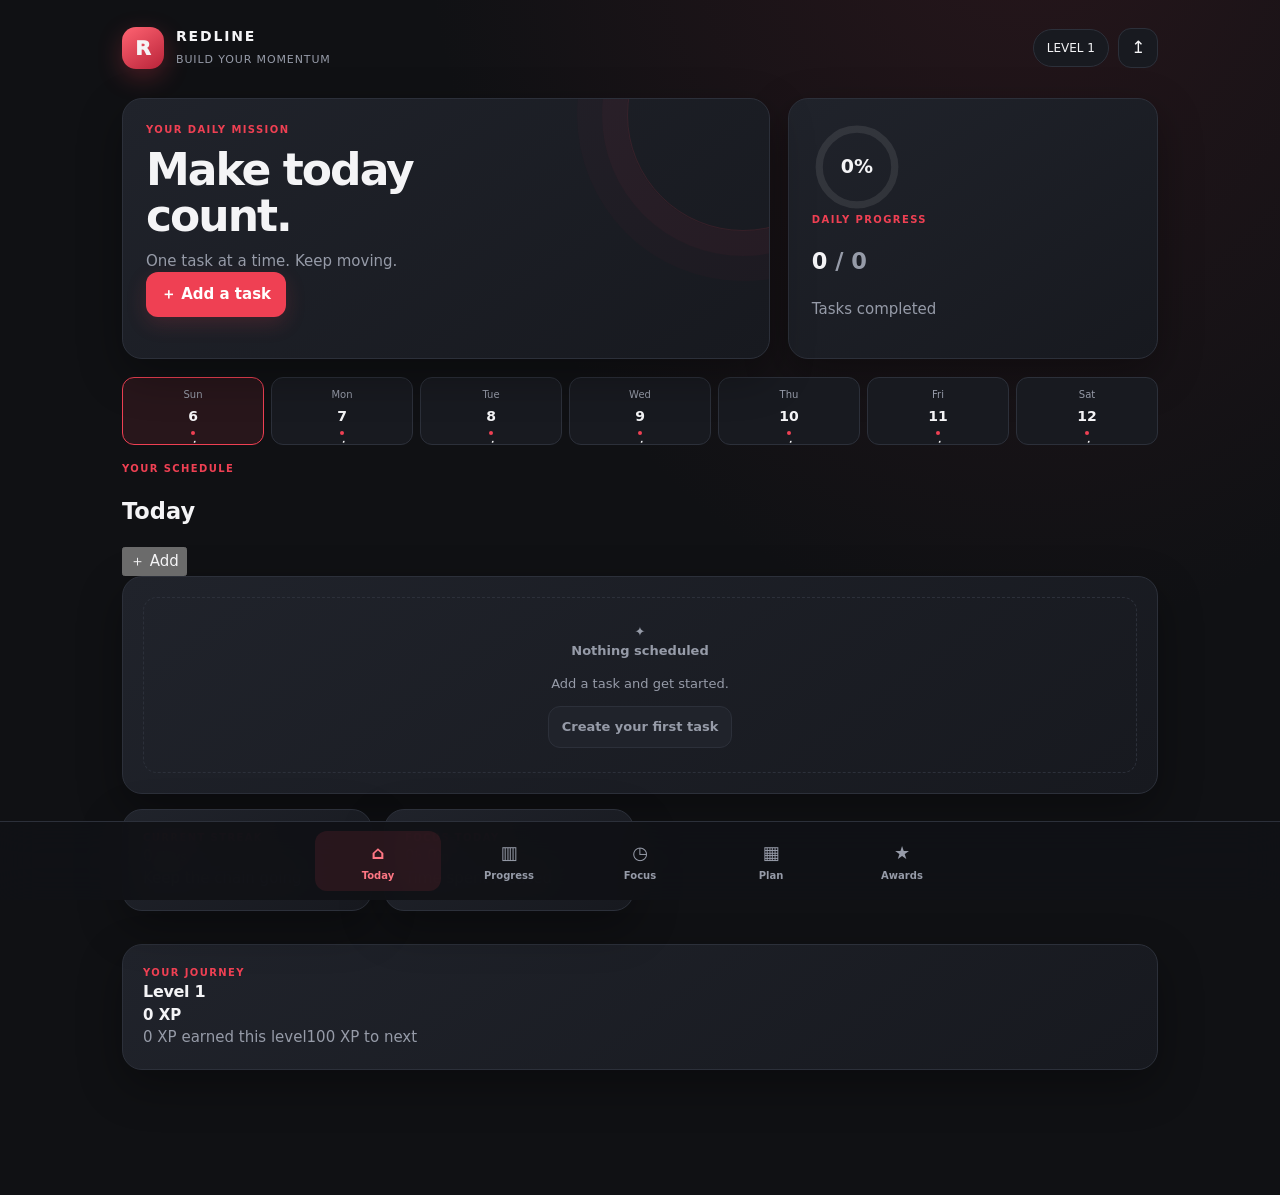
==== index.html @ 861fff95 "Update index.html" ====
<!doctype html>
<html lang="en">
<head>
<meta charset="utf-8">
<meta name="viewport" content="width=device-width,initial-scale=1,viewport-fit=cover">
<meta name="theme-color" content="#101114">
<meta name="description" content="Redline — build consistency, one task at a time.">
<link rel="manifest" href="manifest.webmanifest">
<link rel="icon" href="icon-192.png">
<link rel="apple-touch-icon" href="icon-180.png">
<title>Redline — Build your momentum</title>
<style>
:root{color-scheme:dark;--bg:#101114;--panel:#181a20;--panel2:#20232b;--line:#2c303a;--ink:#f4f4f6;--muted:#969ba8;--red:#ef4053;--red2:#b92339;--green:#54d6a0;--amber:#f2bd62;--blue:#83aaff;--radius:20px;--shadow:0 16px 45px #0005}
*{box-sizing:border-box}html{scroll-behavior:smooth}body{margin:0;background:radial-gradient(ellipse at 80% -15%,#57202a55,transparent 42%),var(--bg);color:var(--ink);font:15px/1.5 Inter,ui-sans-serif,system-ui,-apple-system,"Segoe UI",sans-serif;min-height:100vh}button,input,select{font:inherit}button{cursor:pointer;color:inherit}button:focus-visible,input:focus-visible,select:focus-visible{outline:2px solid var(--red);outline-offset:3px}.app{max-width:1080px;margin:auto;padding:26px 22px 110px}.top{display:flex;align-items:center;justify-content:space-between;gap:16px;margin-bottom:28px}.brand{display:flex;align-items:center;gap:12px}.mark{width:42px;height:42px;border-radius:14px;background:linear-gradient(145deg,#ff6472,var(--red2));display:grid;place-items:center;font-weight:950;font-size:20px;box-shadow:0 8px 25px #ef405344}.brand strong{display:block;letter-spacing:.13em;font-size:14px}.brand small{color:var(--muted);font-size:11px;letter-spacing:.08em;text-transform:uppercase}.topright{display:flex;align-items:center;gap:9px}.level-pill,.icon-btn{border:1px solid var(--line);background:var(--panel);border-radius:999px;padding:9px 13px;font-size:12px}.icon-btn{width:40px;height:40px;padding:0;border-radius:13px;font-size:17px}.screen{animation:appear .24s ease}@keyframes appear{from{opacity:0;transform:translateY(7px)}to{opacity:1;transform:none}}.eyebrow{color:var(--red);font-weight:800;letter-spacing:.14em;text-transform:uppercase;font-size:10px}.hero{display:grid;grid-template-columns:1.4fr .8fr;gap:18px;margin-bottom:18px}.hero-main,.hero-xp,.card{background:linear-gradient(145deg,#20232b,#17191f);border:1px solid var(--line);border-radius:var(--radius);padding:23px;box-shadow:var(--shadow)}.hero-main{position:relative;overflow:hidden;min-height:210px}.hero-main:after{content:"";position:absolute;width:230px;height:230px;border:1px solid #ef405322;border-radius:50%;right:-90px;top:-100px;box-shadow:0 0 0 25px #ef405309,0 0 0 50px #ef405306}.hero-main h1{font-size:clamp(28px,5vw,44px);line-height:1.06;letter-spacing:-.045em;margin:10px 0}.hero-main p{color:var(--muted);margin:0}.hero-bottom{display:flex;gap:9px;flex-wrap:wrap;margin-top:22px}.chip{border:1px solid var(--line);background:#ffffff08;padding:7px 11px;border-radius:99px;font-size:12px;color:#d9dbe1}.hero-xp{display:flex;flex-direction:column;justify-content:space-between}.xp-head{display:flex;justify-content:space-between;align-items:center}.level-number{font-size:37px;font-weight:900;letter-spacing:-.06em}.xpbar,.bar{height:9px;border-radius:20px;background:#ffffff12;overflow:hidden}.xpbar i,.bar i{display:block;height:100%;background:linear-gradient(90deg,var(--red2),#ff6573);border-radius:20px;transition:width .35s}.muted{color:var(--muted)}.small{font-size:12px}.grid{display:grid;grid-template-columns:repeat(4,1fr);gap:12px;margin:14px 0 18px}.stat{background:var(--panel);border:1px solid var(--line);border-radius:16px;padding:16px}.stat b{display:block;font-size:25px;letter-spacing:-.04em}.stat span{color:var(--muted);font-size:11px}.layout{display:grid;grid-template-columns:1.35fr .85fr;gap:16px}.card{padding:20px;margin-bottom:15px}.card-head{display:flex;align-items:center;justify-content:space-between;gap:10px;margin-bottom:14px}.card h2,.card h3{margin:0;font-size:16px;letter-spacing:-.02em}.link-btn{border:0;background:none;color:var(--red);font-weight:750;font-size:12px;padding:5px}.task-list{display:grid;gap:8px}.task{display:flex;align-items:center;gap:11px;padding:12px;border:1px solid var(--line);border-radius:14px;background:#ffffff04;transition:background .2s,border .2s}.task:hover{background:#ffffff08;border-color:#454a57}.check{flex:0 0 23px;width:23px;height:23px;border:1.5px solid #626875;border-radius:8px;background:transparent;display:grid;place-items:center;color:white;font-weight:900}.task.done .check{background:var(--green);border-color:var(--green);color:#0e1915}.task-copy{min-width:0;flex:1}.task-name{display:block;font-weight:700;overflow-wrap:anywhere}.task.done .task-name{text-decoration:line-through;color:var(--muted)}.task-meta{display:flex;gap:7px;flex-wrap:wrap;margin-top:3px}.tag{font-size:10px;color:var(--muted);background:#ffffff0a;padding:3px 7px;border-radius:99px}.tag.high{color:#ff929c;background:#ef40531b}.tag.medium{color:var(--amber)}.delete{border:0;background:transparent;color:#777e8c;font-size:20px;padding:2px 5px}.delete:hover{color:var(--red)}.empty{padding:24px;text-align:center;color:var(--muted);border:1px dashed var(--line);border-radius:14px;font-size:13px}.quick-add,.primary{border:0;border-radius:12px;background:var(--red);color:white;padding:11px 15px;font-weight:800;box-shadow:0 7px 20px #ef40532b}.quick-add{width:100%;margin-top:12px}.primary:hover,.quick-add:hover{background:#ff596b}.secondary{border:1px solid var(--line);background:var(--panel2);border-radius:12px;padding:10px 13px;font-weight:700}.row{display:flex;align-items:center;gap:9px;flex-wrap:wrap}.row>*{min-width:0}.day-head{display:flex;justify-content:space-between;align-items:center;margin-bottom:13px}.day-head h2{font-size:16px;margin:0}.date-strip{display:grid;grid-template-columns:repeat(7,1fr);gap:7px;margin-bottom:16px}.date-btn{border:1px solid var(--line);background:var(--panel);border-radius:12px;padding:9px 2px;text-align:center}.date-btn span{display:block;color:var(--muted);font-size:10px}.date-btn b{display:block;font-size:14px;margin:4px 0}.date-btn.active{background:#ef40531b;border-color:var(--red)}.date-btn i{display:block;width:4px;height:4px;border-radius:50%;background:var(--red);margin:auto}.progress-ring{width:90px;height:90px;position:relative;display:grid;place-items:center}.progress-ring svg{position:absolute;inset:0;transform:rotate(-90deg)}.progress-ring circle{fill:none;stroke-width:8}.progress-ring .track{stroke:#ffffff17}.progress-ring .value{stroke:var(--red);stroke-linecap:round;transition:stroke-dashoffset .3s}.progress-ring b{font-size:19px}.nav{position:fixed;z-index:5;bottom:0;left:0;right:0;display:flex;justify-content:center;padding:9px 12px calc(9px + env(safe-area-inset-bottom));background:#111216ef;backdrop-filter:blur(18px);border-top:1px solid var(--line)}.nav-inner{width:min(650px,100%);display:grid;grid-template-columns:repeat(5,1fr);gap:5px}.nav button{border:0;background:none;color:var(--muted);padding:8px 3px;border-radius:12px;font-size:10px;font-weight:700}.nav button span{display:block;font-size:18px;margin-bottom:2px}.nav button.active{background:#ef40531b;color:#ff7784}.modal{position:fixed;inset:0;background:#000a;z-index:10;display:none;align-items:flex-end;justify-content:center;padding:16px}.modal.open{display:flex}.modal-box{width:min(520px,100%);background:#1b1e25;border:1px solid #3b404c;border-radius:23px;padding:22px;box-shadow:var(--shadow);max-height:90vh;overflow:auto}.modal-head{display:flex;justify-content:space-between;align-items:center;margin-bottom:16px}.modal-head h2{margin:0}.field{display:grid;gap:6px;margin:12px 0}.field label{font-size:11px;color:var(--muted);font-weight:750}.field input,.field select,.inline-input{width:100%;border:1px solid var(--line);background:#111319;color:var(--ink);padding:12px;border-radius:11px}.form-grid{display:grid;grid-template-columns:1fr 1fr;gap:10px}.modal-actions{display:flex;gap:9px;margin-top:17px}.modal-actions button{flex:1}.seg{display:flex;gap:5px;padding:4px;background:var(--panel);border:1px solid var(--line);border-radius:13px;width:max-content;max-width:100%;overflow:auto}.seg button{border:0;background:transparent;color:var(--muted);padding:8px 12px;border-radius:9px;font-size:12px}.seg button.active{background:var(--red);color:white}.chart{display:flex;align-items:end;gap:7px;height:160px;padding:15px 2px 0}.bar-col{flex:1;min-width:0;display:flex;flex-direction:column;align-items:center;justify-content:end;height:100%;gap:7px}.bar-col i{display:block;width:min(25px,75%);min-height:2px;border-radius:6px 6px 2px 2px;background:linear-gradient(180deg,#ff7180,var(--red2))}.bar-col span{font-size:9px;color:var(--muted)}.achievement-list{display:grid;grid-template-columns:repeat(2,1fr);gap:9px}.achievement{border:1px solid var(--line);border-radius:13px;padding:12px;background:#ffffff04}.achievement.locked{opacity:.42;filter:grayscale(1)}.achievement b{display:block;font-size:12px}.achievement span{font-size:10px;color:var(--muted)}.achievement i{font-style:normal;font-size:22px;display:block;margin-bottom:5px}.focus-wrap{text-align:center;padding:22px 5px}.timer{font-size:58px;font-weight:850;letter-spacing:-.06em;margin:12px 0}.timer-ring{width:210px;height:210px;margin:12px auto;position:relative;display:grid;place-items:center}.timer-ring svg{position:absolute;inset:0;transform:rotate(-90deg)}.timer-ring circle{fill:none;stroke-width:6}.timer-ring .track{stroke:#ffffff12}.timer-ring .value{stroke:var(--red);stroke-linecap:round}.timer-ring .timer{position:relative}.notice{border:1px solid #ef405344;background:#ef405310;padding:12px;border-radius:12px;color:#ffb1b8;font-size:12px}.exam{display:flex;gap:10px;align-items:center;padding:12px 0;border-bottom:1px solid var(--line)}.exam b{font-size:12px;min-width:65px}.exam span{flex:1;font-size:13px}.hidden{display:none!important}.toast{position:fixed;z-index:30;left:50%;bottom:90px;transform:translateX(-50%);background:#f4f4f6;color:#17191f;border-radius:99px;padding:10px 16px;font-size:12px;font-weight:750;box-shadow:var(--shadow);opacity:0;pointer-events:none;transition:opacity .2s}.toast.show{opacity:1}
@media(max-width:760px){.app{padding:18px 14px 105px}.hero{grid-template-columns:1fr}.hero-main{min-height:180px}.hero-xp{gap:12px}.grid{grid-template-columns:repeat(2,1fr)}.layout{grid-template-columns:1fr}.top{margin-bottom:18px}.level-pill{padding:8px 10px}}
@media(max-width:380px){.form-grid{grid-template-columns:1fr}.date-strip{gap:4px}.date-btn{padding:7px 1px}.hero-main,.hero-xp{padding:18px}}
@media(prefers-reduced-motion:reduce){*,*::before,*::after{scroll-behavior:auto!important;animation-duration:.01ms!important;transition-duration:.01ms!important}}
</style>
</head>
<body>
<div class="app">
<header class="top">
<div class="brand"><div class="mark">R</div><div><strong>REDLINE</strong><small>Build your momentum</small></div></div>
<div class="topright"><div class="level-pill" id="topLevel">LEVEL 1</div><button class="icon-btn" onclick="exportData()" title="Export backup">↥</button></div>
</header>
<main id="screen" class="screen"></main>
</div>
<div class="nav"><div class="nav-inner" id="nav"></div></div>
<div class="toast" id="toast"></div>

<div class="modal" id="taskModal" onclick="if(event.target===this)closeTaskModal()">
<div class="modal-box">
<div class="modal-head"><h2>New task</h2><button class="icon-btn" onclick="closeTaskModal()">×</button></div>
<div class="field"><label for="taskTitle">TASK</label><input id="taskTitle" maxlength="120" placeholder="What needs to get done?"></div>
<div class="form-grid">
<div class="field"><label for="taskDate">DATE</label><input id="taskDate" type="date"></div>
<div class="field"><label for="taskTime">TIME (OPTIONAL)</label><input id="taskTime" type="time"></div>
</div>
<div class="form-grid">
<div class="field"><label for="taskCat">SUBJECT</label><select id="taskCat"></select></div>
<div class="field"><label for="taskPriority">PRIORITY</label><select id="taskPriority"><option value="0">Low</option><option value="1" selected>Medium</option><option value="2">High</option></select></div>
</div>
<div class="field"><label for="taskRepeat">REPEAT</label><select id="taskRepeat"><option value="none">No repeat</option><option value="daily">Daily</option><option value="weekly">Weekly</option></select></div>
<div class="modal-actions"><button class="secondary" onclick="closeTaskModal()">Cancel</button><button class="primary" onclick="addTask()">Add task</button></div>
</div>
</div>

<script>
const $=id=>document.getElementById(id);
const pad=n=>String(n).padStart(2,'0');
const dateKey=d=>`${d.getFullYear()}-${pad(d.getMonth()+1)}-${pad(d.getDate())}`;
const fromKey=k=>new Date(k+'T12:00:00');
const todayKey=()=>dateKey(new Date());
const escapeHTML=s=>String(s??'').replace(/[&<>"']/g,c=>({'&':'&amp;','<':'&lt;','>':'&gt;','"':'&quot;',"'":'&#39;'}[c]));
const read=(k,fallback)=>{try{const x=localStorage.getItem('rl-'+k);return x===null?fallback:JSON.parse(x)}catch{return fallback}};
const write=(k,v)=>{try{localStorage.setItem('rl-'+k,JSON.stringify(v));return true}catch{return false}};
let tasks=read('tasks',[]),cats=read('cats',['Math','English','Science','Personal']),focus=read('focus',{}),exams=read('exams',[]),weeklyGoal=read('goal',20),xp=read('xp',0),xpAwards=read('xpAwards',{});
let tab='today',selectedDate=todayKey(),statsRange='Week',timerLength=25*60,timerLeft=25*60,timerId=null;
const NAV=[['today','⌂','Today'],['stats','▥','Progress'],['focus','◷','Focus'],['plan','▦','Plan'],['awards','★','Awards']];
const save=()=>{write('tasks',tasks);write('cats',cats);write('focus',focus);write('exams',exams);write('goal',weeklyGoal);write('xp',xp);write('xpAwards',xpAwards)};
function toast(message){const e=$('toast');e.textContent=message;e.classList.add('show');setTimeout(()=>e.classList.remove('show'),2100)}
function level(){return Math.floor(Math.sqrt(Math.max(0,xp)/100))+1}
function levelStart(){return (level()-1)**2*100}
function levelEnd(){return level()**2*100}
function xpPercent(){return Math.min(100,(xp-levelStart())/(levelEnd()-levelStart())*100)}
function awardXP(id,amount){if(xpAwards[id])return;xpAwards[id]=amount;xp+=amount;save();toast('+'+amount+' XP earned')}
function completedCount(){return tasks.filter(t=>t.done).length}
function streak(){let count=0,d=fromKey(todayKey());for(let i=0;i<365;i++){const k=dateKey(d),day=tasks.filter(t=>t.date===k);if(day.length&&day.every(t=>t.done)){count++;d.setDate(d.getDate()-1)}else if(i===0){d.setDate(d.getDate()-1);const prev=tasks.filter(t=>t.date===dateKey(d));if(prev.length&&prev.every(t=>t.done)){count++;d.setDate(d.getDate()-1);continue}break}else break}return count}
function openTaskModal(){ $('taskDate').value=selectedDate;$('taskTitle').value='';$('taskTime').value='';$('taskCat').innerHTML=cats.map((c,i)=>`<option value="${i}">${escapeHTML(c)}</option>`).join('');$('taskModal').classList.add('open');$('taskTitle').focus()}
function closeTaskModal(){$('taskModal').classList.remove('open')}
function addTask(){const title=$('taskTitle').value.trim();if(!title){toast('Enter a task name');return}tasks.push({id:Date.now(),text:title,date:$('taskDate').value||todayKey(),cat:+$('taskCat').value,time:$('taskTime').value,pri:+$('taskPriority').value,rep:$('taskRepeat').value,done:false});save();closeTaskModal();render();toast('Task added')}
function toggleTask(id){const t=tasks.find(x=>x.id===id);if(!t)return;t.done=!t.done;if(t.done){awardXP('task-'+t.id,t.pri===2?30:t.pri===1?20:10);if(t.rep&&t.rep!=='none'&&!t.next){const d=fromKey(t.date);d.setDate(d.getDate()+(t.rep==='weekly'?7:1));tasks.push({...t,id:Date.now()+Math.random(),date:dateKey(d),done:false,next:1})}}save();render()}
function deleteTask(id){tasks=tasks.filter(t=>t.id!==id);save();render();toast('Task deleted')}
function go(name){tab=name;render()}
function chooseDate(k){selectedDate=k;render()}
function dayTasks(k){return tasks.filter(t=>t.date===k).sort((a,b)=>Number(a.done)-Number(b.done)||(a.time||'99:99').localeCompare(b.time||'99:99')||b.pri-a.pri)}
function taskHTML(t){return `<div class="task ${t.done?'done':''}"><button class="check" onclick="toggleTask(${JSON.stringify(t.id)})">${t.done?'✓':''}</button><div class="task-copy"><span class="task-name">${escapeHTML(t.text)}</span><div class="task-meta">${t.time?`<span class="tag">${t.time}</span>`:''}<span class="tag">${escapeHTML(cats[t.cat]||'Other')}</span><span class="tag ${t.pri===2?'high':t.pri===1?'medium':''}">${['Low','Medium','High'][t.pri]||'Medium'}</span></div></div><button class="delete" onclick="deleteTask(${JSON.stringify(t.id)})" aria-label="Delete task">×</button></div>`}
function ring(percent,label){const c=2*Math.PI*42;return `<div class="progress-ring"><svg viewBox="0 0 100 100"><circle class="track" cx="50" cy="50" r="42"/><circle class="value" cx="50" cy="50" r="42" stroke-dasharray="${c}" stroke-dashoffset="${c*(1-percent/100)}"/></svg><b>${label}</b></div>`}
function renderNav(){$('nav').innerHTML=NAV.map(([id,icon,label])=>`<button class="${tab===id?'active':''}" onclick="go('${id}')"><span>${icon}</span>${label}</button>`).join('');$('topLevel').textContent='LEVEL '+level()}
function render(){renderNav();({today:renderToday,stats:renderStats,focus:renderFocus,plan:renderPlan,awards:renderAwards})[tab]();$('screen').classList.remove('screen');void $('screen').offsetWidth;$('screen').classList.add('screen')}
</script><script>
function renderToday(){
  const today=todayKey();
  const list=dayTasks(selectedDate);
  const done=list.filter(t=>t.done).length;
  const total=list.length;
  const percent=total?Math.round(done/total*100):0;
  const d=fromKey(selectedDate);
  const isToday=selectedDate===today;
  const dateLabel=isToday?'Today':d.toLocaleDateString('en-IN',{weekday:'long',day:'numeric',month:'long'});
  const week=[];
  const start=new Date();start.setDate(start.getDate()-start.getDay());
  for(let i=0;i<7;i++){const x=new Date(start);x.setDate(start.getDate()+i);week.push(x)}
  const todayFocus=focus[today]||0;
  const focusHours=Math.floor(todayFocus/60);
  const focusMins=todayFocus%60;

  $('screen').innerHTML=`
  <section class="hero">
    <div class="hero-main">
      <div class="eyebrow">YOUR DAILY MISSION</div>
      <h1>Make today<br><span>count.</span></h1>
      <p>${isToday?'One task at a time. Keep moving.':'Your schedule for '+escapeHTML(dateLabel)+'.'}</p>
      <button class="primary" onclick="openTaskModal()">＋ Add a task</button>
    </div>
    <div class="hero-xp">
      ${ring(percent,percent+'%')}
      <div><div class="eyebrow">DAILY PROGRESS</div><h2>${done}<span style="color:var(--muted)"> / ${total}</span></h2><p class="muted">Tasks completed</p></div>
    </div>
  </section>

  <div class="date-strip">
    ${week.map(x=>{const k=dateKey(x),n=tasks.filter(t=>t.date===k&&t.done).length;return `<button class="date-btn ${k===selectedDate?'active':''}" onclick="chooseDate('${k}')"><span>${x.toLocaleDateString('en-IN',{weekday:'short'})}</span><b>${x.getDate()}</b><i>${n?'✓':'·'}</i></button>`}).join('')}
  </div>

  <div class="section-head"><div><div class="eyebrow">YOUR SCHEDULE</div><h2>${escapeHTML(dateLabel)}</h2></div><button class="text-btn" onclick="openTaskModal()">＋ Add</button></div>

  <div class="card task-card">
    ${total?list.map(taskHTML).join(''):`<div class="empty"><div class="empty-icon">✦</div><b>Nothing scheduled</b><p>Add a task and get started.</p><button class="secondary" onclick="openTaskModal()">Create your first task</button></div>`}
  </div>

  <div class="grid">
    <div class="card stat-card"><div class="eyebrow">CURRENT STREAK</div><div class="stat-number">${streak()} <small>days</small></div><div class="muted">Keep the chain going</div></div>
    <div class="card stat-card"><div class="eyebrow">FOCUS TODAY</div><div class="stat-number">${focusHours}<small>h</small> ${focusMins}<small>m</small></div><div class="muted">Time spent focused</div></div>
  </div>

  <div class="card level-card">
    <div class="level-row"><div><div class="eyebrow">YOUR JOURNEY</div><h3>Level ${level()}</h3></div><b>${xp} XP</b></div>
    <div class="xp-track"><i style="width:${xpPercent()}%"></i></div>
    <div class="level-row muted"><span>${xp-levelStart()} XP earned this level</span><span>${levelEnd()-xp} XP to next</span></div>
  </div>`;
}

function renderStats(){
  const now=new Date();
  let days=7;
  if(statsRange==='Month')days=30;
  if(statsRange==='All')days=Math.max(7,Math.min(90,Math.ceil((now-fromKey(tasks.reduce((a,t)=>t.date<a?t.date:a,todayKey())))/86400000)+1));
  const data=[];
  for(let i=days-1;i>=0;i--){
    const d=new Date();d.setDate(d.getDate()-i);
    const k=dateKey(d),items=tasks.filter(t=>t.date===k);
    data.push({key:k,label:days<=7?d.toLocaleDateString('en-IN',{weekday:'short'}):d.getDate()+'',done:items.filter(t=>t.done).length,total:items.length});
  }
  const totalDone=tasks.filter(t=>t.done).length;
  const totalTasks=tasks.length;
  const rate=totalTasks?Math.round(totalDone/totalTasks*100):0;
  const focusMinutes=Object.values(focus).reduce((a,b)=>a+(Number(b)||0),0);
  const max=Math.max(1,...data.map(x=>x.total));
  const categoryData=cats.map((c,i)=>({name:c,count:tasks.filter(t=>t.cat===i&&t.done).length})).filter(x=>x.count).sort((a,b)=>b.count-a.count);

  $('screen').innerHTML=`
  <div class="page-heading"><div class="eyebrow">THE BIG PICTURE</div><h1>Your progress.</h1><p>Small wins add up. Here's the evidence.</p></div>
  <div class="grid">
    <div class="card stat-card"><div class="eyebrow">TASKS COMPLETED</div><div class="stat-number">${totalDone}</div><div class="muted">All time</div></div>
    <div class="card stat-card"><div class="eyebrow">COMPLETION RATE</div><div class="stat-number">${rate}<small>%</small></div><div class="muted">${totalDone} of ${totalTasks} tasks</div></div>
    <div class="card stat-card"><div class="eyebrow">FOCUS TIME</div><div class="stat-number">${Math.floor(focusMinutes/60)}<small>h</small> ${focusMinutes%60}<small>m</small></div><div class="muted">Recorded sessions</div></div>
    <div class="card stat-card"><div class="eyebrow">BEST STREAK</div><div class="stat-number">${streak()}<small> days</small></div><div class="muted">Current streak</div></div>
  </div>
  <div class="card">
    <div class="section-head"><div><div class="eyebrow">ACTIVITY</div><h2>Task history</h2></div></div>
    <div class="seg">
      ${['Week','Month','All'].map(r=>`<button class="${statsRange===r?'active':''}" onclick="statsRange='${r}';render()">${r}</button>`).join('')}
    </div>
    <div class="chart">
      ${data.map(x=>`<div class="bar-col" title="${x.key}: ${x.done}/${x.total} completed"><i style="height:${Math.max(2,x.done/max*100)}%"></i><span>${x.label}</span></div>`).join('')}
    </div>
    <p class="muted" style="font-size:11px;margin-top:12px">Bars show completed tasks per day. Empty days have no activity.</p>
  </div>
  <div class="card">
    <div class="eyebrow">SUBJECT BREAKDOWN</div><h2>Where your effort goes</h2>
    ${categoryData.length?categoryData.map(x=>`<div class="breakdown-row"><span>${escapeHTML(x.name)}</span><div class="mini-track"><i style="width:${x.count/Math.max(1,totalDone)*100}%"></i></div><b>${x.count}</b></div>`).join(''):'<p class="muted">Complete tasks to see your breakdown.</p>'}
  </div>
  <div class="card">
    <div class="eyebrow">TOTAL EXPERIENCE</div><div class="stat-number">${xp} <small>XP</small></div><p class="muted">You're currently Level ${level()}.</p>
    <div class="xp-track"><i style="width:${xpPercent()}%"></i></div>
  </div>`;
}
</script><script>
function renderFocus(){
  const minutes=Math.floor(timerLeft/60),seconds=timerLeft%60;
  const progress=1-timerLeft/timerLength;
  const circumference=2*Math.PI*48;
  const totalMinutes=Object.values(focus).reduce((a,b)=>a+(Number(b)||0),0);
  $('screen').innerHTML=`
  <div class="page-heading"><div class="eyebrow">DEEP WORK MODE</div><h1>Lock in.</h1><p>One session. One goal. No distractions.</p></div>
  <div class="card focus-wrap">
    <div class="eyebrow">FOCUS SESSION</div>
    <div class="timer-ring">
      <svg viewBox="0 0 110 110"><circle class="track" cx="55" cy="55" r="48"/><circle class="value" cx="55" cy="55" r="48" stroke-dasharray="${circumference}" stroke-dashoffset="${circumference*progress}"/></svg>
      <div class="timer">${pad(minutes)}:${pad(seconds)}</div>
    </div>
    <div class="seg" style="margin:15px auto">
      ${[15,25,45,60].map(m=>`<button class="${timerLength===m*60?'active':''}" onclick="setTimer(${m})">${m} min</button>`).join('')}
    </div>
    <div class="modal-actions" style="max-width:320px;margin:18px auto">
      <button class="secondary" onclick="resetTimer()">Reset</button>
      <button class="primary" id="timerButton" onclick="toggleTimer()">${timerId?'Pause':'Start focus'}</button>
    </div>
    <p class="muted" style="font-size:11px">XP is earned when a full session is completed.</p>
  </div>
  <div class="grid">
    <div class="card stat-card"><div class="eyebrow">TOTAL FOCUS</div><div class="stat-number">${Math.floor(totalMinutes/60)}<small>h</small> ${totalMinutes%60}<small>m</small></div></div>
    <div class="card stat-card"><div class="eyebrow">TODAY</div><div class="stat-number">${focus[todayKey()]||0}<small> min</small></div></div>
  </div>
  <div class="notice">Keep Redline open while your timer runs. Leaving the page or closing the browser may interrupt the session.</div>`;
}
function setTimer(m){if(timerId){toast('Pause the timer first');return}timerLength=m*60;timerLeft=timerLength;render()}
function resetTimer(){if(timerId){clearInterval(timerId);timerId=null}timerLeft=timerLength;render()}
function toggleTimer(){
  if(timerId){clearInterval(timerId);timerId=null;render();return}
  if(timerLeft<=0)timerLeft=timerLength;
  timerId=setInterval(()=>{
    timerLeft--;
    if(timerLeft<=0){
      clearInterval(timerId);timerId=null;
      const mins=Math.round(timerLength/60);
      focus[todayKey()]=(focus[todayKey()]||0)+mins;
      awardXP('focus-'+Date.now(),mins>=45?30:mins>=25?20:10);
      save();timerLeft=timerLength;render();toast('Focus session complete!');
    }else{
      const el=$('screen').querySelector('.timer');
      if(el)el.textContent=pad(Math.floor(timerLeft/60))+':'+pad(timerLeft%60);
      const circle=$('screen').querySelector('.timer-ring .value');
      if(circle)circle.style.strokeDashoffset=2*Math.PI*48*timerLeft/timerLength;
      const button=$('timerButton');if(button)button.textContent='Pause';
    }
  },1000);
  render();
}
function renderPlan(){
  const upcoming=exams.slice().sort((a,b)=>a.date.localeCompare(b.date));
  const next=upcoming.filter(e=>e.date>=todayKey());
  const weekStart=new Date();weekStart.setDate(weekStart.getDate()-weekStart.getDay());
  const weekEnd=new Date(weekStart);weekEnd.setDate(weekEnd.getDate()+6);
  const weekTasks=tasks.filter(t=>{const d=fromKey(t.date);return d>=weekStart&&d<=weekEnd});
  const weekDone=weekTasks.filter(t=>t.done).length;
  $('screen').innerHTML=`
  <div class="page-heading"><div class="eyebrow">PLAN WITH PURPOSE</div><h1>Stay ahead.</h1><p>Organise your week and keep important dates visible.</p></div>
  <div class="card">
    <div class="section-head"><div><div class="eyebrow">WEEKLY TARGET</div><h2>${weekDone} / ${weeklyGoal} tasks</h2></div></div>
    <div class="xp-track"><i style="width:${Math.min(100,weekDone/Math.max(1,weeklyGoal)*100)}%"></i></div>
    <div class="field"><label>SET YOUR WEEKLY TASK GOAL</label><div style="display:flex;gap:8px"><input class="inline-input" id="goalInput" type="number" min="1" max="500" value="${weeklyGoal}"><button class="primary" onclick="setGoal()">Save</button></div></div>
  </div>
  <div class="card">
    <div class="section-head"><div><div class="eyebrow">UPCOMING EXAMS</div><h2>Exam countdown</h2></div></div>
    <div class="field"><label>EXAM / SUBJECT</label><input id="examName" maxlength="70" placeholder="e.g. Mathematics"></div>
    <div class="field"><label>EXAM DATE</label><input id="examDate" type="date" min="${todayKey()}"></div>
    <button class="primary" onclick="addExam()">＋ Add exam</button>
    <div style="margin-top:14px">
      ${next.length?next.map(e=>{const days=Math.ceil((fromKey(e.date)-fromKey(todayKey()))/86400000);return `<div class="exam"><b>${days===0?'TODAY':days+' days'}</b><span><strong>${escapeHTML(e.name)}</strong><br><small class="muted">${e.date}</small></span><button class="delete" onclick="deleteExam(${e.id})">×</button></div>`}).join(''):'<p class="muted">No upcoming exams added.</p>'}
    </div>
  </div>
  <div class="card">
    <div class="eyebrow">QUICK PLANNING</div><h2>Make a move.</h2>
    <button class="secondary block" onclick="selectedDate=todayKey();go('today');openTaskModal()">＋ Plan today's tasks</button>
    <button class="secondary block" style="margin-top:9px" onclick="go('stats')">View your progress →</button>
  </div>`;
}
function setGoal(){const n=Number($('goalInput').value);if(!Number.isInteger(n)||n<1||n>500){toast('Choose a goal from 1 to 500');return}weeklyGoal=n;save();render();toast('Weekly goal updated')}
function addExam(){const name=$('examName').value.trim(),date=$('examDate').value;if(!name||!date){toast('Enter an exam name and date');return}exams.push({id:Date.now(),name,date});save();render();toast('Exam added')}
function deleteExam(id){exams=exams.filter(e=>e.id!==id);save();render();toast('Exam removed')}
function renderAwards(){
  const completed=completedCount();
  const totalFocus=Object.values(focus).reduce((a,b)=>a+(Number(b)||0),0);
  const achievements=[
    ['🌱','First step','Complete your first task',completed>=1],
    ['⚡','Getting started','Complete 10 tasks',completed>=10],
    ['🔥','Consistent','Complete 25 tasks',completed>=25],
    ['🏆','Task master','Complete 100 tasks',completed>=100],
    ['⏱️','Deep focus','Finish a 25-minute focus session',totalFocus>=25],
    ['🧠','Study mode','Record 5 hours of focus',totalFocus>=300],
    ['📚','Level up','Reach Level 5',level()>=5],
    ['💎','High achiever','Earn 1,000 XP',xp>=1000],
    ['📅','Planner','Add your first exam',exams.length>=1],
    ['🎯','Goal setter','Set a weekly goal of 20 or more',weeklyGoal>=20]
  ];
  const unlocked=achievements.filter(a=>a[3]).length;
  $('screen').innerHTML=`
  <div class="page-heading"><div class="eyebrow">RECOGNISE YOUR WINS</div><h1>Earn your badges.</h1><p>Every achievement starts with action.</p></div>
  <div class="card">
    <div class="level-row"><div><div class="eyebrow">ACHIEVEMENTS</div><h2>${unlocked} / ${achievements.length} unlocked</h2></div>${ring(unlocked/achievements.length*100,Math.round(unlocked/achievements.length*100)+'%')}</div>
    <div class="xp-track"><i style="width:${unlocked/achievements.length*100}%"></i></div>
  </div>
  <div class="achievement-list">
    ${achievements.map(a=>`<div class="achievement ${a[3]?'':'locked'}"><i>${a[0]}</i><b>${a[1]}</b><span>${a[2]}</span><span style="display:block;margin-top:7px">${a[3]?'✓ Unlocked':'Locked'}</span></div>`).join('')}
  </div>
  <div class="card level-card"><div class="eyebrow">YOUR EXPERIENCE</div><div class="stat-number">${xp} <small>XP</small></div><h3>Level ${level()}</h3><div class="xp-track"><i style="width:${xpPercent()}%"></i></div><p class="muted">${levelEnd()-xp} XP until your next level.</p></div>`;
}
</script><script>
function exportData(){
  const backup={
    version:2,
    exported:new Date().toISOString(),
    tasks,cats,focus,exams,weeklyGoal,xp,xpAwards
  };
  const blob=new Blob([JSON.stringify(backup,null,2)],{type:'application/json'});
  const url=URL.createObjectURL(blob);
  const a=document.createElement('a');
  a.href=url;
  a.download='redline-backup.json';
  a.click();
  setTimeout(()=>URL.revokeObjectURL(url),1000);
  toast('Backup exported');
}

function importData(file){
  if(!file)return;
  const reader=new FileReader();
  reader.onload=()=>{
    try{
      const data=JSON.parse(reader.result);
      if(!Array.isArray(data.tasks)||!Array.isArray(data.cats))throw Error();
      tasks=data.tasks;
      cats=data.cats;
      focus=data.focus||{};
      exams=data.exams||[];
      weeklyGoal=data.weeklyGoal||20;
      xp=data.xp||0;
      xpAwards=data.xpAwards||{};
      save();render();toast('Backup restored');
    }catch{toast('Invalid backup file')}
  };
  reader.readAsText(file);
}

function render(){
  renderNav();
  const screens={
    today:renderToday,
    stats:renderStats,
    focus:renderFocus,
    plan:renderPlan,
    awards:renderAwards
  };
  (screens[tab]||renderToday)();
  $('screen').classList.remove('screen');
  void $('screen').offsetWidth;
  $('screen').classList.add('screen');
}

function initialise(){
  tasks=Array.isArray(tasks)?tasks:[];
  cats=Array.isArray(cats)&&cats.length?cats:['Math','English','Science','Personal'];
  focus=focus&&typeof focus==='object'?focus:{};
  exams=Array.isArray(exams)?exams:[];
  xp=Number(xp)||0;
  weeklyGoal=Number(weeklyGoal)||20;
  xpAwards=xpAwards&&typeof xpAwards==='object'?xpAwards:{};

  tasks=tasks.map((t,i)=>({
    ...t,
    id:t.id??Date.now()+i,
    text:String(t.text??t.title??'Untitled task'),
    date:t.date||todayKey(),
    cat:Number(t.cat)||0,
    pri:Number(t.pri)||0,
    done:Boolean(t.done)
  }));

  save();
  render();
}

initialise();
</script>
</body>
</html>
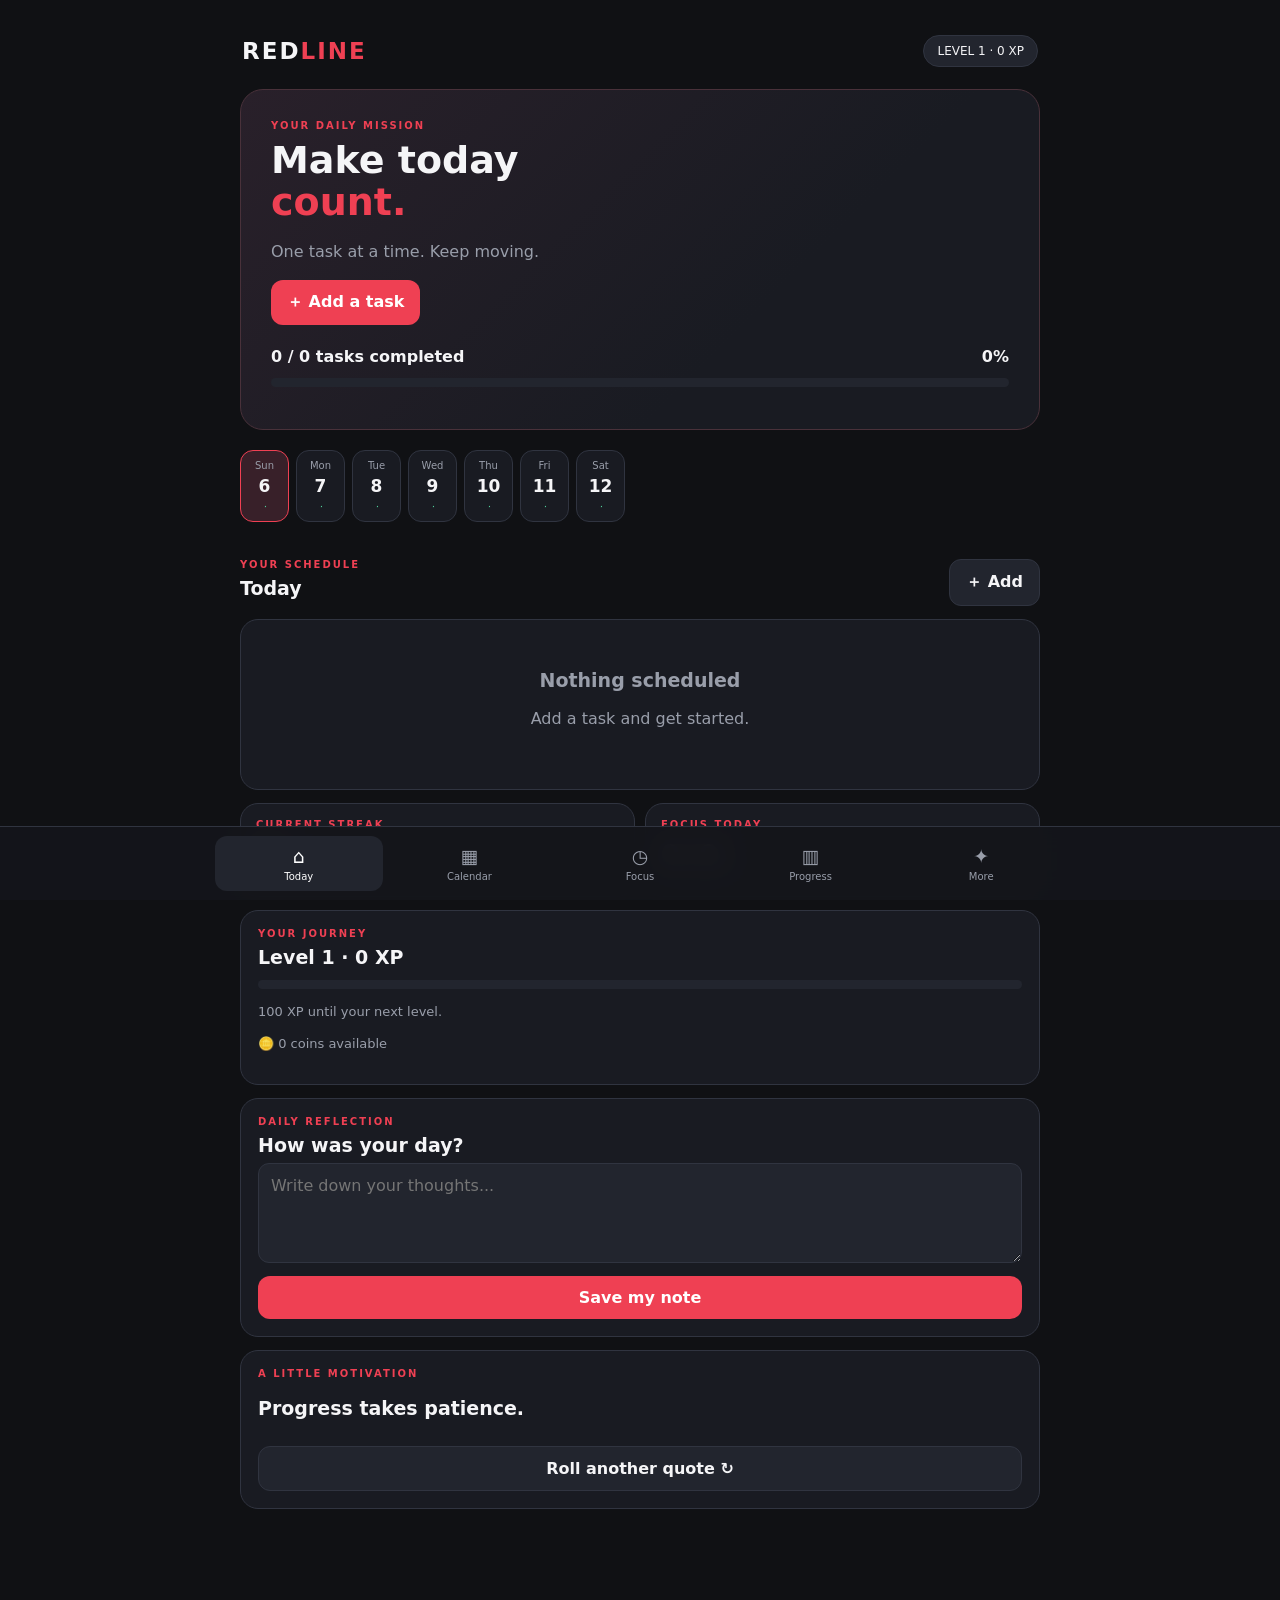
==== commit 1a34e771: "Update index.html" ====
--- a/index.html
+++ b/index.html
@@ -1,368 +1,1503 @@
-<!doctype html>
+<!DOCTYPE html>
 <html lang="en">
 <head>
-<meta charset="utf-8">
-<meta name="viewport" content="width=device-width,initial-scale=1,viewport-fit=cover">
+<meta charset="UTF-8">
+<meta name="viewport" content="width=device-width, initial-scale=1, viewport-fit=cover">
 <meta name="theme-color" content="#101114">
-<meta name="description" content="Redline — build consistency, one task at a time.">
+<meta name="description" content="Redline — build your momentum.">
 <link rel="manifest" href="manifest.webmanifest">
 <link rel="icon" href="icon-192.png">
 <link rel="apple-touch-icon" href="icon-180.png">
-<title>Redline — Build your momentum</title>
+<title>Redline 2.0</title>
+
 <style>
-:root{color-scheme:dark;--bg:#101114;--panel:#181a20;--panel2:#20232b;--line:#2c303a;--ink:#f4f4f6;--muted:#969ba8;--red:#ef4053;--red2:#b92339;--green:#54d6a0;--amber:#f2bd62;--blue:#83aaff;--radius:20px;--shadow:0 16px 45px #0005}
-*{box-sizing:border-box}html{scroll-behavior:smooth}body{margin:0;background:radial-gradient(ellipse at 80% -15%,#57202a55,transparent 42%),var(--bg);color:var(--ink);font:15px/1.5 Inter,ui-sans-serif,system-ui,-apple-system,"Segoe UI",sans-serif;min-height:100vh}button,input,select{font:inherit}button{cursor:pointer;color:inherit}button:focus-visible,input:focus-visible,select:focus-visible{outline:2px solid var(--red);outline-offset:3px}.app{max-width:1080px;margin:auto;padding:26px 22px 110px}.top{display:flex;align-items:center;justify-content:space-between;gap:16px;margin-bottom:28px}.brand{display:flex;align-items:center;gap:12px}.mark{width:42px;height:42px;border-radius:14px;background:linear-gradient(145deg,#ff6472,var(--red2));display:grid;place-items:center;font-weight:950;font-size:20px;box-shadow:0 8px 25px #ef405344}.brand strong{display:block;letter-spacing:.13em;font-size:14px}.brand small{color:var(--muted);font-size:11px;letter-spacing:.08em;text-transform:uppercase}.topright{display:flex;align-items:center;gap:9px}.level-pill,.icon-btn{border:1px solid var(--line);background:var(--panel);border-radius:999px;padding:9px 13px;font-size:12px}.icon-btn{width:40px;height:40px;padding:0;border-radius:13px;font-size:17px}.screen{animation:appear .24s ease}@keyframes appear{from{opacity:0;transform:translateY(7px)}to{opacity:1;transform:none}}.eyebrow{color:var(--red);font-weight:800;letter-spacing:.14em;text-transform:uppercase;font-size:10px}.hero{display:grid;grid-template-columns:1.4fr .8fr;gap:18px;margin-bottom:18px}.hero-main,.hero-xp,.card{background:linear-gradient(145deg,#20232b,#17191f);border:1px solid var(--line);border-radius:var(--radius);padding:23px;box-shadow:var(--shadow)}.hero-main{position:relative;overflow:hidden;min-height:210px}.hero-main:after{content:"";position:absolute;width:230px;height:230px;border:1px solid #ef405322;border-radius:50%;right:-90px;top:-100px;box-shadow:0 0 0 25px #ef405309,0 0 0 50px #ef405306}.hero-main h1{font-size:clamp(28px,5vw,44px);line-height:1.06;letter-spacing:-.045em;margin:10px 0}.hero-main p{color:var(--muted);margin:0}.hero-bottom{display:flex;gap:9px;flex-wrap:wrap;margin-top:22px}.chip{border:1px solid var(--line);background:#ffffff08;padding:7px 11px;border-radius:99px;font-size:12px;color:#d9dbe1}.hero-xp{display:flex;flex-direction:column;justify-content:space-between}.xp-head{display:flex;justify-content:space-between;align-items:center}.level-number{font-size:37px;font-weight:900;letter-spacing:-.06em}.xpbar,.bar{height:9px;border-radius:20px;background:#ffffff12;overflow:hidden}.xpbar i,.bar i{display:block;height:100%;background:linear-gradient(90deg,var(--red2),#ff6573);border-radius:20px;transition:width .35s}.muted{color:var(--muted)}.small{font-size:12px}.grid{display:grid;grid-template-columns:repeat(4,1fr);gap:12px;margin:14px 0 18px}.stat{background:var(--panel);border:1px solid var(--line);border-radius:16px;padding:16px}.stat b{display:block;font-size:25px;letter-spacing:-.04em}.stat span{color:var(--muted);font-size:11px}.layout{display:grid;grid-template-columns:1.35fr .85fr;gap:16px}.card{padding:20px;margin-bottom:15px}.card-head{display:flex;align-items:center;justify-content:space-between;gap:10px;margin-bottom:14px}.card h2,.card h3{margin:0;font-size:16px;letter-spacing:-.02em}.link-btn{border:0;background:none;color:var(--red);font-weight:750;font-size:12px;padding:5px}.task-list{display:grid;gap:8px}.task{display:flex;align-items:center;gap:11px;padding:12px;border:1px solid var(--line);border-radius:14px;background:#ffffff04;transition:background .2s,border .2s}.task:hover{background:#ffffff08;border-color:#454a57}.check{flex:0 0 23px;width:23px;height:23px;border:1.5px solid #626875;border-radius:8px;background:transparent;display:grid;place-items:center;color:white;font-weight:900}.task.done .check{background:var(--green);border-color:var(--green);color:#0e1915}.task-copy{min-width:0;flex:1}.task-name{display:block;font-weight:700;overflow-wrap:anywhere}.task.done .task-name{text-decoration:line-through;color:var(--muted)}.task-meta{display:flex;gap:7px;flex-wrap:wrap;margin-top:3px}.tag{font-size:10px;color:var(--muted);background:#ffffff0a;padding:3px 7px;border-radius:99px}.tag.high{color:#ff929c;background:#ef40531b}.tag.medium{color:var(--amber)}.delete{border:0;background:transparent;color:#777e8c;font-size:20px;padding:2px 5px}.delete:hover{color:var(--red)}.empty{padding:24px;text-align:center;color:var(--muted);border:1px dashed var(--line);border-radius:14px;font-size:13px}.quick-add,.primary{border:0;border-radius:12px;background:var(--red);color:white;padding:11px 15px;font-weight:800;box-shadow:0 7px 20px #ef40532b}.quick-add{width:100%;margin-top:12px}.primary:hover,.quick-add:hover{background:#ff596b}.secondary{border:1px solid var(--line);background:var(--panel2);border-radius:12px;padding:10px 13px;font-weight:700}.row{display:flex;align-items:center;gap:9px;flex-wrap:wrap}.row>*{min-width:0}.day-head{display:flex;justify-content:space-between;align-items:center;margin-bottom:13px}.day-head h2{font-size:16px;margin:0}.date-strip{display:grid;grid-template-columns:repeat(7,1fr);gap:7px;margin-bottom:16px}.date-btn{border:1px solid var(--line);background:var(--panel);border-radius:12px;padding:9px 2px;text-align:center}.date-btn span{display:block;color:var(--muted);font-size:10px}.date-btn b{display:block;font-size:14px;margin:4px 0}.date-btn.active{background:#ef40531b;border-color:var(--red)}.date-btn i{display:block;width:4px;height:4px;border-radius:50%;background:var(--red);margin:auto}.progress-ring{width:90px;height:90px;position:relative;display:grid;place-items:center}.progress-ring svg{position:absolute;inset:0;transform:rotate(-90deg)}.progress-ring circle{fill:none;stroke-width:8}.progress-ring .track{stroke:#ffffff17}.progress-ring .value{stroke:var(--red);stroke-linecap:round;transition:stroke-dashoffset .3s}.progress-ring b{font-size:19px}.nav{position:fixed;z-index:5;bottom:0;left:0;right:0;display:flex;justify-content:center;padding:9px 12px calc(9px + env(safe-area-inset-bottom));background:#111216ef;backdrop-filter:blur(18px);border-top:1px solid var(--line)}.nav-inner{width:min(650px,100%);display:grid;grid-template-columns:repeat(5,1fr);gap:5px}.nav button{border:0;background:none;color:var(--muted);padding:8px 3px;border-radius:12px;font-size:10px;font-weight:700}.nav button span{display:block;font-size:18px;margin-bottom:2px}.nav button.active{background:#ef40531b;color:#ff7784}.modal{position:fixed;inset:0;background:#000a;z-index:10;display:none;align-items:flex-end;justify-content:center;padding:16px}.modal.open{display:flex}.modal-box{width:min(520px,100%);background:#1b1e25;border:1px solid #3b404c;border-radius:23px;padding:22px;box-shadow:var(--shadow);max-height:90vh;overflow:auto}.modal-head{display:flex;justify-content:space-between;align-items:center;margin-bottom:16px}.modal-head h2{margin:0}.field{display:grid;gap:6px;margin:12px 0}.field label{font-size:11px;color:var(--muted);font-weight:750}.field input,.field select,.inline-input{width:100%;border:1px solid var(--line);background:#111319;color:var(--ink);padding:12px;border-radius:11px}.form-grid{display:grid;grid-template-columns:1fr 1fr;gap:10px}.modal-actions{display:flex;gap:9px;margin-top:17px}.modal-actions button{flex:1}.seg{display:flex;gap:5px;padding:4px;background:var(--panel);border:1px solid var(--line);border-radius:13px;width:max-content;max-width:100%;overflow:auto}.seg button{border:0;background:transparent;color:var(--muted);padding:8px 12px;border-radius:9px;font-size:12px}.seg button.active{background:var(--red);color:white}.chart{display:flex;align-items:end;gap:7px;height:160px;padding:15px 2px 0}.bar-col{flex:1;min-width:0;display:flex;flex-direction:column;align-items:center;justify-content:end;height:100%;gap:7px}.bar-col i{display:block;width:min(25px,75%);min-height:2px;border-radius:6px 6px 2px 2px;background:linear-gradient(180deg,#ff7180,var(--red2))}.bar-col span{font-size:9px;color:var(--muted)}.achievement-list{display:grid;grid-template-columns:repeat(2,1fr);gap:9px}.achievement{border:1px solid var(--line);border-radius:13px;padding:12px;background:#ffffff04}.achievement.locked{opacity:.42;filter:grayscale(1)}.achievement b{display:block;font-size:12px}.achievement span{font-size:10px;color:var(--muted)}.achievement i{font-style:normal;font-size:22px;display:block;margin-bottom:5px}.focus-wrap{text-align:center;padding:22px 5px}.timer{font-size:58px;font-weight:850;letter-spacing:-.06em;margin:12px 0}.timer-ring{width:210px;height:210px;margin:12px auto;position:relative;display:grid;place-items:center}.timer-ring svg{position:absolute;inset:0;transform:rotate(-90deg)}.timer-ring circle{fill:none;stroke-width:6}.timer-ring .track{stroke:#ffffff12}.timer-ring .value{stroke:var(--red);stroke-linecap:round}.timer-ring .timer{position:relative}.notice{border:1px solid #ef405344;background:#ef405310;padding:12px;border-radius:12px;color:#ffb1b8;font-size:12px}.exam{display:flex;gap:10px;align-items:center;padding:12px 0;border-bottom:1px solid var(--line)}.exam b{font-size:12px;min-width:65px}.exam span{flex:1;font-size:13px}.hidden{display:none!important}.toast{position:fixed;z-index:30;left:50%;bottom:90px;transform:translateX(-50%);background:#f4f4f6;color:#17191f;border-radius:99px;padding:10px 16px;font-size:12px;font-weight:750;box-shadow:var(--shadow);opacity:0;pointer-events:none;transition:opacity .2s}.toast.show{opacity:1}
-@media(max-width:760px){.app{padding:18px 14px 105px}.hero{grid-template-columns:1fr}.hero-main{min-height:180px}.hero-xp{gap:12px}.grid{grid-template-columns:repeat(2,1fr)}.layout{grid-template-columns:1fr}.top{margin-bottom:18px}.level-pill{padding:8px 10px}}
-@media(max-width:380px){.form-grid{grid-template-columns:1fr}.date-strip{gap:4px}.date-btn{padding:7px 1px}.hero-main,.hero-xp{padding:18px}}
-@media(prefers-reduced-motion:reduce){*,*::before,*::after{scroll-behavior:auto!important;animation-duration:.01ms!important;transition-duration:.01ms!important}}
+:root{
+  color-scheme:dark;
+  --bg:#101114;
+  --panel:#191b22;
+  --panel2:#22252e;
+  --line:#303440;
+  --ink:#f5f5f7;
+  --muted:#999eaa;
+  --red:#ef4053;
+  --green:#54d6a0;
+  --amber:#f2bd62;
+  --blue:#83aaff;
+  --radius:18px;
+}
+*{box-sizing:border-box}
+body{
+  margin:0;
+  background:var(--bg);
+  color:var(--ink);
+  font-family:Inter,system-ui,-apple-system,sans-serif;
+  padding-bottom:100px;
+}
+button,input,textarea,select{font:inherit}
+button{cursor:pointer;color:inherit}
+.app{max-width:850px;margin:auto;padding:18px}
+.top{
+  display:flex;align-items:center;justify-content:space-between;
+  padding:10px 2px 22px;
+}
+.brand{font-size:23px;font-weight:900;letter-spacing:2px}
+.brand span{color:var(--red)}
+.level-pill{
+  background:var(--panel2);border:1px solid var(--line);
+  border-radius:30px;padding:8px 13px;font-size:12px;
+}
+.page-heading{margin:12px 0 22px}
+.eyebrow{
+  color:var(--red);font-size:10px;font-weight:800;
+  letter-spacing:2px;text-transform:uppercase;
+}
+h1{font-size:34px;line-height:1.1;margin:9px 0}
+h2{font-size:19px;margin:7px 0}
+h3{margin:6px 0}
+p{line-height:1.5}
+.muted{color:var(--muted);font-size:13px}
+.card{
+  background:var(--panel);border:1px solid var(--line);
+  border-radius:var(--radius);padding:17px;margin:13px 0;
+}
+.hero{
+  background:linear-gradient(135deg,#29202a,#191b22 65%);
+  border:1px solid #49313a;border-radius:23px;
+  padding:23px;margin-bottom:15px;
+}
+.hero h1{font-size:38px}
+.hero h1 span{color:var(--red)}
+.hero p{color:var(--muted)}
+.grid{
+  display:grid;grid-template-columns:repeat(2,minmax(0,1fr));
+  gap:10px;
+}
+.stat-card{margin:0;padding:15px}
+.stat-number{font-size:28px;font-weight:850;margin:9px 0}
+.stat-number small{font-size:12px;color:var(--muted)}
+.primary,.secondary,.danger{
+  border:0;border-radius:12px;padding:12px 16px;font-weight:750;
+  transition:transform .15s,filter .15s;
+}
+.primary{background:var(--red);color:white}
+.secondary{background:var(--panel2);border:1px solid var(--line)}
+.danger{background:#48232a;color:#ffb3bc}
+button:active{transform:scale(.96)}
+.block{width:100%;margin-top:9px}
+input,textarea,select{
+  width:100%;padding:12px;border-radius:11px;
+  border:1px solid var(--line);background:var(--panel2);
+  color:var(--ink);outline:none;
+}
+textarea{resize:vertical;min-height:100px}
+input:focus,textarea:focus,select:focus{
+  border-color:var(--red);
+}
+.field{margin:13px 0}
+.field label{
+  display:block;font-size:10px;letter-spacing:1.5px;
+  color:var(--muted);font-weight:800;margin-bottom:7px;
+}
+.section-head{
+  display:flex;align-items:center;justify-content:space-between;
+  gap:10px;margin:22px 0 10px;
+}
+.task{
+  display:flex;align-items:center;gap:11px;
+  padding:13px 0;border-bottom:1px solid var(--line);
+}
+.task:last-child{border:0}
+.task input[type=checkbox]{width:20px;height:20px;accent-color:var(--red)}
+.task.done .task-name{text-decoration:line-through;color:var(--muted)}
+.task-name{font-weight:650;flex:1;overflow-wrap:anywhere}
+.task small{display:block;color:var(--muted);margin-top:4px}
+.delete{
+  border:0;background:transparent;color:var(--muted);
+  font-size:20px;padding:5px 9px;
+}
+.progress-track{
+  height:9px;background:var(--panel2);border-radius:20px;
+  overflow:hidden;margin:12px 0;
+}
+.progress-track i{
+  display:block;height:100%;background:var(--red);
+  border-radius:20px;transition:width .3s;
+}
+.date-strip{
+  display:flex;gap:7px;overflow-x:auto;padding:5px 0 15px;
+}
+.date-btn{
+  min-width:49px;padding:9px 5px;background:var(--panel);
+  border:1px solid var(--line);border-radius:13px;
+  display:flex;flex-direction:column;align-items:center;gap:5px;
+}
+.date-btn span{font-size:10px;color:var(--muted)}
+.date-btn.active{border-color:var(--red);background:#382029}
+.date-btn b{font-size:17px}
+.date-btn i{font-size:10px;color:var(--green)}
+.nav{
+  position:fixed;bottom:0;left:0;right:0;z-index:10;
+  background:#15161bf2;border-top:1px solid var(--line);
+  padding:9px 5px calc(9px + env(safe-area-inset-bottom));
+  backdrop-filter:blur(15px);
+}
+.nav-inner{
+  max-width:850px;margin:auto;display:flex;
+  justify-content:space-around;gap:3px;
+}
+.nav button{
+  flex:1;border:0;background:transparent;color:var(--muted);
+  padding:9px 2px;border-radius:12px;font-size:10px;
+}
+.nav button.active{color:white;background:var(--panel2)}
+.nav button span{display:block;font-size:19px;margin-bottom:4px}
+.timer{
+  font-size:55px;font-weight:850;letter-spacing:2px;
+  text-align:center;margin:20px 0;
+}
+.timer-ring{
+  width:220px;height:220px;border:8px solid var(--panel2);
+  border-radius:50%;display:flex;align-items:center;
+  justify-content:center;margin:20px auto;
+}
+.center{text-align:center}
+.quote{
+  font-size:19px;font-weight:700;line-height:1.5;
+  padding:15px 0;
+}
+.chart{
+  display:flex;align-items:flex-end;gap:7px;
+  height:150px;padding:15px 0 0;
+}
+.bar-col{
+  flex:1;height:100%;display:flex;flex-direction:column;
+  justify-content:flex-end;align-items:center;gap:6px;
+  min-width:0;
+}
+.bar-col i{
+  width:70%;max-width:30px;background:var(--red);
+  border-radius:6px 6px 2px 2px;min-height:2px;
+}
+.bar-col span{font-size:9px;color:var(--muted)}
+.calendar-grid{
+  display:grid;grid-template-columns:repeat(7,1fr);gap:5px;
+}
+.calendar-day{
+  min-height:48px;border:1px solid var(--line);
+  border-radius:9px;background:var(--panel2);
+  display:flex;flex-direction:column;align-items:center;
+  justify-content:center;font-size:12px;
+}
+.calendar-day.today{border-color:var(--red)}
+.calendar-day.marked{background:#263b35;border-color:var(--green)}
+.badge{
+  border:1px solid var(--line);background:var(--panel2);
+  padding:12px;border-radius:13px;margin:5px 0;
+}
+.badge.unlocked{border-color:#8a7040}
+.badge.locked{opacity:.5}
+.shop-item{
+  display:flex;align-items:center;gap:12px;
+  padding:13px 0;border-bottom:1px solid var(--line);
+}
+.shop-item .emoji{font-size:27px}
+.shop-item .details{flex:1}
+.toast{
+  position:fixed;bottom:90px;left:50%;transform:translateX(-50%);
+  background:#30333d;color:white;padding:12px 18px;
+  border-radius:12px;z-index:30;font-size:13px;
+  opacity:0;pointer-events:none;transition:opacity .2s;
+}
+.toast.show{opacity:1}
+.modal{
+  display:none;position:fixed;inset:0;background:#000b;
+  z-index:20;align-items:center;justify-content:center;padding:18px;
+}
+.modal.show{display:flex}
+.modal-box{
+  width:100%;max-width:430px;background:var(--panel);
+  border:1px solid var(--line);border-radius:20px;padding:20px;
+  max-height:90vh;overflow:auto;
+}
+.empty{text-align:center;padding:25px 10px;color:var(--muted)}
+.small{font-size:11px}
+@media(min-width:650px){
+  .app{padding:25px}
+  .hero{padding:30px}
+  h1{font-size:40px}
+}
 </style>
 </head>
+
 <body>
 <div class="app">
-<header class="top">
-<div class="brand"><div class="mark">R</div><div><strong>REDLINE</strong><small>Build your momentum</small></div></div>
-<div class="topright"><div class="level-pill" id="topLevel">LEVEL 1</div><button class="icon-btn" onclick="exportData()" title="Export backup">↥</button></div>
-</header>
-<main id="screen" class="screen"></main>
+  <header class="top">
+    <div class="brand">RED<span>LINE</span></div>
+    <div class="level-pill" id="levelPill">LEVEL 1 · 0 XP</div>
+  </header>
+
+  <main id="screen"></main>
 </div>
-<div class="nav"><div class="nav-inner" id="nav"></div></div>
+
+<nav class="nav">
+  <div class="nav-inner" id="nav"></div>
+</nav>
+
 <div class="toast" id="toast"></div>
 
-<div class="modal" id="taskModal" onclick="if(event.target===this)closeTaskModal()">
-<div class="modal-box">
-<div class="modal-head"><h2>New task</h2><button class="icon-btn" onclick="closeTaskModal()">×</button></div>
-<div class="field"><label for="taskTitle">TASK</label><input id="taskTitle" maxlength="120" placeholder="What needs to get done?"></div>
-<div class="form-grid">
-<div class="field"><label for="taskDate">DATE</label><input id="taskDate" type="date"></div>
-<div class="field"><label for="taskTime">TIME (OPTIONAL)</label><input id="taskTime" type="time"></div>
+<div class="modal" id="taskModal">
+  <div class="modal-box">
+    <div class="section-head">
+      <h2>New task</h2>
+      <button class="delete" onclick="closeTaskModal()">✕</button>
+    </div>
+    <div class="field">
+      <label>TASK NAME</label>
+      <input id="taskName" maxlength="100" placeholder="What needs to get done?">
+    </div>
+    <div class="field">
+      <label>DATE</label>
+      <input id="taskDate" type="date">
+    </div>
+    <div class="field">
+      <label>CATEGORY</label>
+      <select id="taskCat"></select>
+    </div>
+    <div class="field">
+      <label>PRIORITY</label>
+      <select id="taskPri">
+        <option value="0">Normal</option>
+        <option value="1">Important</option>
+        <option value="2">High</option>
+      </select>
+    </div>
+    <div class="field">
+      <label>REPEAT</label>
+      <select id="taskRep">
+        <option value="none">Does not repeat</option>
+        <option value="daily">Daily</option>
+        <option value="weekly">Weekly</option>
+      </select>
+    </div>
+    <button class="primary block" onclick="addTask()">Add task</button>
+  </div>
 </div>
-<div class="form-grid">
-<div class="field"><label for="taskCat">SUBJECT</label><select id="taskCat"></select></div>
-<div class="field"><label for="taskPriority">PRIORITY</label><select id="taskPriority"><option value="0">Low</option><option value="1" selected>Medium</option><option value="2">High</option></select></div>
-</div>
-<div class="field"><label for="taskRepeat">REPEAT</label><select id="taskRepeat"><option value="none">No repeat</option><option value="daily">Daily</option><option value="weekly">Weekly</option></select></div>
-<div class="modal-actions"><button class="secondary" onclick="closeTaskModal()">Cancel</button><button class="primary" onclick="addTask()">Add task</button></div>
-</div>
-</div>
 
 <script>
-const $=id=>document.getElementById(id);
-const pad=n=>String(n).padStart(2,'0');
-const dateKey=d=>`${d.getFullYear()}-${pad(d.getMonth()+1)}-${pad(d.getDate())}`;
-const fromKey=k=>new Date(k+'T12:00:00');
-const todayKey=()=>dateKey(new Date());
-const escapeHTML=s=>String(s??'').replace(/[&<>"']/g,c=>({'&':'&amp;','<':'&lt;','>':'&gt;','"':'&quot;',"'":'&#39;'}[c]));
-const read=(k,fallback)=>{try{const x=localStorage.getItem('rl-'+k);return x===null?fallback:JSON.parse(x)}catch{return fallback}};
-const write=(k,v)=>{try{localStorage.setItem('rl-'+k,JSON.stringify(v));return true}catch{return false}};
-let tasks=read('tasks',[]),cats=read('cats',['Math','English','Science','Personal']),focus=read('focus',{}),exams=read('exams',[]),weeklyGoal=read('goal',20),xp=read('xp',0),xpAwards=read('xpAwards',{});
-let tab='today',selectedDate=todayKey(),statsRange='Week',timerLength=25*60,timerLeft=25*60,timerId=null;
-const NAV=[['today','⌂','Today'],['stats','▥','Progress'],['focus','◷','Focus'],['plan','▦','Plan'],['awards','★','Awards']];
-const save=()=>{write('tasks',tasks);write('cats',cats);write('focus',focus);write('exams',exams);write('goal',weeklyGoal);write('xp',xp);write('xpAwards',xpAwards)};
-function toast(message){const e=$('toast');e.textContent=message;e.classList.add('show');setTimeout(()=>e.classList.remove('show'),2100)}
-function level(){return Math.floor(Math.sqrt(Math.max(0,xp)/100))+1}
-function levelStart(){return (level()-1)**2*100}
-function levelEnd(){return level()**2*100}
-function xpPercent(){return Math.min(100,(xp-levelStart())/(levelEnd()-levelStart())*100)}
-function awardXP(id,amount){if(xpAwards[id])return;xpAwards[id]=amount;xp+=amount;save();toast('+'+amount+' XP earned')}
-function completedCount(){return tasks.filter(t=>t.done).length}
-function streak(){let count=0,d=fromKey(todayKey());for(let i=0;i<365;i++){const k=dateKey(d),day=tasks.filter(t=>t.date===k);if(day.length&&day.every(t=>t.done)){count++;d.setDate(d.getDate()-1)}else if(i===0){d.setDate(d.getDate()-1);const prev=tasks.filter(t=>t.date===dateKey(d));if(prev.length&&prev.every(t=>t.done)){count++;d.setDate(d.getDate()-1);continue}break}else break}return count}
-function openTaskModal(){ $('taskDate').value=selectedDate;$('taskTitle').value='';$('taskTime').value='';$('taskCat').innerHTML=cats.map((c,i)=>`<option value="${i}">${escapeHTML(c)}</option>`).join('');$('taskModal').classList.add('open');$('taskTitle').focus()}
-function closeTaskModal(){$('taskModal').classList.remove('open')}
-function addTask(){const title=$('taskTitle').value.trim();if(!title){toast('Enter a task name');return}tasks.push({id:Date.now(),text:title,date:$('taskDate').value||todayKey(),cat:+$('taskCat').value,time:$('taskTime').value,pri:+$('taskPriority').value,rep:$('taskRepeat').value,done:false});save();closeTaskModal();render();toast('Task added')}
-function toggleTask(id){const t=tasks.find(x=>x.id===id);if(!t)return;t.done=!t.done;if(t.done){awardXP('task-'+t.id,t.pri===2?30:t.pri===1?20:10);if(t.rep&&t.rep!=='none'&&!t.next){const d=fromKey(t.date);d.setDate(d.getDate()+(t.rep==='weekly'?7:1));tasks.push({...t,id:Date.now()+Math.random(),date:dateKey(d),done:false,next:1})}}save();render()}
-function deleteTask(id){tasks=tasks.filter(t=>t.id!==id);save();render();toast('Task deleted')}
-function go(name){tab=name;render()}
-function chooseDate(k){selectedDate=k;render()}
-function dayTasks(k){return tasks.filter(t=>t.date===k).sort((a,b)=>Number(a.done)-Number(b.done)||(a.time||'99:99').localeCompare(b.time||'99:99')||b.pri-a.pri)}
-function taskHTML(t){return `<div class="task ${t.done?'done':''}"><button class="check" onclick="toggleTask(${JSON.stringify(t.id)})">${t.done?'✓':''}</button><div class="task-copy"><span class="task-name">${escapeHTML(t.text)}</span><div class="task-meta">${t.time?`<span class="tag">${t.time}</span>`:''}<span class="tag">${escapeHTML(cats[t.cat]||'Other')}</span><span class="tag ${t.pri===2?'high':t.pri===1?'medium':''}">${['Low','Medium','High'][t.pri]||'Medium'}</span></div></div><button class="delete" onclick="deleteTask(${JSON.stringify(t.id)})" aria-label="Delete task">×</button></div>`}
-function ring(percent,label){const c=2*Math.PI*42;return `<div class="progress-ring"><svg viewBox="0 0 100 100"><circle class="track" cx="50" cy="50" r="42"/><circle class="value" cx="50" cy="50" r="42" stroke-dasharray="${c}" stroke-dashoffset="${c*(1-percent/100)}"/></svg><b>${label}</b></div>`}
-function renderNav(){$('nav').innerHTML=NAV.map(([id,icon,label])=>`<button class="${tab===id?'active':''}" onclick="go('${id}')"><span>${icon}</span>${label}</button>`).join('');$('topLevel').textContent='LEVEL '+level()}
-function render(){renderNav();({today:renderToday,stats:renderStats,focus:renderFocus,plan:renderPlan,awards:renderAwards})[tab]();$('screen').classList.remove('screen');void $('screen').offsetWidth;$('screen').classList.add('screen')}
-</script><script>
+// ==========================================
+// REDLINE 2.0 — CORE SYSTEM
+// ==========================================
+
+const $ = id => document.getElementById(id);
+const pad = n => String(n).padStart(2,'0');
+
+const dateKey = d =>
+  `${d.getFullYear()}-${pad(d.getMonth()+1)}-${pad(d.getDate())}`;
+
+const fromKey = k => new Date(k+'T12:00:00');
+const todayKey = () => dateKey(new Date());
+
+function read(key,fallback){
+  try{
+    const value=localStorage.getItem('rl2-'+key);
+    return value===null?fallback:JSON.parse(value);
+  }catch{return fallback}
+}
+
+function write(key,value){
+  localStorage.setItem('rl2-'+key,JSON.stringify(value));
+}
+
+let tasks=read('tasks',[]);
+let cats=read('cats',['Study','Personal','Fitness','Other']);
+let focus=read('focus',{});
+let exams=read('exams',[]);
+let notes=read('notes',{});
+let events=read('events',[]);
+let xp=Number(read('xp',0))||0;
+let coins=Number(read('coins',0))||0;
+let xpAwards=read('xpAwards',{});
+let owned=read('owned',['default']);
+let avatar=read('avatar','default');
+let challenges=read('challenges',[]);
+let completedDays=read('completedDays',[]);
+let weeklyGoal=Number(read('goal',20))||20;
+
+let tab='today';
+let selectedDate=todayKey();
+let statsRange='Week';
+let calendarMonth=new Date();
+let timerLength=25*60;
+let timerLeft=25*60;
+let timerEndAt=Number(read('timerEndAt',0))||0;
+let timerId=null;
+let timerRunning=timerEndAt>Date.now();
+
+const NAV=[
+  ['today','⌂','Today'],
+  ['calendar','▦','Calendar'],
+  ['focus','◷','Focus'],
+  ['stats','▥','Progress'],
+  ['more','✦','More']
+];
+
+const quotes=[
+  'Small progress is still progress.',
+  'Discipline creates freedom.',
+  'Your future is built by what you do today.',
+  'Start before you feel ready.',
+  'Consistency beats intensity.',
+  'Focus on what you can control.',
+  'Make your actions match your goals.',
+  'One good decision can change your day.',
+  'You do not need to be perfect. Just consistent.',
+  'The secret is to keep showing up.',
+  'Stop waiting. Start building.',
+  'Your effort today is an investment in tomorrow.',
+  'A little better every day adds up.',
+  'Make the next hour count.',
+  'Do the work. Trust the process.',
+  'Progress takes patience.',
+  'Your habits shape your future.',
+  'Turn your plans into actions.',
+  'Be proud of the effort you put in.',
+  'One task at a time.'
+];
+
+const shop=[
+  {id:'default',name:'Classic',emoji:'⚡',price:0},
+  {id:'fire',name:'Fire mode',emoji:'🔥',price:100},
+  {id:'crown',name:'Royal crown',emoji:'👑',price:200},
+  {id:'robot',name:'Robot',emoji:'🤖',price:150},
+  {id:'diamond',name:'Diamond',emoji:'💎',price:300},
+  {id:'ninja',name:'Ninja',emoji:'🥷',price:250},
+  {id:'star',name:'Star',emoji:'🌟',price:175},
+  {id:'ghost',name:'Ghost',emoji:'👻',price:125}
+];
+
+const save=()=>{
+  write('tasks',tasks);
+  write('cats',cats);
+  write('focus',focus);
+  write('exams',exams);
+  write('notes',notes);
+  write('events',events);
+  write('xp',xp);
+  write('coins',coins);
+  write('xpAwards',xpAwards);
+  write('owned',owned);
+  write('avatar',avatar);
+  write('challenges',challenges);
+  write('completedDays',completedDays);
+  write('goal',weeklyGoal);
+  write('timerEndAt',timerEndAt);
+};
+
+function escapeHTML(value){
+  return String(value).replace(/[&<>"']/g,c=>({
+    '&':'&amp;',
+    '<':'&lt;',
+    '>':'&gt;',
+    '"':'&quot;',
+    "'":'&#39;'
+  })[c]);
+}
+
+function toast(message){
+  const el=$('toast');
+  el.textContent=message;
+  el.classList.add('show');
+  clearTimeout(window.redlineToast);
+  window.redlineToast=setTimeout(()=>{
+    el.classList.remove('show');
+  },2200);
+}
+
+function level(){
+  return Math.floor(Math.sqrt(Math.max(0,xp)/100))+1;
+}
+
+function levelStart(){
+  return (level()-1)**2*100;
+}
+
+function levelEnd(){
+  return level()**2*100;
+}
+
+function xpPercent(){
+  return Math.max(0,Math.min(100,
+    (xp-levelStart())/(levelEnd()-levelStart())*100
+  ));
+}
+
+function awardXP(id,amount){
+  if(xpAwards[id])return;
+  xpAwards[id]=true;
+  xp+=amount;
+  coins+=Math.max(1,Math.floor(amount/2));
+  save();
+}
+
+function completedCount(){
+  return tasks.filter(t=>t.done).length;
+}
+
+function dayTasks(key){
+  return tasks.filter(t=>t.date===key)
+    .sort((a,b)=>(b.pri||0)-(a.pri||0));
+}
+
+function streak(){
+  let count=0;
+  let d=fromKey(todayKey());
+
+  while(true){
+    const k=dateKey(d);
+    if(!tasks.some(t=>t.date===k&&t.done))break;
+    count++;
+    d.setDate(d.getDate()-1);
+  }
+  return count;
+}
+
+function go(name){
+  tab=name;
+  render();
+}
+
+function chooseDate(key){
+  selectedDate=key;
+  tab='today';
+  render();
+}
+
+// ==========================================
+// TASK SYSTEM
+// ==========================================
+
+function openTaskModal(){
+  $('taskModal').classList.add('show');
+  $('taskDate').value=selectedDate||todayKey();
+
+  $('taskCat').innerHTML=cats.map((c,i)=>
+    `<option value="${i}">${escapeHTML(c)}</option>`
+  ).join('');
+
+  $('taskName').focus();
+}
+
+function closeTaskModal(){
+  $('taskModal').classList.remove('show');
+}
+
+function addTask(){
+  const name=$('taskName').value.trim();
+  const date=$('taskDate').value;
+  if(!name||!date){
+    toast('Enter a task and date');
+    return;
+  }
+
+  tasks.push({
+    id:Date.now()+Math.random(),
+    text:name,
+    date,
+    cat:Number($('taskCat').value)||0,
+    pri:Number($('taskPri').value)||0,
+    rep:$('taskRep').value,
+    done:false,
+    seriesId:null
+  });
+
+  save();
+  $('taskName').value='';
+  closeTaskModal();
+  render();
+  toast('Task added');
+}
+
+function toggleTask(id){
+  const task=tasks.find(t=>t.id===id);
+  if(!task)return;
+
+  task.done=!task.done;
+
+  if(task.done){
+    awardXP('task-'+task.id,
+      task.pri===2?30:task.pri===1?20:10
+    );
+
+    if(task.rep&&task.rep!=='none'&&!task.generated){
+      const nextDate=fromKey(task.date);
+      nextDate.setDate(
+        nextDate.getDate()+(task.rep==='weekly'?7:1)
+      );
+
+      const seriesId=task.seriesId||task.id;
+      task.seriesId=seriesId;
+
+      const alreadyExists=tasks.some(t=>
+        t.seriesId===seriesId&&t.date===dateKey(nextDate)
+      );
+
+      if(!alreadyExists){
+        tasks.push({
+          ...task,
+          id:Date.now()+Math.random(),
+          date:dateKey(nextDate),
+          done:false,
+          generated:true,
+          seriesId
+        });
+      }
+    }
+
+    const todayList=dayTasks(todayKey());
+    if(todayList.length&&todayList.every(t=>t.done)){
+      if(!completedDays.includes(todayKey())){
+        completedDays.push(todayKey());
+        awardXP('perfect-day-'+todayKey(),25);
+      }
+    }
+  }
+
+  save();
+  render();
+}
+
+function deleteTask(id){
+  if(!confirm('Delete this task?'))return;
+  tasks=tasks.filter(t=>t.id!==id);
+  save();
+  render();
+  toast('Task deleted');
+}
+
+// ==========================================
+// FOCUS TIMER
+// ==========================================
+
+function syncTimer(){
+  if(!timerEndAt)return;
+
+  timerLeft=Math.max(0,Math.ceil((timerEndAt-Date.now())/1000));
+
+  if(timerLeft<=0){
+    finishTimer();
+  }
+}
+
+function finishTimer(){
+  clearInterval(timerId);
+  timerId=null;
+  timerRunning=false;
+  timerEndAt=0;
+
+  const mins=Math.round(timerLength/60);
+  focus[todayKey()]=(focus[todayKey()]||0)+mins;
+
+  awardXP('focus-'+Date.now(),mins>=45?30:mins>=25?20:10);
+
+  timerLeft=timerLength;
+  save();
+  render();
+  toast('Focus session complete!');
+}
+
+function toggleTimer(){
+  if(timerRunning){
+    syncTimer();
+    timerLeft=Math.max(0,timerLeft);
+    timerEndAt=0;
+    timerRunning=false;
+    clearInterval(timerId);
+    timerId=null;
+    save();
+    render();
+    return;
+  }
+
+  if(timerLeft<=0)timerLeft=timerLength;
+
+  timerEndAt=Date.now()+timerLeft*1000;
+  timerRunning=true;
+  save();
+
+  clearInterval(timerId);
+  timerId=setInterval(()=>{
+    syncTimer();
+    updateTimerDisplay();
+  },500);
+
+  render();
+}
+
+function updateTimerDisplay(){
+  syncTimer();
+
+  const el=$('screen').querySelector('.timer');
+  if(el){
+    el.textContent=pad(Math.floor(timerLeft/60))+':'+pad(timerLeft%60);
+  }
+}
+
+function setTimer(m){
+  if(timerRunning){
+    toast('Pause the timer first');
+    return;
+  }
+  timerLength=m*60;
+  timerLeft=timerLength;
+  save();
+  render();
+}
+
+function resetTimer(){
+  clearInterval(timerId);
+  timerId=null;
+  timerEndAt=0;
+  timerRunning=false;
+  timerLeft=timerLength;
+  save();
+  render();
+}
+
+document.addEventListener('visibilitychange',()=>{
+  if(!document.hidden&&timerRunning){
+    syncTimer();
+    updateTimerDisplay();
+  }
+});
+
+window.addEventListener('pageshow',()=>{
+  if(timerRunning){
+    syncTimer();
+    if(timerLeft>0){
+      clearInterval(timerId);
+      timerId=setInterval(()=>{
+        syncTimer();
+        updateTimerDisplay();
+      },500);
+    }
+  }
+});
+
+// ==========================================
+// DAILY NOTES
+// ==========================================
+
+function saveNote(){
+  const value=$('dailyNote').value;
+  notes[todayKey()]=value;
+  save();
+  toast('Daily note saved');
+}
+
+// ==========================================
+// QUOTES
+// ==========================================
+
+function newQuote(){
+  let index=Math.floor(Math.random()*quotes.length);
+  $('quoteText').textContent=quotes[index];
+}
+
+// ==========================================
+// CALENDAR AND EXAMS
+// ==========================================
+
+function changeMonth(amount){
+  calendarMonth.setMonth(calendarMonth.getMonth()+amount);
+  render();
+}
+
+function addExam(){
+  const name=$('examName').value.trim();
+  const date=$('examDate').value;
+
+  if(!name||!date){
+    toast('Enter an exam name and date');
+    return;
+  }
+
+  exams.push({id:Date.now(),name,date});
+  save();
+  render();
+  toast('Exam added');
+}
+
+function deleteExam(id){
+  exams=exams.filter(e=>e.id!==id);
+  save();
+  render();
+}
+
+// ==========================================
+// CALENDAR EVENTS
+// ==========================================
+
+function addEvent(){
+  const name=$('eventName').value.trim();
+  const date=$('eventDate').value;
+  const time=$('eventTime').value;
+
+  if(!name||!date){
+    toast('Enter an event name and date');
+    return;
+  }
+
+  events.push({
+    id:Date.now(),
+    name,
+    date,
+    time
+  });
+
+  save();
+  render();
+  toast('Event added');
+}
+
+function deleteEvent(id){
+  events=events.filter(e=>e.id!==id);
+  save();
+  render();
+}
+
+// ==========================================
+// CHALLENGES
+// ==========================================
+
+function toggleChallenge(id){
+  const item=challenges.find(x=>x.id===id);
+  if(!item)return;
+
+  item.done=!item.done;
+
+  if(item.done){
+    awardXP('challenge-'+item.id,20);
+  }
+
+  save();
+  render();
+}
+
+// ==========================================
+// STORE AND AVATAR
+// ==========================================
+
+function buyItem(id){
+  const item=shop.find(x=>x.id===id);
+  if(!item)return;
+
+  if(owned.includes(id)){
+    avatar=id;
+    save();
+    render();
+    toast('Avatar equipped');
+    return;
+  }
+
+  if(coins<item.price){
+    toast('Not enough coins yet');
+    return;
+  }
+
+  coins-=item.price;
+  owned.push(id);
+  avatar=id;
+  save();
+  render();
+  toast('Item purchased!');
+}
+
+// ==========================================
+// BACKUP AND RESTORE
+// ==========================================
+
+function exportData(){
+  const data={
+    tasks,cats,focus,exams,notes,events,
+    xp,coins,xpAwards,owned,avatar,
+    challenges,completedDays,weeklyGoal
+  };
+
+  const blob=new Blob(
+    [JSON.stringify(data,null,2)],
+    {type:'application/json'}
+  );
+
+  const url=URL.createObjectURL(blob);
+  const a=document.createElement('a');
+  a.href=url;
+  a.download='redline-backup.json';
+  a.click();
+
+  setTimeout(()=>URL.revokeObjectURL(url),1000);
+  toast('Backup exported');
+}
+
+function importData(file){
+  if(!file)return;
+
+  const reader=new FileReader();
+
+  reader.onload=()=>{
+    try{
+      const data=JSON.parse(reader.result);
+      if(!Array.isArray(data.tasks))throw Error();
+
+      tasks=data.tasks;
+      cats=data.cats||cats;
+      focus=data.focus||{};
+      exams=data.exams||[];
+      notes=data.notes||{};
+      events=data.events||[];
+      xp=Number(data.xp)||0;
+      coins=Number(data.coins)||0;
+      xpAwards=data.xpAwards||{};
+      owned=data.owned||['default'];
+      avatar=data.avatar||'default';
+      challenges=data.challenges||[];
+      completedDays=data.completedDays||[];
+      weeklyGoal=Number(data.weeklyGoal)||20;
+
+      save();
+      render();
+      toast('Backup restored');
+    }catch{
+      toast('Invalid backup file');
+    }
+  };
+
+  reader.readAsText(file);
+}
+
+// ==========================================
+// INITIAL SETUP
+// ==========================================
+
+function initialise(){
+  tasks=Array.isArray(tasks)?tasks:[];
+  cats=Array.isArray(cats)&&cats.length?cats:['Study','Personal','Fitness','Other'];
+  focus=focus&&typeof focus==='object'?focus:{};
+  exams=Array.isArray(exams)?exams:[];
+  notes=notes&&typeof notes==='object'?notes:{};
+  events=Array.isArray(events)?events:[];
+  xpAwards=xpAwards&&typeof xpAwards==='object'?xpAwards:{};
+  owned=Array.isArray(owned)?owned:['default'];
+  challenges=Array.isArray(challenges)?challenges:[];
+  completedDays=Array.isArray(completedDays)?completedDays:[];
+
+  if(timerRunning){
+    syncTimer();
+    if(timerLeft>0){
+      timerId=setInterval(()=>{
+        syncTimer();
+        updateTimerDisplay();
+      },500);
+    }
+  }
+
+  save();
+}
+// ==========================================
+// NAVIGATION
+// ==========================================
+
+function renderNav(){
+  $('nav').innerHTML=NAV.map(n=>`
+    <button class="${tab===n[0]?'active':''}" onclick="go('${n[0]}')">
+      <span>${n[1]}</span>${n[2]}
+    </button>
+  `).join('');
+}
+
+function render(){
+  renderNav();
+
+  $('levelPill').textContent=`LEVEL ${level()} · ${xp} XP`;
+
+  const screens={
+    today:renderToday,
+    calendar:renderCalendar,
+    focus:renderFocus,
+    stats:renderStats,
+    more:renderMore
+  };
+
+  (screens[tab]||renderToday)();
+}
+
+// ==========================================
+// TODAY DASHBOARD
+// ==========================================
+
 function renderToday(){
   const today=todayKey();
   const list=dayTasks(selectedDate);
   const done=list.filter(t=>t.done).length;
   const total=list.length;
   const percent=total?Math.round(done/total*100):0;
+
   const d=fromKey(selectedDate);
-  const isToday=selectedDate===today;
-  const dateLabel=isToday?'Today':d.toLocaleDateString('en-IN',{weekday:'long',day:'numeric',month:'long'});
+  const label=selectedDate===today?'Today':
+    d.toLocaleDateString('en-IN',{
+      weekday:'long',day:'numeric',month:'long'
+    });
+
   const week=[];
-  const start=new Date();start.setDate(start.getDate()-start.getDay());
-  for(let i=0;i<7;i++){const x=new Date(start);x.setDate(start.getDate()+i);week.push(x)}
+  const start=new Date();
+  start.setDate(start.getDate()-start.getDay());
+
+  for(let i=0;i<7;i++){
+    const x=new Date(start);
+    x.setDate(start.getDate()+i);
+    week.push(x);
+  }
+
   const todayFocus=focus[today]||0;
-  const focusHours=Math.floor(todayFocus/60);
-  const focusMins=todayFocus%60;
 
   $('screen').innerHTML=`
-  <section class="hero">
-    <div class="hero-main">
+    <section class="hero">
       <div class="eyebrow">YOUR DAILY MISSION</div>
       <h1>Make today<br><span>count.</span></h1>
-      <p>${isToday?'One task at a time. Keep moving.':'Your schedule for '+escapeHTML(dateLabel)+'.'}</p>
+      <p>One task at a time. Keep moving.</p>
       <button class="primary" onclick="openTaskModal()">＋ Add a task</button>
-    </div>
-    <div class="hero-xp">
-      ${ring(percent,percent+'%')}
-      <div><div class="eyebrow">DAILY PROGRESS</div><h2>${done}<span style="color:var(--muted)"> / ${total}</span></h2><p class="muted">Tasks completed</p></div>
-    </div>
-  </section>
-
-  <div class="date-strip">
-    ${week.map(x=>{const k=dateKey(x),n=tasks.filter(t=>t.date===k&&t.done).length;return `<button class="date-btn ${k===selectedDate?'active':''}" onclick="chooseDate('${k}')"><span>${x.toLocaleDateString('en-IN',{weekday:'short'})}</span><b>${x.getDate()}</b><i>${n?'✓':'·'}</i></button>`}).join('')}
-  </div>
-
-  <div class="section-head"><div><div class="eyebrow">YOUR SCHEDULE</div><h2>${escapeHTML(dateLabel)}</h2></div><button class="text-btn" onclick="openTaskModal()">＋ Add</button></div>
-
-  <div class="card task-card">
-    ${total?list.map(taskHTML).join(''):`<div class="empty"><div class="empty-icon">✦</div><b>Nothing scheduled</b><p>Add a task and get started.</p><button class="secondary" onclick="openTaskModal()">Create your first task</button></div>`}
-  </div>
-
-  <div class="grid">
-    <div class="card stat-card"><div class="eyebrow">CURRENT STREAK</div><div class="stat-number">${streak()} <small>days</small></div><div class="muted">Keep the chain going</div></div>
-    <div class="card stat-card"><div class="eyebrow">FOCUS TODAY</div><div class="stat-number">${focusHours}<small>h</small> ${focusMins}<small>m</small></div><div class="muted">Time spent focused</div></div>
-  </div>
-
-  <div class="card level-card">
-    <div class="level-row"><div><div class="eyebrow">YOUR JOURNEY</div><h3>Level ${level()}</h3></div><b>${xp} XP</b></div>
-    <div class="xp-track"><i style="width:${xpPercent()}%"></i></div>
-    <div class="level-row muted"><span>${xp-levelStart()} XP earned this level</span><span>${levelEnd()-xp} XP to next</span></div>
-  </div>`;
-}
+      <div class="section-head">
+        <b>${done} / ${total} tasks completed</b>
+        <b>${percent}%</b>
+      </div>
+      <div class="progress-track">
+        <i style="width:${percent}%"></i>
+      </div>
+    </section>
+
+    <div class="date-strip">
+      ${week.map(x=>{
+        const k=dateKey(x);
+        const n=tasks.filter(t=>t.date===k&&t.done).length;
+        return `
+          <button class="date-btn ${k===selectedDate?'active':''}"
+            onclick="chooseDate('${k}')">
+            <span>${x.toLocaleDateString('en-IN',{weekday:'short'})}</span>
+            <b>${x.getDate()}</b>
+            <i>${n?'✓':'·'}</i>
+          </button>`;
+      }).join('')}
+    </div>
+
+    <div class="section-head">
+      <div>
+        <div class="eyebrow">YOUR SCHEDULE</div>
+        <h2>${escapeHTML(label)}</h2>
+      </div>
+      <button class="secondary" onclick="openTaskModal()">＋ Add</button>
+    </div>
+
+    <div class="card">
+      ${total?list.map(t=>`
+        <div class="task ${t.done?'done':''}">
+          <input type="checkbox" ${t.done?'checked':''}
+            onchange="toggleTask(${Number(t.id)})">
+          <div class="task-name">
+            ${escapeHTML(t.text)}
+            <small>
+              ${escapeHTML(cats[t.cat]||'Other')}
+              · ${t.pri===2?'High priority':t.pri===1?'Important':'Normal'}
+              ${t.rep&&t.rep!=='none'?' · Repeats':''}
+            </small>
+          </div>
+          <button class="delete" onclick="deleteTask(${Number(t.id)})">×</button>
+        </div>
+      `).join(''):`<div class="empty">
+        <h2>Nothing scheduled</h2>
+        <p>Add a task and get started.</p>
+      </div>`}
+    </div>
+
+    <div class="grid">
+      <div class="card stat-card">
+        <div class="eyebrow">CURRENT STREAK</div>
+        <div class="stat-number">${streak()}<small> days</small></div>
+      </div>
+      <div class="card stat-card">
+        <div class="eyebrow">FOCUS TODAY</div>
+        <div class="stat-number">${Math.floor(todayFocus/60)}<small>h</small> ${todayFocus%60}<small>m</small></div>
+      </div>
+    </div>
+
+    <div class="card">
+      <div class="eyebrow">YOUR JOURNEY</div>
+      <h2>Level ${level()} · ${xp} XP</h2>
+      <div class="progress-track">
+        <i style="width:${xpPercent()}%"></i>
+      </div>
+      <p class="muted">${levelEnd()-xp} XP until your next level.</p>
+      <p class="muted">🪙 ${coins} coins available</p>
+    </div>
+
+    <div class="card">
+      <div class="eyebrow">DAILY REFLECTION</div>
+      <h2>How was your day?</h2>
+      <textarea id="dailyNote" placeholder="Write down your thoughts...">${escapeHTML(notes[today]||'')}</textarea>
+      <button class="primary block" onclick="saveNote()">Save my note</button>
+    </div>
+
+    <div class="card">
+      <div class="eyebrow">A LITTLE MOTIVATION</div>
+      <div class="quote" id="quoteText"></div>
+      <button class="secondary block" onclick="newQuote()">Roll another quote ↻</button>
+    </div>
+  `;
+
+  newQuote();
+}
+
+// ==========================================
+// FOCUS SCREEN
+// ==========================================
+
+function renderFocus(){
+  syncTimer();
+
+  const minutes=Math.floor(timerLeft/60);
+  const seconds=timerLeft%60;
+  const total=Object.values(focus).reduce(
+    (a,b)=>a+(Number(b)||0),0
+  );
+
+  $('screen').innerHTML=`
+    <div class="page-heading">
+      <div class="eyebrow">DEEP WORK MODE</div>
+      <h1>Lock in.</h1>
+      <p class="muted">One session. One goal. No distractions.</p>
+    </div>
+
+    <div class="card center">
+      <div class="eyebrow">FOCUS SESSION</div>
+      <div class="timer-ring">
+        <div class="timer">${pad(minutes)}:${pad(seconds)}</div>
+      </div>
+
+      <div class="grid">
+        ${[15,25,45,60].map(m=>`
+          <button class="secondary" onclick="setTimer(${m})">${m} min</button>
+        `).join('')}
+      </div>
+
+      <div class="grid" style="margin-top:15px">
+        <button class="secondary" onclick="resetTimer()">Reset</button>
+        <button class="primary" onclick="toggleTimer()">
+          ${timerRunning?'Pause':'Start focus'}
+        </button>
+      </div>
+
+      <p class="muted">Your session is saved using its end time.</p>
+    </div>
+
+    <div class="grid">
+      <div class="card stat-card">
+        <div class="eyebrow">TOTAL FOCUS</div>
+        <div class="stat-number">${Math.floor(total/60)}<small>h</small> ${total%60}<small>m</small></div>
+      </div>
+      <div class="card stat-card">
+        <div class="eyebrow">TODAY</div>
+        <div class="stat-number">${focus[todayKey()]||0}<small> min</small></div>
+      </div>
+    </div>
+  `;
+}
+
+// ==========================================
+// CALENDAR
+// ==========================================
+
+function renderCalendar(){
+  const year=calendarMonth.getFullYear();
+  const month=calendarMonth.getMonth();
+
+  const first=new Date(year,month,1);
+  const offset=first.getDay();
+  const count=new Date(year,month+1,0).getDate();
+
+  const cells=[];
+
+  for(let i=0;i<offset;i++)cells.push(null);
+  for(let i=1;i<=count;i++)cells.push(i);
+
+  $('screen').innerHTML=`
+    <div class="page-heading">
+      <div class="eyebrow">PLAN YOUR LIFE</div>
+      <h1>Your calendar.</h1>
+      <p class="muted">Keep track of tasks, events and exams.</p>
+    </div>
+
+    <div class="card">
+      <div class="section-head">
+        <button class="secondary" onclick="changeMonth(-1)">‹</button>
+        <h2>${calendarMonth.toLocaleDateString('en-IN',{month:'long',year:'numeric'})}</h2>
+        <button class="secondary" onclick="changeMonth(1)">›</button>
+      </div>
+
+      <div class="calendar-grid">
+        ${['Sun','Mon','Tue','Wed','Thu','Fri','Sat'].map(x=>`
+          <div class="center muted small">${x}</div>
+        `).join('')}
+
+        ${cells.map(day=>{
+          if(!day)return '<div></div>';
+
+          const k=dateKey(new Date(year,month,day));
+          const hasTasks=tasks.some(t=>t.date===k&&t.done);
+          const today=k===todayKey();
+
+          return `
+            <button class="calendar-day ${today?'today':''} ${hasTasks?'marked':''}"
+              onclick="chooseDate('${k}')">
+              ${day}
+              <small>${hasTasks?'✓':''}</small>
+            </button>`;
+        }).join('')}
+      </div>
+    </div>
+
+    <div class="card">
+      <div class="eyebrow">ADD AN EVENT</div>
+      <h2>Something important?</h2>
+
+      <div class="field">
+        <label>EVENT NAME</label>
+        <input id="eventName" placeholder="Class, meeting, activity...">
+      </div>
+      <div class="field">
+        <label>DATE</label>
+        <input id="eventDate" type="date" value="${todayKey()}">
+      </div>
+      <div class="field">
+        <label>TIME</label>
+        <input id="eventTime" type="time">
+      </div>
+      <button class="primary block" onclick="addEvent()">Add event</button>
+    </div>
+
+    <div class="card">
+      <div class="eyebrow">UPCOMING EVENTS</div>
+      ${events.length?events.slice().sort((a,b)=>
+        a.date.localeCompare(b.date)
+      ).map(e=>`
+        <div class="task">
+          <div class="task-name">
+            ${escapeHTML(e.name)}
+            <small>${e.date} ${escapeHTML(e.time||'')}</small>
+          </div>
+          <button class="delete" onclick="deleteEvent(${Number(e.id)})">×</button>
+        </div>
+      `).join(''):'<p class="muted">No events yet.</p>'}
+    </div>
+
+    <div class="card">
+      <div class="eyebrow">EXAM COUNTDOWN</div>
+      <h2>Add an exam</h2>
+      <div class="field">
+        <label>SUBJECT</label>
+        <input id="examName" placeholder="Mathematics">
+      </div>
+      <div class="field">
+        <label>EXAM DATE</label>
+        <input id="examDate" type="date" min="${todayKey()}">
+      </div>
+      <button class="primary block" onclick="addExam()">Add exam</button>
+
+      ${exams.slice().sort((a,b)=>a.date.localeCompare(b.date)).map(e=>{
+        const days=Math.ceil((fromKey(e.date)-fromKey(todayKey()))/86400000);
+        return `
+          <div class="task">
+            <div class="task-name">
+              ${escapeHTML(e.name)}
+              <small>${days<0?'Past':days===0?'Today':days+' days left'}</small>
+            </div>
+            <button class="delete" onclick="deleteExam(${Number(e.id)})">×</button>
+          </div>`;
+      }).join('')}
+    </div>
+  `;
+}
+
+// ==========================================
+// PROGRESS AND 100-DAY TRACKER
+// ==========================================
 
 function renderStats(){
-  const now=new Date();
-  let days=7;
-  if(statsRange==='Month')days=30;
-  if(statsRange==='All')days=Math.max(7,Math.min(90,Math.ceil((now-fromKey(tasks.reduce((a,t)=>t.date<a?t.date:a,todayKey())))/86400000)+1));
-  const data=[];
-  for(let i=days-1;i>=0;i--){
-    const d=new Date();d.setDate(d.getDate()-i);
-    const k=dateKey(d),items=tasks.filter(t=>t.date===k);
-    data.push({key:k,label:days<=7?d.toLocaleDateString('en-IN',{weekday:'short'}):d.getDate()+'',done:items.filter(t=>t.done).length,total:items.length});
-  }
-  const totalDone=tasks.filter(t=>t.done).length;
+  const totalDone=completedCount();
   const totalTasks=tasks.length;
   const rate=totalTasks?Math.round(totalDone/totalTasks*100):0;
-  const focusMinutes=Object.values(focus).reduce((a,b)=>a+(Number(b)||0),0);
+
+  const totalFocus=Object.values(focus).reduce(
+    (a,b)=>a+(Number(b)||0),0
+  );
+
+  const data=[];
+
+  for(let i=6;i>=0;i--){
+    const d=new Date();
+    d.setDate(d.getDate()-i);
+    const k=dateKey(d);
+    const items=tasks.filter(t=>t.date===k);
+
+    data.push({
+      label:d.toLocaleDateString('en-IN',{weekday:'short'}),
+      done:items.filter(t=>t.done).length,
+      total:items.length
+    });
+  }
+
   const max=Math.max(1,...data.map(x=>x.total));
-  const categoryData=cats.map((c,i)=>({name:c,count:tasks.filter(t=>t.cat===i&&t.done).length})).filter(x=>x.count).sort((a,b)=>b.count-a.count);
 
   $('screen').innerHTML=`
-  <div class="page-heading"><div class="eyebrow">THE BIG PICTURE</div><h1>Your progress.</h1><p>Small wins add up. Here's the evidence.</p></div>
-  <div class="grid">
-    <div class="card stat-card"><div class="eyebrow">TASKS COMPLETED</div><div class="stat-number">${totalDone}</div><div class="muted">All time</div></div>
-    <div class="card stat-card"><div class="eyebrow">COMPLETION RATE</div><div class="stat-number">${rate}<small>%</small></div><div class="muted">${totalDone} of ${totalTasks} tasks</div></div>
-    <div class="card stat-card"><div class="eyebrow">FOCUS TIME</div><div class="stat-number">${Math.floor(focusMinutes/60)}<small>h</small> ${focusMinutes%60}<small>m</small></div><div class="muted">Recorded sessions</div></div>
-    <div class="card stat-card"><div class="eyebrow">BEST STREAK</div><div class="stat-number">${streak()}<small> days</small></div><div class="muted">Current streak</div></div>
-  </div>
-  <div class="card">
-    <div class="section-head"><div><div class="eyebrow">ACTIVITY</div><h2>Task history</h2></div></div>
-    <div class="seg">
-      ${['Week','Month','All'].map(r=>`<button class="${statsRange===r?'active':''}" onclick="statsRange='${r}';render()">${r}</button>`).join('')}
-    </div>
-    <div class="chart">
-      ${data.map(x=>`<div class="bar-col" title="${x.key}: ${x.done}/${x.total} completed"><i style="height:${Math.max(2,x.done/max*100)}%"></i><span>${x.label}</span></div>`).join('')}
-    </div>
-    <p class="muted" style="font-size:11px;margin-top:12px">Bars show completed tasks per day. Empty days have no activity.</p>
-  </div>
-  <div class="card">
-    <div class="eyebrow">SUBJECT BREAKDOWN</div><h2>Where your effort goes</h2>
-    ${categoryData.length?categoryData.map(x=>`<div class="breakdown-row"><span>${escapeHTML(x.name)}</span><div class="mini-track"><i style="width:${x.count/Math.max(1,totalDone)*100}%"></i></div><b>${x.count}</b></div>`).join(''):'<p class="muted">Complete tasks to see your breakdown.</p>'}
-  </div>
-  <div class="card">
-    <div class="eyebrow">TOTAL EXPERIENCE</div><div class="stat-number">${xp} <small>XP</small></div><p class="muted">You're currently Level ${level()}.</p>
-    <div class="xp-track"><i style="width:${xpPercent()}%"></i></div>
-  </div>`;
-}
-</script><script>
-function renderFocus(){
-  const minutes=Math.floor(timerLeft/60),seconds=timerLeft%60;
-  const progress=1-timerLeft/timerLength;
-  const circumference=2*Math.PI*48;
-  const totalMinutes=Object.values(focus).reduce((a,b)=>a+(Number(b)||0),0);
+    <div class="page-heading">
+      <div class="eyebrow">THE BIG PICTURE</div>
+      <h1>Your progress.</h1>
+      <p class="muted">Look at how far you've come.</p>
+    </div>
+
+    <div class="grid">
+      <div class="card stat-card">
+        <div class="eyebrow">TASKS DONE</div>
+        <div class="stat-number">${totalDone}</div>
+      </div>
+      <div class="card stat-card">
+        <div class="eyebrow">COMPLETION</div>
+        <div class="stat-number">${rate}%</div>
+      </div>
+      <div class="card stat-card">
+        <div class="eyebrow">FOCUS HOURS</div>
+        <div class="stat-number">${(totalFocus/60).toFixed(1)}</div>
+      </div>
+      <div class="card stat-card">
+        <div class="eyebrow">STREAK</div>
+        <div class="stat-number">${streak()} days</div>
+      </div>
+    </div>
+
+    <div class="card">
+      <div class="eyebrow">LAST 7 DAYS</div>
+      <h2>Your activity</h2>
+      <div class="chart">
+        ${data.map(x=>`
+          <div class="bar-col" title="${x.done}/${x.total}">
+            <i style="height:${Math.max(2,x.done/max*100)}%"></i>
+            <span>${x.label}</span>
+          </div>
+        `).join('')}
+      </div>
+    </div>
+
+    <div class="card">
+      <div class="eyebrow">100-DAY CHALLENGE</div>
+      <h2>Your consistency calendar</h2>
+      <p class="muted">A marked day means all tasks scheduled that day were completed.</p>
+      <div class="calendar-grid">
+        ${Array.from({length:100},(_,i)=>{
+          const d=new Date();
+          d.setDate(d.getDate()-(99-i));
+          const k=dateKey(d);
+          const marked=completedDays.includes(k);
+
+          return `
+            <div class="calendar-day ${marked?'marked':''}">
+              ${d.getDate()}
+              <small>${marked?'✓':''}</small>
+            </div>`;
+        }).join('')}
+      </div>
+      <p class="muted">${completedDays.length} perfect days recorded.</p>
+    </div>
+
+    <div class="card">
+      <div class="eyebrow">YOUR EXPERIENCE</div>
+      <h2>Level ${level()}</h2>
+      <div class="stat-number">${xp} XP</div>
+      <div class="progress-track"><i style="width:${xpPercent()}%"></i></div>
+      <p class="muted">${levelEnd()-xp} XP until next level.</p>
+    </div>
+  `;
+}
+
+// ==========================================
+// ACHIEVEMENTS
+// ==========================================
+
+function renderAchievements(){
+  const totalFocus=Object.values(focus).reduce(
+    (a,b)=>a+(Number(b)||0),0
+  );
+
+  const achievements=[
+    ['🌱','First step','Complete your first task',completedCount()>=1],
+    ['⚡','Getting started','Complete 10 tasks',completedCount()>=10],
+    ['🔥','Consistent','Complete 25 tasks',completedCount()>=25],
+    ['🏆','Task master','Complete 100 tasks',completedCount()>=100],
+    ['⏱️','Deep focus','Record 1 hour of focus',totalFocus>=60],
+    ['🧠','Study mode','Record 5 hours of focus',totalFocus>=300],
+    ['💎','High achiever','Earn 1,000 XP',xp>=1000],
+    ['📚','Level five','Reach Level 5',level()>=5],
+    ['📅','Planner','Add an exam',exams.length>=1],
+    ['📝','Reflect','Write a daily note',Object.values(notes).some(x=>String(x).trim())],
+    ['🎯','Perfect day','Complete all tasks on a day',completedDays.length>=1],
+    ['🪙','Collector','Earn 500 coins',coins>=500]
+  ];
+
+  const unlocked=achievements.filter(a=>a[3]).length;
+
+  return `
+    <div class="card">
+      <div class="eyebrow">ACHIEVEMENTS</div>
+      <h2>${unlocked} / ${achievements.length} unlocked</h2>
+      <div class="progress-track">
+        <i style="width:${unlocked/achievements.length*100}%"></i>
+      </div>
+    </div>
+    ${achievements.map(a=>`
+      <div class="badge ${a[3]?'unlocked':'locked'}">
+        <b>${a[0]} ${a[1]}</b>
+        <p class="muted">${a[2]}</p>
+        <small>${a[3]?'✓ Unlocked':'Locked'}</small>
+      </div>
+    `).join('')}
+  `;
+}
+
+// ==========================================
+// CHALLENGES
+// ==========================================
+
+function renderChallenges(){
+  const options=[
+    ['morning','🌅','Morning momentum','Complete one task before noon'],
+    ['focus','⏱️','Focus session','Complete one focus session'],
+    ['planner','📅','Plan ahead','Add three tasks'],
+    ['reflection','📝','Daily reflection','Write a daily note'],
+    ['reading','📖','Learning time','Spend some time learning something new'],
+    ['consistency','🎯','Consistency','Complete your planned tasks today']
+  ];
+
+  return `
+    <div class="card">
+      <div class="eyebrow">YOUR CHALLENGES</div>
+      <h2>Build good habits.</h2>
+      <p class="muted">Choose realistic challenges that fit your day.</p>
+    </div>
+    ${options.map(c=>{
+      const done=challenges.some(x=>x.id===c[0]&&x.done);
+
+      return `
+        <div class="badge ${done?'unlocked':''}">
+          <b>${c[1]} ${c[2]}</b>
+          <p class="muted">${c[3]}</p>
+          <button class="${done?'secondary':'primary'}"
+            onclick="toggleChallenge('${c[0]}')">
+            ${done?'Completed ✓':'Mark complete'}
+          </button>
+        </div>`;
+    }).join('')}
+  `;
+}
+
+// ==========================================
+// STORE
+// ==========================================
+
+function renderStore(){
+  return `
+    <div class="card center">
+      <div class="eyebrow">REDLINE STORE</div>
+      <h1>🪙 ${coins} coins</h1>
+      <p class="muted">Earn coins by completing tasks and focus sessions.</p>
+      <h2>Your avatar: ${shop.find(x=>x.id===avatar)?.emoji||'⚡'}</h2>
+    </div>
+
+    ${shop.map(item=>`
+      <div class="shop-item">
+        <div class="emoji">${item.emoji}</div>
+        <div class="details">
+          <b>${item.name}</b>
+          <div class="muted">${item.price===0?'Free':item.price+' coins'}</div>
+        </div>
+        <button class="secondary" onclick="buyItem('${item.id}')">
+          ${avatar===item.id?'Equipped':owned.includes(item.id)?'Equip':item.price===0?'Get':'Buy'}
+        </button>
+      </div>
+    `).join('')}
+  `;
+}
+
+// ==========================================
+// MORE SCREEN
+// ==========================================
+
+function renderMore(){
   $('screen').innerHTML=`
-  <div class="page-heading"><div class="eyebrow">DEEP WORK MODE</div><h1>Lock in.</h1><p>One session. One goal. No distractions.</p></div>
-  <div class="card focus-wrap">
-    <div class="eyebrow">FOCUS SESSION</div>
-    <div class="timer-ring">
-      <svg viewBox="0 0 110 110"><circle class="track" cx="55" cy="55" r="48"/><circle class="value" cx="55" cy="55" r="48" stroke-dasharray="${circumference}" stroke-dashoffset="${circumference*progress}"/></svg>
-      <div class="timer">${pad(minutes)}:${pad(seconds)}</div>
-    </div>
-    <div class="seg" style="margin:15px auto">
-      ${[15,25,45,60].map(m=>`<button class="${timerLength===m*60?'active':''}" onclick="setTimer(${m})">${m} min</button>`).join('')}
-    </div>
-    <div class="modal-actions" style="max-width:320px;margin:18px auto">
-      <button class="secondary" onclick="resetTimer()">Reset</button>
-      <button class="primary" id="timerButton" onclick="toggleTimer()">${timerId?'Pause':'Start focus'}</button>
-    </div>
-    <p class="muted" style="font-size:11px">XP is earned when a full session is completed.</p>
-  </div>
-  <div class="grid">
-    <div class="card stat-card"><div class="eyebrow">TOTAL FOCUS</div><div class="stat-number">${Math.floor(totalMinutes/60)}<small>h</small> ${totalMinutes%60}<small>m</small></div></div>
-    <div class="card stat-card"><div class="eyebrow">TODAY</div><div class="stat-number">${focus[todayKey()]||0}<small> min</small></div></div>
-  </div>
-  <div class="notice">Keep Redline open while your timer runs. Leaving the page or closing the browser may interrupt the session.</div>`;
-}
-function setTimer(m){if(timerId){toast('Pause the timer first');return}timerLength=m*60;timerLeft=timerLength;render()}
-function resetTimer(){if(timerId){clearInterval(timerId);timerId=null}timerLeft=timerLength;render()}
-function toggleTimer(){
-  if(timerId){clearInterval(timerId);timerId=null;render();return}
-  if(timerLeft<=0)timerLeft=timerLength;
-  timerId=setInterval(()=>{
-    timerLeft--;
-    if(timerLeft<=0){
-      clearInterval(timerId);timerId=null;
-      const mins=Math.round(timerLength/60);
-      focus[todayKey()]=(focus[todayKey()]||0)+mins;
-      awardXP('focus-'+Date.now(),mins>=45?30:mins>=25?20:10);
-      save();timerLeft=timerLength;render();toast('Focus session complete!');
-    }else{
-      const el=$('screen').querySelector('.timer');
-      if(el)el.textContent=pad(Math.floor(timerLeft/60))+':'+pad(timerLeft%60);
-      const circle=$('screen').querySelector('.timer-ring .value');
-      if(circle)circle.style.strokeDashoffset=2*Math.PI*48*timerLeft/timerLength;
-      const button=$('timerButton');if(button)button.textContent='Pause';
-    }
-  },1000);
-  render();
-}
-function renderPlan(){
-  const upcoming=exams.slice().sort((a,b)=>a.date.localeCompare(b.date));
-  const next=upcoming.filter(e=>e.date>=todayKey());
-  const weekStart=new Date();weekStart.setDate(weekStart.getDate()-weekStart.getDay());
-  const weekEnd=new Date(weekStart);weekEnd.setDate(weekEnd.getDate()+6);
-  const weekTasks=tasks.filter(t=>{const d=fromKey(t.date);return d>=weekStart&&d<=weekEnd});
-  const weekDone=weekTasks.filter(t=>t.done).length;
-  $('screen').innerHTML=`
-  <div class="page-heading"><div class="eyebrow">PLAN WITH PURPOSE</div><h1>Stay ahead.</h1><p>Organise your week and keep important dates visible.</p></div>
-  <div class="card">
-    <div class="section-head"><div><div class="eyebrow">WEEKLY TARGET</div><h2>${weekDone} / ${weeklyGoal} tasks</h2></div></div>
-    <div class="xp-track"><i style="width:${Math.min(100,weekDone/Math.max(1,weeklyGoal)*100)}%"></i></div>
-    <div class="field"><label>SET YOUR WEEKLY TASK GOAL</label><div style="display:flex;gap:8px"><input class="inline-input" id="goalInput" type="number" min="1" max="500" value="${weeklyGoal}"><button class="primary" onclick="setGoal()">Save</button></div></div>
-  </div>
-  <div class="card">
-    <div class="section-head"><div><div class="eyebrow">UPCOMING EXAMS</div><h2>Exam countdown</h2></div></div>
-    <div class="field"><label>EXAM / SUBJECT</label><input id="examName" maxlength="70" placeholder="e.g. Mathematics"></div>
-    <div class="field"><label>EXAM DATE</label><input id="examDate" type="date" min="${todayKey()}"></div>
-    <button class="primary" onclick="addExam()">＋ Add exam</button>
-    <div style="margin-top:14px">
-      ${next.length?next.map(e=>{const days=Math.ceil((fromKey(e.date)-fromKey(todayKey()))/86400000);return `<div class="exam"><b>${days===0?'TODAY':days+' days'}</b><span><strong>${escapeHTML(e.name)}</strong><br><small class="muted">${e.date}</small></span><button class="delete" onclick="deleteExam(${e.id})">×</button></div>`}).join(''):'<p class="muted">No upcoming exams added.</p>'}
-    </div>
-  </div>
-  <div class="card">
-    <div class="eyebrow">QUICK PLANNING</div><h2>Make a move.</h2>
-    <button class="secondary block" onclick="selectedDate=todayKey();go('today');openTaskModal()">＋ Plan today's tasks</button>
-    <button class="secondary block" style="margin-top:9px" onclick="go('stats')">View your progress →</button>
-  </div>`;
-}
-function setGoal(){const n=Number($('goalInput').value);if(!Number.isInteger(n)||n<1||n>500){toast('Choose a goal from 1 to 500');return}weeklyGoal=n;save();render();toast('Weekly goal updated')}
-function addExam(){const name=$('examName').value.trim(),date=$('examDate').value;if(!name||!date){toast('Enter an exam name and date');return}exams.push({id:Date.now(),name,date});save();render();toast('Exam added')}
-function deleteExam(id){exams=exams.filter(e=>e.id!==id);save();render();toast('Exam removed')}
-function renderAwards(){
-  const completed=completedCount();
-  const totalFocus=Object.values(focus).reduce((a,b)=>a+(Number(b)||0),0);
-  const achievements=[
-    ['🌱','First step','Complete your first task',completed>=1],
-    ['⚡','Getting started','Complete 10 tasks',completed>=10],
-    ['🔥','Consistent','Complete 25 tasks',completed>=25],
-    ['🏆','Task master','Complete 100 tasks',completed>=100],
-    ['⏱️','Deep focus','Finish a 25-minute focus session',totalFocus>=25],
-    ['🧠','Study mode','Record 5 hours of focus',totalFocus>=300],
-    ['📚','Level up','Reach Level 5',level()>=5],
-    ['💎','High achiever','Earn 1,000 XP',xp>=1000],
-    ['📅','Planner','Add your first exam',exams.length>=1],
-    ['🎯','Goal setter','Set a weekly goal of 20 or more',weeklyGoal>=20]
-  ];
-  const unlocked=achievements.filter(a=>a[3]).length;
-  $('screen').innerHTML=`
-  <div class="page-heading"><div class="eyebrow">RECOGNISE YOUR WINS</div><h1>Earn your badges.</h1><p>Every achievement starts with action.</p></div>
-  <div class="card">
-    <div class="level-row"><div><div class="eyebrow">ACHIEVEMENTS</div><h2>${unlocked} / ${achievements.length} unlocked</h2></div>${ring(unlocked/achievements.length*100,Math.round(unlocked/achievements.length*100)+'%')}</div>
-    <div class="xp-track"><i style="width:${unlocked/achievements.length*100}%"></i></div>
-  </div>
-  <div class="achievement-list">
-    ${achievements.map(a=>`<div class="achievement ${a[3]?'':'locked'}"><i>${a[0]}</i><b>${a[1]}</b><span>${a[2]}</span><span style="display:block;margin-top:7px">${a[3]?'✓ Unlocked':'Locked'}</span></div>`).join('')}
-  </div>
-  <div class="card level-card"><div class="eyebrow">YOUR EXPERIENCE</div><div class="stat-number">${xp} <small>XP</small></div><h3>Level ${level()}</h3><div class="xp-track"><i style="width:${xpPercent()}%"></i></div><p class="muted">${levelEnd()-xp} XP until your next level.</p></div>`;
-}
-</script><script>
-function exportData(){
-  const backup={
-    version:2,
-    exported:new Date().toISOString(),
-    tasks,cats,focus,exams,weeklyGoal,xp,xpAwards
-  };
-  const blob=new Blob([JSON.stringify(backup,null,2)],{type:'application/json'});
-  const url=URL.createObjectURL(blob);
-  const a=document.createElement('a');
-  a.href=url;
-  a.download='redline-backup.json';
-  a.click();
-  setTimeout(()=>URL.revokeObjectURL(url),1000);
-  toast('Backup exported');
-}
-
-function importData(file){
-  if(!file)return;
-  const reader=new FileReader();
-  reader.onload=()=>{
-    try{
-      const data=JSON.parse(reader.result);
-      if(!Array.isArray(data.tasks)||!Array.isArray(data.cats))throw Error();
-      tasks=data.tasks;
-      cats=data.cats;
-      focus=data.focus||{};
-      exams=data.exams||[];
-      weeklyGoal=data.weeklyGoal||20;
-      xp=data.xp||0;
-      xpAwards=data.xpAwards||{};
-      save();render();toast('Backup restored');
-    }catch{toast('Invalid backup file')}
-  };
-  reader.readAsText(file);
-}
-
-function render(){
-  renderNav();
-  const screens={
-    today:renderToday,
-    stats:renderStats,
-    focus:renderFocus,
-    plan:renderPlan,
-    awards:renderAwards
-  };
-  (screens[tab]||renderToday)();
-  $('screen').classList.remove('screen');
-  void $('screen').offsetWidth;
-  $('screen').classList.add('screen');
-}
-
-function initialise(){
-  tasks=Array.isArray(tasks)?tasks:[];
-  cats=Array.isArray(cats)&&cats.length?cats:['Math','English','Science','Personal'];
-  focus=focus&&typeof focus==='object'?focus:{};
-  exams=Array.isArray(exams)?exams:[];
-  xp=Number(xp)||0;
-  weeklyGoal=Number(weeklyGoal)||20;
-  xpAwards=xpAwards&&typeof xpAwards==='object'?xpAwards:{};
-
-  tasks=tasks.map((t,i)=>({
-    ...t,
-    id:t.id??Date.now()+i,
-    text:String(t.text??t.title??'Untitled task'),
-    date:t.date||todayKey(),
-    cat:Number(t.cat)||0,
-    pri:Number(t.pri)||0,
-    done:Boolean(t.done)
-  }));
-
-  save();
-  render();
-}
+    <div class="page-heading">
+      <div class="eyebrow">YOUR CONTROL CENTRE</div>
+      <h1>More.</h1>
+      <p class="muted">Build your system. Track your progress.</p>
+    </div>
+
+    <div class="card">
+      <div class="eyebrow">YOUR PROFILE</div>
+      <h2>${shop.find(x=>x.id===avatar)?.emoji||'⚡'} Level ${level()}</h2>
+      <p class="muted">${xp} XP · ${coins} coins</p>
+      <div class="progress-track"><i style="width:${xpPercent()}%"></i></div>
+    </div>
+
+    <div class="card">
+      <div class="section-head"><h2>🏆 Achievements</h2></div>
+      ${renderAchievements()}
+    </div>
+
+    <div class="card">
+      <div class="section-head"><h2>🎮 Challenges</h2></div>
+      ${renderChallenges()}
+    </div>
+
+    <div class="card">
+      <div class="section-head"><h2>🛍️ Avatar store</h2></div>
+      ${renderStore()}
+    </div>
+
+    <div class="card">
+      <div class="eyebrow">WEEKLY GOAL</div>
+      <h2>Set your target</h2>
+      <input id="goalInput" type="number" min="1" max="500" value="${weeklyGoal}">
+      <button class="primary block" onclick="
+        const n=Number($('goalInput').value);
+        if(!Number.isInteger(n)||n<1||n>500){toast('Choose 1 to 500');}
+        else{weeklyGoal=n;save();render();toast('Goal updated');}
+      ">Save goal</button>
+    </div>
+
+    <div class="card">
+      <div class="eyebrow">YOUR DATA</div>
+      <h2>Backup and restore</h2>
+      <button class="secondary block" onclick="exportData()">Export backup</button>
+      <div class="field">
+        <label>RESTORE A BACKUP</label>
+        <input type="file" accept=".json,application/json"
+          onchange="importData(this.files[0])">
+      </div>
+    </div>
+  `;
+}
+
+// ==========================================
+// START APP
+// ==========================================
 
 initialise();
+render();
+
 </script>
 </body>
-</html>+</html>
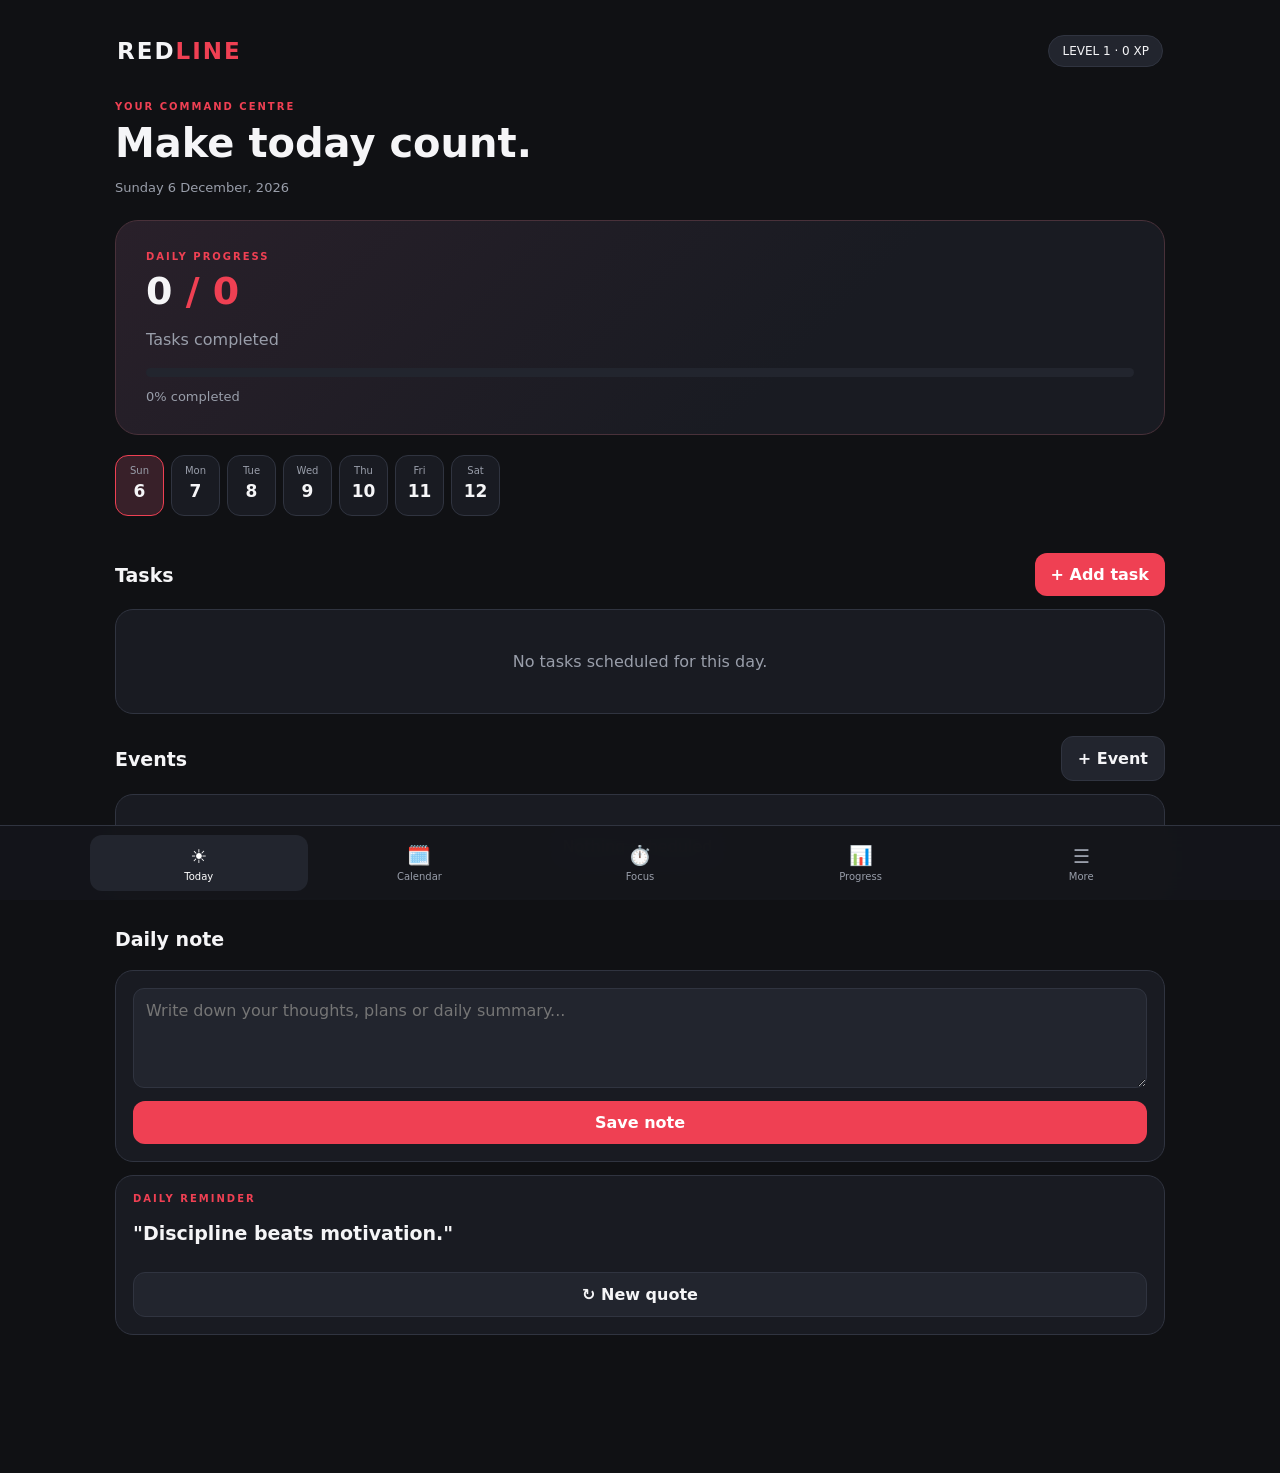
==== commit b9d1159c: "Update index.html" ====
--- a/index.html
+++ b/index.html
@@ -8,7 +8,7 @@
 <link rel="manifest" href="manifest.webmanifest">
 <link rel="icon" href="icon-192.png">
 <link rel="apple-touch-icon" href="icon-180.png">
-<title>Redline 2.0</title>
+<title>Redline 2.1</title>
 
 <style>
 :root{
@@ -23,19 +23,18 @@
   --green:#54d6a0;
   --amber:#f2bd62;
   --blue:#83aaff;
+  --purple:#b69aff;
   --radius:18px;
 }
 *{box-sizing:border-box}
 body{
-  margin:0;
-  background:var(--bg);
-  color:var(--ink);
+  margin:0;background:var(--bg);color:var(--ink);
   font-family:Inter,system-ui,-apple-system,sans-serif;
   padding-bottom:100px;
 }
 button,input,textarea,select{font:inherit}
 button{cursor:pointer;color:inherit}
-.app{max-width:850px;margin:auto;padding:18px}
+.app{max-width:1100px;margin:auto;padding:18px}
 .top{
   display:flex;align-items:center;justify-content:space-between;
   padding:10px 2px 22px;
@@ -76,8 +75,8 @@
 .stat-number{font-size:28px;font-weight:850;margin:9px 0}
 .stat-number small{font-size:12px;color:var(--muted)}
 .primary,.secondary,.danger{
-  border:0;border-radius:12px;padding:12px 16px;font-weight:750;
-  transition:transform .15s,filter .15s;
+  border:0;border-radius:12px;padding:12px 16px;
+  font-weight:750;transition:transform .15s,filter .15s;
 }
 .primary{background:var(--red);color:white}
 .secondary{background:var(--panel2);border:1px solid var(--line)}
@@ -90,9 +89,7 @@
   color:var(--ink);outline:none;
 }
 textarea{resize:vertical;min-height:100px}
-input:focus,textarea:focus,select:focus{
-  border-color:var(--red);
-}
+input:focus,textarea:focus,select:focus{border-color:var(--red)}
 .field{margin:13px 0}
 .field label{
   display:block;font-size:10px;letter-spacing:1.5px;
@@ -123,9 +120,7 @@
   display:block;height:100%;background:var(--red);
   border-radius:20px;transition:width .3s;
 }
-.date-strip{
-  display:flex;gap:7px;overflow-x:auto;padding:5px 0 15px;
-}
+.date-strip{display:flex;gap:7px;overflow-x:auto;padding:5px 0 15px}
 .date-btn{
   min-width:49px;padding:9px 5px;background:var(--panel);
   border:1px solid var(--line);border-radius:13px;
@@ -142,7 +137,7 @@
   backdrop-filter:blur(15px);
 }
 .nav-inner{
-  max-width:850px;margin:auto;display:flex;
+  max-width:1100px;margin:auto;display:flex;
   justify-content:space-around;gap:3px;
 }
 .nav button{
@@ -151,42 +146,30 @@
 }
 .nav button.active{color:white;background:var(--panel2)}
 .nav button span{display:block;font-size:19px;margin-bottom:4px}
-.timer{
-  font-size:55px;font-weight:850;letter-spacing:2px;
-  text-align:center;margin:20px 0;
-}
+.timer{font-size:55px;font-weight:850;letter-spacing:2px;text-align:center;margin:20px 0}
 .timer-ring{
   width:220px;height:220px;border:8px solid var(--panel2);
   border-radius:50%;display:flex;align-items:center;
   justify-content:center;margin:20px auto;
 }
 .center{text-align:center}
-.quote{
-  font-size:19px;font-weight:700;line-height:1.5;
-  padding:15px 0;
-}
-.chart{
-  display:flex;align-items:flex-end;gap:7px;
-  height:150px;padding:15px 0 0;
-}
+.quote{font-size:19px;font-weight:700;line-height:1.5;padding:15px 0}
+.chart{display:flex;align-items:flex-end;gap:7px;height:150px;padding:15px 0 0}
 .bar-col{
   flex:1;height:100%;display:flex;flex-direction:column;
-  justify-content:flex-end;align-items:center;gap:6px;
-  min-width:0;
+  justify-content:flex-end;align-items:center;gap:6px;min-width:0;
 }
 .bar-col i{
   width:70%;max-width:30px;background:var(--red);
   border-radius:6px 6px 2px 2px;min-height:2px;
 }
 .bar-col span{font-size:9px;color:var(--muted)}
-.calendar-grid{
-  display:grid;grid-template-columns:repeat(7,1fr);gap:5px;
-}
+.calendar-grid{display:grid;grid-template-columns:repeat(7,minmax(0,1fr));gap:5px}
 .calendar-day{
   min-height:48px;border:1px solid var(--line);
   border-radius:9px;background:var(--panel2);
   display:flex;flex-direction:column;align-items:center;
-  justify-content:center;font-size:12px;
+  justify-content:center;font-size:12px;min-width:0;
 }
 .calendar-day.today{border-color:var(--red)}
 .calendar-day.marked{background:#263b35;border-color:var(--green)}
@@ -215,12 +198,106 @@
 }
 .modal.show{display:flex}
 .modal-box{
-  width:100%;max-width:430px;background:var(--panel);
+  width:100%;max-width:500px;background:var(--panel);
   border:1px solid var(--line);border-radius:20px;padding:20px;
   max-height:90vh;overflow:auto;
 }
 .empty{text-align:center;padding:25px 10px;color:var(--muted)}
 .small{font-size:11px}
+
+/* CALENDAR 2.1 */
+.calendar-toolbar{
+  display:flex;align-items:center;justify-content:space-between;
+  gap:8px;flex-wrap:wrap;
+}
+.calendar-toolbar h2{flex:1;text-align:center}
+.calendar-controls{display:flex;gap:6px;align-items:center}
+.calendar-controls button{padding:9px 12px}
+.view-switch{
+  display:flex;gap:4px;background:var(--panel2);
+  padding:4px;border-radius:12px;
+}
+.view-switch button{
+  border:0;background:transparent;color:var(--muted);
+  border-radius:9px;padding:8px 10px;font-size:12px;
+}
+.view-switch button.active{background:var(--red);color:white}
+.cal-weekdays{
+  display:grid;grid-template-columns:repeat(7,minmax(0,1fr));
+  gap:5px;margin-bottom:6px;
+}
+.cal-weekdays div{text-align:center;color:var(--muted);font-size:11px;padding:7px 0}
+.month-grid{
+  display:grid;grid-template-columns:repeat(7,minmax(0,1fr));gap:5px;
+}
+.month-cell{
+  min-height:105px;padding:7px 5px;border:1px solid var(--line);
+  border-radius:10px;background:var(--panel2);text-align:left;
+  display:flex;flex-direction:column;gap:4px;overflow:hidden;
+}
+.month-cell.outside{opacity:.35}
+.month-cell.selected{border:1px solid var(--red);background:#30212a}
+.month-cell.today .day-number{color:var(--red);font-weight:900}
+.day-number{font-size:12px}
+.event-dot{
+  font-size:10px;padding:3px 5px;border-radius:5px;
+  white-space:nowrap;overflow:hidden;text-overflow:ellipsis;
+  background:#34415a;color:#dce7ff;
+}
+.event-dot.task-dot{background:#263b35;color:#b6f3d8}
+.event-dot.exam-dot{background:#4b3821;color:#ffdfa5}
+.calendar-day-list{display:flex;flex-direction:column;gap:8px}
+.event-card{
+  display:flex;gap:10px;padding:12px;border:1px solid var(--line);
+  background:var(--panel2);border-radius:12px;align-items:flex-start;
+}
+.event-color{width:4px;min-width:4px;align-self:stretch;border-radius:5px}
+.event-content{flex:1;min-width:0}
+.event-content b{overflow-wrap:anywhere}
+.event-actions{display:flex;gap:5px}
+.event-actions button{padding:6px 9px;font-size:12px}
+.agenda-date{font-size:12px;color:var(--red);font-weight:800;margin:18px 0 8px}
+.time-grid{
+  overflow:auto;max-height:650px;border:1px solid var(--line);
+  border-radius:13px;background:var(--panel);
+}
+.time-grid-inner{position:relative;min-width:520px}
+.time-row{
+  display:grid;grid-template-columns:58px 1fr;
+  min-height:58px;border-bottom:1px solid var(--line);
+}
+.time-label{font-size:10px;color:var(--muted);padding:5px;text-align:center}
+.time-slot{position:relative;border-left:1px solid var(--line)}
+.time-event{
+  position:absolute;left:5px;right:5px;top:3px;
+  border-radius:7px;padding:6px 8px;font-size:11px;
+  overflow:hidden;z-index:2;border-left:3px solid var(--blue);
+}
+.note-card{
+  position:relative;background:#29252a;border:1px solid #51404a;
+  border-radius:14px;padding:17px 48px 17px 16px;
+  min-height:100px;white-space:pre-wrap;overflow-wrap:anywhere;
+  line-height:1.65;
+}
+.note-edit{
+  position:absolute;top:9px;right:9px;width:34px;height:34px;
+  border:1px solid var(--line);border-radius:10px;
+  background:var(--panel2);font-size:17px;
+}
+.color-options{display:flex;gap:9px;flex-wrap:wrap}
+.color-choice{
+  width:28px;height:28px;border-radius:50%;
+  border:3px solid transparent;padding:0;
+}
+.color-choice.active{outline:2px solid white;outline-offset:2px}
+@media(max-width:600px){
+  .app{padding:13px}
+  .month-cell{min-height:72px;padding:5px 3px}
+  .event-dot{font-size:9px;padding:2px 3px}
+  .view-switch button{padding:8px 7px;font-size:11px}
+  .calendar-toolbar{gap:6px}
+  .calendar-toolbar h2{font-size:16px}
+}
 @media(min-width:650px){
   .app{padding:25px}
   .hero{padding:30px}
@@ -235,7 +312,6 @@
     <div class="brand">RED<span>LINE</span></div>
     <div class="level-pill" id="levelPill">LEVEL 1 · 0 XP</div>
   </header>
-
   <main id="screen"></main>
 </div>
 
@@ -245,6 +321,7 @@
 
 <div class="toast" id="toast"></div>
 
+<!-- TASK MODAL -->
 <div class="modal" id="taskModal">
   <div class="modal-box">
     <div class="section-head">
@@ -283,30 +360,92 @@
   </div>
 </div>
 
+<!-- EVENT MODAL -->
+<div class="modal" id="eventModal">
+  <div class="modal-box">
+    <div class="section-head">
+      <h2 id="eventModalTitle">Create event</h2>
+      <button class="delete" onclick="closeEventModal()">✕</button>
+    </div>
+    <input type="hidden" id="eventEditId">
+    <div class="field">
+      <label>EVENT TITLE</label>
+      <input id="eventName" maxlength="120" placeholder="Class, meeting, activity...">
+    </div>
+    <div class="grid">
+      <div class="field">
+        <label>START DATE</label>
+        <input id="eventDate" type="date">
+      </div>
+      <div class="field">
+        <label>END DATE</label>
+        <input id="eventEndDate" type="date">
+      </div>
+    </div>
+    <div class="grid">
+      <div class="field">
+        <label>START TIME</label>
+        <input id="eventTime" type="time">
+      </div>
+      <div class="field">
+        <label>END TIME</label>
+        <input id="eventEndTime" type="time">
+      </div>
+    </div>
+    <div class="field">
+      <label>LOCATION</label>
+      <input id="eventLocation" maxlength="120" placeholder="Optional">
+    </div>
+    <div class="field">
+      <label>DESCRIPTION</label>
+      <textarea id="eventDescription" placeholder="Add details..."></textarea>
+    </div>
+    <div class="field">
+      <label>CALENDAR</label>
+      <select id="eventCategory">
+        <option value="Personal">Personal</option>
+        <option value="School">School</option>
+        <option value="Work">Work</option>
+        <option value="Fitness">Fitness</option>
+        <option value="Other">Other</option>
+      </select>
+    </div>
+    <div class="field">
+      <label>EVENT COLOUR</label>
+      <div class="color-options" id="eventColors"></div>
+    </div>
+    <div class="field">
+      <label>REPEAT</label>
+      <select id="eventRepeat">
+        <option value="none">Does not repeat</option>
+        <option value="daily">Daily</option>
+        <option value="weekly">Weekly</option>
+        <option value="monthly">Monthly</option>
+        <option value="yearly">Yearly</option>
+      </select>
+    </div>
+    <button class="primary block" onclick="saveEvent()">Save event</button>
+  </div>
+</div>
+
 <script>
 // ==========================================
-// REDLINE 2.0 — CORE SYSTEM
-// ==========================================
-
-const $ = id => document.getElementById(id);
-const pad = n => String(n).padStart(2,'0');
-
-const dateKey = d =>
-  `${d.getFullYear()}-${pad(d.getMonth()+1)}-${pad(d.getDate())}`;
-
-const fromKey = k => new Date(k+'T12:00:00');
-const todayKey = () => dateKey(new Date());
-
-function read(key,fallback){
+// REDLINE 2.1 — CORE ENGINE
+// ==========================================
+
+const $=id=>document.getElementById(id);
+const pad=n=>String(n).padStart(2,'0');
+const dateKey=d=>`${d.getFullYear()}-${pad(d.getMonth()+1)}-${pad(d.getDate())}`;
+const fromKey=k=>{const [y,m,d]=k.split('-').map(Number);return new Date(y,m-1,d)};
+const todayKey=()=>dateKey(new Date());
+const addDays=(key,n)=>{const d=fromKey(key);d.setDate(d.getDate()+n);return dateKey(d)};
+const read=(key,fallback)=>{
   try{
     const value=localStorage.getItem('rl2-'+key);
     return value===null?fallback:JSON.parse(value);
-  }catch{return fallback}
-}
-
-function write(key,value){
-  localStorage.setItem('rl2-'+key,JSON.stringify(value));
-}
+  }catch(e){return fallback}
+};
+const write=(key,value)=>localStorage.setItem('rl2-'+key,JSON.stringify(value));
 
 let tasks=read('tasks',[]);
 let cats=read('cats',['Study','Personal','Fitness','Other']);
@@ -327,6 +466,12 @@
 let selectedDate=todayKey();
 let statsRange='Week';
 let calendarMonth=new Date();
+let calendarView='month';
+let calendarSearch='';
+let calendarFilter='All';
+let selectedEventColor='#83aaff';
+let editingNote=false;
+
 let timerLength=25*60;
 let timerLeft=25*60;
 let timerEndAt=Number(read('timerEndAt',0))||0;
@@ -334,48 +479,53 @@
 let timerRunning=timerEndAt>Date.now();
 
 const NAV=[
-  ['today','⌂','Today'],
-  ['calendar','▦','Calendar'],
-  ['focus','◷','Focus'],
-  ['stats','▥','Progress'],
-  ['more','✦','More']
+  ['today','☀️','Today'],
+  ['calendar','🗓️','Calendar'],
+  ['focus','⏱️','Focus'],
+  ['progress','📊','Progress'],
+  ['more','☰','More']
 ];
 
-const quotes=[
-  'Small progress is still progress.',
-  'Discipline creates freedom.',
+const COLORS=[
+  '#83aaff','#54d6a0','#ef4053','#f2bd62',
+  '#b69aff','#ff91c8','#69d8dc','#b2b6c2'
+];
+
+const QUOTES=[
+  'Discipline beats motivation.',
+  'Small steps. Serious results.',
+  'You do not need to be perfect. You need to be consistent.',
   'Your future is built by what you do today.',
   'Start before you feel ready.',
-  'Consistency beats intensity.',
-  'Focus on what you can control.',
-  'Make your actions match your goals.',
-  'One good decision can change your day.',
-  'You do not need to be perfect. Just consistent.',
-  'The secret is to keep showing up.',
-  'Stop waiting. Start building.',
-  'Your effort today is an investment in tomorrow.',
-  'A little better every day adds up.',
-  'Make the next hour count.',
-  'Do the work. Trust the process.',
-  'Progress takes patience.',
-  'Your habits shape your future.',
-  'Turn your plans into actions.',
-  'Be proud of the effort you put in.',
-  'One task at a time.'
+  'One focused hour can change your day.',
+  'Stop waiting. Start doing.',
+  'Make your actions match your ambitions.',
+  'Consistency creates confidence.',
+  'Do the work. Let the results speak.',
+  'Progress is still progress, no matter how small.',
+  'Your only competition is who you were yesterday.',
+  'A little every day adds up.',
+  'Stay patient. Stay disciplined.',
+  'You can restart as many times as you need.',
+  'Make today count.',
+  'Focus on the next step, not the whole staircase.',
+  'Hard work is a habit, not a mood.',
+  'Build a life you are proud of.',
+  'Less excuses. More execution.'
 ];
 
-const shop=[
+const SHOP=[
   {id:'default',name:'Classic',emoji:'⚡',price:0},
-  {id:'fire',name:'Fire mode',emoji:'🔥',price:100},
-  {id:'crown',name:'Royal crown',emoji:'👑',price:200},
-  {id:'robot',name:'Robot',emoji:'🤖',price:150},
-  {id:'diamond',name:'Diamond',emoji:'💎',price:300},
-  {id:'ninja',name:'Ninja',emoji:'🥷',price:250},
-  {id:'star',name:'Star',emoji:'🌟',price:175},
-  {id:'ghost',name:'Ghost',emoji:'👻',price:125}
+  {id:'fire',name:'Flame',emoji:'🔥',price:100},
+  {id:'crown',name:'Royal',emoji:'👑',price:150},
+  {id:'robot',name:'Robot',emoji:'🤖',price:200},
+  {id:'diamond',name:'Diamond',emoji:'💎',price:250},
+  {id:'ninja',name:'Ninja',emoji:'🥷',price:300},
+  {id:'star',name:'Star',emoji:'⭐',price:350},
+  {id:'ghost',name:'Ghost',emoji:'👻',price:400}
 ];
 
-const save=()=>{
+function save(){
   write('tasks',tasks);
   write('cats',cats);
   write('focus',focus);
@@ -391,184 +541,171 @@
   write('completedDays',completedDays);
   write('goal',weeklyGoal);
   write('timerEndAt',timerEndAt);
-};
+}
 
 function escapeHTML(value){
-  return String(value).replace(/[&<>"']/g,c=>({
-    '&':'&amp;',
-    '<':'&lt;',
-    '>':'&gt;',
-    '"':'&quot;',
-    "'":'&#39;'
-  })[c]);
+  return String(value??'').replace(/[&<>"']/g,c=>({
+    '&':'&amp;','<':'&lt;','>':'&gt;','"':'&quot;',"'":'&#39;'
+  }[c]));
 }
 
 function toast(message){
   const el=$('toast');
   el.textContent=message;
   el.classList.add('show');
-  clearTimeout(window.redlineToast);
-  window.redlineToast=setTimeout(()=>{
-    el.classList.remove('show');
-  },2200);
+  clearTimeout(window.toastTimeout);
+  window.toastTimeout=setTimeout(()=>el.classList.remove('show'),2300);
 }
 
 function level(){
-  return Math.floor(Math.sqrt(Math.max(0,xp)/100))+1;
-}
-
-function levelStart(){
-  return (level()-1)**2*100;
-}
-
-function levelEnd(){
-  return level()**2*100;
-}
-
-function xpPercent(){
-  return Math.max(0,Math.min(100,
-    (xp-levelStart())/(levelEnd()-levelStart())*100
-  ));
-}
-
-function awardXP(id,amount){
-  if(xpAwards[id])return;
-  xpAwards[id]=true;
+  return Math.floor(xp/100)+1;
+}
+function levelXP(){
+  return xp%100;
+}
+function awardXP(amount){
   xp+=amount;
-  coins+=Math.max(1,Math.floor(amount/2));
+  coins+=Math.max(1,Math.floor(amount/5));
   save();
-}
-
+  toast(`+${amount} XP · Coins earned!`);
+}
 function completedCount(){
   return tasks.filter(t=>t.done).length;
 }
-
 function dayTasks(key){
-  return tasks.filter(t=>t.date===key)
-    .sort((a,b)=>(b.pri||0)-(a.pri||0));
-}
-
+  return tasks.filter(t=>t.date===key);
+}
 function streak(){
   let count=0;
-  let d=fromKey(todayKey());
-
-  while(true){
-    const k=dateKey(d);
-    if(!tasks.some(t=>t.date===k&&t.done))break;
+  let d=new Date();
+  if(!completedDays.includes(dateKey(d)))d.setDate(d.getDate()-1);
+  while(completedDays.includes(dateKey(d))){
     count++;
     d.setDate(d.getDate()-1);
   }
   return count;
 }
-
-function go(name){
-  tab=name;
-  render();
-}
-
+function formatDate(key,options={weekday:'short',month:'short',day:'numeric'}){
+  return fromKey(key).toLocaleDateString('en-IN',options);
+}
+function formatTime(time){
+  if(!time)return '';
+  const [h,m]=time.split(':').map(Number);
+  return new Date(2000,0,1,h,m).toLocaleTimeString('en-IN',{
+    hour:'numeric',minute:'2-digit'
+  });
+}
+function go(next){
+  tab=next;
+  render();
+}
 function chooseDate(key){
   selectedDate=key;
-  tab='today';
-  render();
-}
-
-// ==========================================
-// TASK SYSTEM
+  editingNote=false;
+  render();
+}
+
+// ==========================================
+// TASKS
 // ==========================================
 
 function openTaskModal(){
   $('taskModal').classList.add('show');
-  $('taskDate').value=selectedDate||todayKey();
-
-  $('taskCat').innerHTML=cats.map((c,i)=>
-    `<option value="${i}">${escapeHTML(c)}</option>`
+  $('taskDate').value=selectedDate;
+  $('taskCat').innerHTML=cats.map(c=>
+    `<option value="${escapeHTML(c)}">${escapeHTML(c)}</option>`
   ).join('');
-
-  $('taskName').focus();
-}
-
+  $('taskName').value='';
+  $('taskPri').value='0';
+  $('taskRep').value='none';
+}
 function closeTaskModal(){
   $('taskModal').classList.remove('show');
 }
 
-function addTask(){
-  const name=$('taskName').value.trim();
-  const date=$('taskDate').value;
-  if(!name||!date){
-    toast('Enter a task and date');
-    return;
-  }
-
-  tasks.push({
-    id:Date.now()+Math.random(),
-    text:name,
-    date,
-    cat:Number($('taskCat').value)||0,
-    pri:Number($('taskPri').value)||0,
-    rep:$('taskRep').value,
-    done:false,
-    seriesId:null
-  });
-
-  save();
-  $('taskName').value='';
-  closeTaskModal();
-  render();
-  toast('Task added');
-}
-
-function toggleTask(id){
-  const task=tasks.find(t=>t.id===id);
-  if(!task)return;
-
-  task.done=!task.done;
-
-  if(task.done){
-    awardXP('task-'+task.id,
-      task.pri===2?30:task.pri===1?20:10
-    );
-
-    if(task.rep&&task.rep!=='none'&&!task.generated){
-      const nextDate=fromKey(task.date);
-      nextDate.setDate(
-        nextDate.getDate()+(task.rep==='weekly'?7:1)
+function ensureRecurringSchedule(){
+  const roots=tasks.filter(t=>t.rep&&t.rep!=='none'&&!t.generated);
+  roots.forEach(root=>{
+    if(!root.seriesId)root.seriesId=root.id;
+    const start=fromKey(root.date);
+    const end=new Date(start.getFullYear(),11,31);
+    for(let d=new Date(start);d<=end;d.setDate(d.getDate()+1)){
+      const diff=Math.round((d-start)/86400000);
+      const matches=root.rep==='daily'||
+        (root.rep==='weekly'&&diff%7===0);
+      if(!matches||diff===0)continue;
+      const key=dateKey(d);
+      const exists=tasks.some(t=>
+        t.seriesId===root.seriesId&&t.date===key
       );
-
-      const seriesId=task.seriesId||task.id;
-      task.seriesId=seriesId;
-
-      const alreadyExists=tasks.some(t=>
-        t.seriesId===seriesId&&t.date===dateKey(nextDate)
-      );
-
-      if(!alreadyExists){
+      if(!exists){
         tasks.push({
-          ...task,
+          ...root,
           id:Date.now()+Math.random(),
-          date:dateKey(nextDate),
+          date:key,
           done:false,
-          generated:true,
-          seriesId
+          generated:true
         });
       }
     }
-
-    const todayList=dayTasks(todayKey());
-    if(todayList.length&&todayList.every(t=>t.done)){
-      if(!completedDays.includes(todayKey())){
-        completedDays.push(todayKey());
-        awardXP('perfect-day-'+todayKey(),25);
-      }
+  });
+}
+
+function addTask(){
+  const text=$('taskName').value.trim();
+  const date=$('taskDate').value;
+  if(!text||!date){toast('Enter a task and date');return}
+  const task={
+    id:Date.now()+Math.random(),
+    text,
+    date,
+    cat:$('taskCat').value,
+    pri:Number($('taskPri').value),
+    rep:$('taskRep').value,
+    done:false,
+    generated:false,
+    seriesId:null
+  };
+  if(task.rep!=='none')task.seriesId=task.id;
+  tasks.push(task);
+  ensureRecurringSchedule();
+  save();
+  closeTaskModal();
+  render();
+  toast('Task added');
+}
+
+function toggleTask(id){
+  const task=tasks.find(t=>t.id==id);
+  if(!task)return;
+  task.done=!task.done;
+  if(task.done){
+    const awardKey=String(task.id);
+    if(!xpAwards[awardKey]){
+      xpAwards[awardKey]=true;
+      awardXP(10);
     }
   }
-
+  const todays=dayTasks(todayKey());
+  if(todays.length&&todays.every(t=>t.done)){
+    if(!completedDays.includes(todayKey())){
+      completedDays.push(todayKey());
+      awardXP(20);
+      toast('Perfect day! +20 XP');
+    }
+  }
   save();
   render();
 }
 
 function deleteTask(id){
-  if(!confirm('Delete this task?'))return;
-  tasks=tasks.filter(t=>t.id!==id);
+  const task=tasks.find(t=>t.id==id);
+  if(!task)return;
+  if(task.seriesId){
+    tasks=tasks.filter(t=>t.seriesId!==task.seriesId);
+  }else{
+    tasks=tasks.filter(t=>t.id!=id);
+  }
   save();
   render();
   toast('Task deleted');
@@ -578,238 +715,273 @@
 // FOCUS TIMER
 // ==========================================
 
-function syncTimer(){
-  if(!timerEndAt)return;
-
-  timerLeft=Math.max(0,Math.ceil((timerEndAt-Date.now())/1000));
-
-  if(timerLeft<=0){
-    finishTimer();
+function updateTimer(){
+  if(timerRunning){
+    timerLeft=Math.max(0,Math.ceil((timerEndAt-Date.now())/1000));
+    if(timerLeft<=0){
+      timerRunning=false;
+      timerEndAt=0;
+      const key=todayKey();
+      focus[key]=(focus[key]||0)+timerLength;
+      awardXP(25);
+      save();
+      clearInterval(timerId);
+      timerId=null;
+      toast('Focus session complete!');
+    }
   }
-}
-
-function finishTimer(){
-  clearInterval(timerId);
-  timerId=null;
-  timerRunning=false;
-  timerEndAt=0;
-
-  const mins=Math.round(timerLength/60);
-  focus[todayKey()]=(focus[todayKey()]||0)+mins;
-
-  awardXP('focus-'+Date.now(),mins>=45?30:mins>=25?20:10);
-
-  timerLeft=timerLength;
-  save();
-  render();
-  toast('Focus session complete!');
-}
-
-function toggleTimer(){
-  if(timerRunning){
-    syncTimer();
-    timerLeft=Math.max(0,timerLeft);
-    timerEndAt=0;
-    timerRunning=false;
-    clearInterval(timerId);
-    timerId=null;
-    save();
-    render();
-    return;
-  }
-
-  if(timerLeft<=0)timerLeft=timerLength;
-
+  if(tab==='focus')renderFocus();
+}
+
+function startTimer(){
+  if(timerRunning)return;
   timerEndAt=Date.now()+timerLeft*1000;
   timerRunning=true;
   save();
-
   clearInterval(timerId);
-  timerId=setInterval(()=>{
-    syncTimer();
-    updateTimerDisplay();
-  },500);
-
-  render();
-}
-
-function updateTimerDisplay(){
-  syncTimer();
-
-  const el=$('screen').querySelector('.timer');
-  if(el){
-    el.textContent=pad(Math.floor(timerLeft/60))+':'+pad(timerLeft%60);
-  }
-}
-
-function setTimer(m){
-  if(timerRunning){
-    toast('Pause the timer first');
-    return;
-  }
-  timerLength=m*60;
-  timerLeft=timerLength;
-  save();
-  render();
-}
-
-function resetTimer(){
+  timerId=setInterval(updateTimer,1000);
+  render();
+}
+function pauseTimer(){
+  if(!timerRunning)return;
+  timerLeft=Math.max(0,Math.ceil((timerEndAt-Date.now())/1000));
+  timerRunning=false;
+  timerEndAt=0;
   clearInterval(timerId);
   timerId=null;
+  save();
+  render();
+}
+function resetTimer(){
+  timerRunning=false;
   timerEndAt=0;
-  timerRunning=false;
   timerLeft=timerLength;
+  clearInterval(timerId);
+  timerId=null;
   save();
   render();
 }
-
-document.addEventListener('visibilitychange',()=>{
-  if(!document.hidden&&timerRunning){
-    syncTimer();
-    updateTimerDisplay();
-  }
-});
-
-window.addEventListener('pageshow',()=>{
-  if(timerRunning){
-    syncTimer();
-    if(timerLeft>0){
-      clearInterval(timerId);
-      timerId=setInterval(()=>{
-        syncTimer();
-        updateTimerDisplay();
-      },500);
-    }
-  }
-});
+function setTimer(minutes){
+  if(timerRunning)return;
+  timerLength=minutes*60;
+  timerLeft=timerLength;
+  render();
+}
+function timerText(){
+  return `${pad(Math.floor(timerLeft/60))}:${pad(timerLeft%60)}`;
+}
+function totalFocus(key){
+  return Math.floor((focus[key]||0)/60);
+}
 
 // ==========================================
 // DAILY NOTES
 // ==========================================
 
 function saveNote(){
-  const value=$('dailyNote').value;
-  notes[todayKey()]=value;
+  const value=$('noteInput').value.trim();
+  if(value)notes[selectedDate]=value;
+  else delete notes[selectedDate];
+  editingNote=false;
   save();
-  toast('Daily note saved');
+  render();
+  toast('Note saved');
+}
+function editNote(){
+  editingNote=true;
+  render();
+  setTimeout(()=>$('noteInput')?.focus(),50);
+}
+function cancelNoteEdit(){
+  editingNote=false;
+  render();
 }
 
 // ==========================================
 // QUOTES
 // ==========================================
 
+let currentQuote=read('quote',0);
 function newQuote(){
-  let index=Math.floor(Math.random()*quotes.length);
-  $('quoteText').textContent=quotes[index];
-}
-
-// ==========================================
-// CALENDAR AND EXAMS
-// ==========================================
-
-function changeMonth(amount){
-  calendarMonth.setMonth(calendarMonth.getMonth()+amount);
-  render();
-}
+  currentQuote=(currentQuote+1)%QUOTES.length;
+  write('quote',currentQuote);
+  render();
+}
+
+// ==========================================
+// EXAMS
+// ==========================================
 
 function addExam(){
-  const name=$('examName').value.trim();
-  const date=$('examDate').value;
-
-  if(!name||!date){
-    toast('Enter an exam name and date');
-    return;
-  }
-
+  const name=$('examName')?.value.trim();
+  const date=$('examDate')?.value;
+  if(!name||!date){toast('Enter exam name and date');return}
   exams.push({id:Date.now(),name,date});
   save();
   render();
   toast('Exam added');
 }
-
 function deleteExam(id){
-  exams=exams.filter(e=>e.id!==id);
+  exams=exams.filter(e=>e.id!=id);
   save();
   render();
 }
 
 // ==========================================
-// CALENDAR EVENTS
-// ==========================================
-
-function addEvent(){
+// CALENDAR HELPERS
+// ==========================================
+
+function setCalendarView(view){
+  calendarView=view;
+  render();
+}
+function changeCalendar(amount){
+  if(calendarView==='month'){
+    calendarMonth.setMonth(calendarMonth.getMonth()+amount);
+  }else{
+    selectedDate=addDays(selectedDate,amount*(calendarView==='week'?7:1));
+    calendarMonth=fromKey(selectedDate);
+  }
+  render();
+}
+function calendarToday(){
+  selectedDate=todayKey();
+  calendarMonth=new Date();
+  render();
+}
+function setCalendarFilter(value){
+  calendarFilter=value;
+  render();
+}
+function setCalendarSearch(value){
+  calendarSearch=value;
+  render();
+}
+
+function eventMatchesDate(event,key){
+  if(key<event.date)return false;
+  const repeat=event.repeat||'none';
+  if(repeat==='none')return key===event.date;
+  if(event.repeatUntil&&key>event.repeatUntil)return false;
+  const start=fromKey(event.date);
+  const current=fromKey(key);
+  if(repeat==='daily')return true;
+  if(repeat==='weekly')return Math.round((current-start)/86400000)%7===0;
+  if(repeat==='monthly')return current.getDate()===start.getDate();
+  if(repeat==='yearly')return current.getMonth()===start.getMonth()&&current.getDate()===start.getDate();
+  return false;
+}
+
+function eventsOn(key){
+  return events.filter(e=>eventMatchesDate(e,key))
+    .filter(e=>calendarFilter==='All'||e.category===calendarFilter)
+    .filter(e=>!calendarSearch||
+      (e.name+' '+(e.location||'')+' '+(e.description||''))
+      .toLowerCase().includes(calendarSearch.toLowerCase()));
+}
+
+function openEventModal(id=null){
+  const event=id?events.find(e=>e.id==id):null;
+  $('eventModalTitle').textContent=event?'Edit event':'Create event';
+  $('eventEditId').value=event?event.id:'';
+  $('eventName').value=event?.name||'';
+  $('eventDate').value=event?.date||selectedDate;
+  $('eventEndDate').value=event?.endDate||event?.date||selectedDate;
+  $('eventTime').value=event?.time||'09:00';
+  $('eventEndTime').value=event?.endTime||'10:00';
+  $('eventLocation').value=event?.location||'';
+  $('eventDescription').value=event?.description||'';
+  $('eventCategory').value=event?.category||'Personal';
+  $('eventRepeat').value=event?.repeat||'none';
+  selectedEventColor=event?.color||COLORS[0];
+  $('eventColors').innerHTML=COLORS.map(c=>
+    `<button type="button" class="color-choice ${c===selectedEventColor?'active':''}" style="background:${c}" onclick="chooseEventColor('${c}',this)"></button>`
+  ).join('');
+  $('eventModal').classList.add('show');
+}
+function chooseEventColor(color,button){
+  selectedEventColor=color;
+  document.querySelectorAll('.color-choice').forEach(b=>b.classList.remove('active'));
+  button.classList.add('active');
+}
+function closeEventModal(){
+  $('eventModal').classList.remove('show');
+}
+
+function saveEvent(){
   const name=$('eventName').value.trim();
   const date=$('eventDate').value;
+  const endDate=$('eventEndDate').value||date;
   const time=$('eventTime').value;
-
-  if(!name||!date){
-    toast('Enter an event name and date');
-    return;
+  const endTime=$('eventEndTime').value;
+  if(!name||!date||!time||!endTime){
+    toast('Fill in the title, date and times');return;
   }
-
-  events.push({
-    id:Date.now(),
-    name,
-    date,
-    time
+  if(endDate<date||(endDate===date&&endTime<=time)){
+    toast('End must be after start');return;
+  }
+  const id=$('eventEditId').value;
+  const event={
+    id:id?id:Number(Date.now()),
+    name,date,endDate,time,endTime,
+    location:$('eventLocation').value.trim(),
+    description:$('eventDescription').value.trim(),
+    category:$('eventCategory').value,
+    color:selectedEventColor,
+    repeat:$('eventRepeat').value
+  };
+  if(id){
+    const index=events.findIndex(e=>e.id==id);
+    if(index>=0)events[index]=event;
+  }else events.push(event);
+  save();
+  closeEventModal();
+  render();
+  toast(id?'Event updated':'Event created');
+}
+
+function deleteEvent(id){
+  events=events.filter(e=>e.id!=id);
+  save();
+  render();
+  toast('Event deleted');
+}
+
+function moveEventDate(id,newDate){
+  const event=events.find(e=>e.id==id);
+  if(!event)return;
+  const oldStart=fromKey(event.date);
+  const oldEnd=fromKey(event.endDate||event.date);
+  const duration=Math.round((oldEnd-oldStart)/86400000);
+  event.date=newDate;
+  event.endDate=addDays(newDate,duration);
+  save();
+  render();
+  toast('Event rescheduled');
+}
+
+function eventConflicts(event){
+  return events.some(other=>{
+    if(other.id==event.id)return false;
+    if(other.date!==event.date)return false;
+    return event.time<other.endTime&&event.endTime>other.time;
   });
-
-  save();
-  render();
-  toast('Event added');
-}
-
-function deleteEvent(id){
-  events=events.filter(e=>e.id!==id);
-  save();
-  render();
-}
-
-// ==========================================
-// CHALLENGES
-// ==========================================
-
-function toggleChallenge(id){
-  const item=challenges.find(x=>x.id===id);
-  if(!item)return;
-
-  item.done=!item.done;
-
-  if(item.done){
-    awardXP('challenge-'+item.id,20);
-  }
-
-  save();
-  render();
-}
-
-// ==========================================
-// STORE AND AVATAR
-// ==========================================
-
-function buyItem(id){
-  const item=shop.find(x=>x.id===id);
-  if(!item)return;
-
-  if(owned.includes(id)){
-    avatar=id;
-    save();
-    render();
-    toast('Avatar equipped');
-    return;
-  }
-
-  if(coins<item.price){
-    toast('Not enough coins yet');
-    return;
-  }
-
-  coins-=item.price;
-  owned.push(id);
-  avatar=id;
-  save();
-  render();
-  toast('Item purchased!');
+}
+
+// ==========================================
+// DRAG AND DROP
+// ==========================================
+
+function allowDrop(event){
+  event.preventDefault();
+}
+function dragEvent(event,id){
+  event.dataTransfer.setData('text/plain',String(id));
+}
+function dropEvent(event,date){
+  event.preventDefault();
+  const id=event.dataTransfer.getData('text/plain');
+  if(id)moveEventDate(id,date);
 }
 
 // ==========================================
@@ -818,89 +990,47 @@
 
 function exportData(){
   const data={
-    tasks,cats,focus,exams,notes,events,
-    xp,coins,xpAwards,owned,avatar,
-    challenges,completedDays,weeklyGoal
+    tasks,cats,focus,exams,notes,events,xp,coins,
+    xpAwards,owned,avatar,challenges,completedDays,weeklyGoal
   };
-
-  const blob=new Blob(
-    [JSON.stringify(data,null,2)],
-    {type:'application/json'}
-  );
-
+  const blob=new Blob([JSON.stringify(data,null,2)],{type:'application/json'});
   const url=URL.createObjectURL(blob);
   const a=document.createElement('a');
   a.href=url;
   a.download='redline-backup.json';
   a.click();
-
-  setTimeout(()=>URL.revokeObjectURL(url),1000);
+  URL.revokeObjectURL(url);
   toast('Backup exported');
 }
 
-function importData(file){
+function importData(input){
+  const file=input.files?.[0];
   if(!file)return;
-
   const reader=new FileReader();
-
   reader.onload=()=>{
     try{
       const data=JSON.parse(reader.result);
-      if(!Array.isArray(data.tasks))throw Error();
-
-      tasks=data.tasks;
+      tasks=data.tasks||[];
       cats=data.cats||cats;
       focus=data.focus||{};
       exams=data.exams||[];
       notes=data.notes||{};
       events=data.events||[];
-      xp=Number(data.xp)||0;
-      coins=Number(data.coins)||0;
+      xp=data.xp||0;
+      coins=data.coins||0;
       xpAwards=data.xpAwards||{};
       owned=data.owned||['default'];
       avatar=data.avatar||'default';
       challenges=data.challenges||[];
       completedDays=data.completedDays||[];
-      weeklyGoal=Number(data.weeklyGoal)||20;
-
+      weeklyGoal=data.weeklyGoal||20;
+      ensureRecurringSchedule();
       save();
       render();
       toast('Backup restored');
-    }catch{
-      toast('Invalid backup file');
-    }
+    }catch(e){toast('Invalid backup file')}
   };
-
   reader.readAsText(file);
-}
-
-// ==========================================
-// INITIAL SETUP
-// ==========================================
-
-function initialise(){
-  tasks=Array.isArray(tasks)?tasks:[];
-  cats=Array.isArray(cats)&&cats.length?cats:['Study','Personal','Fitness','Other'];
-  focus=focus&&typeof focus==='object'?focus:{};
-  exams=Array.isArray(exams)?exams:[];
-  notes=notes&&typeof notes==='object'?notes:{};
-  events=Array.isArray(events)?events:[];
-  xpAwards=xpAwards&&typeof xpAwards==='object'?xpAwards:{};
-  owned=Array.isArray(owned)?owned:['default'];
-  challenges=Array.isArray(challenges)?challenges:[];
-  completedDays=Array.isArray(completedDays)?completedDays:[];
-
-  if(timerRunning){
-    syncTimer();
-    if(timerLeft>0){
-      timerId=setInterval(()=>{
-        syncTimer();
-        updateTimerDisplay();
-      },500);
-    }
-  }
-
-  save();
 }
 // ==========================================
 // NAVIGATION
@@ -916,456 +1046,571 @@
 
 function render(){
   renderNav();
-
   $('levelPill').textContent=`LEVEL ${level()} · ${xp} XP`;
 
   const screens={
     today:renderToday,
     calendar:renderCalendar,
     focus:renderFocus,
-    stats:renderStats,
+    progress:renderStats,
     more:renderMore
   };
-
   (screens[tab]||renderToday)();
 }
 
 // ==========================================
-// TODAY DASHBOARD
+// TODAY SCREEN
 // ==========================================
 
 function renderToday(){
-  const today=todayKey();
-  const list=dayTasks(selectedDate);
+  const key=selectedDate;
+  const list=dayTasks(key);
   const done=list.filter(t=>t.done).length;
-  const total=list.length;
-  const percent=total?Math.round(done/total*100):0;
-
-  const d=fromKey(selectedDate);
-  const label=selectedDate===today?'Today':
-    d.toLocaleDateString('en-IN',{
-      weekday:'long',day:'numeric',month:'long'
-    });
-
-  const week=[];
+  const percent=list.length?Math.round(done/list.length*100):0;
+
   const start=new Date();
   start.setDate(start.getDate()-start.getDay());
-
+  const week=[];
   for(let i=0;i<7;i++){
-    const x=new Date(start);
-    x.setDate(start.getDate()+i);
-    week.push(x);
+    const d=new Date(start);
+    d.setDate(start.getDate()+i);
+    week.push(d);
   }
 
-  const todayFocus=focus[today]||0;
-
-  $('screen').innerHTML=`
-    <section class="hero">
-      <div class="eyebrow">YOUR DAILY MISSION</div>
-      <h1>Make today<br><span>count.</span></h1>
-      <p>One task at a time. Keep moving.</p>
-      <button class="primary" onclick="openTaskModal()">＋ Add a task</button>
-      <div class="section-head">
-        <b>${done} / ${total} tasks completed</b>
-        <b>${percent}%</b>
-      </div>
-      <div class="progress-track">
-        <i style="width:${percent}%"></i>
-      </div>
-    </section>
-
-    <div class="date-strip">
-      ${week.map(x=>{
-        const k=dateKey(x);
-        const n=tasks.filter(t=>t.date===k&&t.done).length;
-        return `
-          <button class="date-btn ${k===selectedDate?'active':''}"
-            onclick="chooseDate('${k}')">
-            <span>${x.toLocaleDateString('en-IN',{weekday:'short'})}</span>
-            <b>${x.getDate()}</b>
-            <i>${n?'✓':'·'}</i>
-          </button>`;
-      }).join('')}
-    </div>
-
-    <div class="section-head">
-      <div>
-        <div class="eyebrow">YOUR SCHEDULE</div>
-        <h2>${escapeHTML(label)}</h2>
-      </div>
-      <button class="secondary" onclick="openTaskModal()">＋ Add</button>
-    </div>
-
-    <div class="card">
-      ${total?list.map(t=>`
-        <div class="task ${t.done?'done':''}">
-          <input type="checkbox" ${t.done?'checked':''}
-            onchange="toggleTask(${Number(t.id)})">
-          <div class="task-name">
-            ${escapeHTML(t.text)}
-            <small>
-              ${escapeHTML(cats[t.cat]||'Other')}
-              · ${t.pri===2?'High priority':t.pri===1?'Important':'Normal'}
-              ${t.rep&&t.rep!=='none'?' · Repeats':''}
-            </small>
-          </div>
-          <button class="delete" onclick="deleteTask(${Number(t.id)})">×</button>
-        </div>
-      `).join(''):`<div class="empty">
-        <h2>Nothing scheduled</h2>
-        <p>Add a task and get started.</p>
-      </div>`}
-    </div>
-
-    <div class="grid">
-      <div class="card stat-card">
-        <div class="eyebrow">CURRENT STREAK</div>
-        <div class="stat-number">${streak()}<small> days</small></div>
-      </div>
-      <div class="card stat-card">
-        <div class="eyebrow">FOCUS TODAY</div>
-        <div class="stat-number">${Math.floor(todayFocus/60)}<small>h</small> ${todayFocus%60}<small>m</small></div>
-      </div>
-    </div>
-
-    <div class="card">
-      <div class="eyebrow">YOUR JOURNEY</div>
-      <h2>Level ${level()} · ${xp} XP</h2>
-      <div class="progress-track">
-        <i style="width:${xpPercent()}%"></i>
-      </div>
-      <p class="muted">${levelEnd()-xp} XP until your next level.</p>
-      <p class="muted">🪙 ${coins} coins available</p>
-    </div>
-
-    <div class="card">
-      <div class="eyebrow">DAILY REFLECTION</div>
-      <h2>How was your day?</h2>
-      <textarea id="dailyNote" placeholder="Write down your thoughts...">${escapeHTML(notes[today]||'')}</textarea>
-      <button class="primary block" onclick="saveNote()">Save my note</button>
-    </div>
-
-    <div class="card">
-      <div class="eyebrow">A LITTLE MOTIVATION</div>
-      <div class="quote" id="quoteText"></div>
-      <button class="secondary block" onclick="newQuote()">Roll another quote ↻</button>
-    </div>
-  `;
-
-  newQuote();
-}
-
-// ==========================================
-// FOCUS SCREEN
-// ==========================================
-
-function renderFocus(){
-  syncTimer();
-
-  const minutes=Math.floor(timerLeft/60);
-  const seconds=timerLeft%60;
-  const total=Object.values(focus).reduce(
-    (a,b)=>a+(Number(b)||0),0
-  );
+  const dateButtons=week.map(d=>{
+    const k=dateKey(d);
+    const count=dayTasks(k).filter(t=>t.done).length;
+    return `<button class="date-btn ${k===key?'active':''}" onclick="chooseDate('${k}')">
+      <span>${d.toLocaleDateString('en-IN',{weekday:'short'})}</span>
+      <b>${d.getDate()}</b>
+      <i>${count?count+' ✓':''}</i>
+    </button>`;
+  }).join('');
+
+  const taskHTML=list.length?list.map(t=>`
+    <div class="task ${t.done?'done':''}">
+      <input type="checkbox" ${t.done?'checked':''} onchange="toggleTask('${t.id}')">
+      <div class="task-name">
+        ${escapeHTML(t.text)}
+        <small>${escapeHTML(t.cat)} · ${['Normal','Important','High'][t.pri||0]}</small>
+      </div>
+      <button class="delete" onclick="deleteTask('${t.id}')">×</button>
+    </div>
+  `).join(''):`<div class="empty">No tasks scheduled for this day.</div>`;
+
+  const note=notes[key]||'';
 
   $('screen').innerHTML=`
     <div class="page-heading">
-      <div class="eyebrow">DEEP WORK MODE</div>
-      <h1>Lock in.</h1>
-      <p class="muted">One session. One goal. No distractions.</p>
-    </div>
-
-    <div class="card center">
-      <div class="eyebrow">FOCUS SESSION</div>
-      <div class="timer-ring">
-        <div class="timer">${pad(minutes)}:${pad(seconds)}</div>
-      </div>
-
-      <div class="grid">
-        ${[15,25,45,60].map(m=>`
-          <button class="secondary" onclick="setTimer(${m})">${m} min</button>
+      <div class="eyebrow">YOUR COMMAND CENTRE</div>
+      <h1>${key===todayKey()?'Make today count.':'Your schedule.'}</h1>
+      <p class="muted">${formatDate(key,{weekday:'long',month:'long',day:'numeric',year:'numeric'})}</p>
+    </div>
+
+    <section class="hero">
+      <div class="eyebrow">DAILY PROGRESS</div>
+      <h1>${done}<span> / ${list.length}</span></h1>
+      <p>Tasks completed</p>
+      <div class="progress-track"><i style="width:${percent}%"></i></div>
+      <div class="muted">${percent}% completed</div>
+    </section>
+
+    <div class="date-strip">${dateButtons}</div>
+
+    <div class="section-head">
+      <h2>Tasks</h2>
+      <button class="primary" onclick="openTaskModal()">+ Add task</button>
+    </div>
+    <section class="card">${taskHTML}</section>
+
+    <div class="section-head">
+      <h2>Events</h2>
+      <button class="secondary" onclick="openEventModal()">+ Event</button>
+    </div>
+    <section class="card">
+      ${eventsOn(key).length?eventsOn(key).map(e=>`
+        <div class="event-card">
+          <div class="event-color" style="background:${e.color}"></div>
+          <div class="event-content">
+            <b>${escapeHTML(e.name)}</b>
+            <div class="muted">${formatTime(e.time)} – ${formatTime(e.endTime)} · ${escapeHTML(e.category)}</div>
+            ${e.location?`<div class="muted">📍 ${escapeHTML(e.location)}</div>`:''}
+          </div>
+          <button class="delete" onclick="openEventModal('${e.id}')">✎</button>
+        </div>
+      `).join(''):'<div class="empty">Nothing scheduled.</div>'}
+    </section>
+
+    <div class="section-head"><h2>Daily note</h2></div>
+    <section class="card">
+      ${note&&!editingNote?`
+        <div class="note-card">
+          ${escapeHTML(note)}
+          <button class="note-edit" onclick="editNote()">✎</button>
+        </div>
+      `:`
+        <textarea id="noteInput" placeholder="Write down your thoughts, plans or daily summary...">${escapeHTML(note)}</textarea>
+        <button class="primary block" onclick="saveNote()">Save note</button>
+        ${note?'<button class="secondary block" onclick="cancelNoteEdit()">Cancel</button>':''}
+      `}
+    </section>
+
+    <section class="card">
+      <div class="eyebrow">DAILY REMINDER</div>
+      <div class="quote">"${QUOTES[currentQuote]}"</div>
+      <button class="secondary block" onclick="newQuote()">↻ New quote</button>
+    </section>
+  `;
+}
+
+// ==========================================
+// CALENDAR SCREEN
+// ==========================================
+
+function renderCalendar(){
+  const monthName=calendarMonth.toLocaleDateString('en-IN',{
+    month:'long',year:'numeric'
+  });
+
+  const viewButtons=['month','week','day','agenda'].map(v=>`
+    <button class="${calendarView===v?'active':''}" onclick="setCalendarView('${v}')">
+      ${v[0].toUpperCase()+v.slice(1)}
+    </button>
+  `).join('');
+
+  let content='';
+
+  if(calendarView==='month'){
+    const first=new Date(calendarMonth.getFullYear(),calendarMonth.getMonth(),1);
+    const offset=first.getDay();
+    const gridStart=new Date(first);
+    gridStart.setDate(1-offset);
+
+    let cells='';
+    for(let i=0;i<42;i++){
+      const d=new Date(gridStart);
+      d.setDate(gridStart.getDate()+i);
+      const key=dateKey(d);
+      const dayEvents=eventsOn(key);
+      const dayTasksList=dayTasks(key);
+      const examList=exams.filter(e=>e.date===key);
+
+      cells+=`
+        <button class="month-cell
+          ${d.getMonth()!==calendarMonth.getMonth()?'outside':''}
+          ${key===selectedDate?'selected':''}
+          ${key===todayKey()?'today':''}"
+          onclick="chooseDate('${key}')"
+          ondragover="allowDrop(event)"
+          ondrop="dropEvent(event,'${key}')">
+          <span class="day-number">${d.getDate()}</span>
+          ${dayEvents.slice(0,2).map(e=>`
+            <span class="event-dot" style="background:${e.color};color:#101114">
+              ${escapeHTML(e.name)}
+            </span>
+          `).join('')}
+          ${dayTasksList.length?`<span class="event-dot task-dot">${dayTasksList.length} tasks</span>`:''}
+          ${examList.map(e=>`<span class="event-dot exam-dot">🎓 ${escapeHTML(e.name)}</span>`).join('')}
+          ${dayEvents.length>2?`<span class="small muted">+${dayEvents.length-2} more</span>`:''}
+        </button>
+      `;
+    }
+
+    content=`
+      <div class="cal-weekdays">
+        ${['Sun','Mon','Tue','Wed','Thu','Fri','Sat'].map(d=>`<div>${d}</div>`).join('')}
+      </div>
+      <div class="month-grid">${cells}</div>
+      <div class="muted small" style="margin-top:12px">Select a date to see its tasks and events below. Drag an event to another date on desktop.</div>
+    `;
+  }
+
+  if(calendarView==='week'||calendarView==='day'){
+    const start=fromKey(selectedDate);
+    if(calendarView==='week')start.setDate(start.getDate()-start.getDay());
+    const days=calendarView==='week'?7:1;
+
+    content=`
+      <div class="calendar-day-list" style="margin-bottom:12px">
+        ${Array.from({length:days},(_,i)=>{
+          const d=new Date(start);
+          d.setDate(start.getDate()+i);
+          const key=dateKey(d);
+          return `<button class="secondary" onclick="chooseDate('${key}')">
+            ${formatDate(key,{weekday:'short',month:'short',day:'numeric'})}
+            ${key===selectedDate?' · Selected':''}
+          </button>`;
+        }).join('')}
+      </div>
+      <div class="time-grid">
+        <div class="time-grid-inner">
+          ${Array.from({length:18},(_,i)=>{
+            const hour=i+6;
+            const time=`${pad(hour)}:00`;
+            return `<div class="time-row">
+              <div class="time-label">${formatTime(time)}</div>
+              <div class="time-slot"></div>
+            </div>`;
+          }).join('')}
+          ${Array.from({length:days},(_,i)=>{
+            const d=new Date(start);
+            d.setDate(start.getDate()+i);
+            const key=dateKey(d);
+            return eventsOn(key).map(e=>{
+              const [h,m]=(e.time||'09:00').split(':').map(Number);
+              const [eh,em]=(e.endTime||'10:00').split(':').map(Number);
+              const top=(h-6)*58+(m/60)*58;
+              const height=Math.max(30,((eh-h)+(em-m)/60)*58);
+              if(top<0||top>1044)return '';
+              return `<div class="time-event" style="top:${top}px;height:${height}px;background:${e.color}33;border-color:${e.color};left:${i*100/days}%"
+                onclick="openEventModal('${e.id}')">
+                <b>${escapeHTML(e.name)}</b><br>${formatTime(e.time)}
+              </div>`;
+            }).join('');
+          }).join('')}
+        </div>
+      </div>
+      <button class="primary block" onclick="openEventModal()">+ Add event</button>
+    `;
+  }
+
+  if(calendarView==='agenda'){
+    let rows='';
+    for(let i=0;i<30;i++){
+      const key=addDays(todayKey(),i);
+      const dayEvents=eventsOn(key);
+      const dayTasksList=dayTasks(key);
+      const dayExams=exams.filter(e=>e.date===key);
+      if(!dayEvents.length&&!dayTasksList.length&&!dayExams.length)continue;
+
+      rows+=`
+        <div class="agenda-date">${formatDate(key,{weekday:'long',month:'long',day:'numeric'})}</div>
+        ${dayEvents.map(e=>`
+          <div class="event-card">
+            <div class="event-color" style="background:${e.color}"></div>
+            <div class="event-content">
+              <b>${escapeHTML(e.name)}</b>
+              <div class="muted">${formatTime(e.time)} – ${formatTime(e.endTime)}</div>
+            </div>
+            <button class="delete" onclick="openEventModal('${e.id}')">✎</button>
+          </div>
         `).join('')}
-      </div>
-
-      <div class="grid" style="margin-top:15px">
-        <button class="secondary" onclick="resetTimer()">Reset</button>
-        <button class="primary" onclick="toggleTimer()">
-          ${timerRunning?'Pause':'Start focus'}
-        </button>
-      </div>
-
-      <p class="muted">Your session is saved using its end time.</p>
-    </div>
-
-    <div class="grid">
-      <div class="card stat-card">
-        <div class="eyebrow">TOTAL FOCUS</div>
-        <div class="stat-number">${Math.floor(total/60)}<small>h</small> ${total%60}<small>m</small></div>
-      </div>
-      <div class="card stat-card">
-        <div class="eyebrow">TODAY</div>
-        <div class="stat-number">${focus[todayKey()]||0}<small> min</small></div>
-      </div>
-    </div>
-  `;
-}
-
-// ==========================================
-// CALENDAR
-// ==========================================
-
-function renderCalendar(){
-  const year=calendarMonth.getFullYear();
-  const month=calendarMonth.getMonth();
-
-  const first=new Date(year,month,1);
-  const offset=first.getDay();
-  const count=new Date(year,month+1,0).getDate();
-
-  const cells=[];
-
-  for(let i=0;i<offset;i++)cells.push(null);
-  for(let i=1;i<=count;i++)cells.push(i);
+        ${dayTasksList.map(t=>`
+          <div class="event-card">
+            <div class="event-color" style="background:var(--green)"></div>
+            <div class="event-content">
+              <b>${escapeHTML(t.text)}</b>
+              <div class="muted">Task · ${t.done?'Completed':'Pending'}</div>
+            </div>
+          </div>
+        `).join('')}
+        ${dayExams.map(e=>`
+          <div class="event-card">
+            <div class="event-color" style="background:var(--amber)"></div>
+            <div class="event-content"><b>🎓 ${escapeHTML(e.name)}</b></div>
+          </div>
+        `).join('')}
+      `;
+    }
+    content=rows||'<div class="empty">No upcoming items in the next 30 days.</div>';
+  }
+
+  const selectedEvents=eventsOn(selectedDate);
 
   $('screen').innerHTML=`
     <div class="page-heading">
-      <div class="eyebrow">PLAN YOUR LIFE</div>
-      <h1>Your calendar.</h1>
-      <p class="muted">Keep track of tasks, events and exams.</p>
-    </div>
-
-    <div class="card">
+      <div class="eyebrow">PLAN YOUR TIME</div>
+      <h1>Calendar.</h1>
+      <p class="muted">Your tasks, events and schedule in one place.</p>
+    </div>
+
+    <section class="card">
+      <div class="calendar-toolbar">
+        <div class="calendar-controls">
+          <button class="secondary" onclick="changeCalendar(-1)">‹</button>
+          <button class="secondary" onclick="calendarToday()">Today</button>
+          <button class="secondary" onclick="changeCalendar(1)">›</button>
+        </div>
+        <h2>${monthName}</h2>
+        <button class="primary" onclick="openEventModal()">+ Event</button>
+      </div>
+
       <div class="section-head">
-        <button class="secondary" onclick="changeMonth(-1)">‹</button>
-        <h2>${calendarMonth.toLocaleDateString('en-IN',{month:'long',year:'numeric'})}</h2>
-        <button class="secondary" onclick="changeMonth(1)">›</button>
-      </div>
-
-      <div class="calendar-grid">
-        ${['Sun','Mon','Tue','Wed','Thu','Fri','Sat'].map(x=>`
-          <div class="center muted small">${x}</div>
-        `).join('')}
-
-        ${cells.map(day=>{
-          if(!day)return '<div></div>';
-
-          const k=dateKey(new Date(year,month,day));
-          const hasTasks=tasks.some(t=>t.date===k&&t.done);
-          const today=k===todayKey();
-
-          return `
-            <button class="calendar-day ${today?'today':''} ${hasTasks?'marked':''}"
-              onclick="chooseDate('${k}')">
-              ${day}
-              <small>${hasTasks?'✓':''}</small>
-            </button>`;
-        }).join('')}
-      </div>
-    </div>
-
-    <div class="card">
-      <div class="eyebrow">ADD AN EVENT</div>
-      <h2>Something important?</h2>
+        <div class="view-switch">${viewButtons}</div>
+      </div>
 
       <div class="field">
-        <label>EVENT NAME</label>
-        <input id="eventName" placeholder="Class, meeting, activity...">
+        <input placeholder="Search events..." value="${escapeHTML(calendarSearch)}"
+          oninput="setCalendarSearch(this.value)">
+      </div>
+
+      <div class="field">
+        <select onchange="setCalendarFilter(this.value)">
+          ${['All','Personal','School','Work','Fitness','Other'].map(c=>
+            `<option ${calendarFilter===c?'selected':''}>${c}</option>`
+          ).join('')}
+        </select>
+      </div>
+      ${content}
+    </section>
+
+    <div class="section-head">
+      <h2>${formatDate(selectedDate,{weekday:'short',month:'short',day:'numeric'})}</h2>
+      <button class="secondary" onclick="openEventModal()">+ Add</button>
+    </div>
+    <section class="card">
+      ${selectedEvents.length?selectedEvents.map(e=>`
+        <div class="event-card">
+          <div class="event-color" style="background:${e.color}"></div>
+          <div class="event-content">
+            <b>${escapeHTML(e.name)}</b>
+            <div class="muted">${formatTime(e.time)} – ${formatTime(e.endTime)}</div>
+            <div class="muted">${escapeHTML(e.category)} ${e.location?'· '+escapeHTML(e.location):''}</div>
+            ${e.description?`<p class="muted">${escapeHTML(e.description)}</p>`:''}
+            ${eventConflicts(e)?'<span class="small" style="color:var(--amber)">⚠ Time conflict</span>':''}
+          </div>
+          <div class="event-actions">
+            <button class="secondary" onclick="openEventModal('${e.id}')">Edit</button>
+            <button class="danger" onclick="deleteEvent('${e.id}')">×</button>
+          </div>
+        </div>
+      `).join(''):'<div class="empty">No events on this date.</div>'}
+    </section>
+
+    <div class="section-head"><h2>Exams & deadlines</h2></div>
+    <section class="card">
+      <div class="field">
+        <label>EXAM OR DEADLINE</label>
+        <input id="examName" placeholder="e.g. Mathematics exam">
       </div>
       <div class="field">
         <label>DATE</label>
-        <input id="eventDate" type="date" value="${todayKey()}">
-      </div>
-      <div class="field">
-        <label>TIME</label>
-        <input id="eventTime" type="time">
-      </div>
-      <button class="primary block" onclick="addEvent()">Add event</button>
-    </div>
-
-    <div class="card">
-      <div class="eyebrow">UPCOMING EVENTS</div>
-      ${events.length?events.slice().sort((a,b)=>
-        a.date.localeCompare(b.date)
-      ).map(e=>`
-        <div class="task">
-          <div class="task-name">
-            ${escapeHTML(e.name)}
-            <small>${e.date} ${escapeHTML(e.time||'')}</small>
+        <input id="examDate" type="date">
+      </div>
+      <button class="secondary block" onclick="addExam()">Add deadline</button>
+      ${exams.sort((a,b)=>a.date.localeCompare(b.date)).map(e=>{
+        const days=Math.ceil((fromKey(e.date)-fromKey(todayKey()))/86400000);
+        return `<div class="event-card">
+          <div class="event-content">
+            <b>🎓 ${escapeHTML(e.name)}</b>
+            <div class="muted">${formatDate(e.date)} · ${days<0?'Passed':days===0?'Today':days+' days left'}</div>
           </div>
-          <button class="delete" onclick="deleteEvent(${Number(e.id)})">×</button>
+          <button class="delete" onclick="deleteExam('${e.id}')">×</button>
+        </div>`;
+      }).join('')}
+    </section>
+  `;
+}
+
+// ==========================================
+// FOCUS SCREEN
+// ==========================================
+
+function renderFocus(){
+  const total=totalFocus(todayKey());
+  const choices=[15,25,45,60];
+
+  $('screen').innerHTML=`
+    <div class="page-heading">
+      <div class="eyebrow">DEEP WORK</div>
+      <h1>Focus mode.</h1>
+      <p class="muted">One thing at a time. Give it your full attention.</p>
+    </div>
+
+    <section class="card center">
+      <div class="eyebrow">${timerRunning?'SESSION IN PROGRESS':'READY WHEN YOU ARE'}</div>
+      <div class="timer-ring">
+        <div>
+          <div class="timer">${timerText()}</div>
+          <div class="muted">TIME REMAINING</div>
         </div>
-      `).join(''):'<p class="muted">No events yet.</p>'}
-    </div>
-
-    <div class="card">
-      <div class="eyebrow">EXAM COUNTDOWN</div>
-      <h2>Add an exam</h2>
-      <div class="field">
-        <label>SUBJECT</label>
-        <input id="examName" placeholder="Mathematics">
-      </div>
-      <div class="field">
-        <label>EXAM DATE</label>
-        <input id="examDate" type="date" min="${todayKey()}">
-      </div>
-      <button class="primary block" onclick="addExam()">Add exam</button>
-
-      ${exams.slice().sort((a,b)=>a.date.localeCompare(b.date)).map(e=>{
-        const days=Math.ceil((fromKey(e.date)-fromKey(todayKey()))/86400000);
-        return `
-          <div class="task">
-            <div class="task-name">
-              ${escapeHTML(e.name)}
-              <small>${days<0?'Past':days===0?'Today':days+' days left'}</small>
-            </div>
-            <button class="delete" onclick="deleteExam(${Number(e.id)})">×</button>
-          </div>`;
-      }).join('')}
-    </div>
+      </div>
+      <div class="grid">
+        ${choices.map(n=>`
+          <button class="secondary" onclick="setTimer(${n})"
+            ${timerRunning?'disabled':''}>${n} min</button>
+        `).join('')}
+      </div>
+      <button class="primary block" onclick="${timerRunning?'pauseTimer()':'startTimer()'}">
+        ${timerRunning?'Pause':'Start focus'}
+      </button>
+      <button class="secondary block" onclick="resetTimer()">Reset</button>
+    </section>
+
+    <div class="grid">
+      <section class="card stat-card">
+        <div class="eyebrow">TODAY</div>
+        <div class="stat-number">${Math.floor(total/60)}h ${total%60}<small>m</small></div>
+        <div class="muted">Focus completed</div>
+      </section>
+      <section class="card stat-card">
+        <div class="eyebrow">GOAL</div>
+        <div class="stat-number">${weeklyGoal}<small>h</small></div>
+        <div class="muted">Weekly target</div>
+      </section>
+    </div>
+    <section class="card">
+      <h2>Focus tip</h2>
+      <p class="muted">Put your phone on silent, choose one task, and work until the timer ends. Take a proper break afterwards.</p>
+    </section>
   `;
 }
 
 // ==========================================
-// PROGRESS AND 100-DAY TRACKER
+// PROGRESS SCREEN
 // ==========================================
 
 function renderStats(){
-  const totalDone=completedCount();
-  const totalTasks=tasks.length;
-  const rate=totalTasks?Math.round(totalDone/totalTasks*100):0;
-
-  const totalFocus=Object.values(focus).reduce(
-    (a,b)=>a+(Number(b)||0),0
-  );
-
-  const data=[];
+  const today=fromKey(todayKey());
+  let weekDone=0;
+  let weekTotal=0;
+  let weekFocus=0;
+  const bars=[];
 
   for(let i=6;i>=0;i--){
-    const d=new Date();
-    d.setDate(d.getDate()-i);
-    const k=dateKey(d);
-    const items=tasks.filter(t=>t.date===k);
-
-    data.push({
+    const d=new Date(today);
+    d.setDate(today.getDate()-i);
+    const key=dateKey(d);
+    const day=dayTasks(key);
+    const done=day.filter(t=>t.done).length;
+    weekDone+=done;
+    weekTotal+=day.length;
+    weekFocus+=focus[key]||0;
+    bars.push({
       label:d.toLocaleDateString('en-IN',{weekday:'short'}),
-      done:items.filter(t=>t.done).length,
-      total:items.length
+      value:focus[key]||0
     });
   }
 
-  const max=Math.max(1,...data.map(x=>x.total));
+  const max=Math.max(1,...bars.map(b=>b.value));
+  const percent=Math.min(100,Math.round(weekFocus/(weeklyGoal*3600)*100));
+  const completed=tasks.filter(t=>t.done).length;
+
+  const last100=Array.from({length:100},(_,i)=>{
+    const key=addDays(todayKey(),i-99);
+    return `<div title="${key}" style="
+      aspect-ratio:1;border-radius:4px;
+      background:${completedDays.includes(key)?'var(--green)':'var(--panel2)'};
+      border:1px solid var(--line)"></div>`;
+  }).join('');
 
   $('screen').innerHTML=`
     <div class="page-heading">
-      <div class="eyebrow">THE BIG PICTURE</div>
-      <h1>Your progress.</h1>
-      <p class="muted">Look at how far you've come.</p>
+      <div class="eyebrow">YOUR MOMENTUM</div>
+      <h1>Progress.</h1>
+      <p class="muted">Measure the work. Improve the system.</p>
     </div>
 
     <div class="grid">
-      <div class="card stat-card">
+      <section class="card stat-card">
         <div class="eyebrow">TASKS DONE</div>
-        <div class="stat-number">${totalDone}</div>
-      </div>
-      <div class="card stat-card">
-        <div class="eyebrow">COMPLETION</div>
-        <div class="stat-number">${rate}%</div>
-      </div>
-      <div class="card stat-card">
-        <div class="eyebrow">FOCUS HOURS</div>
-        <div class="stat-number">${(totalFocus/60).toFixed(1)}</div>
-      </div>
-      <div class="card stat-card">
+        <div class="stat-number">${completed}</div>
+        <div class="muted">All time</div>
+      </section>
+      <section class="card stat-card">
         <div class="eyebrow">STREAK</div>
-        <div class="stat-number">${streak()} days</div>
-      </div>
-    </div>
-
-    <div class="card">
-      <div class="eyebrow">LAST 7 DAYS</div>
-      <h2>Your activity</h2>
+        <div class="stat-number">${streak()} 🔥</div>
+        <div class="muted">Consecutive days</div>
+      </section>
+      <section class="card stat-card">
+        <div class="eyebrow">TOTAL XP</div>
+        <div class="stat-number">${xp}</div>
+        <div class="muted">Level ${level()}</div>
+      </section>
+      <section class="card stat-card">
+        <div class="eyebrow">COINS</div>
+        <div class="stat-number">${coins} 🪙</div>
+        <div class="muted">Available balance</div>
+      </section>
+    </div>
+
+    <section class="card">
+      <div class="section-head">
+        <h2>Weekly focus</h2>
+        <b>${percent}%</b>
+      </div>
+      <div class="progress-track"><i style="width:${percent}%"></i></div>
+      <p class="muted">${(weekFocus/3600).toFixed(1)} hours out of ${weeklyGoal} hours</p>
       <div class="chart">
-        ${data.map(x=>`
-          <div class="bar-col" title="${x.done}/${x.total}">
-            <i style="height:${Math.max(2,x.done/max*100)}%"></i>
-            <span>${x.label}</span>
+        ${bars.map(b=>`
+          <div class="bar-col">
+            <i style="height:${Math.max(2,b.value/max*100)}%"></i>
+            <span>${b.label}</span>
           </div>
         `).join('')}
       </div>
-    </div>
-
-    <div class="card">
-      <div class="eyebrow">100-DAY CHALLENGE</div>
-      <h2>Your consistency calendar</h2>
-      <p class="muted">A marked day means all tasks scheduled that day were completed.</p>
-      <div class="calendar-grid">
-        ${Array.from({length:100},(_,i)=>{
-          const d=new Date();
-          d.setDate(d.getDate()-(99-i));
-          const k=dateKey(d);
-          const marked=completedDays.includes(k);
-
-          return `
-            <div class="calendar-day ${marked?'marked':''}">
-              ${d.getDate()}
-              <small>${marked?'✓':''}</small>
-            </div>`;
-        }).join('')}
-      </div>
-      <p class="muted">${completedDays.length} perfect days recorded.</p>
-    </div>
-
-    <div class="card">
-      <div class="eyebrow">YOUR EXPERIENCE</div>
-      <h2>Level ${level()}</h2>
-      <div class="stat-number">${xp} XP</div>
-      <div class="progress-track"><i style="width:${xpPercent()}%"></i></div>
-      <p class="muted">${levelEnd()-xp} XP until next level.</p>
-    </div>
+    </section>
+
+    <section class="card">
+      <h2>Last 100 days</h2>
+      <p class="muted">Green = all tasks scheduled that day completed.</p>
+      <div style="display:grid;grid-template-columns:repeat(10,1fr);gap:5px;margin-top:15px">
+        ${last100}
+      </div>
+    </section>
+
+    <section class="card">
+      <div class="eyebrow">LEVEL ${level()}</div>
+      <h2>${levelXP()} / 100 XP</h2>
+      <div class="progress-track"><i style="width:${levelXP()}%"></i></div>
+      <p class="muted">Complete tasks and focus sessions to earn XP and coins.</p>
+    </section>
+
+    <section class="card">
+      <h2>Weekly task completion</h2>
+      <div class="stat-number">${weekDone} / ${weekTotal}</div>
+      <p class="muted">Tasks completed this week.</p>
+    </section>
   `;
 }
-
 // ==========================================
 // ACHIEVEMENTS
 // ==========================================
 
+const ACHIEVEMENTS=[
+  {name:'First Step',desc:'Complete your first task',goal:1,check:()=>tasks.filter(t=>t.done).length},
+  {name:'Getting Started',desc:'Complete 10 tasks',goal:10,check:()=>tasks.filter(t=>t.done).length},
+  {name:'Consistent',desc:'Complete 50 tasks',goal:50,check:()=>tasks.filter(t=>t.done).length},
+  {name:'Task Machine',desc:'Complete 100 tasks',goal:100,check:()=>tasks.filter(t=>t.done).length},
+  {name:'Early Momentum',desc:'Build a 3-day streak',goal:3,check:()=>streak()},
+  {name:'Unstoppable',desc:'Build a 7-day streak',goal:7,check:()=>streak()},
+  {name:'Legendary',desc:'Build a 30-day streak',goal:30,check:()=>streak()},
+  {name:'Focused',desc:'Complete 1 hour of focus',goal:3600,check:()=>Object.values(focus).reduce((a,b)=>a+b,0)},
+  {name:'Deep Worker',desc:'Complete 10 hours of focus',goal:36000,check:()=>Object.values(focus).reduce((a,b)=>a+b,0)},
+  {name:'Level Up',desc:'Reach level 5',goal:5,check:()=>level()},
+  {name:'Big League',desc:'Reach level 10',goal:10,check:()=>level()},
+  {name:'Perfect Day',desc:'Complete all tasks on a day',goal:1,check:()=>completedDays.length}
+];
+
 function renderAchievements(){
-  const totalFocus=Object.values(focus).reduce(
-    (a,b)=>a+(Number(b)||0),0
-  );
-
-  const achievements=[
-    ['🌱','First step','Complete your first task',completedCount()>=1],
-    ['⚡','Getting started','Complete 10 tasks',completedCount()>=10],
-    ['🔥','Consistent','Complete 25 tasks',completedCount()>=25],
-    ['🏆','Task master','Complete 100 tasks',completedCount()>=100],
-    ['⏱️','Deep focus','Record 1 hour of focus',totalFocus>=60],
-    ['🧠','Study mode','Record 5 hours of focus',totalFocus>=300],
-    ['💎','High achiever','Earn 1,000 XP',xp>=1000],
-    ['📚','Level five','Reach Level 5',level()>=5],
-    ['📅','Planner','Add an exam',exams.length>=1],
-    ['📝','Reflect','Write a daily note',Object.values(notes).some(x=>String(x).trim())],
-    ['🎯','Perfect day','Complete all tasks on a day',completedDays.length>=1],
-    ['🪙','Collector','Earn 500 coins',coins>=500]
-  ];
-
-  const unlocked=achievements.filter(a=>a[3]).length;
-
-  return `
-    <div class="card">
-      <div class="eyebrow">ACHIEVEMENTS</div>
-      <h2>${unlocked} / ${achievements.length} unlocked</h2>
-      <div class="progress-track">
-        <i style="width:${unlocked/achievements.length*100}%"></i>
-      </div>
-    </div>
-    ${achievements.map(a=>`
-      <div class="badge ${a[3]?'unlocked':'locked'}">
-        <b>${a[0]} ${a[1]}</b>
-        <p class="muted">${a[2]}</p>
-        <small>${a[3]?'✓ Unlocked':'Locked'}</small>
-      </div>
-    `).join('')}
+  const html=ACHIEVEMENTS.map(a=>{
+    const value=a.check();
+    const done=value>=a.goal;
+    const percent=Math.min(100,Math.round(value/a.goal*100));
+    return `
+      <div class="badge ${done?'unlocked':'locked'}">
+        <div class="section-head">
+          <b>${done?'🏆':'🔒'} ${a.name}</b>
+          <span class="small">${done?'Unlocked':percent+'%'}</span>
+        </div>
+        <div class="muted">${a.desc}</div>
+        <div class="progress-track"><i style="width:${percent}%"></i></div>
+        <div class="small muted">${Math.min(value,a.goal)} / ${a.goal}</div>
+      </div>
+    `;
+  }).join('');
+
+  $('screen').innerHTML=`
+    <div class="page-heading">
+      <div class="eyebrow">EARN YOUR REWARDS</div>
+      <h1>Achievements.</h1>
+      <p class="muted">Every milestone counts.</p>
+    </div>
+    <section class="card">
+      <div class="stat-number">${ACHIEVEMENTS.filter(a=>a.check()>=a.goal).length} / ${ACHIEVEMENTS.length}</div>
+      <div class="muted">Achievements unlocked</div>
+    </section>
+    ${html}
   `;
 }
 
@@ -1373,34 +1618,45 @@
 // CHALLENGES
 // ==========================================
 
+const CHALLENGE_LIST=[
+  {id:'seven',name:'7-Day Consistency',desc:'Complete at least one task every day for 7 days.',days:7},
+  {id:'focus5',name:'Focus Builder',desc:'Complete five focus sessions.',days:5},
+  {id:'tasks10',name:'Task Takedown',desc:'Complete 10 tasks.',days:10},
+  {id:'planner',name:'Plan Ahead',desc:'Add five events to your calendar.',days:5},
+  {id:'early',name:'Morning Momentum',desc:'Complete a task before noon for five days.',days:5},
+  {id:'notes',name:'Daily Reflection',desc:'Write a note on five different days.',days:5}
+];
+
+function challengeProgress(c){
+  if(c.id==='seven')return Math.min(7,streak());
+  if(c.id==='focus5')return Math.min(5,Object.values(focus).filter(v=>v>=900).length);
+  if(c.id==='tasks10')return Math.min(10,tasks.filter(t=>t.done).length);
+  if(c.id==='planner')return Math.min(5,events.length);
+  if(c.id==='notes')return Math.min(5,Object.keys(notes).length);
+  return 0;
+}
+
 function renderChallenges(){
-  const options=[
-    ['morning','🌅','Morning momentum','Complete one task before noon'],
-    ['focus','⏱️','Focus session','Complete one focus session'],
-    ['planner','📅','Plan ahead','Add three tasks'],
-    ['reflection','📝','Daily reflection','Write a daily note'],
-    ['reading','📖','Learning time','Spend some time learning something new'],
-    ['consistency','🎯','Consistency','Complete your planned tasks today']
-  ];
-
-  return `
-    <div class="card">
-      <div class="eyebrow">YOUR CHALLENGES</div>
-      <h2>Build good habits.</h2>
-      <p class="muted">Choose realistic challenges that fit your day.</p>
-    </div>
-    ${options.map(c=>{
-      const done=challenges.some(x=>x.id===c[0]&&x.done);
-
+  $('screen').innerHTML=`
+    <div class="page-heading">
+      <div class="eyebrow">PUSH YOURSELF</div>
+      <h1>Challenges.</h1>
+      <p class="muted">Build useful habits at a sustainable pace.</p>
+    </div>
+    ${CHALLENGE_LIST.map(c=>{
+      const value=challengeProgress(c);
+      const done=value>=c.days;
       return `
-        <div class="badge ${done?'unlocked':''}">
-          <b>${c[1]} ${c[2]}</b>
-          <p class="muted">${c[3]}</p>
-          <button class="${done?'secondary':'primary'}"
-            onclick="toggleChallenge('${c[0]}')">
-            ${done?'Completed ✓':'Mark complete'}
-          </button>
-        </div>`;
+        <section class="card">
+          <div class="section-head">
+            <h2>${escapeHTML(c.name)}</h2>
+            <span class="small">${done?'Completed':'In progress'}</span>
+          </div>
+          <p class="muted">${escapeHTML(c.desc)}</p>
+          <div class="progress-track"><i style="width:${Math.min(100,value/c.days*100)}%"></i></div>
+          <div class="muted small">${value} / ${c.days}</div>
+        </section>
+      `;
     }).join('')}
   `;
 }
@@ -1410,94 +1666,184 @@
 // ==========================================
 
 function renderStore(){
-  return `
-    <div class="card center">
-      <div class="eyebrow">REDLINE STORE</div>
-      <h1>🪙 ${coins} coins</h1>
-      <p class="muted">Earn coins by completing tasks and focus sessions.</p>
-      <h2>Your avatar: ${shop.find(x=>x.id===avatar)?.emoji||'⚡'}</h2>
-    </div>
-
-    ${shop.map(item=>`
-      <div class="shop-item">
-        <div class="emoji">${item.emoji}</div>
-        <div class="details">
-          <b>${item.name}</b>
-          <div class="muted">${item.price===0?'Free':item.price+' coins'}</div>
-        </div>
-        <button class="secondary" onclick="buyItem('${item.id}')">
-          ${avatar===item.id?'Equipped':owned.includes(item.id)?'Equip':item.price===0?'Get':'Buy'}
-        </button>
-      </div>
-    `).join('')}
-  `;
-}
-
-// ==========================================
-// MORE SCREEN
-// ==========================================
-
-function renderMore(){
   $('screen').innerHTML=`
     <div class="page-heading">
-      <div class="eyebrow">YOUR CONTROL CENTRE</div>
+      <div class="eyebrow">SPEND YOUR REWARDS</div>
+      <h1>Store.</h1>
+      <p class="muted">Unlock avatars using coins earned from progress.</p>
+    </div>
+
+    <section class="hero">
+      <div class="eyebrow">YOUR BALANCE</div>
+      <h1>${coins} 🪙</h1>
+      <p>Keep completing tasks to earn more.</p>
+    </section>
+
+    ${SHOP.map(item=>{
+      const isOwned=owned.includes(item.id);
+      const isActive=avatar===item.id;
+      return `
+        <div class="shop-item">
+          <div class="emoji">${item.emoji}</div>
+          <div class="details">
+            <b>${item.name}</b>
+            <div class="muted">${item.price===0?'Free':item.price+' coins'}</div>
+          </div>
+          <button class="${isActive?'secondary':'primary'}"
+            onclick="buyItem('${item.id}')">
+            ${isActive?'Equipped':isOwned?'Equip': 'Buy'}
+          </button>
+        </div>
+      `;
+    }).join('')}
+  `;
+}
+
+function buyItem(id){
+  const item=SHOP.find(i=>i.id===id);
+  if(!item)return;
+  if(owned.includes(id)){
+    avatar=id;
+    save();
+    renderStore();
+    toast('Avatar equipped');
+    return;
+  }
+  if(coins<item.price){
+    toast('Not enough coins');
+    return;
+  }
+  coins-=item.price;
+  owned.push(id);
+  avatar=id;
+  save();
+  renderStore();
+  toast('New avatar unlocked!');
+}
+
+// ==========================================
+// MORE SCREEN
+// ==========================================
+
+function renderMore(){
+  const activeAvatar=SHOP.find(i=>i.id===avatar)||SHOP[0];
+
+  $('screen').innerHTML=`
+    <div class="page-heading">
+      <div class="eyebrow">YOUR REDLINE</div>
       <h1>More.</h1>
-      <p class="muted">Build your system. Track your progress.</p>
-    </div>
-
-    <div class="card">
-      <div class="eyebrow">YOUR PROFILE</div>
-      <h2>${shop.find(x=>x.id===avatar)?.emoji||'⚡'} Level ${level()}</h2>
-      <p class="muted">${xp} XP · ${coins} coins</p>
-      <div class="progress-track"><i style="width:${xpPercent()}%"></i></div>
-    </div>
-
-    <div class="card">
-      <div class="section-head"><h2>🏆 Achievements</h2></div>
-      ${renderAchievements()}
-    </div>
-
-    <div class="card">
-      <div class="section-head"><h2>🎮 Challenges</h2></div>
-      ${renderChallenges()}
-    </div>
-
-    <div class="card">
-      <div class="section-head"><h2>🛍️ Avatar store</h2></div>
-      ${renderStore()}
-    </div>
-
-    <div class="card">
-      <div class="eyebrow">WEEKLY GOAL</div>
-      <h2>Set your target</h2>
-      <input id="goalInput" type="number" min="1" max="500" value="${weeklyGoal}">
-      <button class="primary block" onclick="
-        const n=Number($('goalInput').value);
-        if(!Number.isInteger(n)||n<1||n>500){toast('Choose 1 to 500');}
-        else{weeklyGoal=n;save();render();toast('Goal updated');}
-      ">Save goal</button>
-    </div>
-
-    <div class="card">
-      <div class="eyebrow">YOUR DATA</div>
-      <h2>Backup and restore</h2>
+      <p class="muted">Your tools, settings and rewards.</p>
+    </div>
+
+    <section class="hero">
+      <div style="font-size:45px">${activeAvatar.emoji}</div>
+      <div class="eyebrow">LEVEL ${level()}</div>
+      <h1>${activeAvatar.name}</h1>
+      <p>${xp} total XP · ${coins} coins</p>
+      <div class="progress-track"><i style="width:${levelXP()}%"></i></div>
+      <div class="muted">${levelXP()} / 100 XP to next level</div>
+    </section>
+
+    <div class="grid">
+      <button class="card center" onclick="renderAchievements()">
+        <div style="font-size:25px">🏆</div>
+        <b>Achievements</b>
+        <div class="muted">Your milestones</div>
+      </button>
+      <button class="card center" onclick="renderChallenges()">
+        <div style="font-size:25px">🎯</div>
+        <b>Challenges</b>
+        <div class="muted">Build consistency</div>
+      </button>
+      <button class="card center" onclick="renderStore()">
+        <div style="font-size:25px">🛍️</div>
+        <b>Store</b>
+        <div class="muted">Unlock avatars</div>
+      </button>
+      <button class="card center" onclick="go('calendar')">
+        <div style="font-size:25px">🗓️</div>
+        <b>Calendar</b>
+        <div class="muted">Manage your time</div>
+      </button>
+    </div>
+
+    <section class="card">
+      <h2>Weekly focus goal</h2>
+      <p class="muted">Set your target in hours per week.</p>
+      <div class="field">
+        <input id="weeklyGoalInput" type="number" min="1" max="168" value="${weeklyGoal}">
+      </div>
+      <button class="primary block" onclick="saveGoal()">Save goal</button>
+    </section>
+
+    <section class="card">
+      <h2>Data & backup</h2>
+      <p class="muted">Export your progress before changing devices or clearing browser data.</p>
       <button class="secondary block" onclick="exportData()">Export backup</button>
       <div class="field">
-        <label>RESTORE A BACKUP</label>
-        <input type="file" accept=".json,application/json"
-          onchange="importData(this.files[0])">
-      </div>
-    </div>
+        <label>RESTORE BACKUP</label>
+        <input type="file" accept=".json,application/json" onchange="importData(this)">
+      </div>
+    </section>
+
+    <section class="card">
+      <h2>About Redline</h2>
+      <p class="muted">Redline helps you organise your tasks, focus sessions, events and progress.</p>
+      <p class="muted small">Version 2.1 · Your data is stored locally on this device/browser.</p>
+    </section>
   `;
 }
 
-// ==========================================
-// START APP
-// ==========================================
+function saveGoal(){
+  const value=Number($('weeklyGoalInput').value);
+  if(!Number.isFinite(value)||value<1||value>168){
+    toast('Enter a goal between 1 and 168 hours');
+    return;
+  }
+  weeklyGoal=value;
+  save();
+  renderMore();
+  toast('Weekly goal updated');
+}
+
+// ==========================================
+// INITIALISE
+// ==========================================
+
+function initialise(){
+  if(!Array.isArray(tasks))tasks=[];
+  if(!Array.isArray(events))events=[];
+  if(!Array.isArray(exams))exams=[];
+  if(!Array.isArray(completedDays))completedDays=[];
+  if(!Array.isArray(cats)||!cats.length)cats=['Study','Personal','Fitness','Other'];
+
+  ensureRecurringSchedule();
+  save();
+
+  if(timerRunning){
+    timerLeft=Math.max(0,Math.ceil((timerEndAt-Date.now())/1000));
+    if(timerLeft<=0){
+      timerRunning=false;
+      timerEndAt=0;
+      timerLeft=timerLength;
+      save();
+    }else{
+      timerId=setInterval(updateTimer,1000);
+    }
+  }
+
+  document.addEventListener('visibilitychange',()=>{
+    if(!document.hidden&&timerRunning)updateTimer();
+  });
+
+  window.addEventListener('pageshow',()=>{
+    if(timerRunning)updateTimer();
+  });
+}
 
 initialise();
 render();
 
 </script>
 </body>
-</html>
+</html>
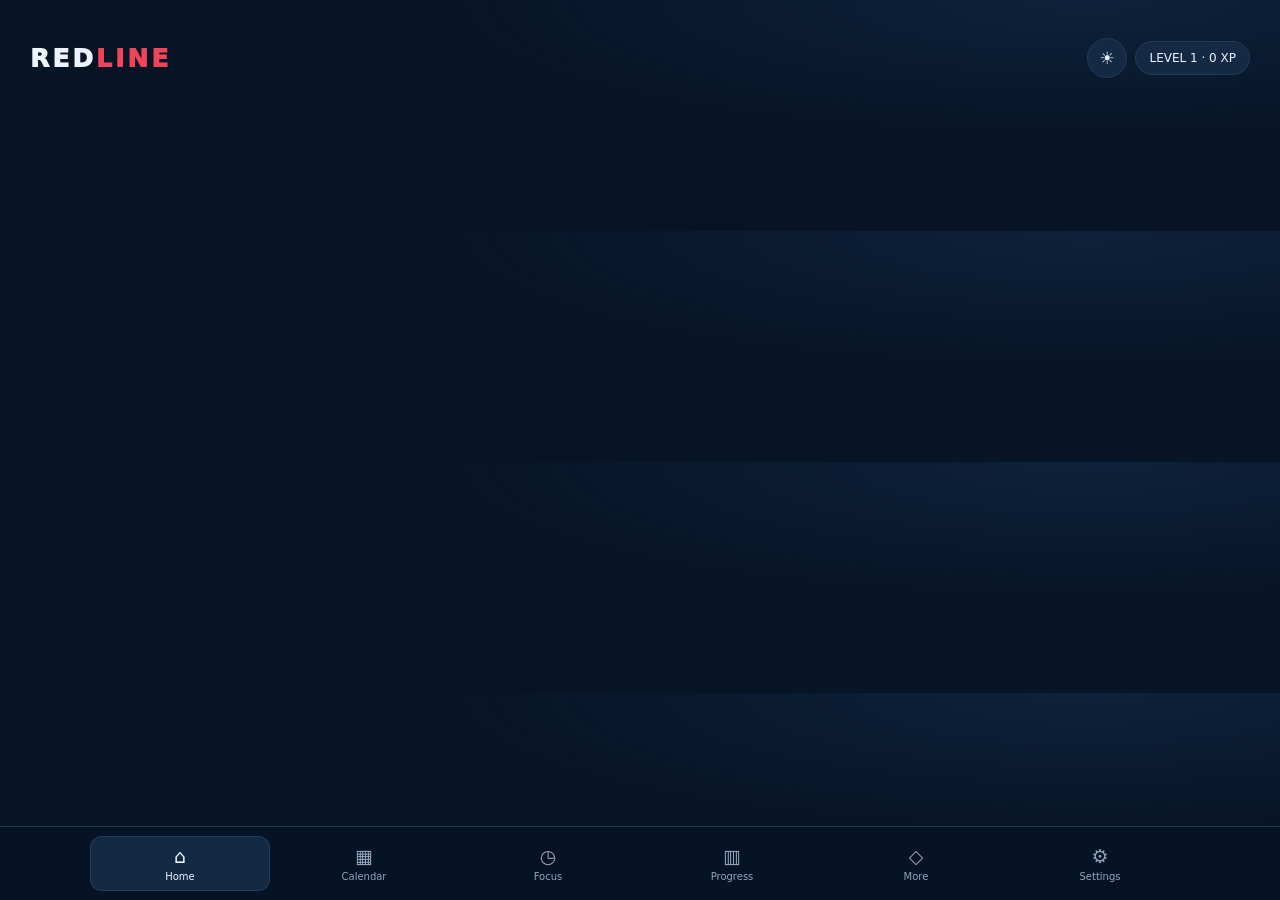
==== commit 59daa94b: "Update index.html" ====
--- a/index.html
+++ b/index.html
@@ -3,434 +3,227 @@
 <head>
 <meta charset="UTF-8">
 <meta name="viewport" content="width=device-width, initial-scale=1, viewport-fit=cover">
-<meta name="theme-color" content="#101114">
+<meta name="theme-color" content="#081426">
 <meta name="description" content="Redline — build your momentum.">
-<link rel="manifest" href="manifest.webmanifest">
-<link rel="icon" href="icon-192.png">
-<link rel="apple-touch-icon" href="icon-180.png">
-<title>Redline 2.1</title>
-
+<title>Redline 2.3</title>
 <style>
 :root{
   color-scheme:dark;
-  --bg:#101114;
-  --panel:#191b22;
-  --panel2:#22252e;
-  --line:#303440;
-  --ink:#f5f5f7;
-  --muted:#999eaa;
-  --red:#ef4053;
-  --green:#54d6a0;
-  --amber:#f2bd62;
-  --blue:#83aaff;
-  --purple:#b69aff;
-  --radius:18px;
+  --bg:#071426;--panel:#0d1d33;--panel2:#142943;--line:#233b58;
+  --ink:#edf4ff;--muted:#91a4bd;--red:#f04459;--red2:#ff6475;
+  --green:#55d6a2;--amber:#f4c16b;--blue:#78aaff;--purple:#b99cff;
+  --shadow:0 16px 40px #02091455;--radius:20px;
+}
+:root[data-theme="light"]{
+  color-scheme:light;
+  --bg:#edf3fb;--panel:#fff;--panel2:#e7eef8;--line:#d2deec;
+  --ink:#12243b;--muted:#657991;--red:#d92f49;--red2:#ed4960;
+  --green:#16885f;--amber:#a66a0a;--blue:#356fc6;--purple:#7956bd;
+  --shadow:0 14px 35px #29415a16;
 }
 *{box-sizing:border-box}
 body{
-  margin:0;background:var(--bg);color:var(--ink);
-  font-family:Inter,system-ui,-apple-system,sans-serif;
-  padding-bottom:100px;
+  margin:0;background:radial-gradient(ellipse at 85% 0%,#17365a66,transparent 42%),var(--bg);
+  color:var(--ink);font-family:Inter,system-ui,-apple-system,sans-serif;
+  padding-bottom:100px;transition:background .25s,color .25s;
 }
 button,input,textarea,select{font:inherit}
 button{cursor:pointer;color:inherit}
-.app{max-width:1100px;margin:auto;padding:18px}
-.top{
-  display:flex;align-items:center;justify-content:space-between;
-  padding:10px 2px 22px;
-}
-.brand{font-size:23px;font-weight:900;letter-spacing:2px}
+button:disabled{opacity:.45;cursor:not-allowed}
+.app{max-width:1400px;margin:auto;padding:22px}
+.top{display:flex;align-items:center;justify-content:space-between;padding:10px 2px 25px;gap:12px}
+.brand{font-size:25px;font-weight:950;letter-spacing:3px}
 .brand span{color:var(--red)}
-.level-pill{
-  background:var(--panel2);border:1px solid var(--line);
-  border-radius:30px;padding:8px 13px;font-size:12px;
-}
+.top-actions{display:flex;align-items:center;gap:8px}
+.level-pill,.icon-btn{background:var(--panel2);border:1px solid var(--line);border-radius:30px;padding:9px 13px;font-size:12px}
+.icon-btn{font-size:17px;width:40px;height:40px;padding:0}
 .page-heading{margin:12px 0 22px}
-.eyebrow{
-  color:var(--red);font-size:10px;font-weight:800;
-  letter-spacing:2px;text-transform:uppercase;
-}
-h1{font-size:34px;line-height:1.1;margin:9px 0}
+.eyebrow{color:var(--red);font-size:10px;font-weight:900;letter-spacing:2px;text-transform:uppercase}
+h1{font-size:clamp(30px,6vw,46px);line-height:1.08;margin:9px 0;letter-spacing:-1.2px}
 h2{font-size:19px;margin:7px 0}
 h3{margin:6px 0}
-p{line-height:1.5}
+p{line-height:1.55}
 .muted{color:var(--muted);font-size:13px}
 .card{
-  background:var(--panel);border:1px solid var(--line);
-  border-radius:var(--radius);padding:17px;margin:13px 0;
-}
+  background:linear-gradient(145deg,var(--panel),color-mix(in srgb,var(--panel) 88%,var(--blue)));
+  border:1px solid var(--line);border-radius:var(--radius);padding:19px;margin:13px 0;
+  box-shadow:var(--shadow);transition:transform .2s,border-color .2s;
+}
+.card:hover{border-color:#456789}
 .hero{
-  background:linear-gradient(135deg,#29202a,#191b22 65%);
-  border:1px solid #49313a;border-radius:23px;
-  padding:23px;margin-bottom:15px;
-}
-.hero h1{font-size:38px}
+  background:radial-gradient(circle at 90% 0%,#e83d5940,transparent 38%),linear-gradient(135deg,#102d4c,var(--panel) 72%);
+  border:1px solid #34506e;border-radius:25px;padding:27px;margin-bottom:17px;box-shadow:var(--shadow);
+}
+:root[data-theme="light"] .hero{background:radial-gradient(circle at 90% 0%,#ef405322,transparent 40%),linear-gradient(135deg,#e1edfc,#fff 75%);border-color:#c4d5e9}
+.hero h1{font-size:clamp(34px,7vw,48px)}
 .hero h1 span{color:var(--red)}
 .hero p{color:var(--muted)}
-.grid{
-  display:grid;grid-template-columns:repeat(2,minmax(0,1fr));
-  gap:10px;
-}
-.stat-card{margin:0;padding:15px}
-.stat-number{font-size:28px;font-weight:850;margin:9px 0}
+.grid{display:grid;grid-template-columns:repeat(2,minmax(0,1fr));gap:12px}
+.stat-card{margin:0;padding:17px}
+.stat-number{font-size:29px;font-weight:900;margin:9px 0;letter-spacing:-.7px}
 .stat-number small{font-size:12px;color:var(--muted)}
 .primary,.secondary,.danger{
-  border:0;border-radius:12px;padding:12px 16px;
-  font-weight:750;transition:transform .15s,filter .15s;
-}
-.primary{background:var(--red);color:white}
+  border:0;border-radius:12px;padding:12px 16px;font-weight:800;
+  transition:transform .18s,filter .18s,box-shadow .18s;
+}
+.primary{background:linear-gradient(135deg,var(--red),var(--red2));color:white;box-shadow:0 7px 18px #ef405333}
 .secondary{background:var(--panel2);border:1px solid var(--line)}
-.danger{background:#48232a;color:#ffb3bc}
+.danger{background:#572632;color:#ffc0c8}
+:root[data-theme="light"] .danger{background:#ffe4e8;color:#a51f36}
+button:hover{filter:brightness(1.1)}
 button:active{transform:scale(.96)}
 .block{width:100%;margin-top:9px}
-input,textarea,select{
-  width:100%;padding:12px;border-radius:11px;
-  border:1px solid var(--line);background:var(--panel2);
-  color:var(--ink);outline:none;
-}
+input,textarea,select{width:100%;padding:12px;border-radius:11px;border:1px solid var(--line);background:var(--panel2);color:var(--ink);outline:none}
 textarea{resize:vertical;min-height:100px}
-input:focus,textarea:focus,select:focus{border-color:var(--red)}
+input:focus,textarea:focus,select:focus{border-color:var(--red);box-shadow:0 0 0 3px #ef40551c}
 .field{margin:13px 0}
-.field label{
-  display:block;font-size:10px;letter-spacing:1.5px;
-  color:var(--muted);font-weight:800;margin-bottom:7px;
-}
-.section-head{
-  display:flex;align-items:center;justify-content:space-between;
-  gap:10px;margin:22px 0 10px;
-}
-.task{
-  display:flex;align-items:center;gap:11px;
-  padding:13px 0;border-bottom:1px solid var(--line);
-}
+.field label{display:block;font-size:10px;letter-spacing:1.5px;color:var(--muted);font-weight:900;margin-bottom:7px}
+.section-head{display:flex;align-items:center;justify-content:space-between;gap:10px;margin:22px 0 10px}
+.task{display:flex;align-items:center;gap:11px;padding:13px 0;border-bottom:1px solid var(--line)}
 .task:last-child{border:0}
 .task input[type=checkbox]{width:20px;height:20px;accent-color:var(--red)}
 .task.done .task-name{text-decoration:line-through;color:var(--muted)}
-.task-name{font-weight:650;flex:1;overflow-wrap:anywhere}
-.task small{display:block;color:var(--muted);margin-top:4px}
-.delete{
-  border:0;background:transparent;color:var(--muted);
-  font-size:20px;padding:5px 9px;
-}
-.progress-track{
-  height:9px;background:var(--panel2);border-radius:20px;
-  overflow:hidden;margin:12px 0;
-}
-.progress-track i{
-  display:block;height:100%;background:var(--red);
-  border-radius:20px;transition:width .3s;
-}
+.task-name{font-weight:700;flex:1;overflow-wrap:anywhere}
+.task small{display:block;color:var(--muted);margin-top:4px;font-weight:500}
+.delete{border:0;background:transparent;color:var(--muted);font-size:20px;padding:5px 9px}
+.progress-track{height:9px;background:var(--panel2);border-radius:20px;overflow:hidden;margin:12px 0}
+.progress-track i{display:block;height:100%;background:linear-gradient(90deg,var(--red),#ff8791);border-radius:20px;transition:width .4s}
 .date-strip{display:flex;gap:7px;overflow-x:auto;padding:5px 0 15px}
-.date-btn{
-  min-width:49px;padding:9px 5px;background:var(--panel);
-  border:1px solid var(--line);border-radius:13px;
-  display:flex;flex-direction:column;align-items:center;gap:5px;
-}
+.date-btn{min-width:49px;padding:9px 5px;background:var(--panel);border:1px solid var(--line);border-radius:13px;display:flex;flex-direction:column;align-items:center;gap:5px}
 .date-btn span{font-size:10px;color:var(--muted)}
-.date-btn.active{border-color:var(--red);background:#382029}
-.date-btn b{font-size:17px}
-.date-btn i{font-size:10px;color:var(--green)}
-.nav{
-  position:fixed;bottom:0;left:0;right:0;z-index:10;
-  background:#15161bf2;border-top:1px solid var(--line);
-  padding:9px 5px calc(9px + env(safe-area-inset-bottom));
-  backdrop-filter:blur(15px);
-}
-.nav-inner{
-  max-width:1100px;margin:auto;display:flex;
-  justify-content:space-around;gap:3px;
-}
-.nav button{
-  flex:1;border:0;background:transparent;color:var(--muted);
-  padding:9px 2px;border-radius:12px;font-size:10px;
-}
-.nav button.active{color:white;background:var(--panel2)}
+.date-btn.active{border-color:var(--red);background:color-mix(in srgb,var(--red) 14%,var(--panel))}
+.date-btn b{font-size:17px}.date-btn i{font-size:10px;color:var(--green)}
+.nav{position:fixed;bottom:0;left:0;right:0;z-index:10;background:color-mix(in srgb,var(--bg) 88%,transparent);border-top:1px solid var(--line);padding:9px 5px calc(9px + env(safe-area-inset-bottom));backdrop-filter:blur(18px)}
+.nav-inner{max-width:1100px;margin:auto;display:flex;justify-content:space-around;gap:4px}
+.nav button{flex:1;border:0;background:transparent;color:var(--muted);padding:9px 2px;border-radius:12px;font-size:10px}
+.nav button.active{color:var(--ink);background:var(--panel2);box-shadow:inset 0 0 0 1px var(--line)}
 .nav button span{display:block;font-size:19px;margin-bottom:4px}
-.timer{font-size:55px;font-weight:850;letter-spacing:2px;text-align:center;margin:20px 0}
-.timer-ring{
-  width:220px;height:220px;border:8px solid var(--panel2);
-  border-radius:50%;display:flex;align-items:center;
-  justify-content:center;margin:20px auto;
-}
+.timer{font-size:clamp(43px,10vw,58px);font-weight:950;letter-spacing:2px;text-align:center;margin:20px 0;font-variant-numeric:tabular-nums}
+.timer-ring{width:220px;height:220px;border:8px solid var(--panel2);border-top-color:var(--red);border-radius:50%;display:flex;align-items:center;justify-content:center;margin:20px auto;box-shadow:0 0 35px #ef40551b}
 .center{text-align:center}
-.quote{font-size:19px;font-weight:700;line-height:1.5;padding:15px 0}
+.quote{font-size:19px;font-weight:750;line-height:1.5;padding:15px 0}
 .chart{display:flex;align-items:flex-end;gap:7px;height:150px;padding:15px 0 0}
-.bar-col{
-  flex:1;height:100%;display:flex;flex-direction:column;
-  justify-content:flex-end;align-items:center;gap:6px;min-width:0;
-}
-.bar-col i{
-  width:70%;max-width:30px;background:var(--red);
-  border-radius:6px 6px 2px 2px;min-height:2px;
-}
+.bar-col{flex:1;height:100%;display:flex;flex-direction:column;justify-content:flex-end;align-items:center;gap:6px;min-width:0}
+.bar-col i{width:70%;max-width:30px;background:linear-gradient(0deg,var(--red),#ff8a96);border-radius:6px 6px 2px 2px;min-height:2px}
 .bar-col span{font-size:9px;color:var(--muted)}
-.calendar-grid{display:grid;grid-template-columns:repeat(7,minmax(0,1fr));gap:5px}
-.calendar-day{
-  min-height:48px;border:1px solid var(--line);
-  border-radius:9px;background:var(--panel2);
-  display:flex;flex-direction:column;align-items:center;
-  justify-content:center;font-size:12px;min-width:0;
-}
-.calendar-day.today{border-color:var(--red)}
-.calendar-day.marked{background:#263b35;border-color:var(--green)}
-.badge{
-  border:1px solid var(--line);background:var(--panel2);
-  padding:12px;border-radius:13px;margin:5px 0;
-}
-.badge.unlocked{border-color:#8a7040}
-.badge.locked{opacity:.5}
-.shop-item{
-  display:flex;align-items:center;gap:12px;
-  padding:13px 0;border-bottom:1px solid var(--line);
-}
-.shop-item .emoji{font-size:27px}
-.shop-item .details{flex:1}
-.toast{
-  position:fixed;bottom:90px;left:50%;transform:translateX(-50%);
-  background:#30333d;color:white;padding:12px 18px;
-  border-radius:12px;z-index:30;font-size:13px;
-  opacity:0;pointer-events:none;transition:opacity .2s;
-}
+.badge{border:1px solid var(--line);background:var(--panel);padding:12px;border-radius:13px;margin:8px 0}
+.badge.unlocked{border-color:var(--amber)}.badge.locked{opacity:.58}
+.toast{position:fixed;bottom:90px;left:50%;transform:translateX(-50%);background:var(--panel2);border:1px solid var(--line);color:var(--ink);padding:12px 18px;border-radius:12px;z-index:30;font-size:13px;opacity:0;pointer-events:none;transition:opacity .2s;box-shadow:var(--shadow);max-width:90vw;text-align:center}
 .toast.show{opacity:1}
-.modal{
-  display:none;position:fixed;inset:0;background:#000b;
-  z-index:20;align-items:center;justify-content:center;padding:18px;
-}
+.modal{display:none;position:fixed;inset:0;background:#000b;z-index:20;align-items:center;justify-content:center;padding:18px}
 .modal.show{display:flex}
-.modal-box{
-  width:100%;max-width:500px;background:var(--panel);
-  border:1px solid var(--line);border-radius:20px;padding:20px;
-  max-height:90vh;overflow:auto;
-}
+.modal-box{width:100%;max-width:500px;background:var(--panel);border:1px solid var(--line);border-radius:20px;padding:20px;max-height:90vh;overflow:auto;box-shadow:var(--shadow)}
 .empty{text-align:center;padding:25px 10px;color:var(--muted)}
 .small{font-size:11px}
-
-/* CALENDAR 2.1 */
-.calendar-toolbar{
-  display:flex;align-items:center;justify-content:space-between;
-  gap:8px;flex-wrap:wrap;
-}
+.calendar-toolbar{display:flex;align-items:center;justify-content:space-between;gap:8px;flex-wrap:wrap}
 .calendar-toolbar h2{flex:1;text-align:center}
 .calendar-controls{display:flex;gap:6px;align-items:center}
 .calendar-controls button{padding:9px 12px}
-.view-switch{
-  display:flex;gap:4px;background:var(--panel2);
-  padding:4px;border-radius:12px;
-}
-.view-switch button{
-  border:0;background:transparent;color:var(--muted);
-  border-radius:9px;padding:8px 10px;font-size:12px;
-}
+.view-switch{display:flex;gap:4px;background:var(--panel2);padding:4px;border-radius:12px;flex-wrap:wrap}
+.view-switch button{border:0;background:transparent;color:var(--muted);border-radius:9px;padding:8px 10px;font-size:12px}
 .view-switch button.active{background:var(--red);color:white}
-.cal-weekdays{
-  display:grid;grid-template-columns:repeat(7,minmax(0,1fr));
-  gap:5px;margin-bottom:6px;
-}
+.cal-weekdays,.month-grid{display:grid;grid-template-columns:repeat(7,minmax(0,1fr));gap:5px}
+.cal-weekdays{margin-bottom:6px}
 .cal-weekdays div{text-align:center;color:var(--muted);font-size:11px;padding:7px 0}
-.month-grid{
-  display:grid;grid-template-columns:repeat(7,minmax(0,1fr));gap:5px;
-}
-.month-cell{
-  min-height:105px;padding:7px 5px;border:1px solid var(--line);
-  border-radius:10px;background:var(--panel2);text-align:left;
-  display:flex;flex-direction:column;gap:4px;overflow:hidden;
-}
-.month-cell.outside{opacity:.35}
-.month-cell.selected{border:1px solid var(--red);background:#30212a}
-.month-cell.today .day-number{color:var(--red);font-weight:900}
+.month-cell{min-height:100px;padding:7px 5px;border:1px solid var(--line);border-radius:10px;background:var(--panel2);text-align:left;display:flex;flex-direction:column;gap:4px;overflow:hidden}
+.month-cell.outside{opacity:.35}.month-cell.selected{border:1px solid var(--red);background:color-mix(in srgb,var(--red) 13%,var(--panel2))}
+.month-cell.today .day-number{color:var(--red);font-weight:950}
 .day-number{font-size:12px}
-.event-dot{
-  font-size:10px;padding:3px 5px;border-radius:5px;
-  white-space:nowrap;overflow:hidden;text-overflow:ellipsis;
-  background:#34415a;color:#dce7ff;
-}
-.event-dot.task-dot{background:#263b35;color:#b6f3d8}
-.event-dot.exam-dot{background:#4b3821;color:#ffdfa5}
+.event-dot{font-size:10px;padding:3px 5px;border-radius:5px;white-space:nowrap;overflow:hidden;text-overflow:ellipsis;background:#344c6b;color:#e2edff}
+.event-dot.task-dot{background:#214b40;color:#b6f3d8}.event-dot.exam-dot{background:#59421f;color:#ffdfa5}
 .calendar-day-list{display:flex;flex-direction:column;gap:8px}
-.event-card{
-  display:flex;gap:10px;padding:12px;border:1px solid var(--line);
-  background:var(--panel2);border-radius:12px;align-items:flex-start;
-}
+.event-card{display:flex;gap:10px;padding:12px;border:1px solid var(--line);background:var(--panel2);border-radius:12px;align-items:flex-start;margin:7px 0}
 .event-color{width:4px;min-width:4px;align-self:stretch;border-radius:5px}
-.event-content{flex:1;min-width:0}
-.event-content b{overflow-wrap:anywhere}
-.event-actions{display:flex;gap:5px}
-.event-actions button{padding:6px 9px;font-size:12px}
-.agenda-date{font-size:12px;color:var(--red);font-weight:800;margin:18px 0 8px}
-.time-grid{
-  overflow:auto;max-height:650px;border:1px solid var(--line);
-  border-radius:13px;background:var(--panel);
-}
+.event-content{flex:1;min-width:0}.event-content b{overflow-wrap:anywhere}
+.event-actions{display:flex;gap:5px}.event-actions button{padding:6px 9px;font-size:12px}
+.agenda-date{font-size:12px;color:var(--red);font-weight:900;margin:18px 0 8px}
+.time-grid{overflow:auto;max-height:650px;border:1px solid var(--line);border-radius:13px;background:var(--panel)}
 .time-grid-inner{position:relative;min-width:520px}
-.time-row{
-  display:grid;grid-template-columns:58px 1fr;
-  min-height:58px;border-bottom:1px solid var(--line);
-}
+.time-row{display:grid;grid-template-columns:58px 1fr;min-height:58px;border-bottom:1px solid var(--line)}
 .time-label{font-size:10px;color:var(--muted);padding:5px;text-align:center}
 .time-slot{position:relative;border-left:1px solid var(--line)}
-.time-event{
-  position:absolute;left:5px;right:5px;top:3px;
-  border-radius:7px;padding:6px 8px;font-size:11px;
-  overflow:hidden;z-index:2;border-left:3px solid var(--blue);
-}
-.note-card{
-  position:relative;background:#29252a;border:1px solid #51404a;
-  border-radius:14px;padding:17px 48px 17px 16px;
-  min-height:100px;white-space:pre-wrap;overflow-wrap:anywhere;
-  line-height:1.65;
-}
-.note-edit{
-  position:absolute;top:9px;right:9px;width:34px;height:34px;
-  border:1px solid var(--line);border-radius:10px;
-  background:var(--panel2);font-size:17px;
-}
+.time-event{position:absolute;left:64px;right:5px;top:3px;border-radius:7px;padding:6px 8px;font-size:11px;overflow:hidden;z-index:2;border-left:3px solid var(--blue);cursor:pointer}
+.note-card{position:relative;background:var(--panel2);border:1px solid var(--line);border-radius:14px;padding:17px 48px 17px 16px;min-height:100px;white-space:pre-wrap;overflow-wrap:anywhere;line-height:1.65}
+.note-edit{position:absolute;top:9px;right:9px;width:34px;height:34px;border:1px solid var(--line);border-radius:10px;background:var(--panel);font-size:17px}
 .color-options{display:flex;gap:9px;flex-wrap:wrap}
-.color-choice{
-  width:28px;height:28px;border-radius:50%;
-  border:3px solid transparent;padding:0;
-}
-.color-choice.active{outline:2px solid white;outline-offset:2px}
+.color-choice{width:28px;height:28px;border-radius:50%;border:3px solid transparent;padding:0}
+.color-choice.active{outline:2px solid var(--ink);outline-offset:2px}
+
+/* REDLINE 2.3 */
+#screen{animation:screenIn .28s ease both}
+@keyframes screenIn{from{opacity:0;transform:translateY(9px)}to{opacity:1;transform:translateY(0)}}
+.primary,.secondary,.danger,.nav button,.icon-btn{ -webkit-tap-highlight-color:transparent}
+.primary:active,.secondary:active,.danger:active,.nav button:active{transform:scale(.95)}
+.setting-row{display:flex;align-items:center;justify-content:space-between;gap:15px;padding:14px 0;border-bottom:1px solid var(--line)}
+.setting-row:last-child{border:0}
+.setting-row b{display:block}
+.setting-row .muted{margin-top:4px}
+.setting-switch{width:48px;height:27px;accent-color:var(--red)}
+.quick-grid{display:grid;grid-template-columns:repeat(3,minmax(0,1fr));gap:10px}
+.quick-action{min-height:100px;display:flex;flex-direction:column;align-items:flex-start;justify-content:space-between;text-align:left}
+.quick-action span{font-size:22px}
+.profile-mark{width:54px;height:54px;border-radius:17px;background:linear-gradient(135deg,var(--red),#7e263f);display:grid;place-items:center;font-weight:950;font-size:22px;color:white}
 @media(max-width:600px){
-  .app{padding:13px}
-  .month-cell{min-height:72px;padding:5px 3px}
-  .event-dot{font-size:9px;padding:2px 3px}
-  .view-switch button{padding:8px 7px;font-size:11px}
-  .calendar-toolbar{gap:6px}
-  .calendar-toolbar h2{font-size:16px}
-}
-@media(min-width:650px){
-  .app{padding:25px}
-  .hero{padding:30px}
-  h1{font-size:40px}
-}
+ .app{padding:13px}.month-cell{min-height:70px;padding:5px 3px}
+ .event-dot{font-size:9px;padding:2px 3px}
+ .view-switch button{padding:8px 7px;font-size:11px}
+ .calendar-toolbar{gap:6px}.calendar-toolbar h2{font-size:16px}
+ .level-pill{font-size:10px;padding:8px 10px}
+ .quick-grid{grid-template-columns:repeat(2,minmax(0,1fr))}
+}
+@media(min-width:800px){
+ .app{padding:28px}
+ .today-layout{display:grid;grid-template-columns:minmax(0,1.5fr) minmax(300px,1fr);gap:18px;align-items:start}
+ .today-layout>.main-column,.today-layout>.side-column{min-width:0}
+ .hero{padding:32px}
+}
+@media(prefers-reduced-motion:reduce){
+ *,*::before,*::after{animation-duration:.01ms!important;transition-duration:.01ms!important;scroll-behavior:auto!important}
+}
+body.reduce-motion *,body.reduce-motion *::before,body.reduce-motion *::after{animation:none!important;transition:none!important}
 </style>
 </head>
-
 <body>
 <div class="app">
-  <header class="top">
-    <div class="brand">RED<span>LINE</span></div>
+<header class="top">
+  <div class="brand">RED<span>LINE</span></div>
+  <div class="top-actions">
+    <button class="icon-btn" id="themeToggle" onclick="toggleTheme()" aria-label="Toggle theme">☀</button>
     <div class="level-pill" id="levelPill">LEVEL 1 · 0 XP</div>
-  </header>
-  <main id="screen"></main>
+  </div>
+</header>
+<main id="screen"></main>
 </div>
-
-<nav class="nav">
-  <div class="nav-inner" id="nav"></div>
-</nav>
-
+<nav class="nav"><div class="nav-inner" id="nav"></div></nav>
 <div class="toast" id="toast"></div>
 
-<!-- TASK MODAL -->
-<div class="modal" id="taskModal">
-  <div class="modal-box">
-    <div class="section-head">
-      <h2>New task</h2>
-      <button class="delete" onclick="closeTaskModal()">✕</button>
-    </div>
-    <div class="field">
-      <label>TASK NAME</label>
-      <input id="taskName" maxlength="100" placeholder="What needs to get done?">
-    </div>
-    <div class="field">
-      <label>DATE</label>
-      <input id="taskDate" type="date">
-    </div>
-    <div class="field">
-      <label>CATEGORY</label>
-      <select id="taskCat"></select>
-    </div>
-    <div class="field">
-      <label>PRIORITY</label>
-      <select id="taskPri">
-        <option value="0">Normal</option>
-        <option value="1">Important</option>
-        <option value="2">High</option>
-      </select>
-    </div>
-    <div class="field">
-      <label>REPEAT</label>
-      <select id="taskRep">
-        <option value="none">Does not repeat</option>
-        <option value="daily">Daily</option>
-        <option value="weekly">Weekly</option>
-      </select>
-    </div>
-    <button class="primary block" onclick="addTask()">Add task</button>
-  </div>
-</div>
-
-<!-- EVENT MODAL -->
-<div class="modal" id="eventModal">
-  <div class="modal-box">
-    <div class="section-head">
-      <h2 id="eventModalTitle">Create event</h2>
-      <button class="delete" onclick="closeEventModal()">✕</button>
-    </div>
-    <input type="hidden" id="eventEditId">
-    <div class="field">
-      <label>EVENT TITLE</label>
-      <input id="eventName" maxlength="120" placeholder="Class, meeting, activity...">
-    </div>
-    <div class="grid">
-      <div class="field">
-        <label>START DATE</label>
-        <input id="eventDate" type="date">
-      </div>
-      <div class="field">
-        <label>END DATE</label>
-        <input id="eventEndDate" type="date">
-      </div>
-    </div>
-    <div class="grid">
-      <div class="field">
-        <label>START TIME</label>
-        <input id="eventTime" type="time">
-      </div>
-      <div class="field">
-        <label>END TIME</label>
-        <input id="eventEndTime" type="time">
-      </div>
-    </div>
-    <div class="field">
-      <label>LOCATION</label>
-      <input id="eventLocation" maxlength="120" placeholder="Optional">
-    </div>
-    <div class="field">
-      <label>DESCRIPTION</label>
-      <textarea id="eventDescription" placeholder="Add details..."></textarea>
-    </div>
-    <div class="field">
-      <label>CALENDAR</label>
-      <select id="eventCategory">
-        <option value="Personal">Personal</option>
-        <option value="School">School</option>
-        <option value="Work">Work</option>
-        <option value="Fitness">Fitness</option>
-        <option value="Other">Other</option>
-      </select>
-    </div>
-    <div class="field">
-      <label>EVENT COLOUR</label>
-      <div class="color-options" id="eventColors"></div>
-    </div>
-    <div class="field">
-      <label>REPEAT</label>
-      <select id="eventRepeat">
-        <option value="none">Does not repeat</option>
-        <option value="daily">Daily</option>
-        <option value="weekly">Weekly</option>
-        <option value="monthly">Monthly</option>
-        <option value="yearly">Yearly</option>
-      </select>
-    </div>
-    <button class="primary block" onclick="saveEvent()">Save event</button>
-  </div>
-</div>
+<div class="modal" id="taskModal"><div class="modal-box">
+  <div class="section-head"><h2>New task</h2><button class="delete" onclick="closeTaskModal()">✕</button></div>
+  <div class="field"><label>TASK NAME</label><input id="taskName" maxlength="100" placeholder="What needs to get done?"></div>
+  <div class="field"><label>DATE</label><input id="taskDate" type="date"></div>
+  <div class="field"><label>CATEGORY</label><select id="taskCat"></select></div>
+  <div class="field"><label>PRIORITY</label><select id="taskPri"><option value="0">Normal</option><option value="1">Important</option><option value="2">High</option></select></div>
+  <div class="field"><label>REPEAT</label><select id="taskRep"><option value="none">Does not repeat</option><option value="daily">Daily</option><option value="weekly">Weekly</option></select></div>
+  <button class="primary block" onclick="addTask()">Add task</button>
+</div></div>
+
+<div class="modal" id="eventModal"><div class="modal-box">
+  <div class="section-head"><h2 id="eventModalTitle">Create event</h2><button class="delete" onclick="closeEventModal()">✕</button></div>
+  <input type="hidden" id="eventEditId">
+  <div class="field"><label>EVENT TITLE</label><input id="eventName" maxlength="120" placeholder="Class, meeting, activity..."></div>
+  <div class="grid"><div class="field"><label>START DATE</label><input id="eventDate" type="date"></div><div class="field"><label>END DATE</label><input id="eventEndDate" type="date"></div></div>
+  <div class="grid"><div class="field"><label>START TIME</label><input id="eventTime" type="time"></div><div class="field"><label>END TIME</label><input id="eventEndTime" type="time"></div></div>
+  <div class="field"><label>LOCATION</label><input id="eventLocation" maxlength="120" placeholder="Optional"></div>
+  <div class="field"><label>DESCRIPTION</label><textarea id="eventDescription" placeholder="Add details..."></textarea></div>
+  <div class="field"><label>CALENDAR</label><select id="eventCategory"><option>Personal</option><option>School</option><option>Work</option><option>Fitness</option><option>Other</option></select></div>
+  <div class="field"><label>EVENT COLOUR</label><div class="color-options" id="eventColors"></div></div>
+  <div class="field"><label>REPEAT</label><select id="eventRepeat"><option value="none">Does not repeat</option><option value="daily">Daily</option><option value="weekly">Weekly</option><option value="monthly">Monthly</option><option value="yearly">Yearly</option></select></div>
+  <button class="primary block" onclick="saveEvent()">Save event</button>
+</div></div>
 
 <script>
 // ==========================================
-// REDLINE 2.1 — CORE ENGINE
+// REDLINE 2.3 — CORE ENGINE
 // ==========================================
 
 const $=id=>document.getElementById(id);
@@ -439,1411 +232,1167 @@
 const fromKey=k=>{const [y,m,d]=k.split('-').map(Number);return new Date(y,m-1,d)};
 const todayKey=()=>dateKey(new Date());
 const addDays=(key,n)=>{const d=fromKey(key);d.setDate(d.getDate()+n);return dateKey(d)};
-const read=(key,fallback)=>{
-  try{
-    const value=localStorage.getItem('rl2-'+key);
-    return value===null?fallback:JSON.parse(value);
-  }catch(e){return fallback}
-};
-const write=(key,value)=>localStorage.setItem('rl2-'+key,JSON.stringify(value));
-
-let tasks=read('tasks',[]);
-let cats=read('cats',['Study','Personal','Fitness','Other']);
-let focus=read('focus',{});
-let exams=read('exams',[]);
-let notes=read('notes',{});
-let events=read('events',[]);
+const read=(key,fallback)=>{try{const v=localStorage.getItem('rl2-'+key);return v===null?fallback:JSON.parse(v)}catch(e){return fallback}};
+const write=(key,value)=>{try{localStorage.setItem('rl2-'+key,JSON.stringify(value))}catch(e){console.warn('Storage write failed',e)}};
+
+let tasks=read('tasks',[]),cats=read('cats',['Study','Personal','Fitness','Other']);
+let focus=read('focus',{}),exams=read('exams',[]),notes=read('notes',{}),events=read('events',[]);
 let xp=Number(read('xp',0))||0;
-let coins=Number(read('coins',0))||0;
 let xpAwards=read('xpAwards',{});
-let owned=read('owned',['default']);
-let avatar=read('avatar','default');
-let challenges=read('challenges',[]);
-let completedDays=read('completedDays',[]);
+let challenges=read('challenges',[]),completedDays=read('completedDays',[]);
 let weeklyGoal=Number(read('goal',20))||20;
-
-let tab='today';
-let selectedDate=todayKey();
-let statsRange='Week';
-let calendarMonth=new Date();
-let calendarView='month';
-let calendarSearch='';
-let calendarFilter='All';
-let selectedEventColor='#83aaff';
-let editingNote=false;
-
-let timerLength=25*60;
-let timerLeft=25*60;
-let timerEndAt=Number(read('timerEndAt',0))||0;
-let timerId=null;
+let tab='today',selectedDate=todayKey(),calendarMonth=new Date(),calendarView='month';
+let calendarSearch='',calendarFilter='All',selectedEventColor='#78aaff',editingNote=false;
+let timerLength=1500,timerLeft=1500,timerEndAt=Number(read('timerEndAt',0))||0,timerId=null;
 let timerRunning=timerEndAt>Date.now();
+let currentQuote=read('quote',0);
+let theme=read('theme','dark');
+let profileName=read('profileName','Operator');
+let reduceMotion=read('reduceMotion',false);
 
 const NAV=[
-  ['today','☀️','Today'],
-  ['calendar','🗓️','Calendar'],
-  ['focus','⏱️','Focus'],
-  ['progress','📊','Progress'],
-  ['more','☰','More']
+ ['today','⌂','Home'],
+ ['calendar','▦','Calendar'],
+ ['focus','◷','Focus'],
+ ['progress','▥','Progress'],
+ ['more','◇','More'],
+ ['settings','⚙','Settings']
 ];
 
-const COLORS=[
-  '#83aaff','#54d6a0','#ef4053','#f2bd62',
-  '#b69aff','#ff91c8','#69d8dc','#b2b6c2'
+const QUOTES=[
+ 'Discipline creates freedom.',
+ 'Small progress is still progress.',
+ 'Your future is built by what you do today.',
+ 'Focus on the process. Results will follow.',
+ 'Consistency beats motivation.',
+ 'Make your actions match your ambitions.',
+ 'One focused hour can change your day.',
+ 'Stop waiting. Start building.'
 ];
 
-const QUOTES=[
-  'Discipline beats motivation.',
-  'Small steps. Serious results.',
-  'You do not need to be perfect. You need to be consistent.',
-  'Your future is built by what you do today.',
-  'Start before you feel ready.',
-  'One focused hour can change your day.',
-  'Stop waiting. Start doing.',
-  'Make your actions match your ambitions.',
-  'Consistency creates confidence.',
-  'Do the work. Let the results speak.',
-  'Progress is still progress, no matter how small.',
-  'Your only competition is who you were yesterday.',
-  'A little every day adds up.',
-  'Stay patient. Stay disciplined.',
-  'You can restart as many times as you need.',
-  'Make today count.',
-  'Focus on the next step, not the whole staircase.',
-  'Hard work is a habit, not a mood.',
-  'Build a life you are proud of.',
-  'Less excuses. More execution.'
-];
-
-const SHOP=[
-  {id:'default',name:'Classic',emoji:'⚡',price:0},
-  {id:'fire',name:'Flame',emoji:'🔥',price:100},
-  {id:'crown',name:'Royal',emoji:'👑',price:150},
-  {id:'robot',name:'Robot',emoji:'🤖',price:200},
-  {id:'diamond',name:'Diamond',emoji:'💎',price:250},
-  {id:'ninja',name:'Ninja',emoji:'🥷',price:300},
-  {id:'star',name:'Star',emoji:'⭐',price:350},
-  {id:'ghost',name:'Ghost',emoji:'👻',price:400}
-];
+const COLORS=['#78aaff','#f04459','#55d6a2','#f4c16b','#b99cff','#ff8d57'];
 
 function save(){
-  write('tasks',tasks);
-  write('cats',cats);
-  write('focus',focus);
-  write('exams',exams);
-  write('notes',notes);
-  write('events',events);
-  write('xp',xp);
-  write('coins',coins);
-  write('xpAwards',xpAwards);
-  write('owned',owned);
-  write('avatar',avatar);
-  write('challenges',challenges);
-  write('completedDays',completedDays);
-  write('goal',weeklyGoal);
-  write('timerEndAt',timerEndAt);
+ write('tasks',tasks);write('cats',cats);write('focus',focus);
+ write('exams',exams);write('notes',notes);write('events',events);
+ write('xp',xp);write('xpAwards',xpAwards);
+ write('challenges',challenges);write('completedDays',completedDays);
+ write('goal',weeklyGoal);write('timerEndAt',timerEndAt);
+ write('profileName',profileName);write('reduceMotion',reduceMotion);
+}
+
+function toast(message){
+ const el=$('toast');
+ if(!el)return;
+ el.textContent=message;
+ el.classList.add('show');
+ clearTimeout(window.toastTimeout);
+ window.toastTimeout=setTimeout(()=>el.classList.remove('show'),2300);
+}
+
+function level(){return Math.floor(xp/100)+1}
+function levelProgress(){return xp%100}
+
+function awardXP(amount){
+ xp+=amount;
+ save();
+ toast(`+${amount} XP earned`);
 }
 
 function escapeHTML(value){
-  return String(value??'').replace(/[&<>"']/g,c=>({
-    '&':'&amp;','<':'&lt;','>':'&gt;','"':'&quot;',"'":'&#39;'
-  }[c]));
-}
-
-function toast(message){
-  const el=$('toast');
-  el.textContent=message;
-  el.classList.add('show');
-  clearTimeout(window.toastTimeout);
-  window.toastTimeout=setTimeout(()=>el.classList.remove('show'),2300);
-}
-
-function level(){
-  return Math.floor(xp/100)+1;
-}
+ return String(value??'').replace(/[&<>"']/g,c=>({
+ '&':'&amp;','<':'&lt;','>':'&gt;','"':'&quot;',"'":'&#39;'
+ })[c]);
+}
+
+function formatDate(key){
+ return fromKey(key).toLocaleDateString('en-IN',{
+  weekday:'short',day:'numeric',month:'short'
+ });
+}
+
+function shortDate(key){
+ return fromKey(key).toLocaleDateString('en-IN',{day:'numeric',month:'short'});
+}
+
+function isSameDay(a,b){return a===b}
+
+function applyTheme(){
+ document.documentElement.dataset.theme=theme;
+ $('themeToggle').textContent=theme==='dark'?'☀':'☾';
+}
+
+function toggleTheme(){
+ theme=theme==='dark'?'light':'dark';
+ write('theme',theme);
+ applyTheme();
+}
+
+function go(next){
+ tab=next;
+ render();
+ window.scrollTo({top:0,behavior:reduceMotion?'auto':'smooth'});
+}
+
+function renderNav(){
+ $('nav').innerHTML=NAV.map(n=>`
+  <button class="${tab===n[0]?'active':''}" onclick="go('${n[0]}')">
+   <span>${n[1]}</span>${n[2]}
+  </button>
+ `).join('');
+}
+
+function render(){
+ renderNav();
+ $('levelPill').textContent=`LEVEL ${level()} · ${xp} XP`;
+ const screens={
+  today:renderToday,
+  calendar:renderCalendar,
+  focus:renderFocus,
+  progress:renderStats,
+  more:renderMore,
+  settings:renderSettings
+ };
+ (screens[tab]||renderToday)();
+}
+
+function completedTasks(){
+ return tasks.filter(t=>t.done).length;
+}
+
+function tasksForDate(key){
+ return tasks.filter(t=>t.date===key);
+}
+
+function getFocusMinutes(key){
+ return Number(focus[key]||0);
+}
+
+function ring(percent,label){
+ const safe=Math.max(0,Math.min(100,percent));
+ return `
+ <div style="width:90px;height:90px;border-radius:50%;background:conic-gradient(var(--red) ${safe*3.6}deg,var(--panel2) 0);display:grid;place-items:center;flex-shrink:0">
+  <div style="width:72px;height:72px;border-radius:50%;background:var(--panel);display:grid;place-items:center;font-size:16px;font-weight:900">${label}</div>
+ </div>`;
+}
+
+function renderToday(){
+ const today=todayKey();
+ const todays=tasksForDate(today);
+ const done=todays.filter(t=>t.done).length;
+ const total=todays.length;
+ const percent=total?Math.round(done/total*100):0;
+ const mins=getFocusMinutes(today);
+ const hours=Math.floor(mins/60),remaining=mins%60;
+
+ const week=[];
+ const start=new Date();
+ start.setDate(start.getDate()-start.getDay());
+ for(let i=0;i<7;i++){
+  const x=new Date(start);
+  x.setDate(start.getDate()+i);
+  week.push(x);
+ }
+
+ const upcoming=events
+  .filter(e=>e.date>=today)
+  .sort((a,b)=>(a.date+(a.time||'')).localeCompare(b.date+(b.time||'')))
+  .slice(0,4);
+
+ $('screen').innerHTML=`
+ <section class="hero">
+  <div class="eyebrow">REDLINE 2.3 / DAILY COMMAND</div>
+  <h1>Make today<br><span>count.</span></h1>
+  <p>Welcome back, ${escapeHTML(profileName)}. Your next move starts now.</p>
+  <div style="display:flex;gap:10px;flex-wrap:wrap;margin-top:20px">
+   <button class="primary" onclick="openTaskModal()">+ New task</button>
+   <button class="secondary" onclick="go('focus')">Start focus ↗</button>
+  </div>
+ </section>
+
+ <div class="today-layout">
+ <div class="main-column">
+  <div class="section-head">
+   <div><div class="eyebrow">YOUR SCHEDULE</div><h2>Today</h2></div>
+   <span class="muted">${formatDate(today)}</span>
+  </div>
+
+  <div class="card">
+   <div style="display:flex;align-items:center;gap:17px">
+    ${ring(percent,percent+'%')}
+    <div>
+     <div class="eyebrow">DAILY PROGRESS</div>
+     <h2>${done}<span style="color:var(--muted)"> / ${total}</span></h2>
+     <p class="muted">Tasks completed</p>
+    </div>
+   </div>
+   <div class="progress-track"><i style="width:${percent}%"></i></div>
+   <div class="muted">${total?percent+'% completed':'Add your first task to get started.'}</div>
+  </div>
+
+  <div class="section-head">
+   <h2>Tasks</h2>
+   <button class="secondary" onclick="openTaskModal()">+ Add</button>
+  </div>
+
+  <div class="card">
+   ${todays.length?todays.map(taskHTML).join(''):'<div class="empty">No tasks scheduled for today.<br>Make a plan and get moving.</div>'}
+  </div>
+
+  <div class="section-head"><h2>This week</h2></div>
+  <div class="date-strip">
+   ${week.map(x=>{
+    const k=dateKey(x);
+    const count=tasksForDate(k).filter(t=>t.done).length;
+    return `<button class="date-btn ${k===today?'active':''}" onclick="selectDay('${k}')">
+     <span>${x.toLocaleDateString('en',{weekday:'short'})}</span>
+     <b>${x.getDate()}</b><i>${count?count+' done':' '}</i>
+    </button>`;
+   }).join('')}
+  </div>
+ </div>
+
+ <div class="side-column">
+  <div class="section-head"><div><div class="eyebrow">FOCUS RECORD</div><h2>Today's focus</h2></div></div>
+  <div class="card">
+   <div class="stat-number">${hours}<small>h</small> ${remaining}<small>m</small></div>
+   <p class="muted">Time spent focusing today</p>
+   <button class="primary block" onclick="go('focus')">Open focus timer</button>
+  </div>
+
+  <div class="section-head"><h2>Upcoming events</h2><button class="secondary" onclick="go('calendar')">Calendar ↗</button></div>
+  <div class="card">
+   ${upcoming.length?upcoming.map(e=>`
+    <div class="event-card">
+     <div class="event-color" style="background:${escapeHTML(e.color||'var(--blue)')}"></div>
+     <div class="event-content"><b>${escapeHTML(e.title)}</b><div class="muted">${formatDate(e.date)} · ${escapeHTML(e.time||'All day')}</div></div>
+    </div>
+   `).join(''):'<div class="empty">No upcoming events.</div>'}
+  </div>
+
+  <div class="card">
+   <div class="eyebrow">DAILY REMINDER</div>
+   <div class="quote">“${QUOTES[currentQuote%QUOTES.length]}”</div>
+   <button class="secondary block" onclick="nextQuote()">New reminder ↻</button>
+  </div>
+ </div>
+ </div>`;
+}
+
+function selectDay(key){
+ selectedDate=key;
+ go('calendar');
+}
+
+function nextQuote(){
+ currentQuote=(currentQuote+1)%QUOTES.length;
+ write('quote',currentQuote);
+ renderToday();
+}
+
+function taskHTML(t){
+ return `
+ <div class="task ${t.done?'done':''}">
+  <input type="checkbox" ${t.done?'checked':''} onchange="toggleTask('${t.id}')">
+  <div class="task-name">${escapeHTML(t.name)}
+   <small>${escapeHTML(t.category||'Other')} · ${['Normal','Important','High'][Number(t.priority)||0]} priority</small>
+  </div>
+  <button class="delete" onclick="deleteTask('${t.id}')">×</button>
+ </div>`;
+}
+
+function openTaskModal(){
+ $('taskModal').classList.add('show');
+ $('taskDate').value=todayKey();
+ $('taskCat').innerHTML=cats.map(c=>`<option>${escapeHTML(c)}</option>`).join('');
+ $('taskName').focus();
+}
+
+function closeTaskModal(){$('taskModal').classList.remove('show')}
+
+function addTask(){
+ const name=$('taskName').value.trim();
+ if(!name){toast('Enter a task name');return}
+ const task={
+  id:String(Date.now())+Math.random().toString(16).slice(2,6),
+  name,date:$('taskDate').value||todayKey(),
+  category:$('taskCat').value||'Other',
+  priority:Number($('taskPri').value)||0,
+  repeat:$('taskRep').value,done:false
+ };
+ tasks.push(task);
+ save();closeTaskModal();
+ $('taskName').value='';
+ render();
+ toast('Task added');
+}
+
+function toggleTask(id){
+ const t=tasks.find(x=>x.id===id);
+ if(!t)return;
+ t.done=!t.done;
+ if(t.done)awardXP(10);else save();
+ if(t.done){
+  const key=t.date||todayKey();
+  if(!completedDays.includes(key))completedDays.push(key);
+ }
+ save();render();
+}
+
+function deleteTask(id){
+ if(!confirm('Delete this task?'))return;
+ tasks=tasks.filter(t=>t.id!==id);
+ save();render();toast('Task deleted');
+}
+
+// ==========================================
+// CALENDAR
+// ==========================================
+
+function openEventModal(id=null){
+ $('eventModal').classList.add('show');
+ $('eventModalTitle').textContent=id?'Edit event':'Create event';
+ const event=events.find(e=>e.id===id);
+ $('eventEditId').value=event?.id||'';
+ $('eventName').value=event?.title||'';
+ $('eventDate').value=event?.date||selectedDate||todayKey();
+ $('eventEndDate').value=event?.endDate||event?.date||selectedDate||todayKey();
+ $('eventTime').value=event?.time||'';
+ $('eventEndTime').value=event?.endTime||'';
+ $('eventLocation').value=event?.location||'';
+ $('eventDescription').value=event?.description||'';
+ $('eventCategory').value=event?.category||'Personal';
+ $('eventRepeat').value=event?.repeat||'none';
+ selectedEventColor=event?.color||'#78aaff';
+ $('eventColors').innerHTML=COLORS.map(c=>`
+  <button class="color-choice ${c===selectedEventColor?'active':''}" style="background:${c}" onclick="chooseEventColor('${c}')"></button>
+ `).join('');
+}
+
+function chooseEventColor(color){
+ selectedEventColor=color;
+ $('eventColors').querySelectorAll('button').forEach(b=>b.classList.toggle('active',b.style.background===color));
+}
+
+function closeEventModal(){$('eventModal').classList.remove('show')}
+
+function saveEvent(){
+ const title=$('eventName').value.trim();
+ if(!title){toast('Enter an event title');return}
+ const id=$('eventEditId').value;
+ const item={
+  id:id||String(Date.now()),
+  title,date:$('eventDate').value||todayKey(),
+  endDate:$('eventEndDate').value||$('eventDate').value||todayKey(),
+  time:$('eventTime').value,endTime:$('eventEndTime').value,
+  location:$('eventLocation').value.trim(),
+  description:$('eventDescription').value.trim(),
+  category:$('eventCategory').value,
+  repeat:$('eventRepeat').value,color:selectedEventColor
+ };
+ if(id){
+  const index=events.findIndex(e=>e.id===id);
+  if(index>=0)events[index]=item;
+ }else events.push(item);
+ save();closeEventModal();render();toast(id?'Event updated':'Event created');
+}
+
+function deleteEvent(id){
+ if(!confirm('Delete this event?'))return;
+ events=events.filter(e=>e.id!==id);
+ save();render();toast('Event deleted');
+}
+
+function eventHTML(e){
+ return `<div class="event-card">
+  <div class="event-color" style="background:${escapeHTML(e.color||'var(--blue)')}"></div>
+  <div class="event-content">
+   <b>${escapeHTML(e.title)}</b>
+   <div class="muted">${escapeHTML(e.time||'All day')} ${e.location?'· '+escapeHTML(e.location):''}</div>
+   ${e.description?`<p class="muted">${escapeHTML(e.description)}</p>`:''}
+   <div class="small muted">${escapeHTML(e.category||'Personal')}</div>
+  </div>
+  <div class="event-actions">
+   <button class="secondary" onclick="openEventModal('${e.id}')">Edit</button>
+   <button class="delete" onclick="deleteEvent('${e.id}')">×</button>
+  </div>
+ </div>`;
+}
+
+function renderCalendar(){
+ const y=calendarMonth.getFullYear(),m=calendarMonth.getMonth();
+ const first=new Date(y,m,1);
+ const last=new Date(y,m+1,0);
+ const offset=first.getDay();
+ const cells=[];
+ for(let i=0;i<42;i++){
+  const d=new Date(y,m,1-offset+i);
+  const key=dateKey(d);
+  const dayEvents=events.filter(e=>e.date===key);
+  const dayTasks=tasksForDate(key);
+  cells.push(`<button class="month-cell ${d.getMonth()!==m?'outside':''} ${key===selectedDate?'selected':''} ${key===todayKey()?'today':''}" onclick="selectCalendarDate('${key}')">
+   <span class="day-number">${d.getDate()}</span>
+   ${dayEvents.slice(0,2).map(e=>`<span class="event-dot" style="background:${escapeHTML(e.color||'#344c6b')}">${escapeHTML(e.title)}</span>`).join('')}
+   ${dayTasks.length?`<span class="event-dot task-dot">${dayTasks.length} tasks</span>`:''}
+  </button>`);
+ }
+ const selectedEvents=events.filter(e=>e.date===selectedDate);
+ const selectedTasks=tasksForDate(selectedDate);
+
+ $('screen').innerHTML=`
+ <div class="page-heading"><div class="eyebrow">PLAN / ORGANISE / EXECUTE</div><h1>Calendar<span style="color:var(--red)">.</span></h1><p class="muted">Your schedule, all in one place.</p></div>
+ <div class="card">
+  <div class="calendar-toolbar">
+   <button class="secondary" onclick="changeMonth(-1)">‹</button>
+   <h2>${calendarMonth.toLocaleDateString('en',{month:'long',year:'numeric'})}</h2>
+   <button class="secondary" onclick="changeMonth(1)">›</button>
+   <button class="primary" onclick="openEventModal()">+ Event</button>
+  </div>
+  <div class="month-grid" style="margin-top:15px">
+   <div class="cal-weekdays">${['Sun','Mon','Tue','Wed','Thu','Fri','Sat'].map(d=>`<div>${d}</div>`).join('')}</div>
+   ${cells.join('')}
+  </div>
+ </div>
+ <div class="section-head">
+  <div><div class="eyebrow">SELECTED DATE</div><h2>${formatDate(selectedDate)}</h2></div>
+  <button class="secondary" onclick="selectedDate=todayKey();calendarMonth=new Date();renderCalendar()">Today</button>
+ </div>
+ <div class="card">
+  <div class="section-head"><h2>Tasks</h2><button class="secondary" onclick="openTaskModal()">+ Task</button></div>
+  ${selectedTasks.length?selectedTasks.map(taskHTML).join(''):'<div class="empty">No tasks on this date.</div>'}
+  <div class="section-head"><h2>Events</h2><button class="secondary" onclick="openEventModal()">+ Event</button></div>
+  ${selectedEvents.length?selectedEvents.map(eventHTML).join(''):'<div class="empty">No events on this date.</div>'}
+ </div>
+ <div class="section-head"><h2>90-day agenda</h2></div>
+ <div class="card">
+  ${Array.from({length:90},(_,i)=>addDays(todayKey(),i)).map(k=>{
+   const ev=events.filter(e=>e.date===k);
+   const ts=tasksForDate(k);
+   if(!ev.length&&!ts.length)return '';
+   return `<div class="agenda-date">${formatDate(k)}</div>
+    ${ev.map(eventHTML).join('')}
+    ${ts.map(taskHTML).join('')}`;
+  }).join('')||'<div class="empty">Your upcoming schedule is clear.</div>'}
+ </div>`;
+}
+
+function selectCalendarDate(key){
+ selectedDate=key;
+ const d=fromKey(key);
+ calendarMonth=new Date(d.getFullYear(),d.getMonth(),1);
+ renderCalendar();
+}
+
+function changeMonth(amount){
+ calendarMonth.setMonth(calendarMonth.getMonth()+amount);
+ renderCalendar();
+}
+// ==========================================
+// REDLINE 2.3 — FINAL SYSTEMS
+// ==========================================
+
+// COMPATIBILITY & DATA
+
+function migrateData(){
+ tasks=tasks.map(t=>({
+  ...t,
+  name:t.name||t.text||'Untitled task',
+  category:t.category||t.cat||'Other',
+  priority:t.priority??t.pri??0,
+  date:t.date||todayKey(),
+  repeat:t.repeat||'none'
+ }));
+
+ events=events.map(e=>({
+  ...e,
+  title:e.title||e.name||'Untitled event',
+  date:e.date||todayKey(),
+  endDate:e.endDate||e.date||todayKey(),
+  color:e.color||'#78aaff'
+ }));
+}
+
+function ensureRecurringSchedule(){
+ const originals=tasks.filter(t=>t.repeat&&t.repeat!=='none'&&!t.generated);
+ originals.forEach(original=>{
+  for(let i=1;i<=30;i++){
+   const date=addDays(original.date,i);
+   const d=fromKey(date);
+   const matches=original.repeat==='daily'||
+    (original.repeat==='weekly'&&d.getDay()===fromKey(original.date).getDay());
+
+   if(!matches)continue;
+
+   const exists=tasks.some(t=>
+    t.generatedFrom===original.id&&t.date===date
+   );
+
+   if(!exists){
+    tasks.push({
+     ...original,
+     id:original.id+'-'+date,
+     date,
+     done:false,
+     generated:true,
+     generatedFrom:original.id
+    });
+   }
+  }
+ });
+}
+
+function completedCount(){
+ return tasks.filter(t=>t.done).length;
+}
+
+function completedDaysCount(){
+ return completedDays.length;
+}
+
+function streak(){
+ let count=0;
+ let date=todayKey();
+
+ if(!completedDays.includes(date))date=addDays(date,-1);
+
+ while(completedDays.includes(date)&&count<365){
+  count++;
+  date=addDays(date,-1);
+ }
+ return count;
+}
+
 function levelXP(){
-  return xp%100;
-}
-function awardXP(amount){
-  xp+=amount;
-  coins+=Math.max(1,Math.floor(amount/5));
+ return xp%100;
+}
+
+function getFocusMinutes(key){
+ return Math.floor(Number(focus[key]||0)/60);
+}
+
+function totalFocus(key){
+ return Number(focus[key]||0);
+}
+
+function dayTasks(key){
+ return tasks.filter(t=>t.date===key);
+}
+
+function eventsOn(key){
+ return events.filter(e=>e.date===key);
+}
+
+function formatTime(value){
+ if(!value)return 'All day';
+ const [h,m]=value.split(':').map(Number);
+ const d=new Date();
+ d.setHours(h,m,0,0);
+ return d.toLocaleTimeString('en-IN',{hour:'numeric',minute:'2-digit'});
+}
+
+function formatDate(key,options){
+ return fromKey(key).toLocaleDateString('en-IN',options||{
+  weekday:'short',day:'numeric',month:'short'
+ });
+}
+
+// TASK ACTIONS
+
+function deleteTask(id){
+ if(!confirm('Delete this task?'))return;
+ tasks=tasks.filter(t=>t.id!==id);
+ save();
+ render();
+ toast('Task deleted');
+}
+
+function toggleTask(id){
+ const task=tasks.find(t=>t.id===id);
+ if(!task)return;
+
+ task.done=!task.done;
+
+ if(task.done){
+  awardXP(10);
+  const key=task.date||todayKey();
+
+  const remaining=tasks.filter(t=>t.date===key);
+  if(remaining.length&&remaining.every(t=>t.done)&&!completedDays.includes(key)){
+   completedDays.push(key);
+   awardXP(20);
+   toast('Perfect day! +20 bonus XP');
+  }
+ }else{
   save();
-  toast(`+${amount} XP · Coins earned!`);
-}
-function completedCount(){
-  return tasks.filter(t=>t.done).length;
-}
-function dayTasks(key){
-  return tasks.filter(t=>t.date===key);
-}
-function streak(){
-  let count=0;
-  let d=new Date();
-  if(!completedDays.includes(dateKey(d)))d.setDate(d.getDate()-1);
-  while(completedDays.includes(dateKey(d))){
-    count++;
-    d.setDate(d.getDate()-1);
-  }
-  return count;
-}
-function formatDate(key,options={weekday:'short',month:'short',day:'numeric'}){
-  return fromKey(key).toLocaleDateString('en-IN',options);
-}
-function formatTime(time){
-  if(!time)return '';
-  const [h,m]=time.split(':').map(Number);
-  return new Date(2000,0,1,h,m).toLocaleTimeString('en-IN',{
-    hour:'numeric',minute:'2-digit'
-  });
-}
-function go(next){
-  tab=next;
-  render();
-}
+ }
+
+ save();
+ render();
+}
+
+// NOTES
+
+function saveNote(){
+ const input=$('noteInput');
+ if(!input)return;
+
+ const value=input.value.trim();
+ if(value)notes[selectedDate]=value;
+ else delete notes[selectedDate];
+
+ editingNote=false;
+ save();
+ render();
+ toast('Note saved');
+}
+
+function editNote(){
+ editingNote=true;
+ renderToday();
+}
+
+function cancelNoteEdit(){
+ editingNote=false;
+ renderToday();
+}
+
+function newQuote(){
+ currentQuote=(currentQuote+1)%QUOTES.length;
+ write('quote',currentQuote);
+ renderToday();
+}
+
+// CALENDAR CONTROLS
+
+function setCalendarView(view){
+ calendarView=view;
+ renderCalendar();
+}
+
+function changeCalendar(amount){
+ calendarMonth.setMonth(calendarMonth.getMonth()+amount);
+ renderCalendar();
+}
+
+function calendarToday(){
+ selectedDate=todayKey();
+ calendarMonth=new Date();
+ renderCalendar();
+}
+
 function chooseDate(key){
-  selectedDate=key;
-  editingNote=false;
-  render();
-}
-
-// ==========================================
-// TASKS
-// ==========================================
-
-function openTaskModal(){
-  $('taskModal').classList.add('show');
-  $('taskDate').value=selectedDate;
-  $('taskCat').innerHTML=cats.map(c=>
-    `<option value="${escapeHTML(c)}">${escapeHTML(c)}</option>`
-  ).join('');
-  $('taskName').value='';
-  $('taskPri').value='0';
-  $('taskRep').value='none';
-}
-function closeTaskModal(){
-  $('taskModal').classList.remove('show');
-}
-
-function ensureRecurringSchedule(){
-  const roots=tasks.filter(t=>t.rep&&t.rep!=='none'&&!t.generated);
-  roots.forEach(root=>{
-    if(!root.seriesId)root.seriesId=root.id;
-    const start=fromKey(root.date);
-    const end=new Date(start.getFullYear(),11,31);
-    for(let d=new Date(start);d<=end;d.setDate(d.getDate()+1)){
-      const diff=Math.round((d-start)/86400000);
-      const matches=root.rep==='daily'||
-        (root.rep==='weekly'&&diff%7===0);
-      if(!matches||diff===0)continue;
-      const key=dateKey(d);
-      const exists=tasks.some(t=>
-        t.seriesId===root.seriesId&&t.date===key
-      );
-      if(!exists){
-        tasks.push({
-          ...root,
-          id:Date.now()+Math.random(),
-          date:key,
-          done:false,
-          generated:true
-        });
-      }
-    }
-  });
-}
-
-function addTask(){
-  const text=$('taskName').value.trim();
-  const date=$('taskDate').value;
-  if(!text||!date){toast('Enter a task and date');return}
-  const task={
-    id:Date.now()+Math.random(),
-    text,
-    date,
-    cat:$('taskCat').value,
-    pri:Number($('taskPri').value),
-    rep:$('taskRep').value,
-    done:false,
-    generated:false,
-    seriesId:null
-  };
-  if(task.rep!=='none')task.seriesId=task.id;
-  tasks.push(task);
-  ensureRecurringSchedule();
-  save();
-  closeTaskModal();
-  render();
-  toast('Task added');
-}
-
-function toggleTask(id){
-  const task=tasks.find(t=>t.id==id);
-  if(!task)return;
-  task.done=!task.done;
-  if(task.done){
-    const awardKey=String(task.id);
-    if(!xpAwards[awardKey]){
-      xpAwards[awardKey]=true;
-      awardXP(10);
-    }
-  }
-  const todays=dayTasks(todayKey());
-  if(todays.length&&todays.every(t=>t.done)){
-    if(!completedDays.includes(todayKey())){
-      completedDays.push(todayKey());
-      awardXP(20);
-      toast('Perfect day! +20 XP');
-    }
-  }
-  save();
-  render();
-}
-
-function deleteTask(id){
-  const task=tasks.find(t=>t.id==id);
-  if(!task)return;
-  if(task.seriesId){
-    tasks=tasks.filter(t=>t.seriesId!==task.seriesId);
-  }else{
-    tasks=tasks.filter(t=>t.id!=id);
-  }
-  save();
-  render();
-  toast('Task deleted');
-}
-
-// ==========================================
+ selectedDate=key;
+ render();
+}
+
+function setCalendarSearch(value){
+ calendarSearch=value;
+ const query=value.toLowerCase();
+ document.querySelectorAll('.event-card').forEach(card=>{
+  card.style.display=card.textContent.toLowerCase().includes(query)?'':'none';
+ });
+}
+
+function setCalendarFilter(value){
+ calendarFilter=value;
+ renderCalendar();
+}
+
+// EXAMS & DEADLINES
+
+function addExam(){
+ const name=$('examName').value.trim();
+ const date=$('examDate').value;
+
+ if(!name||!date){
+  toast('Enter an exam name and date');
+  return;
+ }
+
+ exams.push({
+  id:String(Date.now()),
+  name,
+  date
+ });
+
+ save();
+ renderCalendar();
+ toast('Deadline added');
+}
+
+function deleteExam(id){
+ exams=exams.filter(e=>e.id!==id);
+ save();
+ renderCalendar();
+ toast('Deadline removed');
+}
+
 // FOCUS TIMER
-// ==========================================
+
+function timerText(){
+ const minutes=Math.floor(timerLeft/60);
+ const seconds=timerLeft%60;
+ return `${pad(minutes)}:${pad(seconds)}`;
+}
+
+function setTimer(minutes){
+ if(timerRunning)return;
+ timerLength=minutes*60;
+ timerLeft=timerLength;
+ renderFocus();
+}
+
+function startTimer(){
+ if(timerRunning)return;
+
+ if(timerLeft<=0)timerLeft=timerLength;
+
+ timerRunning=true;
+ timerEndAt=Date.now()+timerLeft*1000;
+ save();
+
+ timerId=setInterval(updateTimer,1000);
+ renderFocus();
+}
+
+function pauseTimer(){
+ if(!timerRunning)return;
+
+ timerRunning=false;
+ clearInterval(timerId);
+ timerId=null;
+ timerLeft=Math.max(0,Math.ceil((timerEndAt-Date.now())/1000));
+ timerEndAt=0;
+ save();
+ renderFocus();
+}
+
+function resetTimer(){
+ clearInterval(timerId);
+ timerId=null;
+ timerRunning=false;
+ timerEndAt=0;
+ timerLeft=timerLength;
+ save();
+ renderFocus();
+}
 
 function updateTimer(){
-  if(timerRunning){
-    timerLeft=Math.max(0,Math.ceil((timerEndAt-Date.now())/1000));
-    if(timerLeft<=0){
-      timerRunning=false;
-      timerEndAt=0;
-      const key=todayKey();
-      focus[key]=(focus[key]||0)+timerLength;
-      awardXP(25);
-      save();
-      clearInterval(timerId);
-      timerId=null;
-      toast('Focus session complete!');
-    }
-  }
-  if(tab==='focus')renderFocus();
-}
-
-function startTimer(){
-  if(timerRunning)return;
-  timerEndAt=Date.now()+timerLeft*1000;
-  timerRunning=true;
-  save();
+ if(!timerRunning)return;
+
+ timerLeft=Math.max(0,Math.ceil((timerEndAt-Date.now())/1000));
+
+ const display=$('screen')?.querySelector('.timer');
+ if(display)display.textContent=timerText();
+
+ if(timerLeft<=0){
   clearInterval(timerId);
-  timerId=setInterval(updateTimer,1000);
-  render();
-}
-function pauseTimer(){
-  if(!timerRunning)return;
-  timerLeft=Math.max(0,Math.ceil((timerEndAt-Date.now())/1000));
+  timerId=null;
   timerRunning=false;
   timerEndAt=0;
-  clearInterval(timerId);
-  timerId=null;
+
+  const key=todayKey();
+  focus[key]=(Number(focus[key])||0)+timerLength;
+  awardXP(25);
+  timerLeft=timerLength;
   save();
+
+  toast('Focus session completed! +25 XP');
   render();
-}
-function resetTimer(){
-  timerRunning=false;
-  timerEndAt=0;
-  timerLeft=timerLength;
-  clearInterval(timerId);
-  timerId=null;
-  save();
-  render();
-}
-function setTimer(minutes){
-  if(timerRunning)return;
-  timerLength=minutes*60;
-  timerLeft=timerLength;
-  render();
-}
-function timerText(){
-  return `${pad(Math.floor(timerLeft/60))}:${pad(timerLeft%60)}`;
-}
-function totalFocus(key){
-  return Math.floor((focus[key]||0)/60);
-}
-
-// ==========================================
-// DAILY NOTES
-// ==========================================
-
-function saveNote(){
-  const value=$('noteInput').value.trim();
-  if(value)notes[selectedDate]=value;
-  else delete notes[selectedDate];
-  editingNote=false;
-  save();
-  render();
-  toast('Note saved');
-}
-function editNote(){
-  editingNote=true;
-  render();
-  setTimeout(()=>$('noteInput')?.focus(),50);
-}
-function cancelNoteEdit(){
-  editingNote=false;
-  render();
-}
-
-// ==========================================
-// QUOTES
-// ==========================================
-
-let currentQuote=read('quote',0);
-function newQuote(){
-  currentQuote=(currentQuote+1)%QUOTES.length;
-  write('quote',currentQuote);
-  render();
-}
-
-// ==========================================
-// EXAMS
-// ==========================================
-
-function addExam(){
-  const name=$('examName')?.value.trim();
-  const date=$('examDate')?.value;
-  if(!name||!date){toast('Enter exam name and date');return}
-  exams.push({id:Date.now(),name,date});
-  save();
-  render();
-  toast('Exam added');
-}
-function deleteExam(id){
-  exams=exams.filter(e=>e.id!=id);
-  save();
-  render();
-}
-
-// ==========================================
-// CALENDAR HELPERS
-// ==========================================
-
-function setCalendarView(view){
-  calendarView=view;
-  render();
-}
-function changeCalendar(amount){
-  if(calendarView==='month'){
-    calendarMonth.setMonth(calendarMonth.getMonth()+amount);
+ }
+}
+
+// PROGRESS SCREEN — NO STORE OR COINS
+
+function renderStats(){
+ const total=completedCount();
+ const today=todayKey();
+ let weekFocus=0;
+ let weekDone=0;
+ let weekTotal=0;
+ const bars=[];
+
+ for(let i=6;i>=0;i--){
+  const key=addDays(today,-i);
+  const day=dayTasks(key);
+  const done=day.filter(t=>t.done).length;
+  const seconds=Number(focus[key]||0);
+
+  weekDone+=done;
+  weekTotal+=day.length;
+  weekFocus+=seconds;
+
+  bars.push({
+   label:fromKey(key).toLocaleDateString('en-IN',{weekday:'short'}),
+   value:seconds
+  });
+ }
+
+ const max=Math.max(1,...bars.map(b=>b.value));
+ const goalSeconds=weeklyGoal*3600;
+ const percent=Math.min(100,Math.round(weekFocus/goalSeconds*100));
+
+ const heatmap=Array.from({length:70},(_,i)=>{
+  const key=addDays(today,i-69);
+  const day=dayTasks(key);
+  const done=day.length>0&&day.every(t=>t.done);
+  return `<div title="${key}" style="aspect-ratio:1;border-radius:4px;background:${done?'var(--green)':'var(--panel2)'};border:1px solid var(--line)"></div>`;
+ }).join('');
+
+ $('screen').innerHTML=`
+ <div class="page-heading">
+  <div class="eyebrow">YOUR MOMENTUM</div>
+  <h1>Progress<span style="color:var(--red)">.</span></h1>
+  <p class="muted">Track your consistency and improvement.</p>
+ </div>
+
+ <div class="grid">
+  <section class="card stat-card">
+   <div class="eyebrow">TASKS COMPLETED</div>
+   <div class="stat-number">${total}</div>
+   <div class="muted">All time</div>
+  </section>
+  <section class="card stat-card">
+   <div class="eyebrow">CURRENT STREAK</div>
+   <div class="stat-number">${streak()} 🔥</div>
+   <div class="muted">Consecutive days</div>
+  </section>
+  <section class="card stat-card">
+   <div class="eyebrow">TOTAL XP</div>
+   <div class="stat-number">${xp}</div>
+   <div class="muted">Level ${level()}</div>
+  </section>
+  <section class="card stat-card">
+   <div class="eyebrow">FOCUS TIME</div>
+   <div class="stat-number">${Math.floor(Object.values(focus).reduce((a,b)=>a+Number(b||0),0)/3600)}<small>h</small></div>
+   <div class="muted">Total recorded</div>
+  </section>
+ </div>
+
+ <section class="card">
+  <div class="section-head">
+   <h2>Weekly focus</h2>
+   <b>${percent}%</b>
+  </div>
+  <div class="progress-track"><i style="width:${percent}%"></i></div>
+  <p class="muted">${(weekFocus/3600).toFixed(1)} hours of ${weeklyGoal} hours</p>
+  <div class="chart">
+   ${bars.map(b=>`
+    <div class="bar-col">
+     <i style="height:${Math.max(2,b.value/max*100)}%"></i>
+     <span>${b.label}</span>
+    </div>
+   `).join('')}
+  </div>
+ </section>
+
+ <section class="card">
+  <h2>Weekly task completion</h2>
+  <div class="stat-number">${weekDone} / ${weekTotal}</div>
+  <p class="muted">Tasks completed in the last seven days.</p>
+  <div class="progress-track">
+   <i style="width:${weekTotal?weekDone/weekTotal*100:0}%"></i>
+  </div>
+ </section>
+
+ <section class="card">
+  <h2>Consistency tracker</h2>
+  <p class="muted">Days where every scheduled task was completed.</p>
+  <div style="display:grid;grid-template-columns:repeat(10,1fr);gap:5px;margin-top:15px">
+   ${heatmap}
+  </div>
+ </section>
+
+ <section class="card">
+  <div class="eyebrow">LEVEL ${level()}</div>
+  <h2>${levelXP()} / 100 XP</h2>
+  <div class="progress-track"><i style="width:${levelXP()}%"></i></div>
+  <p class="muted">Keep completing tasks to reach your next level.</p>
+ </section>
+
+ <div class="grid">
+  <button class="card center" onclick="renderAchievements()">
+   <div style="font-size:26px">🏆</div>
+   <b>Achievements</b>
+   <span class="muted">View milestones</span>
+  </button>
+  <button class="card center" onclick="renderChallenges()">
+   <div style="font-size:26px">🎯</div>
+   <b>Challenges</b>
+   <span class="muted">View challenges</span>
+  </button>
+ </div>`;
+}
+
+// MORE SCREEN — STORE REMOVED
+
+function renderMore(){
+ $('screen').innerHTML=`
+ <div class="page-heading">
+  <div class="eyebrow">REDLINE TOOLS</div>
+  <h1>More<span style="color:var(--red)">.</span></h1>
+  <p class="muted">Everything else you need.</p>
+ </div>
+
+ <div class="grid">
+  <button class="card center" onclick="renderAchievements()">
+   <div style="font-size:28px">🏆</div>
+   <b>Achievements</b>
+   <span class="muted">Your milestones</span>
+  </button>
+  <button class="card center" onclick="renderChallenges()">
+   <div style="font-size:28px">🎯</div>
+   <b>Challenges</b>
+   <span class="muted">Build consistency</span>
+  </button>
+  <button class="card center" onclick="go('calendar')">
+   <div style="font-size:28px">🗓️</div>
+   <b>Calendar</b>
+   <span class="muted">Manage your schedule</span>
+  </button>
+  <button class="card center" onclick="go('progress')">
+   <div style="font-size:28px">📊</div>
+   <b>Statistics</b>
+   <span class="muted">Track your progress</span>
+  </button>
+ </div>
+
+ <section class="card">
+  <h2>Quick access</h2>
+  <button class="secondary block" onclick="go('focus')">⏱ Focus timer</button>
+  <button class="secondary block" onclick="go('settings')">⚙ App settings</button>
+ </section>`;
+}
+
+// SETTINGS
+
+function renderSettings(){
+ $('screen').innerHTML=`
+ <div class="page-heading">
+  <div class="eyebrow">PERSONALISE YOUR WORKSPACE</div>
+  <h1>Settings<span style="color:var(--red)">.</span></h1>
+  <p class="muted">Configure your Redline experience.</p>
+ </div>
+
+ <section class="card">
+  <div class="eyebrow">PROFILE</div>
+  <h2>Your identity</h2>
+  <div class="field">
+   <label>DISPLAY NAME</label>
+   <input id="profileNameInput" maxlength="30" value="${escapeHTML(profileName)}" placeholder="Enter your name">
+  </div>
+  <button class="primary block" onclick="saveProfile()">Save profile</button>
+ </section>
+
+ <section class="card">
+  <div class="eyebrow">APPEARANCE</div>
+  <h2>Theme</h2>
+  <p class="muted">Choose your preferred appearance.</p>
+  <div class="theme-options">
+   <button class="theme-option ${theme==='dark'?'active':''}" onclick="setTheme('dark')">
+    <span class="theme-preview dark-preview"></span>
+    <b>Midnight</b>
+    <small>Dark mode</small>
+   </button>
+   <button class="theme-option ${theme==='light'?'active':''}" onclick="setTheme('light')">
+    <span class="theme-preview light-preview"></span>
+    <b>Light</b>
+    <small>Light mode</small>
+   </button>
+  </div>
+ </section>
+
+ <section class="card">
+  <div class="eyebrow">PREFERENCES</div>
+  <h2>App behaviour</h2>
+  <div class="setting-row">
+   <div>
+    <b>Reduced motion</b>
+    <p class="muted">Reduce interface animations.</p>
+   </div>
+   <input type="checkbox" id="motionToggle" ${reduceMotion?'checked':''} onchange="setReducedMotion(this.checked)">
+  </div>
+ </section>
+
+ <section class="card">
+  <div class="eyebrow">GOALS</div>
+  <h2>Weekly focus target</h2>
+  <p class="muted">Set a realistic weekly focus target in hours.</p>
+  <div class="field">
+   <label>HOURS PER WEEK</label>
+   <input id="weeklyGoalInput" type="number" min="1" max="168" value="${weeklyGoal}">
+  </div>
+  <button class="primary block" onclick="saveGoal()">Save goal</button>
+ </section>
+
+ <section class="card">
+  <div class="eyebrow">DATA MANAGEMENT</div>
+  <h2>Backup & restore</h2>
+  <p class="muted">Keep a backup of your tasks, events, notes and progress.</p>
+  <button class="secondary block" onclick="exportData()">↓ Export backup</button>
+  <div class="field">
+   <label>RESTORE FROM BACKUP</label>
+   <input type="file" accept=".json,application/json" onchange="importData(this)">
+  </div>
+  <p class="small muted">Restoring a backup replaces your current Redline data.</p>
+ </section>
+
+ <section class="card">
+  <div class="eyebrow">ABOUT</div>
+  <h2>Redline 2.3</h2>
+  <p class="muted">A personal command centre for planning, focus and progress.</p>
+  <p class="small muted">Midnight Blue · Crimson Edition</p>
+ </section>`;
+}
+
+function saveProfile(){
+ const value=$('profileNameInput').value.trim();
+ profileName=value||'Operator';
+ save();
+ renderSettings();
+ toast('Profile updated');
+}
+
+function setTheme(value){
+ theme=value;
+ write('theme',theme);
+ applyTheme();
+ renderSettings();
+}
+
+function setReducedMotion(value){
+ reduceMotion=Boolean(value);
+ write('reduceMotion',reduceMotion);
+ document.documentElement.classList.toggle('reduce-motion',reduceMotion);
+ toast('Preference updated');
+}
+
+function saveGoal(){
+ const value=Number($('weeklyGoalInput').value);
+
+ if(!Number.isFinite(value)||value<1||value>168){
+  toast('Enter a goal between 1 and 168 hours');
+  return;
+ }
+
+ weeklyGoal=value;
+ save();
+ renderSettings();
+ toast('Weekly goal updated');
+}
+
+// BACKUP & RESTORE
+
+function exportData(){
+ const data={
+  tasks,cats,focus,exams,notes,events,xp,xpAwards,
+  challenges,completedDays,weeklyGoal,profileName,theme,reduceMotion
+ };
+
+ const blob=new Blob([JSON.stringify(data,null,2)],{
+  type:'application/json'
+ });
+
+ const url=URL.createObjectURL(blob);
+ const link=document.createElement('a');
+ link.href=url;
+ link.download='redline-backup.json';
+ link.click();
+
+ setTimeout(()=>URL.revokeObjectURL(url),1000);
+ toast('Backup exported');
+}
+
+function importData(input){
+ const file=input.files?.[0];
+ if(!file)return;
+
+ if(!confirm('Restore this backup? Your current data will be replaced.')){
+  input.value='';
+  return;
+ }
+
+ const reader=new FileReader();
+
+ reader.onload=()=>{
+  try{
+   const data=JSON.parse(reader.result);
+
+   if(!data||typeof data!=='object')throw new Error('Invalid backup');
+
+   tasks=Array.isArray(data.tasks)?data.tasks:[];
+   cats=Array.isArray(data.cats)?data.cats:cats;
+   focus=data.focus||{};
+   exams=Array.isArray(data.exams)?data.exams:[];
+   notes=data.notes||{};
+   events=Array.isArray(data.events)?data.events:[];
+   xp=Number(data.xp)||0;
+   xpAwards=data.xpAwards||{};
+   challenges=Array.isArray(data.challenges)?data.challenges:[];
+   completedDays=Array.isArray(data.completedDays)?data.completedDays:[];
+   weeklyGoal=Number(data.weeklyGoal)||20;
+   profileName=data.profileName||'Operator';
+   theme=data.theme||'dark';
+   reduceMotion=Boolean(data.reduceMotion);
+
+   migrateData();
+   ensureRecurringSchedule();
+   save();
+   applyTheme();
+   render();
+
+   toast('Backup restored successfully');
+  }catch(error){
+   toast('Invalid backup file');
+  }
+ };
+
+ reader.readAsText(file);
+}
+
+// STARTUP
+
+function initialise(){
+ migrateData();
+
+ if(!Array.isArray(tasks))tasks=[];
+ if(!Array.isArray(events))events=[];
+ if(!Array.isArray(exams))exams=[];
+ if(!Array.isArray(completedDays))completedDays=[];
+ if(!Array.isArray(cats)||!cats.length){
+  cats=['Study','Personal','Fitness','Other'];
+ }
+
+ applyTheme();
+ document.documentElement.classList.toggle('reduce-motion',reduceMotion);
+
+ ensureRecurringSchedule();
+ save();
+
+ if(timerRunning){
+  timerLeft=Math.max(0,Math.ceil((timerEndAt-Date.now())/1000));
+
+  if(timerLeft<=0){
+   timerRunning=false;
+   timerEndAt=0;
+   timerLeft=timerLength;
+   save();
   }else{
-    selectedDate=addDays(selectedDate,amount*(calendarView==='week'?7:1));
-    calendarMonth=fromKey(selectedDate);
+   timerId=setInterval(updateTimer,1000);
   }
-  render();
-}
-function calendarToday(){
-  selectedDate=todayKey();
-  calendarMonth=new Date();
-  render();
-}
-function setCalendarFilter(value){
-  calendarFilter=value;
-  render();
-}
-function setCalendarSearch(value){
-  calendarSearch=value;
-  render();
-}
-
-function eventMatchesDate(event,key){
-  if(key<event.date)return false;
-  const repeat=event.repeat||'none';
-  if(repeat==='none')return key===event.date;
-  if(event.repeatUntil&&key>event.repeatUntil)return false;
-  const start=fromKey(event.date);
-  const current=fromKey(key);
-  if(repeat==='daily')return true;
-  if(repeat==='weekly')return Math.round((current-start)/86400000)%7===0;
-  if(repeat==='monthly')return current.getDate()===start.getDate();
-  if(repeat==='yearly')return current.getMonth()===start.getMonth()&&current.getDate()===start.getDate();
-  return false;
-}
-
-function eventsOn(key){
-  return events.filter(e=>eventMatchesDate(e,key))
-    .filter(e=>calendarFilter==='All'||e.category===calendarFilter)
-    .filter(e=>!calendarSearch||
-      (e.name+' '+(e.location||'')+' '+(e.description||''))
-      .toLowerCase().includes(calendarSearch.toLowerCase()));
-}
-
-function openEventModal(id=null){
-  const event=id?events.find(e=>e.id==id):null;
-  $('eventModalTitle').textContent=event?'Edit event':'Create event';
-  $('eventEditId').value=event?event.id:'';
-  $('eventName').value=event?.name||'';
-  $('eventDate').value=event?.date||selectedDate;
-  $('eventEndDate').value=event?.endDate||event?.date||selectedDate;
-  $('eventTime').value=event?.time||'09:00';
-  $('eventEndTime').value=event?.endTime||'10:00';
-  $('eventLocation').value=event?.location||'';
-  $('eventDescription').value=event?.description||'';
-  $('eventCategory').value=event?.category||'Personal';
-  $('eventRepeat').value=event?.repeat||'none';
-  selectedEventColor=event?.color||COLORS[0];
-  $('eventColors').innerHTML=COLORS.map(c=>
-    `<button type="button" class="color-choice ${c===selectedEventColor?'active':''}" style="background:${c}" onclick="chooseEventColor('${c}',this)"></button>`
-  ).join('');
-  $('eventModal').classList.add('show');
-}
-function chooseEventColor(color,button){
-  selectedEventColor=color;
-  document.querySelectorAll('.color-choice').forEach(b=>b.classList.remove('active'));
-  button.classList.add('active');
-}
-function closeEventModal(){
-  $('eventModal').classList.remove('show');
-}
-
-function saveEvent(){
-  const name=$('eventName').value.trim();
-  const date=$('eventDate').value;
-  const endDate=$('eventEndDate').value||date;
-  const time=$('eventTime').value;
-  const endTime=$('eventEndTime').value;
-  if(!name||!date||!time||!endTime){
-    toast('Fill in the title, date and times');return;
-  }
-  if(endDate<date||(endDate===date&&endTime<=time)){
-    toast('End must be after start');return;
-  }
-  const id=$('eventEditId').value;
-  const event={
-    id:id?id:Number(Date.now()),
-    name,date,endDate,time,endTime,
-    location:$('eventLocation').value.trim(),
-    description:$('eventDescription').value.trim(),
-    category:$('eventCategory').value,
-    color:selectedEventColor,
-    repeat:$('eventRepeat').value
-  };
-  if(id){
-    const index=events.findIndex(e=>e.id==id);
-    if(index>=0)events[index]=event;
-  }else events.push(event);
-  save();
-  closeEventModal();
-  render();
-  toast(id?'Event updated':'Event created');
-}
-
-function deleteEvent(id){
-  events=events.filter(e=>e.id!=id);
-  save();
-  render();
-  toast('Event deleted');
-}
-
-function moveEventDate(id,newDate){
-  const event=events.find(e=>e.id==id);
-  if(!event)return;
-  const oldStart=fromKey(event.date);
-  const oldEnd=fromKey(event.endDate||event.date);
-  const duration=Math.round((oldEnd-oldStart)/86400000);
-  event.date=newDate;
-  event.endDate=addDays(newDate,duration);
-  save();
-  render();
-  toast('Event rescheduled');
-}
-
-function eventConflicts(event){
-  return events.some(other=>{
-    if(other.id==event.id)return false;
-    if(other.date!==event.date)return false;
-    return event.time<other.endTime&&event.endTime>other.time;
-  });
-}
-
-// ==========================================
-// DRAG AND DROP
-// ==========================================
-
-function allowDrop(event){
-  event.preventDefault();
-}
-function dragEvent(event,id){
-  event.dataTransfer.setData('text/plain',String(id));
-}
-function dropEvent(event,date){
-  event.preventDefault();
-  const id=event.dataTransfer.getData('text/plain');
-  if(id)moveEventDate(id,date);
-}
-
-// ==========================================
-// BACKUP AND RESTORE
-// ==========================================
-
-function exportData(){
-  const data={
-    tasks,cats,focus,exams,notes,events,xp,coins,
-    xpAwards,owned,avatar,challenges,completedDays,weeklyGoal
-  };
-  const blob=new Blob([JSON.stringify(data,null,2)],{type:'application/json'});
-  const url=URL.createObjectURL(blob);
-  const a=document.createElement('a');
-  a.href=url;
-  a.download='redline-backup.json';
-  a.click();
-  URL.revokeObjectURL(url);
-  toast('Backup exported');
-}
-
-function importData(input){
-  const file=input.files?.[0];
-  if(!file)return;
-  const reader=new FileReader();
-  reader.onload=()=>{
-    try{
-      const data=JSON.parse(reader.result);
-      tasks=data.tasks||[];
-      cats=data.cats||cats;
-      focus=data.focus||{};
-      exams=data.exams||[];
-      notes=data.notes||{};
-      events=data.events||[];
-      xp=data.xp||0;
-      coins=data.coins||0;
-      xpAwards=data.xpAwards||{};
-      owned=data.owned||['default'];
-      avatar=data.avatar||'default';
-      challenges=data.challenges||[];
-      completedDays=data.completedDays||[];
-      weeklyGoal=data.weeklyGoal||20;
-      ensureRecurringSchedule();
-      save();
-      render();
-      toast('Backup restored');
-    }catch(e){toast('Invalid backup file')}
-  };
-  reader.readAsText(file);
-}
-// ==========================================
-// NAVIGATION
-// ==========================================
-
-function renderNav(){
-  $('nav').innerHTML=NAV.map(n=>`
-    <button class="${tab===n[0]?'active':''}" onclick="go('${n[0]}')">
-      <span>${n[1]}</span>${n[2]}
-    </button>
-  `).join('');
-}
-
-function render(){
-  renderNav();
-  $('levelPill').textContent=`LEVEL ${level()} · ${xp} XP`;
-
-  const screens={
-    today:renderToday,
-    calendar:renderCalendar,
-    focus:renderFocus,
-    progress:renderStats,
-    more:renderMore
-  };
-  (screens[tab]||renderToday)();
-}
-
-// ==========================================
-// TODAY SCREEN
-// ==========================================
-
-function renderToday(){
-  const key=selectedDate;
-  const list=dayTasks(key);
-  const done=list.filter(t=>t.done).length;
-  const percent=list.length?Math.round(done/list.length*100):0;
-
-  const start=new Date();
-  start.setDate(start.getDate()-start.getDay());
-  const week=[];
-  for(let i=0;i<7;i++){
-    const d=new Date(start);
-    d.setDate(start.getDate()+i);
-    week.push(d);
-  }
-
-  const dateButtons=week.map(d=>{
-    const k=dateKey(d);
-    const count=dayTasks(k).filter(t=>t.done).length;
-    return `<button class="date-btn ${k===key?'active':''}" onclick="chooseDate('${k}')">
-      <span>${d.toLocaleDateString('en-IN',{weekday:'short'})}</span>
-      <b>${d.getDate()}</b>
-      <i>${count?count+' ✓':''}</i>
-    </button>`;
-  }).join('');
-
-  const taskHTML=list.length?list.map(t=>`
-    <div class="task ${t.done?'done':''}">
-      <input type="checkbox" ${t.done?'checked':''} onchange="toggleTask('${t.id}')">
-      <div class="task-name">
-        ${escapeHTML(t.text)}
-        <small>${escapeHTML(t.cat)} · ${['Normal','Important','High'][t.pri||0]}</small>
-      </div>
-      <button class="delete" onclick="deleteTask('${t.id}')">×</button>
-    </div>
-  `).join(''):`<div class="empty">No tasks scheduled for this day.</div>`;
-
-  const note=notes[key]||'';
-
-  $('screen').innerHTML=`
-    <div class="page-heading">
-      <div class="eyebrow">YOUR COMMAND CENTRE</div>
-      <h1>${key===todayKey()?'Make today count.':'Your schedule.'}</h1>
-      <p class="muted">${formatDate(key,{weekday:'long',month:'long',day:'numeric',year:'numeric'})}</p>
-    </div>
-
-    <section class="hero">
-      <div class="eyebrow">DAILY PROGRESS</div>
-      <h1>${done}<span> / ${list.length}</span></h1>
-      <p>Tasks completed</p>
-      <div class="progress-track"><i style="width:${percent}%"></i></div>
-      <div class="muted">${percent}% completed</div>
-    </section>
-
-    <div class="date-strip">${dateButtons}</div>
-
-    <div class="section-head">
-      <h2>Tasks</h2>
-      <button class="primary" onclick="openTaskModal()">+ Add task</button>
-    </div>
-    <section class="card">${taskHTML}</section>
-
-    <div class="section-head">
-      <h2>Events</h2>
-      <button class="secondary" onclick="openEventModal()">+ Event</button>
-    </div>
-    <section class="card">
-      ${eventsOn(key).length?eventsOn(key).map(e=>`
-        <div class="event-card">
-          <div class="event-color" style="background:${e.color}"></div>
-          <div class="event-content">
-            <b>${escapeHTML(e.name)}</b>
-            <div class="muted">${formatTime(e.time)} – ${formatTime(e.endTime)} · ${escapeHTML(e.category)}</div>
-            ${e.location?`<div class="muted">📍 ${escapeHTML(e.location)}</div>`:''}
-          </div>
-          <button class="delete" onclick="openEventModal('${e.id}')">✎</button>
-        </div>
-      `).join(''):'<div class="empty">Nothing scheduled.</div>'}
-    </section>
-
-    <div class="section-head"><h2>Daily note</h2></div>
-    <section class="card">
-      ${note&&!editingNote?`
-        <div class="note-card">
-          ${escapeHTML(note)}
-          <button class="note-edit" onclick="editNote()">✎</button>
-        </div>
-      `:`
-        <textarea id="noteInput" placeholder="Write down your thoughts, plans or daily summary...">${escapeHTML(note)}</textarea>
-        <button class="primary block" onclick="saveNote()">Save note</button>
-        ${note?'<button class="secondary block" onclick="cancelNoteEdit()">Cancel</button>':''}
-      `}
-    </section>
-
-    <section class="card">
-      <div class="eyebrow">DAILY REMINDER</div>
-      <div class="quote">"${QUOTES[currentQuote]}"</div>
-      <button class="secondary block" onclick="newQuote()">↻ New quote</button>
-    </section>
-  `;
-}
-
-// ==========================================
-// CALENDAR SCREEN
-// ==========================================
-
-function renderCalendar(){
-  const monthName=calendarMonth.toLocaleDateString('en-IN',{
-    month:'long',year:'numeric'
-  });
-
-  const viewButtons=['month','week','day','agenda'].map(v=>`
-    <button class="${calendarView===v?'active':''}" onclick="setCalendarView('${v}')">
-      ${v[0].toUpperCase()+v.slice(1)}
-    </button>
-  `).join('');
-
-  let content='';
-
-  if(calendarView==='month'){
-    const first=new Date(calendarMonth.getFullYear(),calendarMonth.getMonth(),1);
-    const offset=first.getDay();
-    const gridStart=new Date(first);
-    gridStart.setDate(1-offset);
-
-    let cells='';
-    for(let i=0;i<42;i++){
-      const d=new Date(gridStart);
-      d.setDate(gridStart.getDate()+i);
-      const key=dateKey(d);
-      const dayEvents=eventsOn(key);
-      const dayTasksList=dayTasks(key);
-      const examList=exams.filter(e=>e.date===key);
-
-      cells+=`
-        <button class="month-cell
-          ${d.getMonth()!==calendarMonth.getMonth()?'outside':''}
-          ${key===selectedDate?'selected':''}
-          ${key===todayKey()?'today':''}"
-          onclick="chooseDate('${key}')"
-          ondragover="allowDrop(event)"
-          ondrop="dropEvent(event,'${key}')">
-          <span class="day-number">${d.getDate()}</span>
-          ${dayEvents.slice(0,2).map(e=>`
-            <span class="event-dot" style="background:${e.color};color:#101114">
-              ${escapeHTML(e.name)}
-            </span>
-          `).join('')}
-          ${dayTasksList.length?`<span class="event-dot task-dot">${dayTasksList.length} tasks</span>`:''}
-          ${examList.map(e=>`<span class="event-dot exam-dot">🎓 ${escapeHTML(e.name)}</span>`).join('')}
-          ${dayEvents.length>2?`<span class="small muted">+${dayEvents.length-2} more</span>`:''}
-        </button>
-      `;
-    }
-
-    content=`
-      <div class="cal-weekdays">
-        ${['Sun','Mon','Tue','Wed','Thu','Fri','Sat'].map(d=>`<div>${d}</div>`).join('')}
-      </div>
-      <div class="month-grid">${cells}</div>
-      <div class="muted small" style="margin-top:12px">Select a date to see its tasks and events below. Drag an event to another date on desktop.</div>
-    `;
-  }
-
-  if(calendarView==='week'||calendarView==='day'){
-    const start=fromKey(selectedDate);
-    if(calendarView==='week')start.setDate(start.getDate()-start.getDay());
-    const days=calendarView==='week'?7:1;
-
-    content=`
-      <div class="calendar-day-list" style="margin-bottom:12px">
-        ${Array.from({length:days},(_,i)=>{
-          const d=new Date(start);
-          d.setDate(start.getDate()+i);
-          const key=dateKey(d);
-          return `<button class="secondary" onclick="chooseDate('${key}')">
-            ${formatDate(key,{weekday:'short',month:'short',day:'numeric'})}
-            ${key===selectedDate?' · Selected':''}
-          </button>`;
-        }).join('')}
-      </div>
-      <div class="time-grid">
-        <div class="time-grid-inner">
-          ${Array.from({length:18},(_,i)=>{
-            const hour=i+6;
-            const time=`${pad(hour)}:00`;
-            return `<div class="time-row">
-              <div class="time-label">${formatTime(time)}</div>
-              <div class="time-slot"></div>
-            </div>`;
-          }).join('')}
-          ${Array.from({length:days},(_,i)=>{
-            const d=new Date(start);
-            d.setDate(start.getDate()+i);
-            const key=dateKey(d);
-            return eventsOn(key).map(e=>{
-              const [h,m]=(e.time||'09:00').split(':').map(Number);
-              const [eh,em]=(e.endTime||'10:00').split(':').map(Number);
-              const top=(h-6)*58+(m/60)*58;
-              const height=Math.max(30,((eh-h)+(em-m)/60)*58);
-              if(top<0||top>1044)return '';
-              return `<div class="time-event" style="top:${top}px;height:${height}px;background:${e.color}33;border-color:${e.color};left:${i*100/days}%"
-                onclick="openEventModal('${e.id}')">
-                <b>${escapeHTML(e.name)}</b><br>${formatTime(e.time)}
-              </div>`;
-            }).join('');
-          }).join('')}
-        </div>
-      </div>
-      <button class="primary block" onclick="openEventModal()">+ Add event</button>
-    `;
-  }
-
-  if(calendarView==='agenda'){
-    let rows='';
-    for(let i=0;i<30;i++){
-      const key=addDays(todayKey(),i);
-      const dayEvents=eventsOn(key);
-      const dayTasksList=dayTasks(key);
-      const dayExams=exams.filter(e=>e.date===key);
-      if(!dayEvents.length&&!dayTasksList.length&&!dayExams.length)continue;
-
-      rows+=`
-        <div class="agenda-date">${formatDate(key,{weekday:'long',month:'long',day:'numeric'})}</div>
-        ${dayEvents.map(e=>`
-          <div class="event-card">
-            <div class="event-color" style="background:${e.color}"></div>
-            <div class="event-content">
-              <b>${escapeHTML(e.name)}</b>
-              <div class="muted">${formatTime(e.time)} – ${formatTime(e.endTime)}</div>
-            </div>
-            <button class="delete" onclick="openEventModal('${e.id}')">✎</button>
-          </div>
-        `).join('')}
-        ${dayTasksList.map(t=>`
-          <div class="event-card">
-            <div class="event-color" style="background:var(--green)"></div>
-            <div class="event-content">
-              <b>${escapeHTML(t.text)}</b>
-              <div class="muted">Task · ${t.done?'Completed':'Pending'}</div>
-            </div>
-          </div>
-        `).join('')}
-        ${dayExams.map(e=>`
-          <div class="event-card">
-            <div class="event-color" style="background:var(--amber)"></div>
-            <div class="event-content"><b>🎓 ${escapeHTML(e.name)}</b></div>
-          </div>
-        `).join('')}
-      `;
-    }
-    content=rows||'<div class="empty">No upcoming items in the next 30 days.</div>';
-  }
-
-  const selectedEvents=eventsOn(selectedDate);
-
-  $('screen').innerHTML=`
-    <div class="page-heading">
-      <div class="eyebrow">PLAN YOUR TIME</div>
-      <h1>Calendar.</h1>
-      <p class="muted">Your tasks, events and schedule in one place.</p>
-    </div>
-
-    <section class="card">
-      <div class="calendar-toolbar">
-        <div class="calendar-controls">
-          <button class="secondary" onclick="changeCalendar(-1)">‹</button>
-          <button class="secondary" onclick="calendarToday()">Today</button>
-          <button class="secondary" onclick="changeCalendar(1)">›</button>
-        </div>
-        <h2>${monthName}</h2>
-        <button class="primary" onclick="openEventModal()">+ Event</button>
-      </div>
-
-      <div class="section-head">
-        <div class="view-switch">${viewButtons}</div>
-      </div>
-
-      <div class="field">
-        <input placeholder="Search events..." value="${escapeHTML(calendarSearch)}"
-          oninput="setCalendarSearch(this.value)">
-      </div>
-
-      <div class="field">
-        <select onchange="setCalendarFilter(this.value)">
-          ${['All','Personal','School','Work','Fitness','Other'].map(c=>
-            `<option ${calendarFilter===c?'selected':''}>${c}</option>`
-          ).join('')}
-        </select>
-      </div>
-      ${content}
-    </section>
-
-    <div class="section-head">
-      <h2>${formatDate(selectedDate,{weekday:'short',month:'short',day:'numeric'})}</h2>
-      <button class="secondary" onclick="openEventModal()">+ Add</button>
-    </div>
-    <section class="card">
-      ${selectedEvents.length?selectedEvents.map(e=>`
-        <div class="event-card">
-          <div class="event-color" style="background:${e.color}"></div>
-          <div class="event-content">
-            <b>${escapeHTML(e.name)}</b>
-            <div class="muted">${formatTime(e.time)} – ${formatTime(e.endTime)}</div>
-            <div class="muted">${escapeHTML(e.category)} ${e.location?'· '+escapeHTML(e.location):''}</div>
-            ${e.description?`<p class="muted">${escapeHTML(e.description)}</p>`:''}
-            ${eventConflicts(e)?'<span class="small" style="color:var(--amber)">⚠ Time conflict</span>':''}
-          </div>
-          <div class="event-actions">
-            <button class="secondary" onclick="openEventModal('${e.id}')">Edit</button>
-            <button class="danger" onclick="deleteEvent('${e.id}')">×</button>
-          </div>
-        </div>
-      `).join(''):'<div class="empty">No events on this date.</div>'}
-    </section>
-
-    <div class="section-head"><h2>Exams & deadlines</h2></div>
-    <section class="card">
-      <div class="field">
-        <label>EXAM OR DEADLINE</label>
-        <input id="examName" placeholder="e.g. Mathematics exam">
-      </div>
-      <div class="field">
-        <label>DATE</label>
-        <input id="examDate" type="date">
-      </div>
-      <button class="secondary block" onclick="addExam()">Add deadline</button>
-      ${exams.sort((a,b)=>a.date.localeCompare(b.date)).map(e=>{
-        const days=Math.ceil((fromKey(e.date)-fromKey(todayKey()))/86400000);
-        return `<div class="event-card">
-          <div class="event-content">
-            <b>🎓 ${escapeHTML(e.name)}</b>
-            <div class="muted">${formatDate(e.date)} · ${days<0?'Passed':days===0?'Today':days+' days left'}</div>
-          </div>
-          <button class="delete" onclick="deleteExam('${e.id}')">×</button>
-        </div>`;
-      }).join('')}
-    </section>
-  `;
-}
-
-// ==========================================
-// FOCUS SCREEN
-// ==========================================
-
-function renderFocus(){
-  const total=totalFocus(todayKey());
-  const choices=[15,25,45,60];
-
-  $('screen').innerHTML=`
-    <div class="page-heading">
-      <div class="eyebrow">DEEP WORK</div>
-      <h1>Focus mode.</h1>
-      <p class="muted">One thing at a time. Give it your full attention.</p>
-    </div>
-
-    <section class="card center">
-      <div class="eyebrow">${timerRunning?'SESSION IN PROGRESS':'READY WHEN YOU ARE'}</div>
-      <div class="timer-ring">
-        <div>
-          <div class="timer">${timerText()}</div>
-          <div class="muted">TIME REMAINING</div>
-        </div>
-      </div>
-      <div class="grid">
-        ${choices.map(n=>`
-          <button class="secondary" onclick="setTimer(${n})"
-            ${timerRunning?'disabled':''}>${n} min</button>
-        `).join('')}
-      </div>
-      <button class="primary block" onclick="${timerRunning?'pauseTimer()':'startTimer()'}">
-        ${timerRunning?'Pause':'Start focus'}
-      </button>
-      <button class="secondary block" onclick="resetTimer()">Reset</button>
-    </section>
-
-    <div class="grid">
-      <section class="card stat-card">
-        <div class="eyebrow">TODAY</div>
-        <div class="stat-number">${Math.floor(total/60)}h ${total%60}<small>m</small></div>
-        <div class="muted">Focus completed</div>
-      </section>
-      <section class="card stat-card">
-        <div class="eyebrow">GOAL</div>
-        <div class="stat-number">${weeklyGoal}<small>h</small></div>
-        <div class="muted">Weekly target</div>
-      </section>
-    </div>
-    <section class="card">
-      <h2>Focus tip</h2>
-      <p class="muted">Put your phone on silent, choose one task, and work until the timer ends. Take a proper break afterwards.</p>
-    </section>
-  `;
-}
-
-// ==========================================
-// PROGRESS SCREEN
-// ==========================================
-
-function renderStats(){
-  const today=fromKey(todayKey());
-  let weekDone=0;
-  let weekTotal=0;
-  let weekFocus=0;
-  const bars=[];
-
-  for(let i=6;i>=0;i--){
-    const d=new Date(today);
-    d.setDate(today.getDate()-i);
-    const key=dateKey(d);
-    const day=dayTasks(key);
-    const done=day.filter(t=>t.done).length;
-    weekDone+=done;
-    weekTotal+=day.length;
-    weekFocus+=focus[key]||0;
-    bars.push({
-      label:d.toLocaleDateString('en-IN',{weekday:'short'}),
-      value:focus[key]||0
-    });
-  }
-
-  const max=Math.max(1,...bars.map(b=>b.value));
-  const percent=Math.min(100,Math.round(weekFocus/(weeklyGoal*3600)*100));
-  const completed=tasks.filter(t=>t.done).length;
-
-  const last100=Array.from({length:100},(_,i)=>{
-    const key=addDays(todayKey(),i-99);
-    return `<div title="${key}" style="
-      aspect-ratio:1;border-radius:4px;
-      background:${completedDays.includes(key)?'var(--green)':'var(--panel2)'};
-      border:1px solid var(--line)"></div>`;
-  }).join('');
-
-  $('screen').innerHTML=`
-    <div class="page-heading">
-      <div class="eyebrow">YOUR MOMENTUM</div>
-      <h1>Progress.</h1>
-      <p class="muted">Measure the work. Improve the system.</p>
-    </div>
-
-    <div class="grid">
-      <section class="card stat-card">
-        <div class="eyebrow">TASKS DONE</div>
-        <div class="stat-number">${completed}</div>
-        <div class="muted">All time</div>
-      </section>
-      <section class="card stat-card">
-        <div class="eyebrow">STREAK</div>
-        <div class="stat-number">${streak()} 🔥</div>
-        <div class="muted">Consecutive days</div>
-      </section>
-      <section class="card stat-card">
-        <div class="eyebrow">TOTAL XP</div>
-        <div class="stat-number">${xp}</div>
-        <div class="muted">Level ${level()}</div>
-      </section>
-      <section class="card stat-card">
-        <div class="eyebrow">COINS</div>
-        <div class="stat-number">${coins} 🪙</div>
-        <div class="muted">Available balance</div>
-      </section>
-    </div>
-
-    <section class="card">
-      <div class="section-head">
-        <h2>Weekly focus</h2>
-        <b>${percent}%</b>
-      </div>
-      <div class="progress-track"><i style="width:${percent}%"></i></div>
-      <p class="muted">${(weekFocus/3600).toFixed(1)} hours out of ${weeklyGoal} hours</p>
-      <div class="chart">
-        ${bars.map(b=>`
-          <div class="bar-col">
-            <i style="height:${Math.max(2,b.value/max*100)}%"></i>
-            <span>${b.label}</span>
-          </div>
-        `).join('')}
-      </div>
-    </section>
-
-    <section class="card">
-      <h2>Last 100 days</h2>
-      <p class="muted">Green = all tasks scheduled that day completed.</p>
-      <div style="display:grid;grid-template-columns:repeat(10,1fr);gap:5px;margin-top:15px">
-        ${last100}
-      </div>
-    </section>
-
-    <section class="card">
-      <div class="eyebrow">LEVEL ${level()}</div>
-      <h2>${levelXP()} / 100 XP</h2>
-      <div class="progress-track"><i style="width:${levelXP()}%"></i></div>
-      <p class="muted">Complete tasks and focus sessions to earn XP and coins.</p>
-    </section>
-
-    <section class="card">
-      <h2>Weekly task completion</h2>
-      <div class="stat-number">${weekDone} / ${weekTotal}</div>
-      <p class="muted">Tasks completed this week.</p>
-    </section>
-  `;
-}
-// ==========================================
-// ACHIEVEMENTS
-// ==========================================
-
-const ACHIEVEMENTS=[
-  {name:'First Step',desc:'Complete your first task',goal:1,check:()=>tasks.filter(t=>t.done).length},
-  {name:'Getting Started',desc:'Complete 10 tasks',goal:10,check:()=>tasks.filter(t=>t.done).length},
-  {name:'Consistent',desc:'Complete 50 tasks',goal:50,check:()=>tasks.filter(t=>t.done).length},
-  {name:'Task Machine',desc:'Complete 100 tasks',goal:100,check:()=>tasks.filter(t=>t.done).length},
-  {name:'Early Momentum',desc:'Build a 3-day streak',goal:3,check:()=>streak()},
-  {name:'Unstoppable',desc:'Build a 7-day streak',goal:7,check:()=>streak()},
-  {name:'Legendary',desc:'Build a 30-day streak',goal:30,check:()=>streak()},
-  {name:'Focused',desc:'Complete 1 hour of focus',goal:3600,check:()=>Object.values(focus).reduce((a,b)=>a+b,0)},
-  {name:'Deep Worker',desc:'Complete 10 hours of focus',goal:36000,check:()=>Object.values(focus).reduce((a,b)=>a+b,0)},
-  {name:'Level Up',desc:'Reach level 5',goal:5,check:()=>level()},
-  {name:'Big League',desc:'Reach level 10',goal:10,check:()=>level()},
-  {name:'Perfect Day',desc:'Complete all tasks on a day',goal:1,check:()=>completedDays.length}
-];
-
-function renderAchievements(){
-  const html=ACHIEVEMENTS.map(a=>{
-    const value=a.check();
-    const done=value>=a.goal;
-    const percent=Math.min(100,Math.round(value/a.goal*100));
-    return `
-      <div class="badge ${done?'unlocked':'locked'}">
-        <div class="section-head">
-          <b>${done?'🏆':'🔒'} ${a.name}</b>
-          <span class="small">${done?'Unlocked':percent+'%'}</span>
-        </div>
-        <div class="muted">${a.desc}</div>
-        <div class="progress-track"><i style="width:${percent}%"></i></div>
-        <div class="small muted">${Math.min(value,a.goal)} / ${a.goal}</div>
-      </div>
-    `;
-  }).join('');
-
-  $('screen').innerHTML=`
-    <div class="page-heading">
-      <div class="eyebrow">EARN YOUR REWARDS</div>
-      <h1>Achievements.</h1>
-      <p class="muted">Every milestone counts.</p>
-    </div>
-    <section class="card">
-      <div class="stat-number">${ACHIEVEMENTS.filter(a=>a.check()>=a.goal).length} / ${ACHIEVEMENTS.length}</div>
-      <div class="muted">Achievements unlocked</div>
-    </section>
-    ${html}
-  `;
-}
-
-// ==========================================
-// CHALLENGES
-// ==========================================
-
-const CHALLENGE_LIST=[
-  {id:'seven',name:'7-Day Consistency',desc:'Complete at least one task every day for 7 days.',days:7},
-  {id:'focus5',name:'Focus Builder',desc:'Complete five focus sessions.',days:5},
-  {id:'tasks10',name:'Task Takedown',desc:'Complete 10 tasks.',days:10},
-  {id:'planner',name:'Plan Ahead',desc:'Add five events to your calendar.',days:5},
-  {id:'early',name:'Morning Momentum',desc:'Complete a task before noon for five days.',days:5},
-  {id:'notes',name:'Daily Reflection',desc:'Write a note on five different days.',days:5}
-];
-
-function challengeProgress(c){
-  if(c.id==='seven')return Math.min(7,streak());
-  if(c.id==='focus5')return Math.min(5,Object.values(focus).filter(v=>v>=900).length);
-  if(c.id==='tasks10')return Math.min(10,tasks.filter(t=>t.done).length);
-  if(c.id==='planner')return Math.min(5,events.length);
-  if(c.id==='notes')return Math.min(5,Object.keys(notes).length);
-  return 0;
-}
-
-function renderChallenges(){
-  $('screen').innerHTML=`
-    <div class="page-heading">
-      <div class="eyebrow">PUSH YOURSELF</div>
-      <h1>Challenges.</h1>
-      <p class="muted">Build useful habits at a sustainable pace.</p>
-    </div>
-    ${CHALLENGE_LIST.map(c=>{
-      const value=challengeProgress(c);
-      const done=value>=c.days;
-      return `
-        <section class="card">
-          <div class="section-head">
-            <h2>${escapeHTML(c.name)}</h2>
-            <span class="small">${done?'Completed':'In progress'}</span>
-          </div>
-          <p class="muted">${escapeHTML(c.desc)}</p>
-          <div class="progress-track"><i style="width:${Math.min(100,value/c.days*100)}%"></i></div>
-          <div class="muted small">${value} / ${c.days}</div>
-        </section>
-      `;
-    }).join('')}
-  `;
-}
-
-// ==========================================
-// STORE
-// ==========================================
-
-function renderStore(){
-  $('screen').innerHTML=`
-    <div class="page-heading">
-      <div class="eyebrow">SPEND YOUR REWARDS</div>
-      <h1>Store.</h1>
-      <p class="muted">Unlock avatars using coins earned from progress.</p>
-    </div>
-
-    <section class="hero">
-      <div class="eyebrow">YOUR BALANCE</div>
-      <h1>${coins} 🪙</h1>
-      <p>Keep completing tasks to earn more.</p>
-    </section>
-
-    ${SHOP.map(item=>{
-      const isOwned=owned.includes(item.id);
-      const isActive=avatar===item.id;
-      return `
-        <div class="shop-item">
-          <div class="emoji">${item.emoji}</div>
-          <div class="details">
-            <b>${item.name}</b>
-            <div class="muted">${item.price===0?'Free':item.price+' coins'}</div>
-          </div>
-          <button class="${isActive?'secondary':'primary'}"
-            onclick="buyItem('${item.id}')">
-            ${isActive?'Equipped':isOwned?'Equip': 'Buy'}
-          </button>
-        </div>
-      `;
-    }).join('')}
-  `;
-}
-
-function buyItem(id){
-  const item=SHOP.find(i=>i.id===id);
-  if(!item)return;
-  if(owned.includes(id)){
-    avatar=id;
-    save();
-    renderStore();
-    toast('Avatar equipped');
-    return;
-  }
-  if(coins<item.price){
-    toast('Not enough coins');
-    return;
-  }
-  coins-=item.price;
-  owned.push(id);
-  avatar=id;
-  save();
-  renderStore();
-  toast('New avatar unlocked!');
-}
-
-// ==========================================
-// MORE SCREEN
-// ==========================================
-
-function renderMore(){
-  const activeAvatar=SHOP.find(i=>i.id===avatar)||SHOP[0];
-
-  $('screen').innerHTML=`
-    <div class="page-heading">
-      <div class="eyebrow">YOUR REDLINE</div>
-      <h1>More.</h1>
-      <p class="muted">Your tools, settings and rewards.</p>
-    </div>
-
-    <section class="hero">
-      <div style="font-size:45px">${activeAvatar.emoji}</div>
-      <div class="eyebrow">LEVEL ${level()}</div>
-      <h1>${activeAvatar.name}</h1>
-      <p>${xp} total XP · ${coins} coins</p>
-      <div class="progress-track"><i style="width:${levelXP()}%"></i></div>
-      <div class="muted">${levelXP()} / 100 XP to next level</div>
-    </section>
-
-    <div class="grid">
-      <button class="card center" onclick="renderAchievements()">
-        <div style="font-size:25px">🏆</div>
-        <b>Achievements</b>
-        <div class="muted">Your milestones</div>
-      </button>
-      <button class="card center" onclick="renderChallenges()">
-        <div style="font-size:25px">🎯</div>
-        <b>Challenges</b>
-        <div class="muted">Build consistency</div>
-      </button>
-      <button class="card center" onclick="renderStore()">
-        <div style="font-size:25px">🛍️</div>
-        <b>Store</b>
-        <div class="muted">Unlock avatars</div>
-      </button>
-      <button class="card center" onclick="go('calendar')">
-        <div style="font-size:25px">🗓️</div>
-        <b>Calendar</b>
-        <div class="muted">Manage your time</div>
-      </button>
-    </div>
-
-    <section class="card">
-      <h2>Weekly focus goal</h2>
-      <p class="muted">Set your target in hours per week.</p>
-      <div class="field">
-        <input id="weeklyGoalInput" type="number" min="1" max="168" value="${weeklyGoal}">
-      </div>
-      <button class="primary block" onclick="saveGoal()">Save goal</button>
-    </section>
-
-    <section class="card">
-      <h2>Data & backup</h2>
-      <p class="muted">Export your progress before changing devices or clearing browser data.</p>
-      <button class="secondary block" onclick="exportData()">Export backup</button>
-      <div class="field">
-        <label>RESTORE BACKUP</label>
-        <input type="file" accept=".json,application/json" onchange="importData(this)">
-      </div>
-    </section>
-
-    <section class="card">
-      <h2>About Redline</h2>
-      <p class="muted">Redline helps you organise your tasks, focus sessions, events and progress.</p>
-      <p class="muted small">Version 2.1 · Your data is stored locally on this device/browser.</p>
-    </section>
-  `;
-}
-
-function saveGoal(){
-  const value=Number($('weeklyGoalInput').value);
-  if(!Number.isFinite(value)||value<1||value>168){
-    toast('Enter a goal between 1 and 168 hours');
-    return;
-  }
-  weeklyGoal=value;
-  save();
-  renderMore();
-  toast('Weekly goal updated');
-}
-
-// ==========================================
-// INITIALISE
-// ==========================================
-
-function initialise(){
-  if(!Array.isArray(tasks))tasks=[];
-  if(!Array.isArray(events))events=[];
-  if(!Array.isArray(exams))exams=[];
-  if(!Array.isArray(completedDays))completedDays=[];
-  if(!Array.isArray(cats)||!cats.length)cats=['Study','Personal','Fitness','Other'];
-
-  ensureRecurringSchedule();
-  save();
-
-  if(timerRunning){
-    timerLeft=Math.max(0,Math.ceil((timerEndAt-Date.now())/1000));
-    if(timerLeft<=0){
-      timerRunning=false;
-      timerEndAt=0;
-      timerLeft=timerLength;
-      save();
-    }else{
-      timerId=setInterval(updateTimer,1000);
-    }
-  }
-
-  document.addEventListener('visibilitychange',()=>{
-    if(!document.hidden&&timerRunning)updateTimer();
-  });
-
-  window.addEventListener('pageshow',()=>{
-    if(timerRunning)updateTimer();
-  });
+ }
+
+ document.addEventListener('visibilitychange',()=>{
+  if(!document.hidden&&timerRunning)updateTimer();
+ });
+
+ window.addEventListener('pageshow',()=>{
+  if(timerRunning)updateTimer();
+ });
 }
 
 initialise();
 render();
-
 </script>
 </body>
 </html>
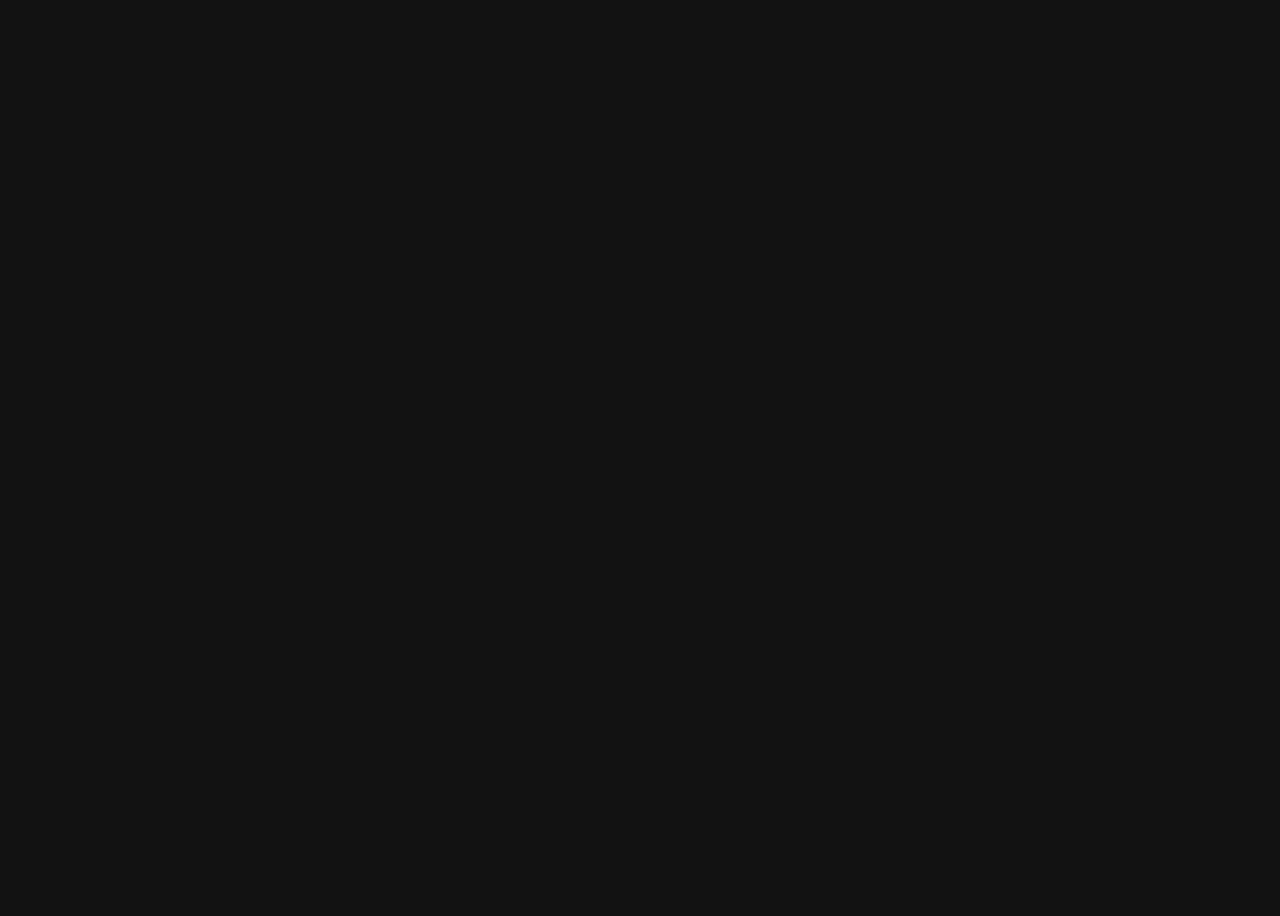
==== commit 49f7af50: "Update index.html" ====
--- a/index.html
+++ b/index.html
@@ -5,1394 +5,28 @@
 <meta name="viewport" content="width=device-width, initial-scale=1, viewport-fit=cover">
 <meta name="theme-color" content="#081426">
 <meta name="description" content="Redline — build your momentum.">
-<title>Redline 2.3</title>
+<link rel="manifest" href="manifest.webmanifest">
+<link rel="icon" href="icon-192.png">
+<link rel="apple-touch-icon" href="icon-180.png">
+<title>Redline 2.4</title>
 <style>
 :root{
   color-scheme:dark;
   --bg:#071426;--panel:#0d1d33;--panel2:#142943;--line:#233b58;
   --ink:#edf4ff;--muted:#91a4bd;--red:#f04459;--red2:#ff6475;
   --green:#55d6a2;--amber:#f4c16b;--blue:#78aaff;--purple:#b99cff;
-  --shadow:0 16px 40px #02091455;--radius:20px;
+  --shadow:0 16px 40px #02091455;--radius:20px;--accent-glow:#f0445940;
 }
 :root[data-theme="light"]{
   color-scheme:light;
-  --bg:#edf3fb;--panel:#fff;--panel2:#e7eef8;--line:#d2deec;
+  --bg:#edf3fb;--panel:#ffffff;--panel2:#e7eef8;--line:#d2deec;
   --ink:#12243b;--muted:#657991;--red:#d92f49;--red2:#ed4960;
   --green:#16885f;--amber:#a66a0a;--blue:#356fc6;--purple:#7956bd;
   --shadow:0 14px 35px #29415a16;
 }
 *{box-sizing:border-box}
-body{
-  margin:0;background:radial-gradient(ellipse at 85% 0%,#17365a66,transparent 42%),var(--bg);
-  color:var(--ink);font-family:Inter,system-ui,-apple-system,sans-serif;
-  padding-bottom:100px;transition:background .25s,color .25s;
-}
-button,input,textarea,select{font:inherit}
-button{cursor:pointer;color:inherit}
-button:disabled{opacity:.45;cursor:not-allowed}
-.app{max-width:1400px;margin:auto;padding:22px}
-.top{display:flex;align-items:center;justify-content:space-between;padding:10px 2px 25px;gap:12px}
-.brand{font-size:25px;font-weight:950;letter-spacing:3px}
-.brand span{color:var(--red)}
-.top-actions{display:flex;align-items:center;gap:8px}
-.level-pill,.icon-btn{background:var(--panel2);border:1px solid var(--line);border-radius:30px;padding:9px 13px;font-size:12px}
-.icon-btn{font-size:17px;width:40px;height:40px;padding:0}
-.page-heading{margin:12px 0 22px}
-.eyebrow{color:var(--red);font-size:10px;font-weight:900;letter-spacing:2px;text-transform:uppercase}
-h1{font-size:clamp(30px,6vw,46px);line-height:1.08;margin:9px 0;letter-spacing:-1.2px}
-h2{font-size:19px;margin:7px 0}
-h3{margin:6px 0}
-p{line-height:1.55}
-.muted{color:var(--muted);font-size:13px}
-.card{
-  background:linear-gradient(145deg,var(--panel),color-mix(in srgb,var(--panel) 88%,var(--blue)));
-  border:1px solid var(--line);border-radius:var(--radius);padding:19px;margin:13px 0;
-  box-shadow:var(--shadow);transition:transform .2s,border-color .2s;
-}
-.card:hover{border-color:#456789}
-.hero{
-  background:radial-gradient(circle at 90% 0%,#e83d5940,transparent 38%),linear-gradient(135deg,#102d4c,var(--panel) 72%);
-  border:1px solid #34506e;border-radius:25px;padding:27px;margin-bottom:17px;box-shadow:var(--shadow);
-}
-:root[data-theme="light"] .hero{background:radial-gradient(circle at 90% 0%,#ef405322,transparent 40%),linear-gradient(135deg,#e1edfc,#fff 75%);border-color:#c4d5e9}
-.hero h1{font-size:clamp(34px,7vw,48px)}
-.hero h1 span{color:var(--red)}
-.hero p{color:var(--muted)}
-.grid{display:grid;grid-template-columns:repeat(2,minmax(0,1fr));gap:12px}
-.stat-card{margin:0;padding:17px}
-.stat-number{font-size:29px;font-weight:900;margin:9px 0;letter-spacing:-.7px}
-.stat-number small{font-size:12px;color:var(--muted)}
-.primary,.secondary,.danger{
-  border:0;border-radius:12px;padding:12px 16px;font-weight:800;
-  transition:transform .18s,filter .18s,box-shadow .18s;
-}
-.primary{background:linear-gradient(135deg,var(--red),var(--red2));color:white;box-shadow:0 7px 18px #ef405333}
-.secondary{background:var(--panel2);border:1px solid var(--line)}
-.danger{background:#572632;color:#ffc0c8}
-:root[data-theme="light"] .danger{background:#ffe4e8;color:#a51f36}
-button:hover{filter:brightness(1.1)}
-button:active{transform:scale(.96)}
-.block{width:100%;margin-top:9px}
-input,textarea,select{width:100%;padding:12px;border-radius:11px;border:1px solid var(--line);background:var(--panel2);color:var(--ink);outline:none}
-textarea{resize:vertical;min-height:100px}
-input:focus,textarea:focus,select:focus{border-color:var(--red);box-shadow:0 0 0 3px #ef40551c}
-.field{margin:13px 0}
-.field label{display:block;font-size:10px;letter-spacing:1.5px;color:var(--muted);font-weight:900;margin-bottom:7px}
-.section-head{display:flex;align-items:center;justify-content:space-between;gap:10px;margin:22px 0 10px}
-.task{display:flex;align-items:center;gap:11px;padding:13px 0;border-bottom:1px solid var(--line)}
-.task:last-child{border:0}
-.task input[type=checkbox]{width:20px;height:20px;accent-color:var(--red)}
-.task.done .task-name{text-decoration:line-through;color:var(--muted)}
-.task-name{font-weight:700;flex:1;overflow-wrap:anywhere}
-.task small{display:block;color:var(--muted);margin-top:4px;font-weight:500}
-.delete{border:0;background:transparent;color:var(--muted);font-size:20px;padding:5px 9px}
-.progress-track{height:9px;background:var(--panel2);border-radius:20px;overflow:hidden;margin:12px 0}
-.progress-track i{display:block;height:100%;background:linear-gradient(90deg,var(--red),#ff8791);border-radius:20px;transition:width .4s}
-.date-strip{display:flex;gap:7px;overflow-x:auto;padding:5px 0 15px}
-.date-btn{min-width:49px;padding:9px 5px;background:var(--panel);border:1px solid var(--line);border-radius:13px;display:flex;flex-direction:column;align-items:center;gap:5px}
-.date-btn span{font-size:10px;color:var(--muted)}
-.date-btn.active{border-color:var(--red);background:color-mix(in srgb,var(--red) 14%,var(--panel))}
-.date-btn b{font-size:17px}.date-btn i{font-size:10px;color:var(--green)}
-.nav{position:fixed;bottom:0;left:0;right:0;z-index:10;background:color-mix(in srgb,var(--bg) 88%,transparent);border-top:1px solid var(--line);padding:9px 5px calc(9px + env(safe-area-inset-bottom));backdrop-filter:blur(18px)}
-.nav-inner{max-width:1100px;margin:auto;display:flex;justify-content:space-around;gap:4px}
-.nav button{flex:1;border:0;background:transparent;color:var(--muted);padding:9px 2px;border-radius:12px;font-size:10px}
-.nav button.active{color:var(--ink);background:var(--panel2);box-shadow:inset 0 0 0 1px var(--line)}
-.nav button span{display:block;font-size:19px;margin-bottom:4px}
-.timer{font-size:clamp(43px,10vw,58px);font-weight:950;letter-spacing:2px;text-align:center;margin:20px 0;font-variant-numeric:tabular-nums}
-.timer-ring{width:220px;height:220px;border:8px solid var(--panel2);border-top-color:var(--red);border-radius:50%;display:flex;align-items:center;justify-content:center;margin:20px auto;box-shadow:0 0 35px #ef40551b}
-.center{text-align:center}
-.quote{font-size:19px;font-weight:750;line-height:1.5;padding:15px 0}
-.chart{display:flex;align-items:flex-end;gap:7px;height:150px;padding:15px 0 0}
-.bar-col{flex:1;height:100%;display:flex;flex-direction:column;justify-content:flex-end;align-items:center;gap:6px;min-width:0}
-.bar-col i{width:70%;max-width:30px;background:linear-gradient(0deg,var(--red),#ff8a96);border-radius:6px 6px 2px 2px;min-height:2px}
-.bar-col span{font-size:9px;color:var(--muted)}
-.badge{border:1px solid var(--line);background:var(--panel);padding:12px;border-radius:13px;margin:8px 0}
-.badge.unlocked{border-color:var(--amber)}.badge.locked{opacity:.58}
-.toast{position:fixed;bottom:90px;left:50%;transform:translateX(-50%);background:var(--panel2);border:1px solid var(--line);color:var(--ink);padding:12px 18px;border-radius:12px;z-index:30;font-size:13px;opacity:0;pointer-events:none;transition:opacity .2s;box-shadow:var(--shadow);max-width:90vw;text-align:center}
-.toast.show{opacity:1}
-.modal{display:none;position:fixed;inset:0;background:#000b;z-index:20;align-items:center;justify-content:center;padding:18px}
-.modal.show{display:flex}
-.modal-box{width:100%;max-width:500px;background:var(--panel);border:1px solid var(--line);border-radius:20px;padding:20px;max-height:90vh;overflow:auto;box-shadow:var(--shadow)}
-.empty{text-align:center;padding:25px 10px;color:var(--muted)}
-.small{font-size:11px}
-.calendar-toolbar{display:flex;align-items:center;justify-content:space-between;gap:8px;flex-wrap:wrap}
-.calendar-toolbar h2{flex:1;text-align:center}
-.calendar-controls{display:flex;gap:6px;align-items:center}
-.calendar-controls button{padding:9px 12px}
-.view-switch{display:flex;gap:4px;background:var(--panel2);padding:4px;border-radius:12px;flex-wrap:wrap}
-.view-switch button{border:0;background:transparent;color:var(--muted);border-radius:9px;padding:8px 10px;font-size:12px}
-.view-switch button.active{background:var(--red);color:white}
-.cal-weekdays,.month-grid{display:grid;grid-template-columns:repeat(7,minmax(0,1fr));gap:5px}
-.cal-weekdays{margin-bottom:6px}
-.cal-weekdays div{text-align:center;color:var(--muted);font-size:11px;padding:7px 0}
-.month-cell{min-height:100px;padding:7px 5px;border:1px solid var(--line);border-radius:10px;background:var(--panel2);text-align:left;display:flex;flex-direction:column;gap:4px;overflow:hidden}
-.month-cell.outside{opacity:.35}.month-cell.selected{border:1px solid var(--red);background:color-mix(in srgb,var(--red) 13%,var(--panel2))}
-.month-cell.today .day-number{color:var(--red);font-weight:950}
-.day-number{font-size:12px}
-.event-dot{font-size:10px;padding:3px 5px;border-radius:5px;white-space:nowrap;overflow:hidden;text-overflow:ellipsis;background:#344c6b;color:#e2edff}
-.event-dot.task-dot{background:#214b40;color:#b6f3d8}.event-dot.exam-dot{background:#59421f;color:#ffdfa5}
-.calendar-day-list{display:flex;flex-direction:column;gap:8px}
-.event-card{display:flex;gap:10px;padding:12px;border:1px solid var(--line);background:var(--panel2);border-radius:12px;align-items:flex-start;margin:7px 0}
-.event-color{width:4px;min-width:4px;align-self:stretch;border-radius:5px}
-.event-content{flex:1;min-width:0}.event-content b{overflow-wrap:anywhere}
-.event-actions{display:flex;gap:5px}.event-actions button{padding:6px 9px;font-size:12px}
-.agenda-date{font-size:12px;color:var(--red);font-weight:900;margin:18px 0 8px}
-.time-grid{overflow:auto;max-height:650px;border:1px solid var(--line);border-radius:13px;background:var(--panel)}
-.time-grid-inner{position:relative;min-width:520px}
-.time-row{display:grid;grid-template-columns:58px 1fr;min-height:58px;border-bottom:1px solid var(--line)}
-.time-label{font-size:10px;color:var(--muted);padding:5px;text-align:center}
-.time-slot{position:relative;border-left:1px solid var(--line)}
-.time-event{position:absolute;left:64px;right:5px;top:3px;border-radius:7px;padding:6px 8px;font-size:11px;overflow:hidden;z-index:2;border-left:3px solid var(--blue);cursor:pointer}
-.note-card{position:relative;background:var(--panel2);border:1px solid var(--line);border-radius:14px;padding:17px 48px 17px 16px;min-height:100px;white-space:pre-wrap;overflow-wrap:anywhere;line-height:1.65}
-.note-edit{position:absolute;top:9px;right:9px;width:34px;height:34px;border:1px solid var(--line);border-radius:10px;background:var(--panel);font-size:17px}
-.color-options{display:flex;gap:9px;flex-wrap:wrap}
-.color-choice{width:28px;height:28px;border-radius:50%;border:3px solid transparent;padding:0}
-.color-choice.active{outline:2px solid var(--ink);outline-offset:2px}
-
-/* REDLINE 2.3 */
-#screen{animation:screenIn .28s ease both}
-@keyframes screenIn{from{opacity:0;transform:translateY(9px)}to{opacity:1;transform:translateY(0)}}
-.primary,.secondary,.danger,.nav button,.icon-btn{ -webkit-tap-highlight-color:transparent}
-.primary:active,.secondary:active,.danger:active,.nav button:active{transform:scale(.95)}
-.setting-row{display:flex;align-items:center;justify-content:space-between;gap:15px;padding:14px 0;border-bottom:1px solid var(--line)}
-.setting-row:last-child{border:0}
-.setting-row b{display:block}
-.setting-row .muted{margin-top:4px}
-.setting-switch{width:48px;height:27px;accent-color:var(--red)}
-.quick-grid{display:grid;grid-template-columns:repeat(3,minmax(0,1fr));gap:10px}
-.quick-action{min-height:100px;display:flex;flex-direction:column;align-items:flex-start;justify-content:space-between;text-align:left}
-.quick-action span{font-size:22px}
-.profile-mark{width:54px;height:54px;border-radius:17px;background:linear-gradient(135deg,var(--red),#7e263f);display:grid;place-items:center;font-weight:950;font-size:22px;color:white}
-@media(max-width:600px){
- .app{padding:13px}.month-cell{min-height:70px;padding:5px 3px}
- .event-dot{font-size:9px;padding:2px 3px}
- .view-switch button{padding:8px 7px;font-size:11px}
- .calendar-toolbar{gap:6px}.calendar-toolbar h2{font-size:16px}
- .level-pill{font-size:10px;padding:8px 10px}
- .quick-grid{grid-template-columns:repeat(2,minmax(0,1fr))}
-}
-@media(min-width:800px){
- .app{padding:28px}
- .today-layout{display:grid;grid-template-columns:minmax(0,1.5fr) minmax(300px,1fr);gap:18px;align-items:start}
- .today-layout>.main-column,.today-layout>.side-column{min-width:0}
- .hero{padding:32px}
-}
-@media(prefers-reduced-motion:reduce){
- *,*::before,*::after{animation-duration:.01ms!important;transition-duration:.01ms!important;scroll-behavior:auto!important}
-}
-body.reduce-motion *,body.reduce-motion *::before,body.reduce-motion *::after{animation:none!important;transition:none!important}
-</style>
-</head>
-<body>
-<div class="app">
-<header class="top">
-  <div class="brand">RED<span>LINE</span></div>
-  <div class="top-actions">
-    <button class="icon-btn" id="themeToggle" onclick="toggleTheme()" aria-label="Toggle theme">☀</button>
-    <div class="level-pill" id="levelPill">LEVEL 1 · 0 XP</div>
-  </div>
-</header>
-<main id="screen"></main>
-</div>
-<nav class="nav"><div class="nav-inner" id="nav"></div></nav>
-<div class="toast" id="toast"></div>
-
-<div class="modal" id="taskModal"><div class="modal-box">
-  <div class="section-head"><h2>New task</h2><button class="delete" onclick="closeTaskModal()">✕</button></div>
-  <div class="field"><label>TASK NAME</label><input id="taskName" maxlength="100" placeholder="What needs to get done?"></div>
-  <div class="field"><label>DATE</label><input id="taskDate" type="date"></div>
-  <div class="field"><label>CATEGORY</label><select id="taskCat"></select></div>
-  <div class="field"><label>PRIORITY</label><select id="taskPri"><option value="0">Normal</option><option value="1">Important</option><option value="2">High</option></select></div>
-  <div class="field"><label>REPEAT</label><select id="taskRep"><option value="none">Does not repeat</option><option value="daily">Daily</option><option value="weekly">Weekly</option></select></div>
-  <button class="primary block" onclick="addTask()">Add task</button>
-</div></div>
-
-<div class="modal" id="eventModal"><div class="modal-box">
-  <div class="section-head"><h2 id="eventModalTitle">Create event</h2><button class="delete" onclick="closeEventModal()">✕</button></div>
-  <input type="hidden" id="eventEditId">
-  <div class="field"><label>EVENT TITLE</label><input id="eventName" maxlength="120" placeholder="Class, meeting, activity..."></div>
-  <div class="grid"><div class="field"><label>START DATE</label><input id="eventDate" type="date"></div><div class="field"><label>END DATE</label><input id="eventEndDate" type="date"></div></div>
-  <div class="grid"><div class="field"><label>START TIME</label><input id="eventTime" type="time"></div><div class="field"><label>END TIME</label><input id="eventEndTime" type="time"></div></div>
-  <div class="field"><label>LOCATION</label><input id="eventLocation" maxlength="120" placeholder="Optional"></div>
-  <div class="field"><label>DESCRIPTION</label><textarea id="eventDescription" placeholder="Add details..."></textarea></div>
-  <div class="field"><label>CALENDAR</label><select id="eventCategory"><option>Personal</option><option>School</option><option>Work</option><option>Fitness</option><option>Other</option></select></div>
-  <div class="field"><label>EVENT COLOUR</label><div class="color-options" id="eventColors"></div></div>
-  <div class="field"><label>REPEAT</label><select id="eventRepeat"><option value="none">Does not repeat</option><option value="daily">Daily</option><option value="weekly">Weekly</option><option value="monthly">Monthly</option><option value="yearly">Yearly</option></select></div>
-  <button class="primary block" onclick="saveEvent()">Save event</button>
-</div></div>
-
-<script>
-// ==========================================
-// REDLINE 2.3 — CORE ENGINE
-// ==========================================
-
-const $=id=>document.getElementById(id);
-const pad=n=>String(n).padStart(2,'0');
-const dateKey=d=>`${d.getFullYear()}-${pad(d.getMonth()+1)}-${pad(d.getDate())}`;
-const fromKey=k=>{const [y,m,d]=k.split('-').map(Number);return new Date(y,m-1,d)};
-const todayKey=()=>dateKey(new Date());
-const addDays=(key,n)=>{const d=fromKey(key);d.setDate(d.getDate()+n);return dateKey(d)};
-const read=(key,fallback)=>{try{const v=localStorage.getItem('rl2-'+key);return v===null?fallback:JSON.parse(v)}catch(e){return fallback}};
-const write=(key,value)=>{try{localStorage.setItem('rl2-'+key,JSON.stringify(value))}catch(e){console.warn('Storage write failed',e)}};
-
-let tasks=read('tasks',[]),cats=read('cats',['Study','Personal','Fitness','Other']);
-let focus=read('focus',{}),exams=read('exams',[]),notes=read('notes',{}),events=read('events',[]);
-let xp=Number(read('xp',0))||0;
-let xpAwards=read('xpAwards',{});
-let challenges=read('challenges',[]),completedDays=read('completedDays',[]);
-let weeklyGoal=Number(read('goal',20))||20;
-let tab='today',selectedDate=todayKey(),calendarMonth=new Date(),calendarView='month';
-let calendarSearch='',calendarFilter='All',selectedEventColor='#78aaff',editingNote=false;
-let timerLength=1500,timerLeft=1500,timerEndAt=Number(read('timerEndAt',0))||0,timerId=null;
-let timerRunning=timerEndAt>Date.now();
-let currentQuote=read('quote',0);
-let theme=read('theme','dark');
-let profileName=read('profileName','Operator');
-let reduceMotion=read('reduceMotion',false);
-
-const NAV=[
- ['today','⌂','Home'],
- ['calendar','▦','Calendar'],
- ['focus','◷','Focus'],
- ['progress','▥','Progress'],
- ['more','◇','More'],
- ['settings','⚙','Settings']
-];
-
-const QUOTES=[
- 'Discipline creates freedom.',
- 'Small progress is still progress.',
- 'Your future is built by what you do today.',
- 'Focus on the process. Results will follow.',
- 'Consistency beats motivation.',
- 'Make your actions match your ambitions.',
- 'One focused hour can change your day.',
- 'Stop waiting. Start building.'
-];
-
-const COLORS=['#78aaff','#f04459','#55d6a2','#f4c16b','#b99cff','#ff8d57'];
-
-function save(){
- write('tasks',tasks);write('cats',cats);write('focus',focus);
- write('exams',exams);write('notes',notes);write('events',events);
- write('xp',xp);write('xpAwards',xpAwards);
- write('challenges',challenges);write('completedDays',completedDays);
- write('goal',weeklyGoal);write('timerEndAt',timerEndAt);
- write('profileName',profileName);write('reduceMotion',reduceMotion);
-}
-
-function toast(message){
- const el=$('toast');
- if(!el)return;
- el.textContent=message;
- el.classList.add('show');
- clearTimeout(window.toastTimeout);
- window.toastTimeout=setTimeout(()=>el.classList.remove('show'),2300);
-}
-
-function level(){return Math.floor(xp/100)+1}
-function levelProgress(){return xp%100}
-
-function awardXP(amount){
- xp+=amount;
- save();
- toast(`+${amount} XP earned`);
-}
-
-function escapeHTML(value){
- return String(value??'').replace(/[&<>"']/g,c=>({
- '&':'&amp;','<':'&lt;','>':'&gt;','"':'&quot;',"'":'&#39;'
- })[c]);
-}
-
-function formatDate(key){
- return fromKey(key).toLocaleDateString('en-IN',{
-  weekday:'short',day:'numeric',month:'short'
- });
-}
-
-function shortDate(key){
- return fromKey(key).toLocaleDateString('en-IN',{day:'numeric',month:'short'});
-}
-
-function isSameDay(a,b){return a===b}
-
-function applyTheme(){
- document.documentElement.dataset.theme=theme;
- $('themeToggle').textContent=theme==='dark'?'☀':'☾';
-}
-
-function toggleTheme(){
- theme=theme==='dark'?'light':'dark';
- write('theme',theme);
- applyTheme();
-}
-
-function go(next){
- tab=next;
- render();
- window.scrollTo({top:0,behavior:reduceMotion?'auto':'smooth'});
-}
-
-function renderNav(){
- $('nav').innerHTML=NAV.map(n=>`
-  <button class="${tab===n[0]?'active':''}" onclick="go('${n[0]}')">
-   <span>${n[1]}</span>${n[2]}
-  </button>
- `).join('');
-}
-
-function render(){
- renderNav();
- $('levelPill').textContent=`LEVEL ${level()} · ${xp} XP`;
- const screens={
-  today:renderToday,
-  calendar:renderCalendar,
-  focus:renderFocus,
-  progress:renderStats,
-  more:renderMore,
-  settings:renderSettings
- };
- (screens[tab]||renderToday)();
-}
-
-function completedTasks(){
- return tasks.filter(t=>t.done).length;
-}
-
-function tasksForDate(key){
- return tasks.filter(t=>t.date===key);
-}
-
-function getFocusMinutes(key){
- return Number(focus[key]||0);
-}
-
-function ring(percent,label){
- const safe=Math.max(0,Math.min(100,percent));
- return `
- <div style="width:90px;height:90px;border-radius:50%;background:conic-gradient(var(--red) ${safe*3.6}deg,var(--panel2) 0);display:grid;place-items:center;flex-shrink:0">
-  <div style="width:72px;height:72px;border-radius:50%;background:var(--panel);display:grid;place-items:center;font-size:16px;font-weight:900">${label}</div>
- </div>`;
-}
-
-function renderToday(){
- const today=todayKey();
- const todays=tasksForDate(today);
- const done=todays.filter(t=>t.done).length;
- const total=todays.length;
- const percent=total?Math.round(done/total*100):0;
- const mins=getFocusMinutes(today);
- const hours=Math.floor(mins/60),remaining=mins%60;
-
- const week=[];
- const start=new Date();
- start.setDate(start.getDate()-start.getDay());
- for(let i=0;i<7;i++){
-  const x=new Date(start);
-  x.setDate(start.getDate()+i);
-  week.push(x);
- }
-
- const upcoming=events
-  .filter(e=>e.date>=today)
-  .sort((a,b)=>(a.date+(a.time||'')).localeCompare(b.date+(b.time||'')))
-  .slice(0,4);
-
- $('screen').innerHTML=`
- <section class="hero">
-  <div class="eyebrow">REDLINE 2.3 / DAILY COMMAND</div>
-  <h1>Make today<br><span>count.</span></h1>
-  <p>Welcome back, ${escapeHTML(profileName)}. Your next move starts now.</p>
-  <div style="display:flex;gap:10px;flex-wrap:wrap;margin-top:20px">
-   <button class="primary" onclick="openTaskModal()">+ New task</button>
-   <button class="secondary" onclick="go('focus')">Start focus ↗</button>
-  </div>
- </section>
-
- <div class="today-layout">
- <div class="main-column">
-  <div class="section-head">
-   <div><div class="eyebrow">YOUR SCHEDULE</div><h2>Today</h2></div>
-   <span class="muted">${formatDate(today)}</span>
-  </div>
-
-  <div class="card">
-   <div style="display:flex;align-items:center;gap:17px">
-    ${ring(percent,percent+'%')}
-    <div>
-     <div class="eyebrow">DAILY PROGRESS</div>
-     <h2>${done}<span style="color:var(--muted)"> / ${total}</span></h2>
-     <p class="muted">Tasks completed</p>
-    </div>
-   </div>
-   <div class="progress-track"><i style="width:${percent}%"></i></div>
-   <div class="muted">${total?percent+'% completed':'Add your first task to get started.'}</div>
-  </div>
-
-  <div class="section-head">
-   <h2>Tasks</h2>
-   <button class="secondary" onclick="openTaskModal()">+ Add</button>
-  </div>
-
-  <div class="card">
-   ${todays.length?todays.map(taskHTML).join(''):'<div class="empty">No tasks scheduled for today.<br>Make a plan and get moving.</div>'}
-  </div>
-
-  <div class="section-head"><h2>This week</h2></div>
-  <div class="date-strip">
-   ${week.map(x=>{
-    const k=dateKey(x);
-    const count=tasksForDate(k).filter(t=>t.done).length;
-    return `<button class="date-btn ${k===today?'active':''}" onclick="selectDay('${k}')">
-     <span>${x.toLocaleDateString('en',{weekday:'short'})}</span>
-     <b>${x.getDate()}</b><i>${count?count+' done':' '}</i>
-    </button>`;
-   }).join('')}
-  </div>
- </div>
-
- <div class="side-column">
-  <div class="section-head"><div><div class="eyebrow">FOCUS RECORD</div><h2>Today's focus</h2></div></div>
-  <div class="card">
-   <div class="stat-number">${hours}<small>h</small> ${remaining}<small>m</small></div>
-   <p class="muted">Time spent focusing today</p>
-   <button class="primary block" onclick="go('focus')">Open focus timer</button>
-  </div>
-
-  <div class="section-head"><h2>Upcoming events</h2><button class="secondary" onclick="go('calendar')">Calendar ↗</button></div>
-  <div class="card">
-   ${upcoming.length?upcoming.map(e=>`
-    <div class="event-card">
-     <div class="event-color" style="background:${escapeHTML(e.color||'var(--blue)')}"></div>
-     <div class="event-content"><b>${escapeHTML(e.title)}</b><div class="muted">${formatDate(e.date)} · ${escapeHTML(e.time||'All day')}</div></div>
-    </div>
-   `).join(''):'<div class="empty">No upcoming events.</div>'}
-  </div>
-
-  <div class="card">
-   <div class="eyebrow">DAILY REMINDER</div>
-   <div class="quote">“${QUOTES[currentQuote%QUOTES.length]}”</div>
-   <button class="secondary block" onclick="nextQuote()">New reminder ↻</button>
-  </div>
- </div>
- </div>`;
-}
-
-function selectDay(key){
- selectedDate=key;
- go('calendar');
-}
-
-function nextQuote(){
- currentQuote=(currentQuote+1)%QUOTES.length;
- write('quote',currentQuote);
- renderToday();
-}
-
-function taskHTML(t){
- return `
- <div class="task ${t.done?'done':''}">
-  <input type="checkbox" ${t.done?'checked':''} onchange="toggleTask('${t.id}')">
-  <div class="task-name">${escapeHTML(t.name)}
-   <small>${escapeHTML(t.category||'Other')} · ${['Normal','Important','High'][Number(t.priority)||0]} priority</small>
-  </div>
-  <button class="delete" onclick="deleteTask('${t.id}')">×</button>
- </div>`;
-}
-
-function openTaskModal(){
- $('taskModal').classList.add('show');
- $('taskDate').value=todayKey();
- $('taskCat').innerHTML=cats.map(c=>`<option>${escapeHTML(c)}</option>`).join('');
- $('taskName').focus();
-}
-
-function closeTaskModal(){$('taskModal').classList.remove('show')}
-
-function addTask(){
- const name=$('taskName').value.trim();
- if(!name){toast('Enter a task name');return}
- const task={
-  id:String(Date.now())+Math.random().toString(16).slice(2,6),
-  name,date:$('taskDate').value||todayKey(),
-  category:$('taskCat').value||'Other',
-  priority:Number($('taskPri').value)||0,
-  repeat:$('taskRep').value,done:false
- };
- tasks.push(task);
- save();closeTaskModal();
- $('taskName').value='';
- render();
- toast('Task added');
-}
-
-function toggleTask(id){
- const t=tasks.find(x=>x.id===id);
- if(!t)return;
- t.done=!t.done;
- if(t.done)awardXP(10);else save();
- if(t.done){
-  const key=t.date||todayKey();
-  if(!completedDays.includes(key))completedDays.push(key);
- }
- save();render();
-}
-
-function deleteTask(id){
- if(!confirm('Delete this task?'))return;
- tasks=tasks.filter(t=>t.id!==id);
- save();render();toast('Task deleted');
-}
-
-// ==========================================
-// CALENDAR
-// ==========================================
-
-function openEventModal(id=null){
- $('eventModal').classList.add('show');
- $('eventModalTitle').textContent=id?'Edit event':'Create event';
- const event=events.find(e=>e.id===id);
- $('eventEditId').value=event?.id||'';
- $('eventName').value=event?.title||'';
- $('eventDate').value=event?.date||selectedDate||todayKey();
- $('eventEndDate').value=event?.endDate||event?.date||selectedDate||todayKey();
- $('eventTime').value=event?.time||'';
- $('eventEndTime').value=event?.endTime||'';
- $('eventLocation').value=event?.location||'';
- $('eventDescription').value=event?.description||'';
- $('eventCategory').value=event?.category||'Personal';
- $('eventRepeat').value=event?.repeat||'none';
- selectedEventColor=event?.color||'#78aaff';
- $('eventColors').innerHTML=COLORS.map(c=>`
-  <button class="color-choice ${c===selectedEventColor?'active':''}" style="background:${c}" onclick="chooseEventColor('${c}')"></button>
- `).join('');
-}
-
-function chooseEventColor(color){
- selectedEventColor=color;
- $('eventColors').querySelectorAll('button').forEach(b=>b.classList.toggle('active',b.style.background===color));
-}
-
-function closeEventModal(){$('eventModal').classList.remove('show')}
-
-function saveEvent(){
- const title=$('eventName').value.trim();
- if(!title){toast('Enter an event title');return}
- const id=$('eventEditId').value;
- const item={
-  id:id||String(Date.now()),
-  title,date:$('eventDate').value||todayKey(),
-  endDate:$('eventEndDate').value||$('eventDate').value||todayKey(),
-  time:$('eventTime').value,endTime:$('eventEndTime').value,
-  location:$('eventLocation').value.trim(),
-  description:$('eventDescription').value.trim(),
-  category:$('eventCategory').value,
-  repeat:$('eventRepeat').value,color:selectedEventColor
- };
- if(id){
-  const index=events.findIndex(e=>e.id===id);
-  if(index>=0)events[index]=item;
- }else events.push(item);
- save();closeEventModal();render();toast(id?'Event updated':'Event created');
-}
-
-function deleteEvent(id){
- if(!confirm('Delete this event?'))return;
- events=events.filter(e=>e.id!==id);
- save();render();toast('Event deleted');
-}
-
-function eventHTML(e){
- return `<div class="event-card">
-  <div class="event-color" style="background:${escapeHTML(e.color||'var(--blue)')}"></div>
-  <div class="event-content">
-   <b>${escapeHTML(e.title)}</b>
-   <div class="muted">${escapeHTML(e.time||'All day')} ${e.location?'· '+escapeHTML(e.location):''}</div>
-   ${e.description?`<p class="muted">${escapeHTML(e.description)}</p>`:''}
-   <div class="small muted">${escapeHTML(e.category||'Personal')}</div>
-  </div>
-  <div class="event-actions">
-   <button class="secondary" onclick="openEventModal('${e.id}')">Edit</button>
-   <button class="delete" onclick="deleteEvent('${e.id}')">×</button>
-  </div>
- </div>`;
-}
-
-function renderCalendar(){
- const y=calendarMonth.getFullYear(),m=calendarMonth.getMonth();
- const first=new Date(y,m,1);
- const last=new Date(y,m+1,0);
- const offset=first.getDay();
- const cells=[];
- for(let i=0;i<42;i++){
-  const d=new Date(y,m,1-offset+i);
-  const key=dateKey(d);
-  const dayEvents=events.filter(e=>e.date===key);
-  const dayTasks=tasksForDate(key);
-  cells.push(`<button class="month-cell ${d.getMonth()!==m?'outside':''} ${key===selectedDate?'selected':''} ${key===todayKey()?'today':''}" onclick="selectCalendarDate('${key}')">
-   <span class="day-number">${d.getDate()}</span>
-   ${dayEvents.slice(0,2).map(e=>`<span class="event-dot" style="background:${escapeHTML(e.color||'#344c6b')}">${escapeHTML(e.title)}</span>`).join('')}
-   ${dayTasks.length?`<span class="event-dot task-dot">${dayTasks.length} tasks</span>`:''}
-  </button>`);
- }
- const selectedEvents=events.filter(e=>e.date===selectedDate);
- const selectedTasks=tasksForDate(selectedDate);
-
- $('screen').innerHTML=`
- <div class="page-heading"><div class="eyebrow">PLAN / ORGANISE / EXECUTE</div><h1>Calendar<span style="color:var(--red)">.</span></h1><p class="muted">Your schedule, all in one place.</p></div>
- <div class="card">
-  <div class="calendar-toolbar">
-   <button class="secondary" onclick="changeMonth(-1)">‹</button>
-   <h2>${calendarMonth.toLocaleDateString('en',{month:'long',year:'numeric'})}</h2>
-   <button class="secondary" onclick="changeMonth(1)">›</button>
-   <button class="primary" onclick="openEventModal()">+ Event</button>
-  </div>
-  <div class="month-grid" style="margin-top:15px">
-   <div class="cal-weekdays">${['Sun','Mon','Tue','Wed','Thu','Fri','Sat'].map(d=>`<div>${d}</div>`).join('')}</div>
-   ${cells.join('')}
-  </div>
- </div>
- <div class="section-head">
-  <div><div class="eyebrow">SELECTED DATE</div><h2>${formatDate(selectedDate)}</h2></div>
-  <button class="secondary" onclick="selectedDate=todayKey();calendarMonth=new Date();renderCalendar()">Today</button>
- </div>
- <div class="card">
-  <div class="section-head"><h2>Tasks</h2><button class="secondary" onclick="openTaskModal()">+ Task</button></div>
-  ${selectedTasks.length?selectedTasks.map(taskHTML).join(''):'<div class="empty">No tasks on this date.</div>'}
-  <div class="section-head"><h2>Events</h2><button class="secondary" onclick="openEventModal()">+ Event</button></div>
-  ${selectedEvents.length?selectedEvents.map(eventHTML).join(''):'<div class="empty">No events on this date.</div>'}
- </div>
- <div class="section-head"><h2>90-day agenda</h2></div>
- <div class="card">
-  ${Array.from({length:90},(_,i)=>addDays(todayKey(),i)).map(k=>{
-   const ev=events.filter(e=>e.date===k);
-   const ts=tasksForDate(k);
-   if(!ev.length&&!ts.length)return '';
-   return `<div class="agenda-date">${formatDate(k)}</div>
-    ${ev.map(eventHTML).join('')}
-    ${ts.map(taskHTML).join('')}`;
-  }).join('')||'<div class="empty">Your upcoming schedule is clear.</div>'}
- </div>`;
-}
-
-function selectCalendarDate(key){
- selectedDate=key;
- const d=fromKey(key);
- calendarMonth=new Date(d.getFullYear(),d.getMonth(),1);
- renderCalendar();
-}
-
-function changeMonth(amount){
- calendarMonth.setMonth(calendarMonth.getMonth()+amount);
- renderCalendar();
-}
-// ==========================================
-// REDLINE 2.3 — FINAL SYSTEMS
-// ==========================================
-
-// COMPATIBILITY & DATA
-
-function migrateData(){
- tasks=tasks.map(t=>({
-  ...t,
-  name:t.name||t.text||'Untitled task',
-  category:t.category||t.cat||'Other',
-  priority:t.priority??t.pri??0,
-  date:t.date||todayKey(),
-  repeat:t.repeat||'none'
- }));
-
- events=events.map(e=>({
-  ...e,
-  title:e.title||e.name||'Untitled event',
-  date:e.date||todayKey(),
-  endDate:e.endDate||e.date||todayKey(),
-  color:e.color||'#78aaff'
- }));
-}
-
-function ensureRecurringSchedule(){
- const originals=tasks.filter(t=>t.repeat&&t.repeat!=='none'&&!t.generated);
- originals.forEach(original=>{
-  for(let i=1;i<=30;i++){
-   const date=addDays(original.date,i);
-   const d=fromKey(date);
-   const matches=original.repeat==='daily'||
-    (original.repeat==='weekly'&&d.getDay()===fromKey(original.date).getDay());
-
-   if(!matches)continue;
-
-   const exists=tasks.some(t=>
-    t.generatedFrom===original.id&&t.date===date
-   );
-
-   if(!exists){
-    tasks.push({
-     ...original,
-     id:original.id+'-'+date,
-     date,
-     done:false,
-     generated:true,
-     generatedFrom:original.id
-    });
-   }
-  }
- });
-}
-
-function completedCount(){
- return tasks.filter(t=>t.done).length;
-}
-
-function completedDaysCount(){
- return completedDays.length;
-}
-
-function streak(){
- let count=0;
- let date=todayKey();
-
- if(!completedDays.includes(date))date=addDays(date,-1);
-
- while(completedDays.includes(date)&&count<365){
-  count++;
-  date=addDays(date,-1);
- }
- return count;
-}
-
-function levelXP(){
- return xp%100;
-}
-
-function getFocusMinutes(key){
- return Math.floor(Number(focus[key]||0)/60);
-}
-
-function totalFocus(key){
- return Number(focus[key]||0);
-}
-
-function dayTasks(key){
- return tasks.filter(t=>t.date===key);
-}
-
-function eventsOn(key){
- return events.filter(e=>e.date===key);
-}
-
-function formatTime(value){
- if(!value)return 'All day';
- const [h,m]=value.split(':').map(Number);
- const d=new Date();
- d.setHours(h,m,0,0);
- return d.toLocaleTimeString('en-IN',{hour:'numeric',minute:'2-digit'});
-}
-
-function formatDate(key,options){
- return fromKey(key).toLocaleDateString('en-IN',options||{
-  weekday:'short',day:'numeric',month:'short'
- });
-}
-
-// TASK ACTIONS
-
-function deleteTask(id){
- if(!confirm('Delete this task?'))return;
- tasks=tasks.filter(t=>t.id!==id);
- save();
- render();
- toast('Task deleted');
-}
-
-function toggleTask(id){
- const task=tasks.find(t=>t.id===id);
- if(!task)return;
-
- task.done=!task.done;
-
- if(task.done){
-  awardXP(10);
-  const key=task.date||todayKey();
-
-  const remaining=tasks.filter(t=>t.date===key);
-  if(remaining.length&&remaining.every(t=>t.done)&&!completedDays.includes(key)){
-   completedDays.push(key);
-   awardXP(20);
-   toast('Perfect day! +20 bonus XP');
-  }
- }else{
-  save();
- }
-
- save();
- render();
-}
-
-// NOTES
-
-function saveNote(){
- const input=$('noteInput');
- if(!input)return;
-
- const value=input.value.trim();
- if(value)notes[selectedDate]=value;
- else delete notes[selectedDate];
-
- editingNote=false;
- save();
- render();
- toast('Note saved');
-}
-
-function editNote(){
- editingNote=true;
- renderToday();
-}
-
-function cancelNoteEdit(){
- editingNote=false;
- renderToday();
-}
-
-function newQuote(){
- currentQuote=(currentQuote+1)%QUOTES.length;
- write('quote',currentQuote);
- renderToday();
-}
-
-// CALENDAR CONTROLS
-
-function setCalendarView(view){
- calendarView=view;
- renderCalendar();
-}
-
-function changeCalendar(amount){
- calendarMonth.setMonth(calendarMonth.getMonth()+amount);
- renderCalendar();
-}
-
-function calendarToday(){
- selectedDate=todayKey();
- calendarMonth=new Date();
- renderCalendar();
-}
-
-function chooseDate(key){
- selectedDate=key;
- render();
-}
-
-function setCalendarSearch(value){
- calendarSearch=value;
- const query=value.toLowerCase();
- document.querySelectorAll('.event-card').forEach(card=>{
-  card.style.display=card.textContent.toLowerCase().includes(query)?'':'none';
- });
-}
-
-function setCalendarFilter(value){
- calendarFilter=value;
- renderCalendar();
-}
-
-// EXAMS & DEADLINES
-
-function addExam(){
- const name=$('examName').value.trim();
- const date=$('examDate').value;
-
- if(!name||!date){
-  toast('Enter an exam name and date');
-  return;
- }
-
- exams.push({
-  id:String(Date.now()),
-  name,
-  date
- });
-
- save();
- renderCalendar();
- toast('Deadline added');
-}
-
-function deleteExam(id){
- exams=exams.filter(e=>e.id!==id);
- save();
- renderCalendar();
- toast('Deadline removed');
-}
-
-// FOCUS TIMER
-
-function timerText(){
- const minutes=Math.floor(timerLeft/60);
- const seconds=timerLeft%60;
- return `${pad(minutes)}:${pad(seconds)}`;
-}
-
-function setTimer(minutes){
- if(timerRunning)return;
- timerLength=minutes*60;
- timerLeft=timerLength;
- renderFocus();
-}
-
-function startTimer(){
- if(timerRunning)return;
-
- if(timerLeft<=0)timerLeft=timerLength;
-
- timerRunning=true;
- timerEndAt=Date.now()+timerLeft*1000;
- save();
-
- timerId=setInterval(updateTimer,1000);
- renderFocus();
-}
-
-function pauseTimer(){
- if(!timerRunning)return;
-
- timerRunning=false;
- clearInterval(timerId);
- timerId=null;
- timerLeft=Math.max(0,Math.ceil((timerEndAt-Date.now())/1000));
- timerEndAt=0;
- save();
- renderFocus();
-}
-
-function resetTimer(){
- clearInterval(timerId);
- timerId=null;
- timerRunning=false;
- timerEndAt=0;
- timerLeft=timerLength;
- save();
- renderFocus();
-}
-
-function updateTimer(){
- if(!timerRunning)return;
-
- timerLeft=Math.max(0,Math.ceil((timerEndAt-Date.now())/1000));
-
- const display=$('screen')?.querySelector('.timer');
- if(display)display.textContent=timerText();
-
- if(timerLeft<=0){
-  clearInterval(timerId);
-  timerId=null;
-  timerRunning=false;
-  timerEndAt=0;
-
-  const key=todayKey();
-  focus[key]=(Number(focus[key])||0)+timerLength;
-  awardXP(25);
-  timerLeft=timerLength;
-  save();
-
-  toast('Focus session completed! +25 XP');
-  render();
- }
-}
-
-// PROGRESS SCREEN — NO STORE OR COINS
-
-function renderStats(){
- const total=completedCount();
- const today=todayKey();
- let weekFocus=0;
- let weekDone=0;
- let weekTotal=0;
- const bars=[];
-
- for(let i=6;i>=0;i--){
-  const key=addDays(today,-i);
-  const day=dayTasks(key);
-  const done=day.filter(t=>t.done).length;
-  const seconds=Number(focus[key]||0);
-
-  weekDone+=done;
-  weekTotal+=day.length;
-  weekFocus+=seconds;
-
-  bars.push({
-   label:fromKey(key).toLocaleDateString('en-IN',{weekday:'short'}),
-   value:seconds
-  });
- }
-
- const max=Math.max(1,...bars.map(b=>b.value));
- const goalSeconds=weeklyGoal*3600;
- const percent=Math.min(100,Math.round(weekFocus/goalSeconds*100));
-
- const heatmap=Array.from({length:70},(_,i)=>{
-  const key=addDays(today,i-69);
-  const day=dayTasks(key);
-  const done=day.length>0&&day.every(t=>t.done);
-  return `<div title="${key}" style="aspect-ratio:1;border-radius:4px;background:${done?'var(--green)':'var(--panel2)'};border:1px solid var(--line)"></div>`;
- }).join('');
-
- $('screen').innerHTML=`
- <div class="page-heading">
-  <div class="eyebrow">YOUR MOMENTUM</div>
-  <h1>Progress<span style="color:var(--red)">.</span></h1>
-  <p class="muted">Track your consistency and improvement.</p>
- </div>
-
- <div class="grid">
-  <section class="card stat-card">
-   <div class="eyebrow">TASKS COMPLETED</div>
-   <div class="stat-number">${total}</div>
-   <div class="muted">All time</div>
-  </section>
-  <section class="card stat-card">
-   <div class="eyebrow">CURRENT STREAK</div>
-   <div class="stat-number">${streak()} 🔥</div>
-   <div class="muted">Consecutive days</div>
-  </section>
-  <section class="card stat-card">
-   <div class="eyebrow">TOTAL XP</div>
-   <div class="stat-number">${xp}</div>
-   <div class="muted">Level ${level()}</div>
-  </section>
-  <section class="card stat-card">
-   <div class="eyebrow">FOCUS TIME</div>
-   <div class="stat-number">${Math.floor(Object.values(focus).reduce((a,b)=>a+Number(b||0),0)/3600)}<small>h</small></div>
-   <div class="muted">Total recorded</div>
-  </section>
- </div>
-
- <section class="card">
-  <div class="section-head">
-   <h2>Weekly focus</h2>
-   <b>${percent}%</b>
-  </div>
-  <div class="progress-track"><i style="width:${percent}%"></i></div>
-  <p class="muted">${(weekFocus/3600).toFixed(1)} hours of ${weeklyGoal} hours</p>
-  <div class="chart">
-   ${bars.map(b=>`
-    <div class="bar-col">
-     <i style="height:${Math.max(2,b.value/max*100)}%"></i>
-     <span>${b.label}</span>
-    </div>
-   `).join('')}
-  </div>
- </section>
-
- <section class="card">
-  <h2>Weekly task completion</h2>
-  <div class="stat-number">${weekDone} / ${weekTotal}</div>
-  <p class="muted">Tasks completed in the last seven days.</p>
-  <div class="progress-track">
-   <i style="width:${weekTotal?weekDone/weekTotal*100:0}%"></i>
-  </div>
- </section>
-
- <section class="card">
-  <h2>Consistency tracker</h2>
-  <p class="muted">Days where every scheduled task was completed.</p>
-  <div style="display:grid;grid-template-columns:repeat(10,1fr);gap:5px;margin-top:15px">
-   ${heatmap}
-  </div>
- </section>
-
- <section class="card">
-  <div class="eyebrow">LEVEL ${level()}</div>
-  <h2>${levelXP()} / 100 XP</h2>
-  <div class="progress-track"><i style="width:${levelXP()}%"></i></div>
-  <p class="muted">Keep completing tasks to reach your next level.</p>
- </section>
-
- <div class="grid">
-  <button class="card center" onclick="renderAchievements()">
-   <div style="font-size:26px">🏆</div>
-   <b>Achievements</b>
-   <span class="muted">View milestones</span>
-  </button>
-  <button class="card center" onclick="renderChallenges()">
-   <div style="font-size:26px">🎯</div>
-   <b>Challenges</b>
-   <span class="muted">View challenges</span>
-  </button>
- </div>`;
-}
-
-// MORE SCREEN — STORE REMOVED
-
-function renderMore(){
- $('screen').innerHTML=`
- <div class="page-heading">
-  <div class="eyebrow">REDLINE TOOLS</div>
-  <h1>More<span style="color:var(--red)">.</span></h1>
-  <p class="muted">Everything else you need.</p>
- </div>
-
- <div class="grid">
-  <button class="card center" onclick="renderAchievements()">
-   <div style="font-size:28px">🏆</div>
-   <b>Achievements</b>
-   <span class="muted">Your milestones</span>
-  </button>
-  <button class="card center" onclick="renderChallenges()">
-   <div style="font-size:28px">🎯</div>
-   <b>Challenges</b>
-   <span class="muted">Build consistency</span>
-  </button>
-  <button class="card center" onclick="go('calendar')">
-   <div style="font-size:28px">🗓️</div>
-   <b>Calendar</b>
-   <span class="muted">Manage your schedule</span>
-  </button>
-  <button class="card center" onclick="go('progress')">
-   <div style="font-size:28px">📊</div>
-   <b>Statistics</b>
-   <span class="muted">Track your progress</span>
-  </button>
- </div>
-
- <section class="card">
-  <h2>Quick access</h2>
-  <button class="secondary block" onclick="go('focus')">⏱ Focus timer</button>
-  <button class="secondary block" onclick="go('settings')">⚙ App settings</button>
- </section>`;
-}
-
-// SETTINGS
-
-function renderSettings(){
- $('screen').innerHTML=`
- <div class="page-heading">
-  <div class="eyebrow">PERSONALISE YOUR WORKSPACE</div>
-  <h1>Settings<span style="color:var(--red)">.</span></h1>
-  <p class="muted">Configure your Redline experience.</p>
- </div>
-
- <section class="card">
-  <div class="eyebrow">PROFILE</div>
-  <h2>Your identity</h2>
-  <div class="field">
-   <label>DISPLAY NAME</label>
-   <input id="profileNameInput" maxlength="30" value="${escapeHTML(profileName)}" placeholder="Enter your name">
-  </div>
-  <button class="primary block" onclick="saveProfile()">Save profile</button>
- </section>
-
- <section class="card">
-  <div class="eyebrow">APPEARANCE</div>
-  <h2>Theme</h2>
-  <p class="muted">Choose your preferred appearance.</p>
-  <div class="theme-options">
-   <button class="theme-option ${theme==='dark'?'active':''}" onclick="setTheme('dark')">
-    <span class="theme-preview dark-preview"></span>
-    <b>Midnight</b>
-    <small>Dark mode</small>
-   </button>
-   <button class="theme-option ${theme==='light'?'active':''}" onclick="setTheme('light')">
-    <span class="theme-preview light-preview"></span>
-    <b>Light</b>
-    <small>Light mode</small>
-   </button>
-  </div>
- </section>
-
- <section class="card">
-  <div class="eyebrow">PREFERENCES</div>
-  <h2>App behaviour</h2>
-  <div class="setting-row">
-   <div>
-    <b>Reduced motion</b>
-    <p class="muted">Reduce interface animations.</p>
-   </div>
-   <input type="checkbox" id="motionToggle" ${reduceMotion?'checked':''} onchange="setReducedMotion(this.checked)">
-  </div>
- </section>
-
- <section class="card">
-  <div class="eyebrow">GOALS</div>
-  <h2>Weekly focus target</h2>
-  <p class="muted">Set a realistic weekly focus target in hours.</p>
-  <div class="field">
-   <label>HOURS PER WEEK</label>
-   <input id="weeklyGoalInput" type="number" min="1" max="168" value="${weeklyGoal}">
-  </div>
-  <button class="primary block" onclick="saveGoal()">Save goal</button>
- </section>
-
- <section class="card">
-  <div class="eyebrow">DATA MANAGEMENT</div>
-  <h2>Backup & restore</h2>
-  <p class="muted">Keep a backup of your tasks, events, notes and progress.</p>
-  <button class="secondary block" onclick="exportData()">↓ Export backup</button>
-  <div class="field">
-   <label>RESTORE FROM BACKUP</label>
-   <input type="file" accept=".json,application/json" onchange="importData(this)">
-  </div>
-  <p class="small muted">Restoring a backup replaces your current Redline data.</p>
- </section>
-
- <section class="card">
-  <div class="eyebrow">ABOUT</div>
-  <h2>Redline 2.3</h2>
-  <p class="muted">A personal command centre for planning, focus and progress.</p>
-  <p class="small muted">Midnight Blue · Crimson Edition</p>
- </section>`;
-}
-
-function saveProfile(){
- const value=$('profileNameInput').value.trim();
- profileName=value||'Operator';
- save();
- renderSettings();
- toast('Profile updated');
-}
-
-function setTheme(value){
- theme=value;
- write('theme',theme);
- applyTheme();
- renderSettings();
-}
-
-function setReducedMotion(value){
- reduceMotion=Boolean(value);
- write('reduceMotion',reduceMotion);
- document.documentElement.classList.toggle('reduce-motion',reduceMotion);
- toast('Preference updated');
-}
-
-function saveGoal(){
- const value=Number($('weeklyGoalInput').value);
-
- if(!Number.isFinite(value)||value<1||value>168){
-  toast('Enter a goal between 1 and 168 hours');
-  return;
- }
-
- weeklyGoal=value;
- save();
- renderSettings();
- toast('Weekly goal updated');
-}
-
-// BACKUP & RESTORE
-
-function exportData(){
- const data={
-  tasks,cats,focus,exams,notes,events,xp,xpAwards,
-  challenges,completedDays,weeklyGoal,profileName,theme,reduceMotion
- };
-
- const blob=new Blob([JSON.stringify(data,null,2)],{
-  type:'application/json'
- });
-
- const url=URL.createObjectURL(blob);
- const link=document.createElement('a');
- link.href=url;
- link.download='redline-backup.json';
- link.click();
-
- setTimeout(()=>URL.revokeObjectURL(url),1000);
- toast('Backup exported');
-}
-
-function importData(input){
- const file=input.files?.[0];
- if(!file)return;
-
- if(!confirm('Restore this backup? Your current data will be replaced.')){
-  input.value='';
-  return;
- }
-
- const reader=new FileReader();
-
- reader.onload=()=>{
-  try{
-   const data=JSON.parse(reader.result);
-
-   if(!data||typeof data!=='object')throw new Error('Invalid backup');
-
-   tasks=Array.isArray(data.tasks)?data.tasks:[];
-   cats=Array.isArray(data.cats)?data.cats:cats;
-   focus=data.focus||{};
-   exams=Array.isArray(data.exams)?data.exams:[];
-   notes=data.notes||{};
-   events=Array.isArray(data.events)?data.events:[];
-   xp=Number(data.xp)||0;
-   xpAwards=data.xpAwards||{};
-   challenges=Array.isArray(data.challenges)?data.challenges:[];
-   completedDays=Array.isArray(data.completedDays)?data.completedDays:[];
-   weeklyGoal=Number(data.weeklyGoal)||20;
-   profileName=data.profileName||'Operator';
-   theme=data.theme||'dark';
-   reduceMotion=Boolean(data.reduceMotion);
-
-   migrateData();
-   ensureRecurringSchedule();
-   save();
-   applyTheme();
-   render();
-
-   toast('Backup restored successfully');
-  }catch(error){
-   toast('Invalid backup file');
-  }
- };
-
- reader.readAsText(file);
-}
-
-// STARTUP
-
-function initialise(){
- migrateData();
-
- if(!Array.isArray(tasks))tasks=[];
- if(!Array.isArray(events))events=[];
- if(!Array.isArray(exams))exams=[];
- if(!Array.isArray(completedDays))completedDays=[];
- if(!Array.isArray(cats)||!cats.length){
-  cats=['Study','Personal','Fitness','Other'];
- }
-
- applyTheme();
- document.documentElement.classList.toggle('reduce-motion',reduceMotion);
-
- ensureRecurringSchedule();
- save();
-
- if(timerRunning){
-  timerLeft=Math.max(0,Math.ceil((timerEndAt-Date.now())/1000));
-
-  if(timerLeft<=0){
-   timerRunning=false;
-   timerEndAt=0;
-   timerLeft=timerLength;
-   save();
-  }else{
-   timerId=setInterval(updateTimer,1000);
-  }
- }
-
- document.addEventListener('visibilitychange',()=>{
-  if(!document.hidden&&timerRunning)updateTimer();
- });
-
- window.addEventListener('pageshow',()=>{
-  if(timerRunning)updateTimer();
- });
-}
-
-initialise();
-render();
-</script>
-</body>
-</html>+html{scroll-behavior:smooth}
+body{min-height:100vh}
+.app{animation:appIn .45s ease both}
+@keyframes appIn{from{opacity:0;transform:translateY(8px)}to{opacity:1;transform:translateY(0)}}
+.card,.hero,.month-cell,.date-btn{transition:transform .2s ease,border-color .2s ease,box-shadow .2s ease}
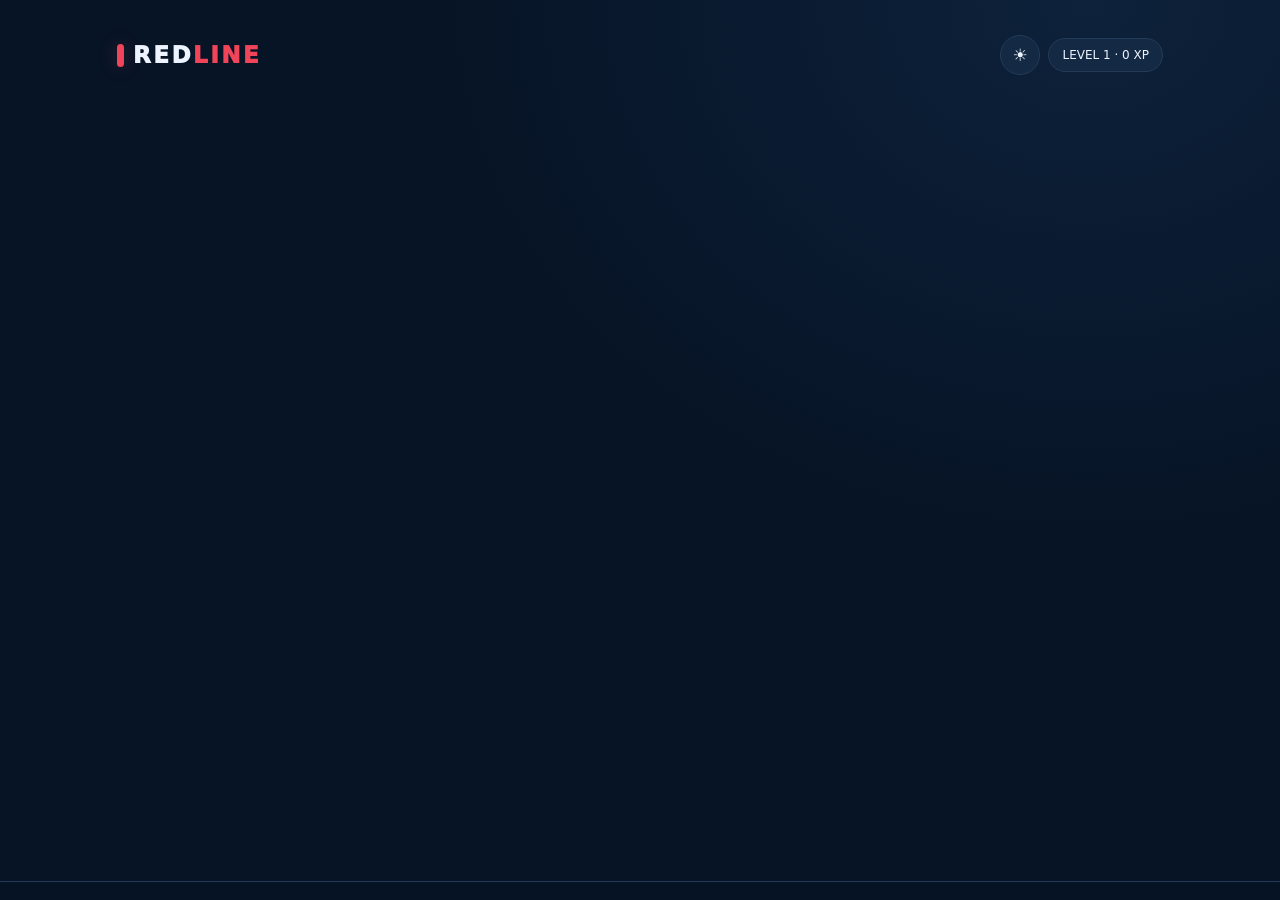
==== commit 7b88a247: "Update index.html" ====
--- a/index.html
+++ b/index.html
@@ -29,4 +29,394 @@
 body{min-height:100vh}
 .app{animation:appIn .45s ease both}
 @keyframes appIn{from{opacity:0;transform:translateY(8px)}to{opacity:1;transform:translateY(0)}}
-.card,.hero,.month-cell,.date-btn{transition:transform .2s ease,border-color .2s ease,box-shadow .2s ease}+.card,.hero,.month-cell,.date-btn{transition:transform .2s ease,border-color .2s ease,box-shadow .2s ease}
+.card:hover{border-color:color-mix(in srgb,var(--red) 35%,var(--line))}
+.primary:hover,.secondary:hover,.danger:hover{filter:brightness(1.08)}
+.primary:active,.secondary:active,.danger:active,.nav button:active{transform:scale(.97)}
+.nav button{transition:background .2s,color .2s,transform .2s}
+.nav button.active{color:var(--red);box-shadow:inset 0 0 0 1px color-mix(in srgb,var(--red) 35%,var(--line))}
+.brand{display:flex;align-items:center;gap:0}
+.brand:before{content:"";display:inline-block;width:7px;height:23px;border-radius:5px;background:var(--red);margin-right:9px;box-shadow:0 0 18px var(--accent-glow)}
+.settings-row{display:flex;align-items:center;justify-content:space-between;gap:14px;padding:13px 0;border-bottom:1px solid var(--line)}
+.settings-row:last-child{border:0}
+.settings-row>div{min-width:0}
+.settings-row input[type=checkbox]{width:20px;height:20px;accent-color:var(--red)}
+.profile-chip{display:inline-flex;align-items:center;gap:8px;padding:7px 11px;border:1px solid var(--line);border-radius:30px;background:var(--panel2);font-size:12px;color:var(--muted)}
+@media(max-width:600px){.nav button{font-size:9px}.nav button span{font-size:17px}.nav-inner{gap:1px}.app{padding-bottom:14px}}
+@media(prefers-reduced-motion:reduce){*,*::before,*::after{scroll-behavior:auto!important;animation-duration:.01ms!important;animation-iteration-count:1!important;transition-duration:.01ms!important}}
+body{margin:0;background:radial-gradient(ellipse at 85% 0%,#17365a66,transparent 42%),var(--bg);color:var(--ink);font-family:Inter,system-ui,-apple-system,sans-serif;padding-bottom:100px;transition:background .25s,color .25s}
+button,input,textarea,select{font:inherit}
+button{cursor:pointer;color:inherit}
+button:disabled{opacity:.45;cursor:not-allowed}
+.app{max-width:1100px;margin:auto;padding:18px}
+.top{display:flex;align-items:center;justify-content:space-between;padding:10px 2px 22px;gap:12px}
+.brand{font-size:23px;font-weight:950;letter-spacing:2.5px}
+.brand span{color:var(--red)}
+.top-actions{display:flex;align-items:center;gap:8px}
+.level-pill,.icon-btn{background:var(--panel2);border:1px solid var(--line);border-radius:30px;padding:9px 13px;font-size:12px}
+.icon-btn{font-size:17px;width:40px;height:40px;padding:0}
+.page-heading{margin:12px 0 22px}
+.eyebrow{color:var(--red);font-size:10px;font-weight:900;letter-spacing:2px;text-transform:uppercase}
+h1{font-size:clamp(30px,6vw,42px);line-height:1.08;margin:9px 0;letter-spacing:-1.2px}
+h2{font-size:19px;margin:7px 0}
+h3{margin:6px 0}
+p{line-height:1.55}
+.muted{color:var(--muted);font-size:13px}
+.card{background:linear-gradient(145deg,var(--panel),color-mix(in srgb,var(--panel) 88%,var(--blue)));border:1px solid var(--line);border-radius:var(--radius);padding:17px;margin:13px 0;box-shadow:var(--shadow)}
+.hero{background:radial-gradient(circle at 90% 0%,#e83d5940,transparent 38%),linear-gradient(135deg,#102d4c,var(--panel) 72%);border:1px solid #34506e;border-radius:25px;padding:23px;margin-bottom:15px;box-shadow:var(--shadow)}
+:root[data-theme="light"] .hero{background:radial-gradient(circle at 90% 0%,#ef405322,transparent 40%),linear-gradient(135deg,#e1edfc,#fff 75%);border-color:#c4d5e9}
+.hero h1{font-size:clamp(34px,7vw,46px)}
+.hero h1 span{color:var(--red)}
+.hero p{color:var(--muted)}
+.grid{display:grid;grid-template-columns:repeat(2,minmax(0,1fr));gap:10px}
+.stat-card{margin:0;padding:15px}
+.stat-number{font-size:28px;font-weight:900;margin:9px 0;letter-spacing:-.7px}
+.stat-number small{font-size:12px;color:var(--muted)}
+.primary,.secondary,.danger{border:0;border-radius:12px;padding:12px 16px;font-weight:800;transition:transform .15s,filter .15s}
+.primary{background:linear-gradient(135deg,var(--red),var(--red2));color:white;box-shadow:0 7px 18px #ef405333}
+.secondary{background:var(--panel2);border:1px solid var(--line)}
+.danger{background:#572632;color:#ffc0c8}
+:root[data-theme="light"] .danger{background:#ffe4e8;color:#a51f36}
+button:active{transform:scale(.97)}
+.block{width:100%;margin-top:9px}
+input,textarea,select{width:100%;padding:12px;border-radius:11px;border:1px solid var(--line);background:var(--panel2);color:var(--ink);outline:none}
+textarea{resize:vertical;min-height:100px}
+input:focus,textarea:focus,select:focus{border-color:var(--red);box-shadow:0 0 0 3px #ef40551c}
+.field{margin:13px 0}
+.field label{display:block;font-size:10px;letter-spacing:1.5px;color:var(--muted);font-weight:900;margin-bottom:7px}
+.section-head{display:flex;align-items:center;justify-content:space-between;gap:10px;margin:22px 0 10px}
+.task{display:flex;align-items:center;gap:11px;padding:13px 0;border-bottom:1px solid var(--line)}
+.task:last-child{border:0}
+.task input[type=checkbox]{width:20px;height:20px;accent-color:var(--red)}
+.task.done .task-name{text-decoration:line-through;color:var(--muted)}
+.task-name{font-weight:700;flex:1;overflow-wrap:anywhere}
+.task small{display:block;color:var(--muted);margin-top:4px;font-weight:500}
+.delete{border:0;background:transparent;color:var(--muted);font-size:20px;padding:5px 9px}
+.progress-track{height:9px;background:var(--panel2);border-radius:20px;overflow:hidden;margin:12px 0}
+.progress-track i{display:block;height:100%;background:linear-gradient(90deg,var(--red),#ff8791);border-radius:20px;transition:width .3s}
+.date-strip{display:flex;gap:7px;overflow-x:auto;padding:5px 0 15px}
+.date-btn{min-width:49px;padding:9px 5px;background:var(--panel);border:1px solid var(--line);border-radius:13px;display:flex;flex-direction:column;align-items:center;gap:5px}
+.date-btn span{font-size:10px;color:var(--muted)}
+.date-btn.active{border-color:var(--red);background:color-mix(in srgb,var(--red) 14%,var(--panel))}
+.date-btn b{font-size:17px}.date-btn i{font-size:10px;color:var(--green)}
+.nav{position:fixed;bottom:0;left:0;right:0;z-index:10;background:color-mix(in srgb,var(--bg) 88%,transparent);border-top:1px solid var(--line);padding:9px 5px calc(9px + env(safe-area-inset-bottom));backdrop-filter:blur(18px)}
+.nav-inner{max-width:1100px;margin:auto;display:flex;justify-content:space-around;gap:3px}
+.nav button{flex:1;border:0;background:transparent;color:var(--muted);padding:9px 2px;border-radius:12px;font-size:10px}
+.nav button.active{color:var(--ink);background:var(--panel2);box-shadow:inset 0 0 0 1px var(--line)}
+.nav button span{display:block;font-size:19px;margin-bottom:4px}
+.timer{font-size:clamp(43px,10vw,58px);font-weight:950;letter-spacing:2px;text-align:center;margin:20px 0;font-variant-numeric:tabular-nums}
+.timer-ring{width:220px;height:220px;border:8px solid var(--panel2);border-top-color:var(--red);border-radius:50%;display:flex;align-items:center;justify-content:center;margin:20px auto;box-shadow:0 0 35px #ef40551b}
+.center{text-align:center}
+.quote{font-size:19px;font-weight:750;line-height:1.5;padding:15px 0}
+.chart{display:flex;align-items:flex-end;gap:7px;height:150px;padding:15px 0 0}
+.bar-col{flex:1;height:100%;display:flex;flex-direction:column;justify-content:flex-end;align-items:center;gap:6px;min-width:0}
+.bar-col i{width:70%;max-width:30px;background:linear-gradient(0deg,var(--red),#ff8a96);border-radius:6px 6px 2px 2px;min-height:2px}
+.bar-col span{font-size:9px;color:var(--muted)}
+.badge{border:1px solid var(--line);background:var(--panel);padding:12px;border-radius:13px;margin:8px 0}
+.badge.unlocked{border-color:var(--amber)}.badge.locked{opacity:.58}
+.shop-item{display:flex;align-items:center;gap:12px;padding:13px 0;border-bottom:1px solid var(--line)}
+.shop-item .emoji{font-size:27px}.shop-item .details{flex:1}
+.toast{position:fixed;bottom:90px;left:50%;transform:translateX(-50%);background:var(--panel2);border:1px solid var(--line);color:var(--ink);padding:12px 18px;border-radius:12px;z-index:30;font-size:13px;opacity:0;pointer-events:none;transition:opacity .2s;box-shadow:var(--shadow);max-width:90vw;text-align:center}
+.toast.show{opacity:1}
+.modal{display:none;position:fixed;inset:0;background:#000b;z-index:20;align-items:center;justify-content:center;padding:18px}
+.modal.show{display:flex}
+.modal-box{width:100%;max-width:500px;background:var(--panel);border:1px solid var(--line);border-radius:20px;padding:20px;max-height:90vh;overflow:auto;box-shadow:var(--shadow)}
+.empty{text-align:center;padding:25px 10px;color:var(--muted)}
+.small{font-size:11px}
+.calendar-toolbar{display:flex;align-items:center;justify-content:space-between;gap:8px;flex-wrap:wrap}
+.calendar-toolbar h2{flex:1;text-align:center}
+.calendar-controls{display:flex;gap:6px;align-items:center}
+.calendar-controls button{padding:9px 12px}
+.view-switch{display:flex;gap:4px;background:var(--panel2);padding:4px;border-radius:12px;flex-wrap:wrap}
+.view-switch button{border:0;background:transparent;color:var(--muted);border-radius:9px;padding:8px 10px;font-size:12px}
+.view-switch button.active{background:var(--red);color:white}
+.cal-weekdays,.month-grid{display:grid;grid-template-columns:repeat(7,minmax(0,1fr));gap:5px}
+.cal-weekdays{margin-bottom:6px}
+.cal-weekdays div{text-align:center;color:var(--muted);font-size:11px;padding:7px 0}
+.month-cell{min-height:100px;padding:7px 5px;border:1px solid var(--line);border-radius:10px;background:var(--panel2);text-align:left;display:flex;flex-direction:column;gap:4px;overflow:hidden}
+.month-cell.outside{opacity:.35}.month-cell.selected{border:1px solid var(--red);background:color-mix(in srgb,var(--red) 13%,var(--panel2))}
+.month-cell.today .day-number{color:var(--red);font-weight:950}
+.day-number{font-size:12px}
+.event-dot{font-size:10px;padding:3px 5px;border-radius:5px;white-space:nowrap;overflow:hidden;text-overflow:ellipsis;background:#344c6b;color:#e2edff}
+.event-dot.task-dot{background:#214b40;color:#b6f3d8}.event-dot.exam-dot{background:#59421f;color:#ffdfa5}
+.calendar-day-list{display:flex;flex-direction:column;gap:8px}
+.event-card{display:flex;gap:10px;padding:12px;border:1px solid var(--line);background:var(--panel2);border-radius:12px;align-items:flex-start;margin:7px 0}
+.event-color{width:4px;min-width:4px;align-self:stretch;border-radius:5px}
+.event-content{flex:1;min-width:0}.event-content b{overflow-wrap:anywhere}
+.event-actions{display:flex;gap:5px}.event-actions button{padding:6px 9px;font-size:12px}
+.agenda-date{font-size:12px;color:var(--red);font-weight:900;margin:18px 0 8px}
+.time-grid{overflow:auto;max-height:650px;border:1px solid var(--line);border-radius:13px;background:var(--panel)}
+.time-grid-inner{position:relative;min-width:520px}
+.time-row{display:grid;grid-template-columns:58px 1fr;min-height:58px;border-bottom:1px solid var(--line)}
+.time-label{font-size:10px;color:var(--muted);padding:5px;text-align:center}
+.time-slot{position:relative;border-left:1px solid var(--line)}
+.time-event{position:absolute;left:64px;right:5px;top:3px;border-radius:7px;padding:6px 8px;font-size:11px;overflow:hidden;z-index:2;border-left:3px solid var(--blue);cursor:pointer}
+.note-card{position:relative;background:var(--panel2);border:1px solid var(--line);border-radius:14px;padding:17px 48px 17px 16px;min-height:100px;white-space:pre-wrap;overflow-wrap:anywhere;line-height:1.65}
+.note-edit{position:absolute;top:9px;right:9px;width:34px;height:34px;border:1px solid var(--line);border-radius:10px;background:var(--panel);font-size:17px}
+.color-options{display:flex;gap:9px;flex-wrap:wrap}
+.color-choice{width:28px;height:28px;border-radius:50%;border:3px solid transparent;padding:0}
+.color-choice.active{outline:2px solid var(--ink);outline-offset:2px}
+@media(max-width:600px){.app{padding:13px}.month-cell{min-height:70px;padding:5px 3px}.event-dot{font-size:9px;padding:2px 3px}.view-switch button{padding:8px 7px;font-size:11px}.calendar-toolbar{gap:6px}.calendar-toolbar h2{font-size:16px}.level-pill{font-size:10px;padding:8px 10px}}
+@media(min-width:650px){.app{padding:25px}.hero{padding:30px}}
+.reduce-motion *, .reduce-motion *::before, .reduce-motion *::after{animation:none!important;transition:none!important;scroll-behavior:auto!important}
+.ring{flex:none}.dash{display:flex;gap:18px;align-items:center}
+.tiles{display:grid;grid-template-columns:repeat(3,1fr);gap:8px;margin:12px 0}
+.tile{background:var(--panel);border:1px solid var(--line);border-radius:14px;padding:12px}.tile b{display:block;font-size:20px;margin-top:5px}
+.qa{display:grid;grid-template-columns:repeat(4,1fr);gap:8px}
+.qa button{padding:12px 2px;border-radius:14px;border:1px solid var(--line);background:var(--panel2);font-size:11px;font-weight:700}.qa button span{display:block;font-size:19px;margin-bottom:4px;color:var(--red)}
+.top{padding-top:calc(10px + env(safe-area-inset-top))}
+</style>
+</head>
+<body>
+<script>
+window.addEventListener('error',function(e){var d=document.createElement('div');d.style.cssText='position:fixed;top:0;left:0;right:0;z-index:99;background:#b00020;color:#fff;padding:12px;font:13px monospace;white-space:pre-wrap';d.textContent='ERROR: '+e.message+' (line '+e.lineno+')';document.body.appendChild(d)});
+setTimeout(function(){var m=document.getElementById('screen');if(!m||!m.innerHTML.trim()){var d=document.createElement('div');d.style.cssText='padding:20px;color:#fff;font:14px sans-serif';d.textContent='Redline did not render. If no red error shows above, the file was likely cut off when pasted.';document.body.appendChild(d)}},1500);
+</script>
+
+<div class="app">
+  <header class="top">
+    <div class="brand">RED<span>LINE</span></div>
+    <div class="top-actions">
+      <button class="icon-btn" id="themeToggle" onclick="toggleTheme()" aria-label="Toggle theme">☀</button>
+      <div class="level-pill" id="levelPill">LEVEL 1 · 0 XP</div>
+    </div>
+  </header>
+  <main id="screen"></main>
+</div>
+<nav class="nav"><div class="nav-inner" id="nav"></div></nav>
+<div class="toast" id="toast"></div>
+
+<div class="modal" id="taskModal"><div class="modal-box">
+  <div class="section-head"><h2>New task</h2><button class="delete" onclick="closeTaskModal()">✕</button></div>
+  <div class="field"><label>TASK NAME</label><input id="taskName" maxlength="100" placeholder="What needs to get done?"></div>
+  <div class="field"><label>DATE</label><input id="taskDate" type="date"></div>
+  <div class="field"><label>CATEGORY</label><select id="taskCat"></select></div>
+  <div class="field"><label>PRIORITY</label><select id="taskPri"><option value="0">Normal</option><option value="1">Important</option><option value="2">High</option></select></div>
+  <div class="field"><label>REPEAT</label><select id="taskRep"><option value="none">Does not repeat</option><option value="daily">Daily</option><option value="weekly">Weekly</option></select></div>
+  <button class="primary block" onclick="addTask()">Add task</button>
+</div></div>
+
+<div class="modal" id="eventModal"><div class="modal-box">
+  <div class="section-head"><h2 id="eventModalTitle">Create event</h2><button class="delete" onclick="closeEventModal()">✕</button></div>
+  <input type="hidden" id="eventEditId">
+  <div class="field"><label>EVENT TITLE</label><input id="eventName" maxlength="120" placeholder="Class, meeting, activity..."></div>
+  <div class="grid"><div class="field"><label>START DATE</label><input id="eventDate" type="date"></div><div class="field"><label>END DATE</label><input id="eventEndDate" type="date"></div></div>
+  <div class="grid"><div class="field"><label>START TIME</label><input id="eventTime" type="time"></div><div class="field"><label>END TIME</label><input id="eventEndTime" type="time"></div></div>
+  <div class="field"><label>LOCATION</label><input id="eventLocation" maxlength="120" placeholder="Optional"></div>
+  <div class="field"><label>DESCRIPTION</label><textarea id="eventDescription" placeholder="Add details..."></textarea></div>
+  <div class="field"><label>CALENDAR</label><select id="eventCategory"><option>Personal</option><option>School</option><option>Work</option><option>Fitness</option><option>Other</option></select></div>
+  <div class="field"><label>EVENT COLOUR</label><div class="color-options" id="eventColors"></div></div>
+  <div class="field"><label>REPEAT</label><select id="eventRepeat"><option value="none">Does not repeat</option><option value="daily">Daily</option><option value="weekly">Weekly</option><option value="monthly">Monthly</option><option value="yearly">Yearly</option></select></div>
+  <button class="primary block" onclick="saveEvent()">Save event</button>
+</div></div>
+
+<script>
+// ==========================================
+// REDLINE 2.2 — CORE ENGINE
+// Existing rl2-* storage keys are retained.
+// ==========================================
+const $=id=>document.getElementById(id);
+const pad=n=>String(n).padStart(2,'0');
+const dateKey=d=>`${d.getFullYear()}-${pad(d.getMonth()+1)}-${pad(d.getDate())}`;
+const fromKey=k=>{const [y,m,d]=k.split('-').map(Number);return new Date(y,m-1,d)};
+const todayKey=()=>dateKey(new Date());
+const addDays=(key,n)=>{const d=fromKey(key);d.setDate(d.getDate()+n);return dateKey(d)};
+const read=(key,fallback)=>{try{const v=localStorage.getItem('rl2-'+key);return v===null?fallback:JSON.parse(v)}catch(e){return fallback}};
+const write=(key,value)=>{try{localStorage.setItem('rl2-'+key,JSON.stringify(value))}catch(e){console.warn('Storage write failed',e)}};
+
+let tasks=read('tasks',[]),cats=read('cats',['Study','Personal','Fitness','Other']);
+let focus=read('focus',{}),exams=read('exams',[]),notes=read('notes',{}),events=read('events',[]);
+let xp=Number(read('xp',0))||0,coins=Number(read('coins',0))||0;
+let xpAwards=read('xpAwards',{}),owned=read('owned',['default']),avatar=read('avatar','default');
+let challenges=read('challenges',[]),completedDays=read('completedDays',[]);
+let weeklyGoal=Number(read('goal',20))||20;
+let tab='today',selectedDate=todayKey(),calendarMonth=new Date(),calendarView='month';
+let calendarSearch='',calendarFilter='All',selectedEventColor='#78aaff',editingNote=false;
+let timerLength=Number(read('timerLength',1500))||1500,timerLeft=timerLength,timerEndAt=Number(read('timerEndAt',0))||0,timerId=null;
+let timerRunning=timerEndAt>Date.now();
+let currentQuote=read('quote',0);
+let theme=read('theme','dark');
+let profileName=String(read('profileName','Operator')||'Operator');
+let reducedMotion=Boolean(read('reducedMotion',false));
+
+const NAV=[['today','⌂','Today'],['calendar','▦','Plan'],['focus','◷','Focus'],['progress','↗','Progress'],['more','☷','More'],['settings','⚙','Settings']];
+const COLORS=['#78aaff','#55d6a2','#f04459','#f4c16b','#b99cff','#ff91c8','#69d8dc','#b2b6c2'];
+const QUOTES=['Discipline beats motivation.','Small steps. Serious results.','You do not need to be perfect. You need to be consistent.','Your future is built by what you do today.','Start before you feel ready.','One focused hour can change your day.','Stop waiting. Start doing.','Make your actions match your ambitions.','Consistency creates confidence.','Do the work. Let the results speak.','Progress is still progress, no matter how small.','Your only competition is who you were yesterday.','A little every day adds up.','Stay patient. Stay disciplined.','You can restart as many times as you need.','Make today count.','Focus on the next step, not the whole staircase.','Hard work is a habit, not a mood.','Build a life you are proud of.','Less excuses. More execution.'];
+
+
+function save(){
+write('tasks',tasks);write('cats',cats);write('focus',focus);write('exams',exams);write('notes',notes);write('events',events);
+write('xp',xp);write('coins',coins);write('xpAwards',xpAwards);write('owned',owned);write('avatar',avatar);
+write('challenges',challenges);write('completedDays',completedDays);write('goal',weeklyGoal);write('timerEndAt',timerEndAt);write('timerLength',timerLength);write('profileName',profileName);write('reducedMotion',reducedMotion);
+}
+function escapeHTML(v){return String(v??'').replace(/[&<>"']/g,c=>({'&':'&amp;','<':'&lt;','>':'&gt;','"':'&quot;',"'":'&#39;'}[c]))}
+function toast(message){const el=$('toast');el.textContent=message;el.classList.add('show');clearTimeout(window.toastTimeout);window.toastTimeout=setTimeout(()=>el.classList.remove('show'),2300)}
+function level(){return Math.floor(xp/100)+1}
+function levelXP(){return xp%100}
+function awardXP(amount){xp+=amount;save();toast(`+${amount} XP`)}
+function completedCount(){return tasks.filter(t=>t.done).length}
+function dayTasks(key){return tasks.filter(t=>t.date===key)}
+function streak(){let count=0,d=new Date();if(!completedDays.includes(dateKey(d)))d.setDate(d.getDate()-1);while(completedDays.includes(dateKey(d))){count++;d.setDate(d.getDate()-1)}return count}
+function formatDate(key,options={weekday:'short',month:'short',day:'numeric'}){return fromKey(key).toLocaleDateString('en-IN',options)}
+function formatTime(time){if(!time)return '';const [h,m]=time.split(':').map(Number);return new Date(2000,0,1,h,m).toLocaleTimeString('en-IN',{hour:'numeric',minute:'2-digit'})}
+function go(next){tab=next;render()}
+function chooseDate(key){selectedDate=key;editingNote=false;render()}
+function toggleTheme(){theme=theme==='dark'?'light':'dark';write('theme',theme);applyTheme()}
+function applyTheme(){document.documentElement.dataset.theme=theme;$('themeToggle').textContent=theme==='dark'?'☀':'☾';$('themeToggle').title=theme==='dark'?'Switch to light mode':'Switch to dark mode';document.documentElement.classList.toggle('reduce-motion',reducedMotion);document.documentElement.style.setProperty('--motion-duration',reducedMotion?'0ms':'200ms')}
+function saveProfile(){const value=$('profileNameInput').value.trim();profileName=value||'Operator';save();renderSettings();toast('Profile updated')}
+function setReducedMotion(value){reducedMotion=Boolean(value);write('reducedMotion',reducedMotion);applyTheme();toast(reducedMotion?'Reduced motion enabled':'Animations enabled')}
+
+// TASKS
+function openTaskModal(){$('taskModal').classList.add('show');$('taskDate').value=selectedDate;$('taskCat').innerHTML=cats.map(c=>`<option value="${escapeHTML(c)}">${escapeHTML(c)}</option>`).join('');$('taskName').value='';$('taskPri').value='0';$('taskRep').value='none'}
+function closeTaskModal(){$('taskModal').classList.remove('show')}
+function ensureRecurringSchedule(){
+const roots=tasks.filter(t=>t.rep&&t.rep!=='none'&&!t.generated);
+roots.forEach(root=>{if(!root.seriesId)root.seriesId=root.id;const start=fromKey(root.date),end=new Date(start.getFullYear(),11,31);
+for(let d=new Date(start);d<=end;d.setDate(d.getDate()+1)){const diff=Math.round((d-start)/86400000),matches=root.rep==='daily'||(root.rep==='weekly'&&diff%7===0);if(!matches||diff===0)continue;const key=dateKey(d);if(!tasks.some(t=>t.seriesId===root.seriesId&&t.date===key))tasks.push({...root,id:Date.now()+Math.random(),date:key,done:false,generated:true})}
+})}
+function addTask(){const text=$('taskName').value.trim(),date=$('taskDate').value;if(!text||!date){toast('Enter a task and date');return}
+const task={id:Date.now()+Math.random(),text,date,cat:$('taskCat').value,pri:Number($('taskPri').value),rep:$('taskRep').value,done:false,generated:false,seriesId:null};
+if(task.rep!=='none')task.seriesId=task.id;tasks.push(task);ensureRecurringSchedule();save();closeTaskModal();render();toast('Task added')}
+function toggleTask(id){const task=tasks.find(t=>t.id==id);if(!task)return;task.done=!task.done;task.doneAt=task.done?new Date().toISOString():null;
+if(task.done&&!xpAwards[String(task.id)]){xpAwards[String(task.id)]=true;awardXP(10)}
+const todays=dayTasks(todayKey());if(todays.length&&todays.every(t=>t.done)&&!completedDays.includes(todayKey())){completedDays.push(todayKey());awardXP(20);toast('Perfect day! +20 XP')}
+save();render()}
+function deleteTask(id){const task=tasks.find(t=>t.id==id);if(!task)return;if(task.seriesId){tasks=tasks.filter(t=>t.seriesId!==task.seriesId||t.date<task.date||t.done);tasks.forEach(t=>{if(t.seriesId===task.seriesId)t.rep='none'})}else tasks=tasks.filter(t=>t.id!=id);save();render();toast('Task deleted')}
+
+// FOCUS TIMER
+function updateTimer(){if(timerRunning){timerLeft=Math.max(0,Math.ceil((timerEndAt-Date.now())/1000));if(timerLeft<=0){timerRunning=false;timerEndAt=0;const key=todayKey();focus[key]=(focus[key]||0)+timerLength;awardXP(25);save();clearInterval(timerId);timerId=null;toast('Focus session complete!')}}if(tab==='focus')renderFocus()}
+function startTimer(){if(timerRunning)return;if(timerLeft<=0)timerLeft=timerLength;timerEndAt=Date.now()+timerLeft*1000;timerRunning=true;save();clearInterval(timerId);timerId=setInterval(updateTimer,1000);render()}
+function pauseTimer(){if(!timerRunning)return;timerLeft=Math.max(0,Math.ceil((timerEndAt-Date.now())/1000));timerRunning=false;timerEndAt=0;clearInterval(timerId);timerId=null;save();render()}
+function resetTimer(){timerRunning=false;timerEndAt=0;timerLeft=timerLength;clearInterval(timerId);timerId=null;save();render()}
+function setTimer(minutes){if(timerRunning)return;timerLength=minutes*60;timerLeft=timerLength;save();render()}
+function timerText(){return `${pad(Math.floor(timerLeft/60))}:${pad(timerLeft%60)}`}
+function totalFocus(key){return Math.floor((focus[key]||0)/60)}
+
+// NOTES, QUOTES, EXAMS
+function saveNote(){const value=$('noteInput').value.trim();if(value)notes[selectedDate]=value;else delete notes[selectedDate];editingNote=false;save();render();toast('Note saved')}
+function editNote(){editingNote=true;render();setTimeout(()=>$('noteInput')?.focus(),50)}
+function cancelNoteEdit(){editingNote=false;render()}
+function newQuote(){currentQuote=(currentQuote+1+Math.floor(Math.random()*(QUOTES.length-1)))%QUOTES.length;write('quote',currentQuote);render()}
+function addExam(){const name=$('examName')?.value.trim(),date=$('examDate')?.value;if(!name||!date){toast('Enter exam name and date');return}exams.push({id:Date.now(),name,date});save();render();toast('Exam added')}
+function deleteExam(id){exams=exams.filter(e=>e.id!=id);save();render()}
+
+// CALENDAR
+function setCalendarView(view){calendarView=view;render()}
+function changeCalendar(amount){if(calendarView==='month')calendarMonth.setMonth(calendarMonth.getMonth()+amount);else{selectedDate=addDays(selectedDate,amount*(calendarView==='week'?7:1));calendarMonth=fromKey(selectedDate)}render()}
+function calendarToday(){selectedDate=todayKey();calendarMonth=new Date();render()}
+function setCalendarFilter(v){calendarFilter=v;render()}
+function setCalendarSearch(v){calendarSearch=v;const pos=$('calendarSearch')?.selectionStart;render();const el=$('calendarSearch');if(el){el.focus();el.setSelectionRange(pos,pos)}}
+function eventMatchesDate(e,key){if(key<e.date)return false;const repeat=e.repeat||'none';if(repeat==='none')return key>=e.date&&key<=(e.endDate||e.date);if(e.repeatUntil&&key>e.repeatUntil)return false;const start=fromKey(e.date),cur=fromKey(key);if(repeat==='daily')return true;if(repeat==='weekly')return Math.round((cur-start)/86400000)%7===0;if(repeat==='monthly')return cur.getDate()===start.getDate();if(repeat==='yearly')return cur.getMonth()===start.getMonth()&&cur.getDate()===start.getDate();return false}
+function eventsOn(key){return events.filter(e=>eventMatchesDate(e,key)).filter(e=>calendarFilter==='All'||e.category===calendarFilter).filter(e=>!calendarSearch||(e.name+' '+(e.location||'')+' '+(e.description||'')).toLowerCase().includes(calendarSearch.toLowerCase()))}
+function openEventModal(id=null){const e=id?events.find(x=>x.id==id):null;$('eventModalTitle').textContent=e?'Edit event':'Create event';$('eventEditId').value=e?e.id:'';$('eventName').value=e?.name||'';$('eventDate').value=e?.date||selectedDate;$('eventEndDate').value=e?.endDate||e?.date||selectedDate;$('eventTime').value=e?.time||'09:00';$('eventEndTime').value=e?.endTime||'10:00';$('eventLocation').value=e?.location||'';$('eventDescription').value=e?.description||'';$('eventCategory').value=e?.category||'Personal';$('eventRepeat').value=e?.repeat||'none';selectedEventColor=e?.color||COLORS[0];$('eventColors').innerHTML=COLORS.map(c=>`<button type="button" class="color-choice ${c===selectedEventColor?'active':''}" style="background:${c}" onclick="chooseEventColor('${c}',this)"></button>`).join('');$('eventModal').classList.add('show')}
+function chooseEventColor(color,button){selectedEventColor=color;document.querySelectorAll('.color-choice').forEach(b=>b.classList.remove('active'));button.classList.add('active')}
+function closeEventModal(){$('eventModal').classList.remove('show')}
+function saveEvent(){const name=$('eventName').value.trim(),date=$('eventDate').value,endDate=$('eventEndDate').value||date,time=$('eventTime').value,endTime=$('eventEndTime').value;if(!name||!date||!time||!endTime){toast('Fill in the title, date and times');return}if(endDate<date||(endDate===date&&endTime<=time)){toast('End must be after start');return}
+const oldId=$('eventEditId').value,e={id:oldId?oldId:Number(Date.now()),name,date,endDate,time,endTime,location:$('eventLocation').value.trim(),description:$('eventDescription').value.trim(),category:$('eventCategory').value,color:selectedEventColor,repeat:$('eventRepeat').value};
+if(oldId){const i=events.findIndex(x=>x.id==oldId);if(i>=0)events[i]=e}else events.push(e);save();closeEventModal();render();toast(oldId?'Event updated':'Event created')}
+function deleteEvent(id){events=events.filter(e=>e.id!=id);save();render();toast('Event deleted')}
+function moveEventDate(id,newDate){const e=events.find(x=>x.id==id);if(!e)return;const duration=Math.round((fromKey(e.endDate||e.date)-fromKey(e.date))/86400000);e.date=newDate;e.endDate=addDays(newDate,duration);save();render();toast('Event rescheduled')}
+function eventConflicts(e){return events.some(o=>o.id!=e.id&&o.date===e.date&&e.time<o.endTime&&e.endTime>o.time)}
+function allowDrop(e){e.preventDefault()}
+function dragEvent(e,id){e.dataTransfer.setData('text/plain',String(id))}
+function dropEvent(e,date){e.preventDefault();const id=e.dataTransfer.getData('text/plain');if(id)moveEventDate(id,date)}
+// BACKUP / RESTORE
+function exportData(){const data={tasks,cats,focus,exams,notes,events,xp,coins,xpAwards,owned,avatar,challenges,completedDays,weeklyGoal,profileName,reducedMotion};const blob=new Blob([JSON.stringify(data,null,2)],{type:'application/json'});const url=URL.createObjectURL(blob);const a=document.createElement('a');a.href=url;a.download='redline-backup.json';a.click();URL.revokeObjectURL(url);toast('Backup exported')}
+function importData(input){const file=input.files?.[0];if(!file)return;if(!confirm('Restoring replaces ALL current data. Continue?')){input.value='';return}const reader=new FileReader();reader.onload=()=>{try{const d=JSON.parse(reader.result);tasks=Array.isArray(d.tasks)?d.tasks:[];cats=Array.isArray(d.cats)?d.cats:cats;focus=d.focus||{};exams=d.exams||[];notes=d.notes||{};events=d.events||[];xp=Number(d.xp)||0;coins=Number(d.coins)||0;xpAwards=d.xpAwards||{};owned=d.owned||['default'];avatar=d.avatar||'default';challenges=d.challenges||[];completedDays=d.completedDays||[];weeklyGoal=Number(d.weeklyGoal)||20;profileName=String(d.profileName||profileName||'Operator');reducedMotion=Boolean(d.reducedMotion);ensureRecurringSchedule();applyTheme();save();render();toast('Backup restored')}catch(e){toast('Invalid backup file')}};reader.readAsText(file)}
+
+// NAVIGATION / RENDER
+function renderNav(){$('nav').innerHTML=NAV.map(n=>`<button class="${tab===n[0]?'active':''}" onclick="go('${n[0]}')"><span>${n[1]}</span>${n[2]}</button>`).join('')}
+function render(){renderNav();$('levelPill').textContent=`LEVEL ${level()} · ${xp} XP`;const screens={today:renderToday,calendar:renderCalendar,focus:renderFocus,progress:renderStats,more:renderMore,settings:renderSettings};try{(screens[tab]||renderToday)()}catch(err){console.error(err);$('screen').innerHTML=`<section class="card"><h2>This screen hit an error</h2><p class="muted">${escapeHTML(err.message)}</p><button class="primary block" onclick="go('today')">Back to Today</button></section>`}}
+
+// DASHBOARD HELPERS (2.4)
+function ring(p){const r=52,c=2*Math.PI*r;return `<svg class="ring" width="124" height="124" viewBox="0 0 120 120"><circle cx="60" cy="60" r="${r}" fill="none" stroke="var(--panel2)" stroke-width="10"/><circle cx="60" cy="60" r="${r}" fill="none" stroke="var(--red)" stroke-width="10" stroke-linecap="round" stroke-dasharray="${c}" stroke-dashoffset="${c*(1-p/100)}" transform="rotate(-90 60 60)" style="transition:stroke-dashoffset .6s"/><text x="60" y="67" text-anchor="middle" fill="var(--ink)" font-size="24" font-weight="900">${p}%</text></svg>`}
+function greeting(){const h=new Date().getHours();return h<12?'Good morning':h<18?'Good afternoon':'Good evening'}
+function quickNote(){selectedDate=todayKey();editingNote=true;tab='today';render();setTimeout(()=>$('noteInput')?.focus(),60)}
+function dashTop(key,list,done,percent){
+const wk=(Array.from({length:7},(_,i)=>focus[addDays(todayKey(),-i)]||0).reduce((a,b)=>a+b,0)/3600).toFixed(1);
+const pri=list.filter(t=>!t.done).sort((a,b)=>(b.pri||0)-(a.pri||0)).slice(0,3);
+const dl=exams.filter(e=>e.date>=todayKey()).sort((a,b)=>a.date.localeCompare(b.date)).slice(0,3);
+return `<div class="page-heading"><div class="eyebrow">${greeting()}, ${escapeHTML(profileName)}</div><h1>${key===todayKey()?'Command centre.':'Your schedule.'}</h1><p class="muted">${formatDate(key,{weekday:'long',month:'long',day:'numeric',year:'numeric'})} · ${new Date().toLocaleTimeString('en-IN',{hour:'numeric',minute:'2-digit'})}</p></div>
+<section class="hero"><div class="dash">${ring(percent)}<div><div class="eyebrow">DAILY PROGRESS</div><h1>${done}<span> / ${list.length}</span></h1><p>Tasks completed</p></div></div><div class="progress-track"><i style="width:${levelXP()}%"></i></div><div class="muted small">Level ${level()} · ${levelXP()} / 100 XP</div></section>
+<div class="tiles"><div class="tile"><span class="eyebrow">STREAK</span><b>${streak()} 🔥</b></div><div class="tile"><span class="eyebrow">FOCUS TODAY</span><b>${totalFocus(todayKey())}m</b></div><div class="tile"><span class="eyebrow">7 DAYS</span><b>${wk}h</b></div></div>
+<div class="qa"><button onclick="openTaskModal()"><span>＋</span>Task</button><button onclick="go('focus')"><span>◷</span>Focus</button><button onclick="openEventModal()"><span>▦</span>Event</button><button onclick="quickNote()"><span>✎</span>Note</button></div>
+<div class="section-head"><h2>Priorities</h2></div><section class="card">${pri.length?pri.map(t=>`<div class="task"><div class="task-name">${escapeHTML(t.text)}<small>${escapeHTML(t.cat)} · ${['Normal','Important','High'][t.pri||0]}</small></div></div>`).join(''):'<div class="empty">Nothing pending. Clear skies.</div>'}</section>
+<div class="section-head"><h2>Upcoming deadlines</h2></div><section class="card">${dl.length?dl.map(e=>{const d=Math.ceil((fromKey(e.date)-fromKey(todayKey()))/86400000);return `<div class="task"><div class="task-name">🎓 ${escapeHTML(e.name)}<small>${formatDate(e.date)} · ${d===0?'Today':d+' days left'}</small></div></div>`}).join(''):'<div class="empty">No deadlines ahead.</div>'}</section>`}
+function catBreakdown(){const m={};tasks.filter(t=>t.done).forEach(t=>m[t.cat]=(m[t.cat]||0)+1);const e=Object.entries(m).sort((a,b)=>b[1]-a[1]);if(!e.length)return '<section class="card"><h2>By category</h2><div class="empty">Complete tasks to see your breakdown.</div></section>';const tot=e.reduce((a,x)=>a+x[1],0);let acc=0;const stops=e.map((x,i)=>{const s0=acc/tot*100;acc+=x[1];return `${COLORS[i%COLORS.length]} ${s0}% ${acc/tot*100}%`}).join(',');const mk='radial-gradient(circle 36px,transparent 97%,#000 100%)';return `<section class="card"><h2>By category</h2><div class="dash"><div style="flex:none;width:120px;height:120px;border-radius:50%;background:conic-gradient(${stops});-webkit-mask:${mk};mask:${mk}"></div><div>${e.map((x,i)=>`<div class="muted"><span style="color:${COLORS[i%COLORS.length]}">●</span> ${escapeHTML(x[0])} · ${x[1]}</div>`).join('')}</div></div></section>`}
+
+// TODAY
+function renderToday(){const key=selectedDate,list=dayTasks(key),done=list.filter(t=>t.done).length,percent=list.length?Math.round(done/list.length*100):0;const start=new Date();start.setDate(start.getDate()-start.getDay());const week=Array.from({length:7},(_,i)=>{const d=new Date(start);d.setDate(start.getDate()+i);return d});
+const dateButtons=week.map(d=>{const k=dateKey(d),count=dayTasks(k).filter(t=>t.done).length;return `<button class="date-btn ${k===key?'active':''}" onclick="chooseDate('${k}')"><span>${d.toLocaleDateString('en-IN',{weekday:'short'})}</span><b>${d.getDate()}</b><i>${count?count+' ✓':''}</i></button>`}).join('');
+const taskHTML=list.length?list.map(t=>`<div class="task ${t.done?'done':''}"><input type="checkbox" ${t.done?'checked':''} onchange="toggleTask('${t.id}')"><div class="task-name">${escapeHTML(t.text)}<small>${escapeHTML(t.cat)} · ${['Normal','Important','High'][t.pri||0]}</small></div><button class="delete" onclick="deleteTask('${t.id}')">×</button></div>`).join(''):'<div class="empty">No tasks scheduled for this day.</div>';
+const note=notes[key]||'',dayEvents=eventsOn(key);
+$('screen').innerHTML=`${dashTop(key,list,done,percent)}
+<div class="date-strip">${dateButtons}</div>
+<div class="section-head"><h2>Tasks</h2><button class="primary" onclick="openTaskModal()">+ Add task</button></div><section class="card">${taskHTML}</section>
+<div class="section-head"><h2>Events</h2><button class="secondary" onclick="openEventModal()">+ Event</button></div><section class="card">${dayEvents.length?dayEvents.map(e=>`<div class="event-card"><div class="event-color" style="background:${e.color}"></div><div class="event-content"><b>${escapeHTML(e.name)}</b><div class="muted">${formatTime(e.time)} – ${formatTime(e.endTime)} · ${escapeHTML(e.category)}</div>${e.location?`<div class="muted">📍 ${escapeHTML(e.location)}</div>`:''}</div><button class="delete" onclick="openEventModal('${e.id}')">✎</button></div>`).join(''):'<div class="empty">Nothing scheduled.</div>'}</section>
+<div class="section-head"><h2>Daily note</h2></div><section class="card">${note&&!editingNote?`<div class="note-card">${escapeHTML(note)}<button class="note-edit" onclick="editNote()">✎</button></div>`:`<textarea id="noteInput" placeholder="Write down your thoughts, plans or daily summary...">${escapeHTML(note)}</textarea><button class="primary block" onclick="saveNote()">Save note</button>${note?'<button class="secondary block" onclick="cancelNoteEdit()">Cancel</button>':''}`}</section>
+<section class="card"><div class="eyebrow">DAILY REMINDER</div><div class="quote">"${QUOTES[currentQuote%QUOTES.length]}"</div><button class="secondary block" onclick="newQuote()">↻ New quote</button></section>`}
+
+// CALENDAR
+function renderCalendar(){const monthName=calendarMonth.toLocaleDateString('en-IN',{month:'long',year:'numeric'}),viewButtons=['month','week','day','agenda'].map(v=>`<button class="${calendarView===v?'active':''}" onclick="setCalendarView('${v}')">${v[0].toUpperCase()+v.slice(1)}</button>`).join('');let content='';
+if(calendarView==='month'){const first=new Date(calendarMonth.getFullYear(),calendarMonth.getMonth(),1),gridStart=new Date(first);gridStart.setDate(1-first.getDay());let cells='';
+for(let i=0;i<42;i++){const d=new Date(gridStart);d.setDate(gridStart.getDate()+i);const key=dateKey(d),de=eventsOn(key),dt=dayTasks(key),ex=exams.filter(x=>x.date===key);cells+=`<button class="month-cell ${d.getMonth()!==calendarMonth.getMonth()?'outside':''} ${key===selectedDate?'selected':''} ${key===todayKey()?'today':''}" onclick="chooseDate('${key}')" ondragover="allowDrop(event)" ondrop="dropEvent(event,'${key}')"><span class="day-number">${d.getDate()}</span>${de.slice(0,2).map(e=>`<span class="event-dot" style="background:${e.color};color:#101114" draggable="true" ondragstart="dragEvent(event,'${e.id}')">${escapeHTML(e.name)}</span>`).join('')}${dt.length?`<span class="event-dot task-dot">${dt.length} tasks</span>`:''}${ex.map(e=>`<span class="event-dot exam-dot">🎓 ${escapeHTML(e.name)}</span>`).join('')}${de.length>2?`<span class="small muted">+${de.length-2} more</span>`:''}</button>`}
+content=`<div class="cal-weekdays">${['Sun','Mon','Tue','Wed','Thu','Fri','Sat'].map(d=>`<div>${d}</div>`).join('')}</div><div class="month-grid">${cells}</div><div class="muted small" style="margin-top:12px">Select a date to see its tasks and events. Drag events to reschedule on desktop.</div>`}
+if(calendarView==='week'||calendarView==='day'){const start=fromKey(selectedDate);if(calendarView==='week')start.setDate(start.getDate()-start.getDay());const days=calendarView==='week'?7:1;
+content=`<div class="calendar-day-list" style="margin-bottom:12px">${Array.from({length:days},(_,i)=>{const d=new Date(start);d.setDate(start.getDate()+i);const k=dateKey(d);return `<button class="secondary" onclick="chooseDate('${k}')">${formatDate(k,{weekday:'short',month:'short',day:'numeric'})}${k===selectedDate?' · Selected':''}</button>`}).join('')}</div>
+<div class="time-grid"><div class="time-grid-inner">${Array.from({length:18},(_,i)=>`<div class="time-row"><div class="time-label">${formatTime(`${pad(i+6)}:00`)}</div><div class="time-slot"></div></div>`).join('')}
+${Array.from({length:days},(_,i)=>{const d=new Date(start);d.setDate(start.getDate()+i);return eventsOn(dateKey(d)).map(e=>{const [h,m]=(e.time||'09:00').split(':').map(Number),[eh,em]=(e.endTime||'10:00').split(':').map(Number),top=(h-6)*58+m/60*58,height=Math.max(30,((eh-h)+(em-m)/60)*58);if(top<0||top>1044)return '';return `<div class="time-event" style="top:${top}px;height:${height}px;background:${e.color}33;border-color:${e.color};left:${64+i*100/days}%;right:${Math.max(5,(days-i-1)*100/days)}%" onclick="openEventModal('${e.id}')"><b>${escapeHTML(e.name)}</b><br>${formatTime(e.time)}</div>`}).join('')}).join('')}</div></div><button class="primary block" onclick="openEventModal()">+ Add event</button>`}
+if(calendarView==='agenda'){let rows='';for(let i=0;i<90;i++){const k=addDays(todayKey(),i),de=eventsOn(k),dt=dayTasks(k),dx=exams.filter(e=>e.date===k);if(!de.length&&!dt.length&&!dx.length)continue;rows+=`<div class="agenda-date">${formatDate(k,{weekday:'long',month:'long',day:'numeric'})}</div>${de.map(e=>`<div class="event-card"><div class="event-color" style="background:${e.color}"></div><div class="event-content"><b>${escapeHTML(e.name)}</b><div class="muted">${formatTime(e.time)} – ${formatTime(e.endTime)}</div></div><button class="delete" onclick="openEventModal('${e.id}')">✎</button></div>`).join('')}${dt.map(t=>`<div class="event-card"><div class="event-color" style="background:var(--green)"></div><div class="event-content"><b>${escapeHTML(t.text)}</b><div class="muted">Task · ${t.done?'Completed':'Pending'}</div></div></div>`).join('')}${dx.map(e=>`<div class="event-card"><div class="event-color" style="background:var(--amber)"></div><div class="event-content"><b>🎓 ${escapeHTML(e.name)}</b></div></div>`).join('')}`}content=rows||'<div class="empty">No upcoming items in the next 90 days.</div>'}
+const selectedEvents=eventsOn(selectedDate);
+$('screen').innerHTML=`<div class="page-heading"><div class="eyebrow">PLAN YOUR TIME</div><h1>Calendar.</h1><p class="muted">Your tasks, events and schedule in one place.</p></div>
+<section class="card"><div class="calendar-toolbar"><div class="calendar-controls"><button class="secondary" onclick="changeCalendar(-1)">‹</button><button class="secondary" onclick="calendarToday()">Today</button><button class="secondary" onclick="changeCalendar(1)">›</button></div><h2>${monthName}</h2><button class="primary" onclick="openEventModal()">+ Event</button></div>
+<div class="section-head"><div class="view-switch">${viewButtons}</div></div>
+// BACKUP / RESTORE
+function exportData(){const data={tasks,cats,focus,exams,notes,events,xp,coins,xpAwards,owned,avatar,challenges,completedDays,weeklyGoal,profileName,reducedMotion};const blob=new Blob([JSON.stringify(data,null,2)],{type:'application/json'});const url=URL.createObjectURL(blob);const a=document.createElement('a');a.href=url;a.download='redline-backup.json';a.click();URL.revokeObjectURL(url);toast('Backup exported')}
+function importData(input){const file=input.files?.[0];if(!file)return;if(!confirm('Restoring replaces ALL current data. Continue?')){input.value='';return}const reader=new FileReader();reader.onload=()=>{try{const d=JSON.parse(reader.result);tasks=Array.isArray(d.tasks)?d.tasks:[];cats=Array.isArray(d.cats)?d.cats:cats;focus=d.focus||{};exams=d.exams||[];notes=d.notes||{};events=d.events||[];xp=Number(d.xp)||0;coins=Number(d.coins)||0;xpAwards=d.xpAwards||{};owned=d.owned||['default'];avatar=d.avatar||'default';challenges=d.challenges||[];completedDays=d.completedDays||[];weeklyGoal=Number(d.weeklyGoal)||20;profileName=String(d.profileName||profileName||'Operator');reducedMotion=Boolean(d.reducedMotion);ensureRecurringSchedule();applyTheme();save();render();toast('Backup restored')}catch(e){toast('Invalid backup file')}};reader.readAsText(file)}
+
+// NAVIGATION / RENDER
+function renderNav(){$('nav').innerHTML=NAV.map(n=>`<button class="${tab===n[0]?'active':''}" onclick="go('${n[0]}')"><span>${n[1]}</span>${n[2]}</button>`).join('')}
+function render(){renderNav();$('levelPill').textContent=`LEVEL ${level()} · ${xp} XP`;const screens={today:renderToday,calendar:renderCalendar,focus:renderFocus,progress:renderStats,more:renderMore,settings:renderSettings};try{(screens[tab]||renderToday)()}catch(err){console.error(err);$('screen').innerHTML=`<section class="card"><h2>This screen hit an error</h2><p class="muted">${escapeHTML(err.message)}</p><button class="primary block" onclick="go('today')">Back to Today</button></section>`}}
+
+// DASHBOARD HELPERS (2.4)
+function ring(p){const r=52,c=2*Math.PI*r;return `<svg class="ring" width="124" height="124" viewBox="0 0 120 120"><circle cx="60" cy="60" r="${r}" fill="none" stroke="var(--panel2)" stroke-width="10"/><circle cx="60" cy="60" r="${r}" fill="none" stroke="var(--red)" stroke-width="10" stroke-linecap="round" stroke-dasharray="${c}" stroke-dashoffset="${c*(1-p/100)}" transform="rotate(-90 60 60)" style="transition:stroke-dashoffset .6s"/><text x="60" y="67" text-anchor="middle" fill="var(--ink)" font-size="24" font-weight="900">${p}%</text></svg>`}
+function greeting(){const h=new Date().getHours();return h<12?'Good morning':h<18?'Good afternoon':'Good evening'}
+function quickNote(){selectedDate=todayKey();editingNote=true;tab='today';render();setTimeout(()=>$('noteInput')?.focus(),60)}
+function dashTop(key,list,done,percent){
+const wk=(Array.from({length:7},(_,i)=>focus[addDays(todayKey(),-i)]||0).reduce((a,b)=>a+b,0)/3600).toFixed(1);
+const pri=list.filter(t=>!t.done).sort((a,b)=>(b.pri||0)-(a.pri||0)).slice(0,3);
+const dl=exams.filter(e=>e.date>=todayKey()).sort((a,b)=>a.date.localeCompare(b.date)).slice(0,3);
+return `<div class="page-heading"><div class="eyebrow">${greeting()}, ${escapeHTML(profileName)}</div><h1>${key===todayKey()?'Command centre.':'Your schedule.'}</h1><p class="muted">${formatDate(key,{weekday:'long',month:'long',day:'numeric',year:'numeric'})} · ${new Date().toLocaleTimeString('en-IN',{hour:'numeric',minute:'2-digit'})}</p></div>
+<section class="hero"><div class="dash">${ring(percent)}<div><div class="eyebrow">DAILY PROGRESS</div><h1>${done}<span> / ${list.length}</span></h1><p>Tasks completed</p></div></div><div class="progress-track"><i style="width:${levelXP()}%"></i></div><div class="muted small">Level ${level()} · ${levelXP()} / 100 XP</div></section>
+<div class="tiles"><div class="tile"><span class="eyebrow">STREAK</span><b>${streak()} 🔥</b></div><div class="tile"><span class="eyebrow">FOCUS TODAY</span><b>${totalFocus(todayKey())}m</b></div><div class="tile"><span class="eyebrow">7 DAYS</span><b>${wk}h</b></div></div>
+<div class="qa"><button onclick="openTaskModal()"><span>＋</span>Task</button><button onclick="go('focus')"><span>◷</span>Focus</button><button onclick="openEventModal()"><span>▦</span>Event</button><button onclick="quickNote()"><span>✎</span>Note</button></div>
+<div class="section-head"><h2>Priorities</h2></div><section class="card">${pri.length?pri.map(t=>`<div class="task"><div class="task-name">${escapeHTML(t.text)}<small>${escapeHTML(t.cat)} · ${['Normal','Important','High'][t.pri||0]}</small></div></div>`).join(''):'<div class="empty">Nothing pending. Clear skies.</div>'}</section>
+<div class="section-head"><h2>Upcoming deadlines</h2></div><section class="card">${dl.length?dl.map(e=>{const d=Math.ceil((fromKey(e.date)-fromKey(todayKey()))/86400000);return `<div class="task"><div class="task-name">🎓 ${escapeHTML(e.name)}<small>${formatDate(e.date)} · ${d===0?'Today':d+' days left'}</small></div></div>`}).join(''):'<div class="empty">No deadlines ahead.</div>'}</section>`}
+function catBreakdown(){const m={};tasks.filter(t=>t.done).forEach(t=>m[t.cat]=(m[t.cat]||0)+1);const e=Object.entries(m).sort((a,b)=>b[1]-a[1]);if(!e.length)return '<section class="card"><h2>By category</h2><div class="empty">Complete tasks to see your breakdown.</div></section>';const tot=e.reduce((a,x)=>a+x[1],0);let acc=0;const stops=e.map((x,i)=>{const s0=acc/tot*100;acc+=x[1];return `${COLORS[i%COLORS.length]} ${s0}% ${acc/tot*100}%`}).join(',');const mk='radial-gradient(circle 36px,transparent 97%,#000 100%)';return `<section class="card"><h2>By category</h2><div class="dash"><div style="flex:none;width:120px;height:120px;border-radius:50%;background:conic-gradient(${stops});-webkit-mask:${mk};mask:${mk}"></div><div>${e.map((x,i)=>`<div class="muted"><span style="color:${COLORS[i%COLORS.length]}">●</span> ${escapeHTML(x[0])} · ${x[1]}</div>`).join('')}</div></div></section>`}
+
+// TODAY
+function renderToday(){const key=selectedDate,list=dayTasks(key),done=list.filter(t=>t.done).length,percent=list.length?Math.round(done/list.length*100):0;const start=new Date();start.setDate(start.getDate()-start.getDay());const week=Array.from({length:7},(_,i)=>{const d=new Date(start);d.setDate(start.getDate()+i);return d});
+const dateButtons=week.map(d=>{const k=dateKey(d),count=dayTasks(k).filter(t=>t.done).length;return `<button class="date-btn ${k===key?'active':''}" onclick="chooseDate('${k}')"><span>${d.toLocaleDateString('en-IN',{weekday:'short'})}</span><b>${d.getDate()}</b><i>${count?count+' ✓':''}</i></button>`}).join('');
+const taskHTML=list.length?list.map(t=>`<div class="task ${t.done?'done':''}"><input type="checkbox" ${t.done?'checked':''} onchange="toggleTask('${t.id}')"><div class="task-name">${escapeHTML(t.text)}<small>${escapeHTML(t.cat)} · ${['Normal','Important','High'][t.pri||0]}</small></div><button class="delete" onclick="deleteTask('${t.id}')">×</button></div>`).join(''):'<div class="empty">No tasks scheduled for this day.</div>';
+const note=notes[key]||'',dayEvents=eventsOn(key);
+$('screen').innerHTML=`${dashTop(key,list,done,percent)}
+<div class="date-strip">${dateButtons}</div>
+<div class="section-head"><h2>Tasks</h2><button class="primary" onclick="openTaskModal()">+ Add task</button></div><section class="card">${taskHTML}</section>
+<div class="section-head"><h2>Events</h2><button class="secondary" onclick="openEventModal()">+ Event</button></div><section class="card">${dayEvents.length?dayEvents.map(e=>`<div class="event-card"><div class="event-color" style="background:${e.color}"></div><div class="event-content"><b>${escapeHTML(e.name)}</b><div class="muted">${formatTime(e.time)} – ${formatTime(e.endTime)} · ${escapeHTML(e.category)}</div>${e.location?`<div class="muted">📍 ${escapeHTML(e.location)}</div>`:''}</div><button class="delete" onclick="openEventModal('${e.id}')">✎</button></div>`).join(''):'<div class="empty">Nothing scheduled.</div>'}</section>
+<div class="section-head"><h2>Daily note</h2></div><section class="card">${note&&!editingNote?`<div class="note-card">${escapeHTML(note)}<button class="note-edit" onclick="editNote()">✎</button></div>`:`<textarea id="noteInput" placeholder="Write down your thoughts, plans or daily summary...">${escapeHTML(note)}</textarea><button class="primary block" onclick="saveNote()">Save note</button>${note?'<button class="secondary block" onclick="cancelNoteEdit()">Cancel</button>':''}`}</section>
+<section class="card"><div class="eyebrow">DAILY REMINDER</div><div class="quote">"${QUOTES[currentQuote%QUOTES.length]}"</div><button class="secondary block" onclick="newQuote()">↻ New quote</button></section>`}
+
+// CALENDAR
+function renderCalendar(){const monthName=calendarMonth.toLocaleDateString('en-IN',{month:'long',year:'numeric'}),viewButtons=['month','week','day','agenda'].map(v=>`<button class="${calendarView===v?'active':''}" onclick="setCalendarView('${v}')">${v[0].toUpperCase()+v.slice(1)}</button>`).join('');let content='';
+if(calendarView==='month'){const first=new Date(calendarMonth.getFullYear(),calendarMonth.getMonth(),1),gridStart=new Date(first);gridStart.setDate(1-first.getDay());let cells='';
+for(let i=0;i<42;i++){const d=new Date(gridStart);d.setDate(gridStart.getDate()+i);const key=dateKey(d),de=eventsOn(key),dt=dayTasks(key),ex=exams.filter(x=>x.date===key);cells+=`<button class="month-cell ${d.getMonth()!==calendarMonth.getMonth()?'outside':''} ${key===selectedDate?'selected':''} ${key===todayKey()?'today':''}" onclick="chooseDate('${key}')" ondragover="allowDrop(event)" ondrop="dropEvent(event,'${key}')"><span class="day-number">${d.getDate()}</span>${de.slice(0,2).map(e=>`<span class="event-dot" style="background:${e.color};color:#101114" draggable="true" ondragstart="dragEvent(event,'${e.id}')">${escapeHTML(e.name)}</span>`).join('')}${dt.length?`<span class="event-dot task-dot">${dt.length} tasks</span>`:''}${ex.map(e=>`<span class="event-dot exam-dot">🎓 ${escapeHTML(e.name)}</span>`).join('')}${de.length>2?`<span class="small muted">+${de.length-2} more</span>`:''}</button>`}
+content=`<div class="cal-weekdays">${['Sun','Mon','Tue','Wed','Thu','Fri','Sat'].map(d=>`<div>${d}</div>`).join('')}</div><div class="month-grid">${cells}</div><div class="muted small" style="margin-top:12px">Select a date to see its tasks and events. Drag events to reschedule on desktop.</div>`}
+if(calendarView==='week'||calendarView==='day'){const start=fromKey(selectedDate);if(calendarView==='week')start.setDate(start.getDate()-start.getDay());const days=calendarView==='week'?7:1;
+content=`<div class="calendar-day-list" style="margin-bottom:12px">${Array.from({length:days},(_,i)=>{const d=new Date(start);d.setDate(start.getDate()+i);const k=dateKey(d);return `<button class="secondary" onclick="chooseDate('${k}')">${formatDate(k,{weekday:'short',month:'short',day:'numeric'})}${k===selectedDate?' · Selected':''}</button>`}).join('')}</div>
+<div class="time-grid"><div class="time-grid-inner">${Array.from({length:18},(_,i)=>`<div class="time-row"><div class="time-label">${formatTime(`${pad(i+6)}:00`)}</div><div class="time-slot"></div></div>`).join('')}
+${Array.from({length:days},(_,i)=>{const d=new Date(start);d.setDate(start.getDate()+i);return eventsOn(dateKey(d)).map(e=>{const [h,m]=(e.time||'09:00').split(':').map(Number),[eh,em]=(e.endTime||'10:00').split(':').map(Number),top=(h-6)*58+m/60*58,height=Math.max(30,((eh-h)+(em-m)/60)*58);if(top<0||top>1044)return '';return `<div class="time-event" style="top:${top}px;height:${height}px;background:${e.color}33;border-color:${e.color};left:${64+i*100/days}%;right:${Math.max(5,(days-i-1)*100/days)}%" onclick="openEventModal('${e.id}')"><b>${escapeHTML(e.name)}</b><br>${formatTime(e.time)}</div>`}).join('')}).join('')}</div></div><button class="primary block" onclick="openEventModal()">+ Add event</button>`}
+if(calendarView==='agenda'){let rows='';for(let i=0;i<90;i++){const k=addDays(todayKey(),i),de=eventsOn(k),dt=dayTasks(k),dx=exams.filter(e=>e.date===k);if(!de.length&&!dt.length&&!dx.length)continue;rows+=`<div class="agenda-date">${formatDate(k,{weekday:'long',month:'long',day:'numeric'})}</div>${de.map(e=>`<div class="event-card"><div class="event-color" style="background:${e.color}"></div><div class="event-content"><b>${escapeHTML(e.name)}</b><div class="muted">${formatTime(e.time)} – ${formatTime(e.endTime)}</div></div><button class="delete" onclick="openEventModal('${e.id}')">✎</button></div>`).join('')}${dt.map(t=>`<div class="event-card"><div class="event-color" style="background:var(--green)"></div><div class="event-content"><b>${escapeHTML(t.text)}</b><div class="muted">Task · ${t.done?'Completed':'Pending'}</div></div></div>`).join('')}${dx.map(e=>`<div class="event-card"><div class="event-color" style="background:var(--amber)"></div><div class="event-content"><b>🎓 ${escapeHTML(e.name)}</b></div></div>`).join('')}`}content=rows||'<div class="empty">No upcoming items in the next 90 days.</div>'}
+const selectedEvents=eventsOn(selectedDate);
+$('screen').innerHTML=`<div class="page-heading"><div class="eyebrow">PLAN YOUR TIME</div><h1>Calendar.</h1><p class="muted">Your tasks, events and schedule in one place.</p></div>
+<section class="card"><div class="calendar-toolbar"><div class="calendar-controls"><button class="secondary" onclick="changeCalendar(-1)">‹</button><button class="secondary" onclick="calendarToday()">Today</button><button class="secondary" onclick="changeCalendar(1)">›</button></div><h2>${monthName}</h2><button class="primary" onclick="openEventModal()">+ Event</button></div>
+<div class="section-head"><div class="view-switch">${viewButtons}</div></div>
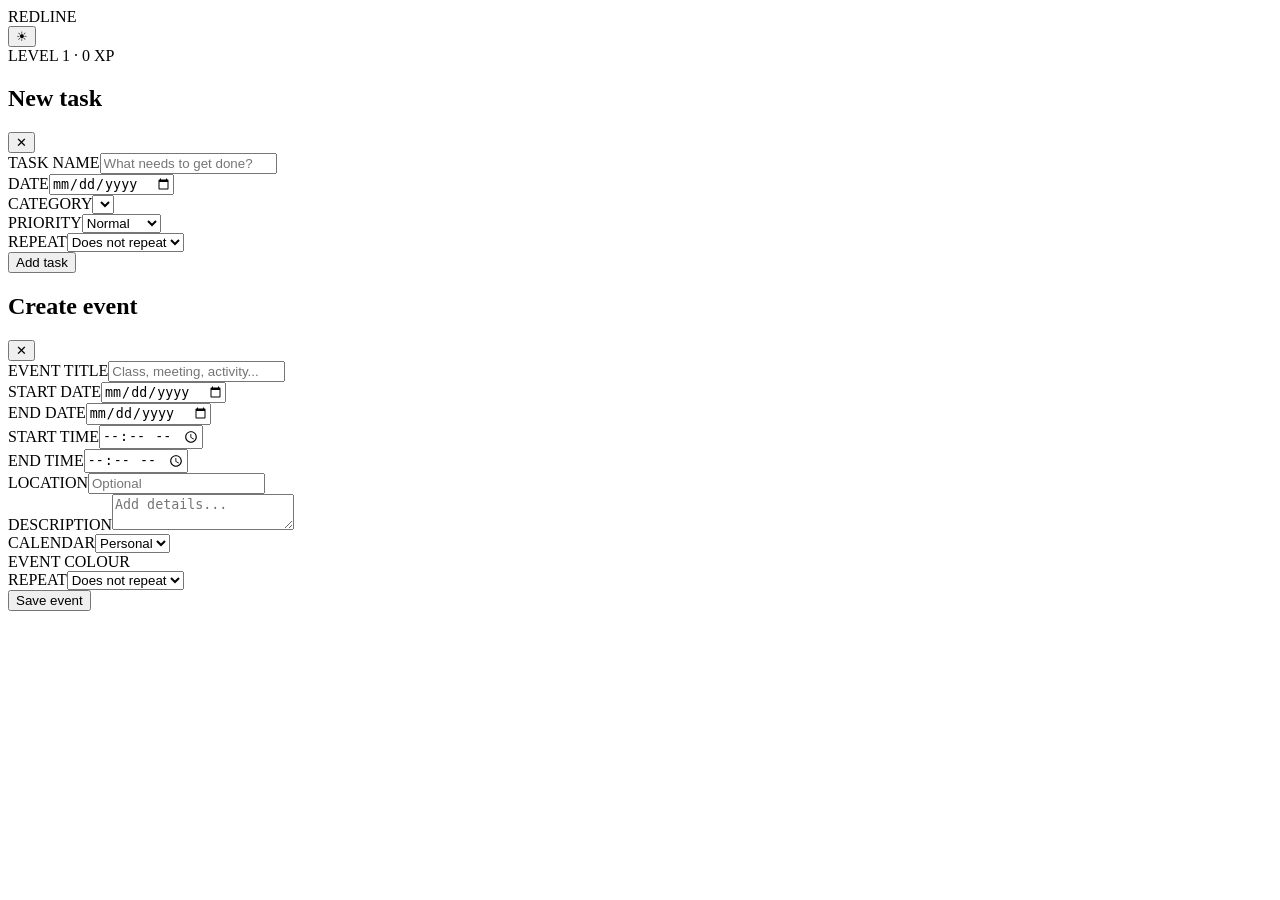
==== commit 6303f3bf: "Update index.html" ====
--- a/index.html
+++ b/index.html
@@ -9,168 +9,12 @@
 <link rel="icon" href="icon-192.png">
 <link rel="apple-touch-icon" href="icon-180.png">
 <title>Redline 2.4</title>
-<style>
-:root{
-  color-scheme:dark;
-  --bg:#071426;--panel:#0d1d33;--panel2:#142943;--line:#233b58;
-  --ink:#edf4ff;--muted:#91a4bd;--red:#f04459;--red2:#ff6475;
-  --green:#55d6a2;--amber:#f4c16b;--blue:#78aaff;--purple:#b99cff;
-  --shadow:0 16px 40px #02091455;--radius:20px;--accent-glow:#f0445940;
-}
-:root[data-theme="light"]{
-  color-scheme:light;
-  --bg:#edf3fb;--panel:#ffffff;--panel2:#e7eef8;--line:#d2deec;
-  --ink:#12243b;--muted:#657991;--red:#d92f49;--red2:#ed4960;
-  --green:#16885f;--amber:#a66a0a;--blue:#356fc6;--purple:#7956bd;
-  --shadow:0 14px 35px #29415a16;
-}
-*{box-sizing:border-box}
-html{scroll-behavior:smooth}
-body{min-height:100vh}
-.app{animation:appIn .45s ease both}
-@keyframes appIn{from{opacity:0;transform:translateY(8px)}to{opacity:1;transform:translateY(0)}}
-.card,.hero,.month-cell,.date-btn{transition:transform .2s ease,border-color .2s ease,box-shadow .2s ease}
-.card:hover{border-color:color-mix(in srgb,var(--red) 35%,var(--line))}
-.primary:hover,.secondary:hover,.danger:hover{filter:brightness(1.08)}
-.primary:active,.secondary:active,.danger:active,.nav button:active{transform:scale(.97)}
-.nav button{transition:background .2s,color .2s,transform .2s}
-.nav button.active{color:var(--red);box-shadow:inset 0 0 0 1px color-mix(in srgb,var(--red) 35%,var(--line))}
-.brand{display:flex;align-items:center;gap:0}
-.brand:before{content:"";display:inline-block;width:7px;height:23px;border-radius:5px;background:var(--red);margin-right:9px;box-shadow:0 0 18px var(--accent-glow)}
-.settings-row{display:flex;align-items:center;justify-content:space-between;gap:14px;padding:13px 0;border-bottom:1px solid var(--line)}
-.settings-row:last-child{border:0}
-.settings-row>div{min-width:0}
-.settings-row input[type=checkbox]{width:20px;height:20px;accent-color:var(--red)}
-.profile-chip{display:inline-flex;align-items:center;gap:8px;padding:7px 11px;border:1px solid var(--line);border-radius:30px;background:var(--panel2);font-size:12px;color:var(--muted)}
-@media(max-width:600px){.nav button{font-size:9px}.nav button span{font-size:17px}.nav-inner{gap:1px}.app{padding-bottom:14px}}
-@media(prefers-reduced-motion:reduce){*,*::before,*::after{scroll-behavior:auto!important;animation-duration:.01ms!important;animation-iteration-count:1!important;transition-duration:.01ms!important}}
-body{margin:0;background:radial-gradient(ellipse at 85% 0%,#17365a66,transparent 42%),var(--bg);color:var(--ink);font-family:Inter,system-ui,-apple-system,sans-serif;padding-bottom:100px;transition:background .25s,color .25s}
-button,input,textarea,select{font:inherit}
-button{cursor:pointer;color:inherit}
-button:disabled{opacity:.45;cursor:not-allowed}
-.app{max-width:1100px;margin:auto;padding:18px}
-.top{display:flex;align-items:center;justify-content:space-between;padding:10px 2px 22px;gap:12px}
-.brand{font-size:23px;font-weight:950;letter-spacing:2.5px}
-.brand span{color:var(--red)}
-.top-actions{display:flex;align-items:center;gap:8px}
-.level-pill,.icon-btn{background:var(--panel2);border:1px solid var(--line);border-radius:30px;padding:9px 13px;font-size:12px}
-.icon-btn{font-size:17px;width:40px;height:40px;padding:0}
-.page-heading{margin:12px 0 22px}
-.eyebrow{color:var(--red);font-size:10px;font-weight:900;letter-spacing:2px;text-transform:uppercase}
-h1{font-size:clamp(30px,6vw,42px);line-height:1.08;margin:9px 0;letter-spacing:-1.2px}
-h2{font-size:19px;margin:7px 0}
-h3{margin:6px 0}
-p{line-height:1.55}
-.muted{color:var(--muted);font-size:13px}
-.card{background:linear-gradient(145deg,var(--panel),color-mix(in srgb,var(--panel) 88%,var(--blue)));border:1px solid var(--line);border-radius:var(--radius);padding:17px;margin:13px 0;box-shadow:var(--shadow)}
-.hero{background:radial-gradient(circle at 90% 0%,#e83d5940,transparent 38%),linear-gradient(135deg,#102d4c,var(--panel) 72%);border:1px solid #34506e;border-radius:25px;padding:23px;margin-bottom:15px;box-shadow:var(--shadow)}
-:root[data-theme="light"] .hero{background:radial-gradient(circle at 90% 0%,#ef405322,transparent 40%),linear-gradient(135deg,#e1edfc,#fff 75%);border-color:#c4d5e9}
-.hero h1{font-size:clamp(34px,7vw,46px)}
-.hero h1 span{color:var(--red)}
-.hero p{color:var(--muted)}
-.grid{display:grid;grid-template-columns:repeat(2,minmax(0,1fr));gap:10px}
-.stat-card{margin:0;padding:15px}
-.stat-number{font-size:28px;font-weight:900;margin:9px 0;letter-spacing:-.7px}
-.stat-number small{font-size:12px;color:var(--muted)}
-.primary,.secondary,.danger{border:0;border-radius:12px;padding:12px 16px;font-weight:800;transition:transform .15s,filter .15s}
-.primary{background:linear-gradient(135deg,var(--red),var(--red2));color:white;box-shadow:0 7px 18px #ef405333}
-.secondary{background:var(--panel2);border:1px solid var(--line)}
-.danger{background:#572632;color:#ffc0c8}
-:root[data-theme="light"] .danger{background:#ffe4e8;color:#a51f36}
-button:active{transform:scale(.97)}
-.block{width:100%;margin-top:9px}
-input,textarea,select{width:100%;padding:12px;border-radius:11px;border:1px solid var(--line);background:var(--panel2);color:var(--ink);outline:none}
-textarea{resize:vertical;min-height:100px}
-input:focus,textarea:focus,select:focus{border-color:var(--red);box-shadow:0 0 0 3px #ef40551c}
-.field{margin:13px 0}
-.field label{display:block;font-size:10px;letter-spacing:1.5px;color:var(--muted);font-weight:900;margin-bottom:7px}
-.section-head{display:flex;align-items:center;justify-content:space-between;gap:10px;margin:22px 0 10px}
-.task{display:flex;align-items:center;gap:11px;padding:13px 0;border-bottom:1px solid var(--line)}
-.task:last-child{border:0}
-.task input[type=checkbox]{width:20px;height:20px;accent-color:var(--red)}
-.task.done .task-name{text-decoration:line-through;color:var(--muted)}
-.task-name{font-weight:700;flex:1;overflow-wrap:anywhere}
-.task small{display:block;color:var(--muted);margin-top:4px;font-weight:500}
-.delete{border:0;background:transparent;color:var(--muted);font-size:20px;padding:5px 9px}
-.progress-track{height:9px;background:var(--panel2);border-radius:20px;overflow:hidden;margin:12px 0}
-.progress-track i{display:block;height:100%;background:linear-gradient(90deg,var(--red),#ff8791);border-radius:20px;transition:width .3s}
-.date-strip{display:flex;gap:7px;overflow-x:auto;padding:5px 0 15px}
-.date-btn{min-width:49px;padding:9px 5px;background:var(--panel);border:1px solid var(--line);border-radius:13px;display:flex;flex-direction:column;align-items:center;gap:5px}
-.date-btn span{font-size:10px;color:var(--muted)}
-.date-btn.active{border-color:var(--red);background:color-mix(in srgb,var(--red) 14%,var(--panel))}
-.date-btn b{font-size:17px}.date-btn i{font-size:10px;color:var(--green)}
-.nav{position:fixed;bottom:0;left:0;right:0;z-index:10;background:color-mix(in srgb,var(--bg) 88%,transparent);border-top:1px solid var(--line);padding:9px 5px calc(9px + env(safe-area-inset-bottom));backdrop-filter:blur(18px)}
-.nav-inner{max-width:1100px;margin:auto;display:flex;justify-content:space-around;gap:3px}
-.nav button{flex:1;border:0;background:transparent;color:var(--muted);padding:9px 2px;border-radius:12px;font-size:10px}
-.nav button.active{color:var(--ink);background:var(--panel2);box-shadow:inset 0 0 0 1px var(--line)}
-.nav button span{display:block;font-size:19px;margin-bottom:4px}
-.timer{font-size:clamp(43px,10vw,58px);font-weight:950;letter-spacing:2px;text-align:center;margin:20px 0;font-variant-numeric:tabular-nums}
-.timer-ring{width:220px;height:220px;border:8px solid var(--panel2);border-top-color:var(--red);border-radius:50%;display:flex;align-items:center;justify-content:center;margin:20px auto;box-shadow:0 0 35px #ef40551b}
-.center{text-align:center}
-.quote{font-size:19px;font-weight:750;line-height:1.5;padding:15px 0}
-.chart{display:flex;align-items:flex-end;gap:7px;height:150px;padding:15px 0 0}
-.bar-col{flex:1;height:100%;display:flex;flex-direction:column;justify-content:flex-end;align-items:center;gap:6px;min-width:0}
-.bar-col i{width:70%;max-width:30px;background:linear-gradient(0deg,var(--red),#ff8a96);border-radius:6px 6px 2px 2px;min-height:2px}
-.bar-col span{font-size:9px;color:var(--muted)}
-.badge{border:1px solid var(--line);background:var(--panel);padding:12px;border-radius:13px;margin:8px 0}
-.badge.unlocked{border-color:var(--amber)}.badge.locked{opacity:.58}
-.shop-item{display:flex;align-items:center;gap:12px;padding:13px 0;border-bottom:1px solid var(--line)}
-.shop-item .emoji{font-size:27px}.shop-item .details{flex:1}
-.toast{position:fixed;bottom:90px;left:50%;transform:translateX(-50%);background:var(--panel2);border:1px solid var(--line);color:var(--ink);padding:12px 18px;border-radius:12px;z-index:30;font-size:13px;opacity:0;pointer-events:none;transition:opacity .2s;box-shadow:var(--shadow);max-width:90vw;text-align:center}
-.toast.show{opacity:1}
-.modal{display:none;position:fixed;inset:0;background:#000b;z-index:20;align-items:center;justify-content:center;padding:18px}
-.modal.show{display:flex}
-.modal-box{width:100%;max-width:500px;background:var(--panel);border:1px solid var(--line);border-radius:20px;padding:20px;max-height:90vh;overflow:auto;box-shadow:var(--shadow)}
-.empty{text-align:center;padding:25px 10px;color:var(--muted)}
-.small{font-size:11px}
-.calendar-toolbar{display:flex;align-items:center;justify-content:space-between;gap:8px;flex-wrap:wrap}
-.calendar-toolbar h2{flex:1;text-align:center}
-.calendar-controls{display:flex;gap:6px;align-items:center}
-.calendar-controls button{padding:9px 12px}
-.view-switch{display:flex;gap:4px;background:var(--panel2);padding:4px;border-radius:12px;flex-wrap:wrap}
-.view-switch button{border:0;background:transparent;color:var(--muted);border-radius:9px;padding:8px 10px;font-size:12px}
-.view-switch button.active{background:var(--red);color:white}
-.cal-weekdays,.month-grid{display:grid;grid-template-columns:repeat(7,minmax(0,1fr));gap:5px}
-.cal-weekdays{margin-bottom:6px}
-.cal-weekdays div{text-align:center;color:var(--muted);font-size:11px;padding:7px 0}
-.month-cell{min-height:100px;padding:7px 5px;border:1px solid var(--line);border-radius:10px;background:var(--panel2);text-align:left;display:flex;flex-direction:column;gap:4px;overflow:hidden}
-.month-cell.outside{opacity:.35}.month-cell.selected{border:1px solid var(--red);background:color-mix(in srgb,var(--red) 13%,var(--panel2))}
-.month-cell.today .day-number{color:var(--red);font-weight:950}
-.day-number{font-size:12px}
-.event-dot{font-size:10px;padding:3px 5px;border-radius:5px;white-space:nowrap;overflow:hidden;text-overflow:ellipsis;background:#344c6b;color:#e2edff}
-.event-dot.task-dot{background:#214b40;color:#b6f3d8}.event-dot.exam-dot{background:#59421f;color:#ffdfa5}
-.calendar-day-list{display:flex;flex-direction:column;gap:8px}
-.event-card{display:flex;gap:10px;padding:12px;border:1px solid var(--line);background:var(--panel2);border-radius:12px;align-items:flex-start;margin:7px 0}
-.event-color{width:4px;min-width:4px;align-self:stretch;border-radius:5px}
-.event-content{flex:1;min-width:0}.event-content b{overflow-wrap:anywhere}
-.event-actions{display:flex;gap:5px}.event-actions button{padding:6px 9px;font-size:12px}
-.agenda-date{font-size:12px;color:var(--red);font-weight:900;margin:18px 0 8px}
-.time-grid{overflow:auto;max-height:650px;border:1px solid var(--line);border-radius:13px;background:var(--panel)}
-.time-grid-inner{position:relative;min-width:520px}
-.time-row{display:grid;grid-template-columns:58px 1fr;min-height:58px;border-bottom:1px solid var(--line)}
-.time-label{font-size:10px;color:var(--muted);padding:5px;text-align:center}
-.time-slot{position:relative;border-left:1px solid var(--line)}
-.time-event{position:absolute;left:64px;right:5px;top:3px;border-radius:7px;padding:6px 8px;font-size:11px;overflow:hidden;z-index:2;border-left:3px solid var(--blue);cursor:pointer}
-.note-card{position:relative;background:var(--panel2);border:1px solid var(--line);border-radius:14px;padding:17px 48px 17px 16px;min-height:100px;white-space:pre-wrap;overflow-wrap:anywhere;line-height:1.65}
-.note-edit{position:absolute;top:9px;right:9px;width:34px;height:34px;border:1px solid var(--line);border-radius:10px;background:var(--panel);font-size:17px}
-.color-options{display:flex;gap:9px;flex-wrap:wrap}
-.color-choice{width:28px;height:28px;border-radius:50%;border:3px solid transparent;padding:0}
-.color-choice.active{outline:2px solid var(--ink);outline-offset:2px}
-@media(max-width:600px){.app{padding:13px}.month-cell{min-height:70px;padding:5px 3px}.event-dot{font-size:9px;padding:2px 3px}.view-switch button{padding:8px 7px;font-size:11px}.calendar-toolbar{gap:6px}.calendar-toolbar h2{font-size:16px}.level-pill{font-size:10px;padding:8px 10px}}
-@media(min-width:650px){.app{padding:25px}.hero{padding:30px}}
-.reduce-motion *, .reduce-motion *::before, .reduce-motion *::after{animation:none!important;transition:none!important;scroll-behavior:auto!important}
-.ring{flex:none}.dash{display:flex;gap:18px;align-items:center}
-.tiles{display:grid;grid-template-columns:repeat(3,1fr);gap:8px;margin:12px 0}
-.tile{background:var(--panel);border:1px solid var(--line);border-radius:14px;padding:12px}.tile b{display:block;font-size:20px;margin-top:5px}
-.qa{display:grid;grid-template-columns:repeat(4,1fr);gap:8px}
-.qa button{padding:12px 2px;border-radius:14px;border:1px solid var(--line);background:var(--panel2);font-size:11px;font-weight:700}.qa button span{display:block;font-size:19px;margin-bottom:4px;color:var(--red)}
-.top{padding-top:calc(10px + env(safe-area-inset-top))}
-</style>
+<link rel="stylesheet" href="style.css">
 </head>
 <body>
 <script>
-window.addEventListener('error',function(e){var d=document.createElement('div');d.style.cssText='position:fixed;top:0;left:0;right:0;z-index:99;background:#b00020;color:#fff;padding:12px;font:13px monospace;white-space:pre-wrap';d.textContent='ERROR: '+e.message+' (line '+e.lineno+')';document.body.appendChild(d)});
-setTimeout(function(){var m=document.getElementById('screen');if(!m||!m.innerHTML.trim()){var d=document.createElement('div');d.style.cssText='padding:20px;color:#fff;font:14px sans-serif';d.textContent='Redline did not render. If no red error shows above, the file was likely cut off when pasted.';document.body.appendChild(d)}},1500);
+window.addEventListener('error',function(e){var d=document.createElement('div');d.style.cssText='position:fixed;top:0;left:0;right:0;z-index:99;background:#b00020;color:#fff;padding:12px;font:13px monospace;white-space:pre-wrap';d.textContent='ERROR: '+e.message+' ('+String(e.filename||'').split('/').pop()+' line '+e.lineno+')';document.body.appendChild(d)});
+setTimeout(function(){var m=document.getElementById('screen');if(!m||!m.innerHTML.trim()){var d=document.createElement('div');d.style.cssText='padding:20px;color:#fff;font:14px sans-serif';d.textContent='Redline did not render. core.js '+(window.__p>=1?'OK':'MISSING')+', screens1.js '+(window.__p>=2?'OK':'MISSING')+', screens2.js '+(window.__p>=3?'OK':'MISSING');document.body.appendChild(d)}},1500);
 </script>
 
 <div class="app">
@@ -210,213 +54,8 @@
   <button class="primary block" onclick="saveEvent()">Save event</button>
 </div></div>
 
-<script>
-// ==========================================
-// REDLINE 2.2 — CORE ENGINE
-// Existing rl2-* storage keys are retained.
-// ==========================================
-const $=id=>document.getElementById(id);
-const pad=n=>String(n).padStart(2,'0');
-const dateKey=d=>`${d.getFullYear()}-${pad(d.getMonth()+1)}-${pad(d.getDate())}`;
-const fromKey=k=>{const [y,m,d]=k.split('-').map(Number);return new Date(y,m-1,d)};
-const todayKey=()=>dateKey(new Date());
-const addDays=(key,n)=>{const d=fromKey(key);d.setDate(d.getDate()+n);return dateKey(d)};
-const read=(key,fallback)=>{try{const v=localStorage.getItem('rl2-'+key);return v===null?fallback:JSON.parse(v)}catch(e){return fallback}};
-const write=(key,value)=>{try{localStorage.setItem('rl2-'+key,JSON.stringify(value))}catch(e){console.warn('Storage write failed',e)}};
-
-let tasks=read('tasks',[]),cats=read('cats',['Study','Personal','Fitness','Other']);
-let focus=read('focus',{}),exams=read('exams',[]),notes=read('notes',{}),events=read('events',[]);
-let xp=Number(read('xp',0))||0,coins=Number(read('coins',0))||0;
-let xpAwards=read('xpAwards',{}),owned=read('owned',['default']),avatar=read('avatar','default');
-let challenges=read('challenges',[]),completedDays=read('completedDays',[]);
-let weeklyGoal=Number(read('goal',20))||20;
-let tab='today',selectedDate=todayKey(),calendarMonth=new Date(),calendarView='month';
-let calendarSearch='',calendarFilter='All',selectedEventColor='#78aaff',editingNote=false;
-let timerLength=Number(read('timerLength',1500))||1500,timerLeft=timerLength,timerEndAt=Number(read('timerEndAt',0))||0,timerId=null;
-let timerRunning=timerEndAt>Date.now();
-let currentQuote=read('quote',0);
-let theme=read('theme','dark');
-let profileName=String(read('profileName','Operator')||'Operator');
-let reducedMotion=Boolean(read('reducedMotion',false));
-
-const NAV=[['today','⌂','Today'],['calendar','▦','Plan'],['focus','◷','Focus'],['progress','↗','Progress'],['more','☷','More'],['settings','⚙','Settings']];
-const COLORS=['#78aaff','#55d6a2','#f04459','#f4c16b','#b99cff','#ff91c8','#69d8dc','#b2b6c2'];
-const QUOTES=['Discipline beats motivation.','Small steps. Serious results.','You do not need to be perfect. You need to be consistent.','Your future is built by what you do today.','Start before you feel ready.','One focused hour can change your day.','Stop waiting. Start doing.','Make your actions match your ambitions.','Consistency creates confidence.','Do the work. Let the results speak.','Progress is still progress, no matter how small.','Your only competition is who you were yesterday.','A little every day adds up.','Stay patient. Stay disciplined.','You can restart as many times as you need.','Make today count.','Focus on the next step, not the whole staircase.','Hard work is a habit, not a mood.','Build a life you are proud of.','Less excuses. More execution.'];
-
-
-function save(){
-write('tasks',tasks);write('cats',cats);write('focus',focus);write('exams',exams);write('notes',notes);write('events',events);
-write('xp',xp);write('coins',coins);write('xpAwards',xpAwards);write('owned',owned);write('avatar',avatar);
-write('challenges',challenges);write('completedDays',completedDays);write('goal',weeklyGoal);write('timerEndAt',timerEndAt);write('timerLength',timerLength);write('profileName',profileName);write('reducedMotion',reducedMotion);
-}
-function escapeHTML(v){return String(v??'').replace(/[&<>"']/g,c=>({'&':'&amp;','<':'&lt;','>':'&gt;','"':'&quot;',"'":'&#39;'}[c]))}
-function toast(message){const el=$('toast');el.textContent=message;el.classList.add('show');clearTimeout(window.toastTimeout);window.toastTimeout=setTimeout(()=>el.classList.remove('show'),2300)}
-function level(){return Math.floor(xp/100)+1}
-function levelXP(){return xp%100}
-function awardXP(amount){xp+=amount;save();toast(`+${amount} XP`)}
-function completedCount(){return tasks.filter(t=>t.done).length}
-function dayTasks(key){return tasks.filter(t=>t.date===key)}
-function streak(){let count=0,d=new Date();if(!completedDays.includes(dateKey(d)))d.setDate(d.getDate()-1);while(completedDays.includes(dateKey(d))){count++;d.setDate(d.getDate()-1)}return count}
-function formatDate(key,options={weekday:'short',month:'short',day:'numeric'}){return fromKey(key).toLocaleDateString('en-IN',options)}
-function formatTime(time){if(!time)return '';const [h,m]=time.split(':').map(Number);return new Date(2000,0,1,h,m).toLocaleTimeString('en-IN',{hour:'numeric',minute:'2-digit'})}
-function go(next){tab=next;render()}
-function chooseDate(key){selectedDate=key;editingNote=false;render()}
-function toggleTheme(){theme=theme==='dark'?'light':'dark';write('theme',theme);applyTheme()}
-function applyTheme(){document.documentElement.dataset.theme=theme;$('themeToggle').textContent=theme==='dark'?'☀':'☾';$('themeToggle').title=theme==='dark'?'Switch to light mode':'Switch to dark mode';document.documentElement.classList.toggle('reduce-motion',reducedMotion);document.documentElement.style.setProperty('--motion-duration',reducedMotion?'0ms':'200ms')}
-function saveProfile(){const value=$('profileNameInput').value.trim();profileName=value||'Operator';save();renderSettings();toast('Profile updated')}
-function setReducedMotion(value){reducedMotion=Boolean(value);write('reducedMotion',reducedMotion);applyTheme();toast(reducedMotion?'Reduced motion enabled':'Animations enabled')}
-
-// TASKS
-function openTaskModal(){$('taskModal').classList.add('show');$('taskDate').value=selectedDate;$('taskCat').innerHTML=cats.map(c=>`<option value="${escapeHTML(c)}">${escapeHTML(c)}</option>`).join('');$('taskName').value='';$('taskPri').value='0';$('taskRep').value='none'}
-function closeTaskModal(){$('taskModal').classList.remove('show')}
-function ensureRecurringSchedule(){
-const roots=tasks.filter(t=>t.rep&&t.rep!=='none'&&!t.generated);
-roots.forEach(root=>{if(!root.seriesId)root.seriesId=root.id;const start=fromKey(root.date),end=new Date(start.getFullYear(),11,31);
-for(let d=new Date(start);d<=end;d.setDate(d.getDate()+1)){const diff=Math.round((d-start)/86400000),matches=root.rep==='daily'||(root.rep==='weekly'&&diff%7===0);if(!matches||diff===0)continue;const key=dateKey(d);if(!tasks.some(t=>t.seriesId===root.seriesId&&t.date===key))tasks.push({...root,id:Date.now()+Math.random(),date:key,done:false,generated:true})}
-})}
-function addTask(){const text=$('taskName').value.trim(),date=$('taskDate').value;if(!text||!date){toast('Enter a task and date');return}
-const task={id:Date.now()+Math.random(),text,date,cat:$('taskCat').value,pri:Number($('taskPri').value),rep:$('taskRep').value,done:false,generated:false,seriesId:null};
-if(task.rep!=='none')task.seriesId=task.id;tasks.push(task);ensureRecurringSchedule();save();closeTaskModal();render();toast('Task added')}
-function toggleTask(id){const task=tasks.find(t=>t.id==id);if(!task)return;task.done=!task.done;task.doneAt=task.done?new Date().toISOString():null;
-if(task.done&&!xpAwards[String(task.id)]){xpAwards[String(task.id)]=true;awardXP(10)}
-const todays=dayTasks(todayKey());if(todays.length&&todays.every(t=>t.done)&&!completedDays.includes(todayKey())){completedDays.push(todayKey());awardXP(20);toast('Perfect day! +20 XP')}
-save();render()}
-function deleteTask(id){const task=tasks.find(t=>t.id==id);if(!task)return;if(task.seriesId){tasks=tasks.filter(t=>t.seriesId!==task.seriesId||t.date<task.date||t.done);tasks.forEach(t=>{if(t.seriesId===task.seriesId)t.rep='none'})}else tasks=tasks.filter(t=>t.id!=id);save();render();toast('Task deleted')}
-
-// FOCUS TIMER
-function updateTimer(){if(timerRunning){timerLeft=Math.max(0,Math.ceil((timerEndAt-Date.now())/1000));if(timerLeft<=0){timerRunning=false;timerEndAt=0;const key=todayKey();focus[key]=(focus[key]||0)+timerLength;awardXP(25);save();clearInterval(timerId);timerId=null;toast('Focus session complete!')}}if(tab==='focus')renderFocus()}
-function startTimer(){if(timerRunning)return;if(timerLeft<=0)timerLeft=timerLength;timerEndAt=Date.now()+timerLeft*1000;timerRunning=true;save();clearInterval(timerId);timerId=setInterval(updateTimer,1000);render()}
-function pauseTimer(){if(!timerRunning)return;timerLeft=Math.max(0,Math.ceil((timerEndAt-Date.now())/1000));timerRunning=false;timerEndAt=0;clearInterval(timerId);timerId=null;save();render()}
-function resetTimer(){timerRunning=false;timerEndAt=0;timerLeft=timerLength;clearInterval(timerId);timerId=null;save();render()}
-function setTimer(minutes){if(timerRunning)return;timerLength=minutes*60;timerLeft=timerLength;save();render()}
-function timerText(){return `${pad(Math.floor(timerLeft/60))}:${pad(timerLeft%60)}`}
-function totalFocus(key){return Math.floor((focus[key]||0)/60)}
-
-// NOTES, QUOTES, EXAMS
-function saveNote(){const value=$('noteInput').value.trim();if(value)notes[selectedDate]=value;else delete notes[selectedDate];editingNote=false;save();render();toast('Note saved')}
-function editNote(){editingNote=true;render();setTimeout(()=>$('noteInput')?.focus(),50)}
-function cancelNoteEdit(){editingNote=false;render()}
-function newQuote(){currentQuote=(currentQuote+1+Math.floor(Math.random()*(QUOTES.length-1)))%QUOTES.length;write('quote',currentQuote);render()}
-function addExam(){const name=$('examName')?.value.trim(),date=$('examDate')?.value;if(!name||!date){toast('Enter exam name and date');return}exams.push({id:Date.now(),name,date});save();render();toast('Exam added')}
-function deleteExam(id){exams=exams.filter(e=>e.id!=id);save();render()}
-
-// CALENDAR
-function setCalendarView(view){calendarView=view;render()}
-function changeCalendar(amount){if(calendarView==='month')calendarMonth.setMonth(calendarMonth.getMonth()+amount);else{selectedDate=addDays(selectedDate,amount*(calendarView==='week'?7:1));calendarMonth=fromKey(selectedDate)}render()}
-function calendarToday(){selectedDate=todayKey();calendarMonth=new Date();render()}
-function setCalendarFilter(v){calendarFilter=v;render()}
-function setCalendarSearch(v){calendarSearch=v;const pos=$('calendarSearch')?.selectionStart;render();const el=$('calendarSearch');if(el){el.focus();el.setSelectionRange(pos,pos)}}
-function eventMatchesDate(e,key){if(key<e.date)return false;const repeat=e.repeat||'none';if(repeat==='none')return key>=e.date&&key<=(e.endDate||e.date);if(e.repeatUntil&&key>e.repeatUntil)return false;const start=fromKey(e.date),cur=fromKey(key);if(repeat==='daily')return true;if(repeat==='weekly')return Math.round((cur-start)/86400000)%7===0;if(repeat==='monthly')return cur.getDate()===start.getDate();if(repeat==='yearly')return cur.getMonth()===start.getMonth()&&cur.getDate()===start.getDate();return false}
-function eventsOn(key){return events.filter(e=>eventMatchesDate(e,key)).filter(e=>calendarFilter==='All'||e.category===calendarFilter).filter(e=>!calendarSearch||(e.name+' '+(e.location||'')+' '+(e.description||'')).toLowerCase().includes(calendarSearch.toLowerCase()))}
-function openEventModal(id=null){const e=id?events.find(x=>x.id==id):null;$('eventModalTitle').textContent=e?'Edit event':'Create event';$('eventEditId').value=e?e.id:'';$('eventName').value=e?.name||'';$('eventDate').value=e?.date||selectedDate;$('eventEndDate').value=e?.endDate||e?.date||selectedDate;$('eventTime').value=e?.time||'09:00';$('eventEndTime').value=e?.endTime||'10:00';$('eventLocation').value=e?.location||'';$('eventDescription').value=e?.description||'';$('eventCategory').value=e?.category||'Personal';$('eventRepeat').value=e?.repeat||'none';selectedEventColor=e?.color||COLORS[0];$('eventColors').innerHTML=COLORS.map(c=>`<button type="button" class="color-choice ${c===selectedEventColor?'active':''}" style="background:${c}" onclick="chooseEventColor('${c}',this)"></button>`).join('');$('eventModal').classList.add('show')}
-function chooseEventColor(color,button){selectedEventColor=color;document.querySelectorAll('.color-choice').forEach(b=>b.classList.remove('active'));button.classList.add('active')}
-function closeEventModal(){$('eventModal').classList.remove('show')}
-function saveEvent(){const name=$('eventName').value.trim(),date=$('eventDate').value,endDate=$('eventEndDate').value||date,time=$('eventTime').value,endTime=$('eventEndTime').value;if(!name||!date||!time||!endTime){toast('Fill in the title, date and times');return}if(endDate<date||(endDate===date&&endTime<=time)){toast('End must be after start');return}
-const oldId=$('eventEditId').value,e={id:oldId?oldId:Number(Date.now()),name,date,endDate,time,endTime,location:$('eventLocation').value.trim(),description:$('eventDescription').value.trim(),category:$('eventCategory').value,color:selectedEventColor,repeat:$('eventRepeat').value};
-if(oldId){const i=events.findIndex(x=>x.id==oldId);if(i>=0)events[i]=e}else events.push(e);save();closeEventModal();render();toast(oldId?'Event updated':'Event created')}
-function deleteEvent(id){events=events.filter(e=>e.id!=id);save();render();toast('Event deleted')}
-function moveEventDate(id,newDate){const e=events.find(x=>x.id==id);if(!e)return;const duration=Math.round((fromKey(e.endDate||e.date)-fromKey(e.date))/86400000);e.date=newDate;e.endDate=addDays(newDate,duration);save();render();toast('Event rescheduled')}
-function eventConflicts(e){return events.some(o=>o.id!=e.id&&o.date===e.date&&e.time<o.endTime&&e.endTime>o.time)}
-function allowDrop(e){e.preventDefault()}
-function dragEvent(e,id){e.dataTransfer.setData('text/plain',String(id))}
-function dropEvent(e,date){e.preventDefault();const id=e.dataTransfer.getData('text/plain');if(id)moveEventDate(id,date)}
-// BACKUP / RESTORE
-function exportData(){const data={tasks,cats,focus,exams,notes,events,xp,coins,xpAwards,owned,avatar,challenges,completedDays,weeklyGoal,profileName,reducedMotion};const blob=new Blob([JSON.stringify(data,null,2)],{type:'application/json'});const url=URL.createObjectURL(blob);const a=document.createElement('a');a.href=url;a.download='redline-backup.json';a.click();URL.revokeObjectURL(url);toast('Backup exported')}
-function importData(input){const file=input.files?.[0];if(!file)return;if(!confirm('Restoring replaces ALL current data. Continue?')){input.value='';return}const reader=new FileReader();reader.onload=()=>{try{const d=JSON.parse(reader.result);tasks=Array.isArray(d.tasks)?d.tasks:[];cats=Array.isArray(d.cats)?d.cats:cats;focus=d.focus||{};exams=d.exams||[];notes=d.notes||{};events=d.events||[];xp=Number(d.xp)||0;coins=Number(d.coins)||0;xpAwards=d.xpAwards||{};owned=d.owned||['default'];avatar=d.avatar||'default';challenges=d.challenges||[];completedDays=d.completedDays||[];weeklyGoal=Number(d.weeklyGoal)||20;profileName=String(d.profileName||profileName||'Operator');reducedMotion=Boolean(d.reducedMotion);ensureRecurringSchedule();applyTheme();save();render();toast('Backup restored')}catch(e){toast('Invalid backup file')}};reader.readAsText(file)}
-
-// NAVIGATION / RENDER
-function renderNav(){$('nav').innerHTML=NAV.map(n=>`<button class="${tab===n[0]?'active':''}" onclick="go('${n[0]}')"><span>${n[1]}</span>${n[2]}</button>`).join('')}
-function render(){renderNav();$('levelPill').textContent=`LEVEL ${level()} · ${xp} XP`;const screens={today:renderToday,calendar:renderCalendar,focus:renderFocus,progress:renderStats,more:renderMore,settings:renderSettings};try{(screens[tab]||renderToday)()}catch(err){console.error(err);$('screen').innerHTML=`<section class="card"><h2>This screen hit an error</h2><p class="muted">${escapeHTML(err.message)}</p><button class="primary block" onclick="go('today')">Back to Today</button></section>`}}
-
-// DASHBOARD HELPERS (2.4)
-function ring(p){const r=52,c=2*Math.PI*r;return `<svg class="ring" width="124" height="124" viewBox="0 0 120 120"><circle cx="60" cy="60" r="${r}" fill="none" stroke="var(--panel2)" stroke-width="10"/><circle cx="60" cy="60" r="${r}" fill="none" stroke="var(--red)" stroke-width="10" stroke-linecap="round" stroke-dasharray="${c}" stroke-dashoffset="${c*(1-p/100)}" transform="rotate(-90 60 60)" style="transition:stroke-dashoffset .6s"/><text x="60" y="67" text-anchor="middle" fill="var(--ink)" font-size="24" font-weight="900">${p}%</text></svg>`}
-function greeting(){const h=new Date().getHours();return h<12?'Good morning':h<18?'Good afternoon':'Good evening'}
-function quickNote(){selectedDate=todayKey();editingNote=true;tab='today';render();setTimeout(()=>$('noteInput')?.focus(),60)}
-function dashTop(key,list,done,percent){
-const wk=(Array.from({length:7},(_,i)=>focus[addDays(todayKey(),-i)]||0).reduce((a,b)=>a+b,0)/3600).toFixed(1);
-const pri=list.filter(t=>!t.done).sort((a,b)=>(b.pri||0)-(a.pri||0)).slice(0,3);
-const dl=exams.filter(e=>e.date>=todayKey()).sort((a,b)=>a.date.localeCompare(b.date)).slice(0,3);
-return `<div class="page-heading"><div class="eyebrow">${greeting()}, ${escapeHTML(profileName)}</div><h1>${key===todayKey()?'Command centre.':'Your schedule.'}</h1><p class="muted">${formatDate(key,{weekday:'long',month:'long',day:'numeric',year:'numeric'})} · ${new Date().toLocaleTimeString('en-IN',{hour:'numeric',minute:'2-digit'})}</p></div>
-<section class="hero"><div class="dash">${ring(percent)}<div><div class="eyebrow">DAILY PROGRESS</div><h1>${done}<span> / ${list.length}</span></h1><p>Tasks completed</p></div></div><div class="progress-track"><i style="width:${levelXP()}%"></i></div><div class="muted small">Level ${level()} · ${levelXP()} / 100 XP</div></section>
-<div class="tiles"><div class="tile"><span class="eyebrow">STREAK</span><b>${streak()} 🔥</b></div><div class="tile"><span class="eyebrow">FOCUS TODAY</span><b>${totalFocus(todayKey())}m</b></div><div class="tile"><span class="eyebrow">7 DAYS</span><b>${wk}h</b></div></div>
-<div class="qa"><button onclick="openTaskModal()"><span>＋</span>Task</button><button onclick="go('focus')"><span>◷</span>Focus</button><button onclick="openEventModal()"><span>▦</span>Event</button><button onclick="quickNote()"><span>✎</span>Note</button></div>
-<div class="section-head"><h2>Priorities</h2></div><section class="card">${pri.length?pri.map(t=>`<div class="task"><div class="task-name">${escapeHTML(t.text)}<small>${escapeHTML(t.cat)} · ${['Normal','Important','High'][t.pri||0]}</small></div></div>`).join(''):'<div class="empty">Nothing pending. Clear skies.</div>'}</section>
-<div class="section-head"><h2>Upcoming deadlines</h2></div><section class="card">${dl.length?dl.map(e=>{const d=Math.ceil((fromKey(e.date)-fromKey(todayKey()))/86400000);return `<div class="task"><div class="task-name">🎓 ${escapeHTML(e.name)}<small>${formatDate(e.date)} · ${d===0?'Today':d+' days left'}</small></div></div>`}).join(''):'<div class="empty">No deadlines ahead.</div>'}</section>`}
-function catBreakdown(){const m={};tasks.filter(t=>t.done).forEach(t=>m[t.cat]=(m[t.cat]||0)+1);const e=Object.entries(m).sort((a,b)=>b[1]-a[1]);if(!e.length)return '<section class="card"><h2>By category</h2><div class="empty">Complete tasks to see your breakdown.</div></section>';const tot=e.reduce((a,x)=>a+x[1],0);let acc=0;const stops=e.map((x,i)=>{const s0=acc/tot*100;acc+=x[1];return `${COLORS[i%COLORS.length]} ${s0}% ${acc/tot*100}%`}).join(',');const mk='radial-gradient(circle 36px,transparent 97%,#000 100%)';return `<section class="card"><h2>By category</h2><div class="dash"><div style="flex:none;width:120px;height:120px;border-radius:50%;background:conic-gradient(${stops});-webkit-mask:${mk};mask:${mk}"></div><div>${e.map((x,i)=>`<div class="muted"><span style="color:${COLORS[i%COLORS.length]}">●</span> ${escapeHTML(x[0])} · ${x[1]}</div>`).join('')}</div></div></section>`}
-
-// TODAY
-function renderToday(){const key=selectedDate,list=dayTasks(key),done=list.filter(t=>t.done).length,percent=list.length?Math.round(done/list.length*100):0;const start=new Date();start.setDate(start.getDate()-start.getDay());const week=Array.from({length:7},(_,i)=>{const d=new Date(start);d.setDate(start.getDate()+i);return d});
-const dateButtons=week.map(d=>{const k=dateKey(d),count=dayTasks(k).filter(t=>t.done).length;return `<button class="date-btn ${k===key?'active':''}" onclick="chooseDate('${k}')"><span>${d.toLocaleDateString('en-IN',{weekday:'short'})}</span><b>${d.getDate()}</b><i>${count?count+' ✓':''}</i></button>`}).join('');
-const taskHTML=list.length?list.map(t=>`<div class="task ${t.done?'done':''}"><input type="checkbox" ${t.done?'checked':''} onchange="toggleTask('${t.id}')"><div class="task-name">${escapeHTML(t.text)}<small>${escapeHTML(t.cat)} · ${['Normal','Important','High'][t.pri||0]}</small></div><button class="delete" onclick="deleteTask('${t.id}')">×</button></div>`).join(''):'<div class="empty">No tasks scheduled for this day.</div>';
-const note=notes[key]||'',dayEvents=eventsOn(key);
-$('screen').innerHTML=`${dashTop(key,list,done,percent)}
-<div class="date-strip">${dateButtons}</div>
-<div class="section-head"><h2>Tasks</h2><button class="primary" onclick="openTaskModal()">+ Add task</button></div><section class="card">${taskHTML}</section>
-<div class="section-head"><h2>Events</h2><button class="secondary" onclick="openEventModal()">+ Event</button></div><section class="card">${dayEvents.length?dayEvents.map(e=>`<div class="event-card"><div class="event-color" style="background:${e.color}"></div><div class="event-content"><b>${escapeHTML(e.name)}</b><div class="muted">${formatTime(e.time)} – ${formatTime(e.endTime)} · ${escapeHTML(e.category)}</div>${e.location?`<div class="muted">📍 ${escapeHTML(e.location)}</div>`:''}</div><button class="delete" onclick="openEventModal('${e.id}')">✎</button></div>`).join(''):'<div class="empty">Nothing scheduled.</div>'}</section>
-<div class="section-head"><h2>Daily note</h2></div><section class="card">${note&&!editingNote?`<div class="note-card">${escapeHTML(note)}<button class="note-edit" onclick="editNote()">✎</button></div>`:`<textarea id="noteInput" placeholder="Write down your thoughts, plans or daily summary...">${escapeHTML(note)}</textarea><button class="primary block" onclick="saveNote()">Save note</button>${note?'<button class="secondary block" onclick="cancelNoteEdit()">Cancel</button>':''}`}</section>
-<section class="card"><div class="eyebrow">DAILY REMINDER</div><div class="quote">"${QUOTES[currentQuote%QUOTES.length]}"</div><button class="secondary block" onclick="newQuote()">↻ New quote</button></section>`}
-
-// CALENDAR
-function renderCalendar(){const monthName=calendarMonth.toLocaleDateString('en-IN',{month:'long',year:'numeric'}),viewButtons=['month','week','day','agenda'].map(v=>`<button class="${calendarView===v?'active':''}" onclick="setCalendarView('${v}')">${v[0].toUpperCase()+v.slice(1)}</button>`).join('');let content='';
-if(calendarView==='month'){const first=new Date(calendarMonth.getFullYear(),calendarMonth.getMonth(),1),gridStart=new Date(first);gridStart.setDate(1-first.getDay());let cells='';
-for(let i=0;i<42;i++){const d=new Date(gridStart);d.setDate(gridStart.getDate()+i);const key=dateKey(d),de=eventsOn(key),dt=dayTasks(key),ex=exams.filter(x=>x.date===key);cells+=`<button class="month-cell ${d.getMonth()!==calendarMonth.getMonth()?'outside':''} ${key===selectedDate?'selected':''} ${key===todayKey()?'today':''}" onclick="chooseDate('${key}')" ondragover="allowDrop(event)" ondrop="dropEvent(event,'${key}')"><span class="day-number">${d.getDate()}</span>${de.slice(0,2).map(e=>`<span class="event-dot" style="background:${e.color};color:#101114" draggable="true" ondragstart="dragEvent(event,'${e.id}')">${escapeHTML(e.name)}</span>`).join('')}${dt.length?`<span class="event-dot task-dot">${dt.length} tasks</span>`:''}${ex.map(e=>`<span class="event-dot exam-dot">🎓 ${escapeHTML(e.name)}</span>`).join('')}${de.length>2?`<span class="small muted">+${de.length-2} more</span>`:''}</button>`}
-content=`<div class="cal-weekdays">${['Sun','Mon','Tue','Wed','Thu','Fri','Sat'].map(d=>`<div>${d}</div>`).join('')}</div><div class="month-grid">${cells}</div><div class="muted small" style="margin-top:12px">Select a date to see its tasks and events. Drag events to reschedule on desktop.</div>`}
-if(calendarView==='week'||calendarView==='day'){const start=fromKey(selectedDate);if(calendarView==='week')start.setDate(start.getDate()-start.getDay());const days=calendarView==='week'?7:1;
-content=`<div class="calendar-day-list" style="margin-bottom:12px">${Array.from({length:days},(_,i)=>{const d=new Date(start);d.setDate(start.getDate()+i);const k=dateKey(d);return `<button class="secondary" onclick="chooseDate('${k}')">${formatDate(k,{weekday:'short',month:'short',day:'numeric'})}${k===selectedDate?' · Selected':''}</button>`}).join('')}</div>
-<div class="time-grid"><div class="time-grid-inner">${Array.from({length:18},(_,i)=>`<div class="time-row"><div class="time-label">${formatTime(`${pad(i+6)}:00`)}</div><div class="time-slot"></div></div>`).join('')}
-${Array.from({length:days},(_,i)=>{const d=new Date(start);d.setDate(start.getDate()+i);return eventsOn(dateKey(d)).map(e=>{const [h,m]=(e.time||'09:00').split(':').map(Number),[eh,em]=(e.endTime||'10:00').split(':').map(Number),top=(h-6)*58+m/60*58,height=Math.max(30,((eh-h)+(em-m)/60)*58);if(top<0||top>1044)return '';return `<div class="time-event" style="top:${top}px;height:${height}px;background:${e.color}33;border-color:${e.color};left:${64+i*100/days}%;right:${Math.max(5,(days-i-1)*100/days)}%" onclick="openEventModal('${e.id}')"><b>${escapeHTML(e.name)}</b><br>${formatTime(e.time)}</div>`}).join('')}).join('')}</div></div><button class="primary block" onclick="openEventModal()">+ Add event</button>`}
-if(calendarView==='agenda'){let rows='';for(let i=0;i<90;i++){const k=addDays(todayKey(),i),de=eventsOn(k),dt=dayTasks(k),dx=exams.filter(e=>e.date===k);if(!de.length&&!dt.length&&!dx.length)continue;rows+=`<div class="agenda-date">${formatDate(k,{weekday:'long',month:'long',day:'numeric'})}</div>${de.map(e=>`<div class="event-card"><div class="event-color" style="background:${e.color}"></div><div class="event-content"><b>${escapeHTML(e.name)}</b><div class="muted">${formatTime(e.time)} – ${formatTime(e.endTime)}</div></div><button class="delete" onclick="openEventModal('${e.id}')">✎</button></div>`).join('')}${dt.map(t=>`<div class="event-card"><div class="event-color" style="background:var(--green)"></div><div class="event-content"><b>${escapeHTML(t.text)}</b><div class="muted">Task · ${t.done?'Completed':'Pending'}</div></div></div>`).join('')}${dx.map(e=>`<div class="event-card"><div class="event-color" style="background:var(--amber)"></div><div class="event-content"><b>🎓 ${escapeHTML(e.name)}</b></div></div>`).join('')}`}content=rows||'<div class="empty">No upcoming items in the next 90 days.</div>'}
-const selectedEvents=eventsOn(selectedDate);
-$('screen').innerHTML=`<div class="page-heading"><div class="eyebrow">PLAN YOUR TIME</div><h1>Calendar.</h1><p class="muted">Your tasks, events and schedule in one place.</p></div>
-<section class="card"><div class="calendar-toolbar"><div class="calendar-controls"><button class="secondary" onclick="changeCalendar(-1)">‹</button><button class="secondary" onclick="calendarToday()">Today</button><button class="secondary" onclick="changeCalendar(1)">›</button></div><h2>${monthName}</h2><button class="primary" onclick="openEventModal()">+ Event</button></div>
-<div class="section-head"><div class="view-switch">${viewButtons}</div></div>
-// BACKUP / RESTORE
-function exportData(){const data={tasks,cats,focus,exams,notes,events,xp,coins,xpAwards,owned,avatar,challenges,completedDays,weeklyGoal,profileName,reducedMotion};const blob=new Blob([JSON.stringify(data,null,2)],{type:'application/json'});const url=URL.createObjectURL(blob);const a=document.createElement('a');a.href=url;a.download='redline-backup.json';a.click();URL.revokeObjectURL(url);toast('Backup exported')}
-function importData(input){const file=input.files?.[0];if(!file)return;if(!confirm('Restoring replaces ALL current data. Continue?')){input.value='';return}const reader=new FileReader();reader.onload=()=>{try{const d=JSON.parse(reader.result);tasks=Array.isArray(d.tasks)?d.tasks:[];cats=Array.isArray(d.cats)?d.cats:cats;focus=d.focus||{};exams=d.exams||[];notes=d.notes||{};events=d.events||[];xp=Number(d.xp)||0;coins=Number(d.coins)||0;xpAwards=d.xpAwards||{};owned=d.owned||['default'];avatar=d.avatar||'default';challenges=d.challenges||[];completedDays=d.completedDays||[];weeklyGoal=Number(d.weeklyGoal)||20;profileName=String(d.profileName||profileName||'Operator');reducedMotion=Boolean(d.reducedMotion);ensureRecurringSchedule();applyTheme();save();render();toast('Backup restored')}catch(e){toast('Invalid backup file')}};reader.readAsText(file)}
-
-// NAVIGATION / RENDER
-function renderNav(){$('nav').innerHTML=NAV.map(n=>`<button class="${tab===n[0]?'active':''}" onclick="go('${n[0]}')"><span>${n[1]}</span>${n[2]}</button>`).join('')}
-function render(){renderNav();$('levelPill').textContent=`LEVEL ${level()} · ${xp} XP`;const screens={today:renderToday,calendar:renderCalendar,focus:renderFocus,progress:renderStats,more:renderMore,settings:renderSettings};try{(screens[tab]||renderToday)()}catch(err){console.error(err);$('screen').innerHTML=`<section class="card"><h2>This screen hit an error</h2><p class="muted">${escapeHTML(err.message)}</p><button class="primary block" onclick="go('today')">Back to Today</button></section>`}}
-
-// DASHBOARD HELPERS (2.4)
-function ring(p){const r=52,c=2*Math.PI*r;return `<svg class="ring" width="124" height="124" viewBox="0 0 120 120"><circle cx="60" cy="60" r="${r}" fill="none" stroke="var(--panel2)" stroke-width="10"/><circle cx="60" cy="60" r="${r}" fill="none" stroke="var(--red)" stroke-width="10" stroke-linecap="round" stroke-dasharray="${c}" stroke-dashoffset="${c*(1-p/100)}" transform="rotate(-90 60 60)" style="transition:stroke-dashoffset .6s"/><text x="60" y="67" text-anchor="middle" fill="var(--ink)" font-size="24" font-weight="900">${p}%</text></svg>`}
-function greeting(){const h=new Date().getHours();return h<12?'Good morning':h<18?'Good afternoon':'Good evening'}
-function quickNote(){selectedDate=todayKey();editingNote=true;tab='today';render();setTimeout(()=>$('noteInput')?.focus(),60)}
-function dashTop(key,list,done,percent){
-const wk=(Array.from({length:7},(_,i)=>focus[addDays(todayKey(),-i)]||0).reduce((a,b)=>a+b,0)/3600).toFixed(1);
-const pri=list.filter(t=>!t.done).sort((a,b)=>(b.pri||0)-(a.pri||0)).slice(0,3);
-const dl=exams.filter(e=>e.date>=todayKey()).sort((a,b)=>a.date.localeCompare(b.date)).slice(0,3);
-return `<div class="page-heading"><div class="eyebrow">${greeting()}, ${escapeHTML(profileName)}</div><h1>${key===todayKey()?'Command centre.':'Your schedule.'}</h1><p class="muted">${formatDate(key,{weekday:'long',month:'long',day:'numeric',year:'numeric'})} · ${new Date().toLocaleTimeString('en-IN',{hour:'numeric',minute:'2-digit'})}</p></div>
-<section class="hero"><div class="dash">${ring(percent)}<div><div class="eyebrow">DAILY PROGRESS</div><h1>${done}<span> / ${list.length}</span></h1><p>Tasks completed</p></div></div><div class="progress-track"><i style="width:${levelXP()}%"></i></div><div class="muted small">Level ${level()} · ${levelXP()} / 100 XP</div></section>
-<div class="tiles"><div class="tile"><span class="eyebrow">STREAK</span><b>${streak()} 🔥</b></div><div class="tile"><span class="eyebrow">FOCUS TODAY</span><b>${totalFocus(todayKey())}m</b></div><div class="tile"><span class="eyebrow">7 DAYS</span><b>${wk}h</b></div></div>
-<div class="qa"><button onclick="openTaskModal()"><span>＋</span>Task</button><button onclick="go('focus')"><span>◷</span>Focus</button><button onclick="openEventModal()"><span>▦</span>Event</button><button onclick="quickNote()"><span>✎</span>Note</button></div>
-<div class="section-head"><h2>Priorities</h2></div><section class="card">${pri.length?pri.map(t=>`<div class="task"><div class="task-name">${escapeHTML(t.text)}<small>${escapeHTML(t.cat)} · ${['Normal','Important','High'][t.pri||0]}</small></div></div>`).join(''):'<div class="empty">Nothing pending. Clear skies.</div>'}</section>
-<div class="section-head"><h2>Upcoming deadlines</h2></div><section class="card">${dl.length?dl.map(e=>{const d=Math.ceil((fromKey(e.date)-fromKey(todayKey()))/86400000);return `<div class="task"><div class="task-name">🎓 ${escapeHTML(e.name)}<small>${formatDate(e.date)} · ${d===0?'Today':d+' days left'}</small></div></div>`}).join(''):'<div class="empty">No deadlines ahead.</div>'}</section>`}
-function catBreakdown(){const m={};tasks.filter(t=>t.done).forEach(t=>m[t.cat]=(m[t.cat]||0)+1);const e=Object.entries(m).sort((a,b)=>b[1]-a[1]);if(!e.length)return '<section class="card"><h2>By category</h2><div class="empty">Complete tasks to see your breakdown.</div></section>';const tot=e.reduce((a,x)=>a+x[1],0);let acc=0;const stops=e.map((x,i)=>{const s0=acc/tot*100;acc+=x[1];return `${COLORS[i%COLORS.length]} ${s0}% ${acc/tot*100}%`}).join(',');const mk='radial-gradient(circle 36px,transparent 97%,#000 100%)';return `<section class="card"><h2>By category</h2><div class="dash"><div style="flex:none;width:120px;height:120px;border-radius:50%;background:conic-gradient(${stops});-webkit-mask:${mk};mask:${mk}"></div><div>${e.map((x,i)=>`<div class="muted"><span style="color:${COLORS[i%COLORS.length]}">●</span> ${escapeHTML(x[0])} · ${x[1]}</div>`).join('')}</div></div></section>`}
-
-// TODAY
-function renderToday(){const key=selectedDate,list=dayTasks(key),done=list.filter(t=>t.done).length,percent=list.length?Math.round(done/list.length*100):0;const start=new Date();start.setDate(start.getDate()-start.getDay());const week=Array.from({length:7},(_,i)=>{const d=new Date(start);d.setDate(start.getDate()+i);return d});
-const dateButtons=week.map(d=>{const k=dateKey(d),count=dayTasks(k).filter(t=>t.done).length;return `<button class="date-btn ${k===key?'active':''}" onclick="chooseDate('${k}')"><span>${d.toLocaleDateString('en-IN',{weekday:'short'})}</span><b>${d.getDate()}</b><i>${count?count+' ✓':''}</i></button>`}).join('');
-const taskHTML=list.length?list.map(t=>`<div class="task ${t.done?'done':''}"><input type="checkbox" ${t.done?'checked':''} onchange="toggleTask('${t.id}')"><div class="task-name">${escapeHTML(t.text)}<small>${escapeHTML(t.cat)} · ${['Normal','Important','High'][t.pri||0]}</small></div><button class="delete" onclick="deleteTask('${t.id}')">×</button></div>`).join(''):'<div class="empty">No tasks scheduled for this day.</div>';
-const note=notes[key]||'',dayEvents=eventsOn(key);
-$('screen').innerHTML=`${dashTop(key,list,done,percent)}
-<div class="date-strip">${dateButtons}</div>
-<div class="section-head"><h2>Tasks</h2><button class="primary" onclick="openTaskModal()">+ Add task</button></div><section class="card">${taskHTML}</section>
-<div class="section-head"><h2>Events</h2><button class="secondary" onclick="openEventModal()">+ Event</button></div><section class="card">${dayEvents.length?dayEvents.map(e=>`<div class="event-card"><div class="event-color" style="background:${e.color}"></div><div class="event-content"><b>${escapeHTML(e.name)}</b><div class="muted">${formatTime(e.time)} – ${formatTime(e.endTime)} · ${escapeHTML(e.category)}</div>${e.location?`<div class="muted">📍 ${escapeHTML(e.location)}</div>`:''}</div><button class="delete" onclick="openEventModal('${e.id}')">✎</button></div>`).join(''):'<div class="empty">Nothing scheduled.</div>'}</section>
-<div class="section-head"><h2>Daily note</h2></div><section class="card">${note&&!editingNote?`<div class="note-card">${escapeHTML(note)}<button class="note-edit" onclick="editNote()">✎</button></div>`:`<textarea id="noteInput" placeholder="Write down your thoughts, plans or daily summary...">${escapeHTML(note)}</textarea><button class="primary block" onclick="saveNote()">Save note</button>${note?'<button class="secondary block" onclick="cancelNoteEdit()">Cancel</button>':''}`}</section>
-<section class="card"><div class="eyebrow">DAILY REMINDER</div><div class="quote">"${QUOTES[currentQuote%QUOTES.length]}"</div><button class="secondary block" onclick="newQuote()">↻ New quote</button></section>`}
-
-// CALENDAR
-function renderCalendar(){const monthName=calendarMonth.toLocaleDateString('en-IN',{month:'long',year:'numeric'}),viewButtons=['month','week','day','agenda'].map(v=>`<button class="${calendarView===v?'active':''}" onclick="setCalendarView('${v}')">${v[0].toUpperCase()+v.slice(1)}</button>`).join('');let content='';
-if(calendarView==='month'){const first=new Date(calendarMonth.getFullYear(),calendarMonth.getMonth(),1),gridStart=new Date(first);gridStart.setDate(1-first.getDay());let cells='';
-for(let i=0;i<42;i++){const d=new Date(gridStart);d.setDate(gridStart.getDate()+i);const key=dateKey(d),de=eventsOn(key),dt=dayTasks(key),ex=exams.filter(x=>x.date===key);cells+=`<button class="month-cell ${d.getMonth()!==calendarMonth.getMonth()?'outside':''} ${key===selectedDate?'selected':''} ${key===todayKey()?'today':''}" onclick="chooseDate('${key}')" ondragover="allowDrop(event)" ondrop="dropEvent(event,'${key}')"><span class="day-number">${d.getDate()}</span>${de.slice(0,2).map(e=>`<span class="event-dot" style="background:${e.color};color:#101114" draggable="true" ondragstart="dragEvent(event,'${e.id}')">${escapeHTML(e.name)}</span>`).join('')}${dt.length?`<span class="event-dot task-dot">${dt.length} tasks</span>`:''}${ex.map(e=>`<span class="event-dot exam-dot">🎓 ${escapeHTML(e.name)}</span>`).join('')}${de.length>2?`<span class="small muted">+${de.length-2} more</span>`:''}</button>`}
-content=`<div class="cal-weekdays">${['Sun','Mon','Tue','Wed','Thu','Fri','Sat'].map(d=>`<div>${d}</div>`).join('')}</div><div class="month-grid">${cells}</div><div class="muted small" style="margin-top:12px">Select a date to see its tasks and events. Drag events to reschedule on desktop.</div>`}
-if(calendarView==='week'||calendarView==='day'){const start=fromKey(selectedDate);if(calendarView==='week')start.setDate(start.getDate()-start.getDay());const days=calendarView==='week'?7:1;
-content=`<div class="calendar-day-list" style="margin-bottom:12px">${Array.from({length:days},(_,i)=>{const d=new Date(start);d.setDate(start.getDate()+i);const k=dateKey(d);return `<button class="secondary" onclick="chooseDate('${k}')">${formatDate(k,{weekday:'short',month:'short',day:'numeric'})}${k===selectedDate?' · Selected':''}</button>`}).join('')}</div>
-<div class="time-grid"><div class="time-grid-inner">${Array.from({length:18},(_,i)=>`<div class="time-row"><div class="time-label">${formatTime(`${pad(i+6)}:00`)}</div><div class="time-slot"></div></div>`).join('')}
-${Array.from({length:days},(_,i)=>{const d=new Date(start);d.setDate(start.getDate()+i);return eventsOn(dateKey(d)).map(e=>{const [h,m]=(e.time||'09:00').split(':').map(Number),[eh,em]=(e.endTime||'10:00').split(':').map(Number),top=(h-6)*58+m/60*58,height=Math.max(30,((eh-h)+(em-m)/60)*58);if(top<0||top>1044)return '';return `<div class="time-event" style="top:${top}px;height:${height}px;background:${e.color}33;border-color:${e.color};left:${64+i*100/days}%;right:${Math.max(5,(days-i-1)*100/days)}%" onclick="openEventModal('${e.id}')"><b>${escapeHTML(e.name)}</b><br>${formatTime(e.time)}</div>`}).join('')}).join('')}</div></div><button class="primary block" onclick="openEventModal()">+ Add event</button>`}
-if(calendarView==='agenda'){let rows='';for(let i=0;i<90;i++){const k=addDays(todayKey(),i),de=eventsOn(k),dt=dayTasks(k),dx=exams.filter(e=>e.date===k);if(!de.length&&!dt.length&&!dx.length)continue;rows+=`<div class="agenda-date">${formatDate(k,{weekday:'long',month:'long',day:'numeric'})}</div>${de.map(e=>`<div class="event-card"><div class="event-color" style="background:${e.color}"></div><div class="event-content"><b>${escapeHTML(e.name)}</b><div class="muted">${formatTime(e.time)} – ${formatTime(e.endTime)}</div></div><button class="delete" onclick="openEventModal('${e.id}')">✎</button></div>`).join('')}${dt.map(t=>`<div class="event-card"><div class="event-color" style="background:var(--green)"></div><div class="event-content"><b>${escapeHTML(t.text)}</b><div class="muted">Task · ${t.done?'Completed':'Pending'}</div></div></div>`).join('')}${dx.map(e=>`<div class="event-card"><div class="event-color" style="background:var(--amber)"></div><div class="event-content"><b>🎓 ${escapeHTML(e.name)}</b></div></div>`).join('')}`}content=rows||'<div class="empty">No upcoming items in the next 90 days.</div>'}
-const selectedEvents=eventsOn(selectedDate);
-$('screen').innerHTML=`<div class="page-heading"><div class="eyebrow">PLAN YOUR TIME</div><h1>Calendar.</h1><p class="muted">Your tasks, events and schedule in one place.</p></div>
-<section class="card"><div class="calendar-toolbar"><div class="calendar-controls"><button class="secondary" onclick="changeCalendar(-1)">‹</button><button class="secondary" onclick="calendarToday()">Today</button><button class="secondary" onclick="changeCalendar(1)">›</button></div><h2>${monthName}</h2><button class="primary" onclick="openEventModal()">+ Event</button></div>
-<div class="section-head"><div class="view-switch">${viewButtons}</div></div>
+<script src="core.js"></script>
+<script src="screens1.js"></script>
+<script src="screens2.js"></script>
+</body>
+</html>
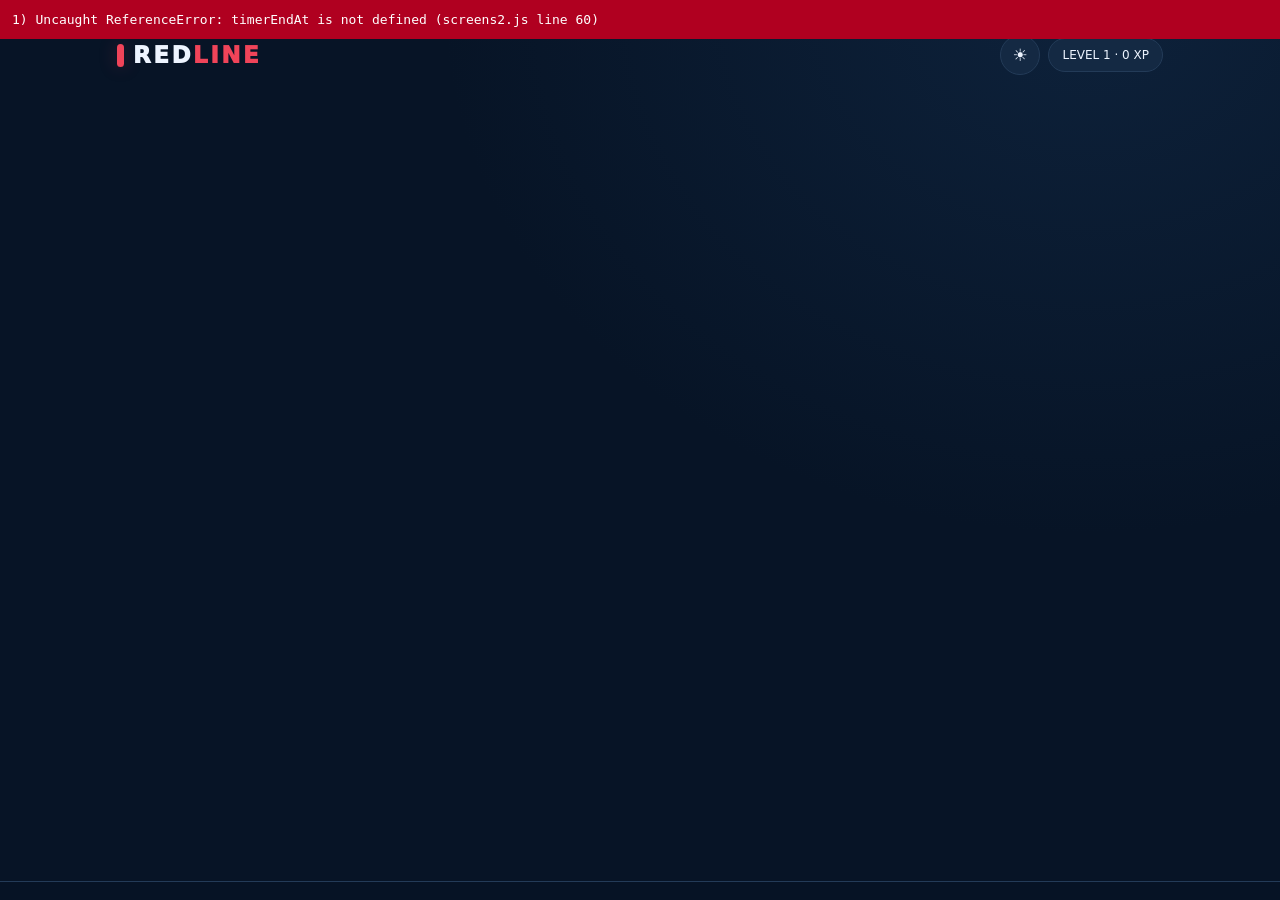
==== commit 20a7f110: "Update index.html" ====
--- a/index.html
+++ b/index.html
@@ -13,8 +13,9 @@
 </head>
 <body>
 <script>
-window.addEventListener('error',function(e){var d=document.createElement('div');d.style.cssText='position:fixed;top:0;left:0;right:0;z-index:99;background:#b00020;color:#fff;padding:12px;font:13px monospace;white-space:pre-wrap';d.textContent='ERROR: '+e.message+' ('+String(e.filename||'').split('/').pop()+' line '+e.lineno+')';document.body.appendChild(d)});
-setTimeout(function(){var m=document.getElementById('screen');if(!m||!m.innerHTML.trim()){var d=document.createElement('div');d.style.cssText='padding:20px;color:#fff;font:14px sans-serif';d.textContent='Redline did not render. core.js '+(window.__p>=1?'OK':'MISSING')+', screens1.js '+(window.__p>=2?'OK':'MISSING')+', screens2.js '+(window.__p>=3?'OK':'MISSING');document.body.appendChild(d)}},1500);
+window.__e=[];
+window.addEventListener('error',function(ev){window.__e.push(ev.message+' ('+String(ev.filename||'').split('/').pop()+' line '+ev.lineno+')');var d=document.getElementById('errbar');if(!d){d=document.createElement('div');d.id='errbar';d.style.cssText='position:fixed;top:0;left:0;right:0;z-index:99;background:#b00020;color:#fff;padding:12px;font:13px monospace;white-space:pre-wrap;max-height:70vh;overflow:auto';document.body.appendChild(d)}d.textContent=window.__e.map(function(x,i){return (i+1)+') '+x}).join('\n')});
+setTimeout(function(){var m=document.getElementById('screen');if(!m||!m.innerHTML.trim()){var d=document.createElement('div');d.style.cssText='padding:20px;color:#fff;font:14px sans-serif';d.textContent='Redline did not render. core.js '+(typeof save==='function'?'OK':'BROKEN')+', screens1.js '+(typeof renderCalendar==='function'?'OK':'BROKEN')+', screens2.js '+(typeof renderFocus==='function'?'OK':'BROKEN');document.body.appendChild(d)}},1500);
 </script>
 
 <div class="app">
--- a/style.css
+++ b/style.css
@@ -0,0 +1,155 @@
+:root{
+  color-scheme:dark;
+  --bg:#071426;--panel:#0d1d33;--panel2:#142943;--line:#233b58;
+  --ink:#edf4ff;--muted:#91a4bd;--red:#f04459;--red2:#ff6475;
+  --green:#55d6a2;--amber:#f4c16b;--blue:#78aaff;--purple:#b99cff;
+  --shadow:0 16px 40px #02091455;--radius:20px;--accent-glow:#f0445940;
+}
+:root[data-theme="light"]{
+  color-scheme:light;
+  --bg:#edf3fb;--panel:#ffffff;--panel2:#e7eef8;--line:#d2deec;
+  --ink:#12243b;--muted:#657991;--red:#d92f49;--red2:#ed4960;
+  --green:#16885f;--amber:#a66a0a;--blue:#356fc6;--purple:#7956bd;
+  --shadow:0 14px 35px #29415a16;
+}
+*{box-sizing:border-box}
+html{scroll-behavior:smooth}
+body{min-height:100vh}
+.app{animation:appIn .45s ease both}
+@keyframes appIn{from{opacity:0;transform:translateY(8px)}to{opacity:1;transform:translateY(0)}}
+.card,.hero,.month-cell,.date-btn{transition:transform .2s ease,border-color .2s ease,box-shadow .2s ease}
+.card:hover{border-color:color-mix(in srgb,var(--red) 35%,var(--line))}
+.primary:hover,.secondary:hover,.danger:hover{filter:brightness(1.08)}
+.primary:active,.secondary:active,.danger:active,.nav button:active{transform:scale(.97)}
+.nav button{transition:background .2s,color .2s,transform .2s}
+.nav button.active{color:var(--red);box-shadow:inset 0 0 0 1px color-mix(in srgb,var(--red) 35%,var(--line))}
+.brand{display:flex;align-items:center;gap:0}
+.brand:before{content:"";display:inline-block;width:7px;height:23px;border-radius:5px;background:var(--red);margin-right:9px;box-shadow:0 0 18px var(--accent-glow)}
+.settings-row{display:flex;align-items:center;justify-content:space-between;gap:14px;padding:13px 0;border-bottom:1px solid var(--line)}
+.settings-row:last-child{border:0}
+.settings-row>div{min-width:0}
+.settings-row input[type=checkbox]{width:20px;height:20px;accent-color:var(--red)}
+.profile-chip{display:inline-flex;align-items:center;gap:8px;padding:7px 11px;border:1px solid var(--line);border-radius:30px;background:var(--panel2);font-size:12px;color:var(--muted)}
+@media(max-width:600px){.nav button{font-size:9px}.nav button span{font-size:17px}.nav-inner{gap:1px}.app{padding-bottom:14px}}
+@media(prefers-reduced-motion:reduce){*,*::before,*::after{scroll-behavior:auto!important;animation-duration:.01ms!important;animation-iteration-count:1!important;transition-duration:.01ms!important}}
+body{margin:0;background:radial-gradient(ellipse at 85% 0%,#17365a66,transparent 42%),var(--bg);color:var(--ink);font-family:Inter,system-ui,-apple-system,sans-serif;padding-bottom:100px;transition:background .25s,color .25s}
+button,input,textarea,select{font:inherit}
+button{cursor:pointer;color:inherit}
+button:disabled{opacity:.45;cursor:not-allowed}
+.app{max-width:1100px;margin:auto;padding:18px}
+.top{display:flex;align-items:center;justify-content:space-between;padding:10px 2px 22px;gap:12px}
+.brand{font-size:23px;font-weight:950;letter-spacing:2.5px}
+.brand span{color:var(--red)}
+.top-actions{display:flex;align-items:center;gap:8px}
+.level-pill,.icon-btn{background:var(--panel2);border:1px solid var(--line);border-radius:30px;padding:9px 13px;font-size:12px}
+.icon-btn{font-size:17px;width:40px;height:40px;padding:0}
+.page-heading{margin:12px 0 22px}
+.eyebrow{color:var(--red);font-size:10px;font-weight:900;letter-spacing:2px;text-transform:uppercase}
+h1{font-size:clamp(30px,6vw,42px);line-height:1.08;margin:9px 0;letter-spacing:-1.2px}
+h2{font-size:19px;margin:7px 0}
+h3{margin:6px 0}
+p{line-height:1.55}
+.muted{color:var(--muted);font-size:13px}
+.card{background:linear-gradient(145deg,var(--panel),color-mix(in srgb,var(--panel) 88%,var(--blue)));border:1px solid var(--line);border-radius:var(--radius);padding:17px;margin:13px 0;box-shadow:var(--shadow)}
+.hero{background:radial-gradient(circle at 90% 0%,#e83d5940,transparent 38%),linear-gradient(135deg,#102d4c,var(--panel) 72%);border:1px solid #34506e;border-radius:25px;padding:23px;margin-bottom:15px;box-shadow:var(--shadow)}
+:root[data-theme="light"] .hero{background:radial-gradient(circle at 90% 0%,#ef405322,transparent 40%),linear-gradient(135deg,#e1edfc,#fff 75%);border-color:#c4d5e9}
+.hero h1{font-size:clamp(34px,7vw,46px)}
+.hero h1 span{color:var(--red)}
+.hero p{color:var(--muted)}
+.grid{display:grid;grid-template-columns:repeat(2,minmax(0,1fr));gap:10px}
+.stat-card{margin:0;padding:15px}
+.stat-number{font-size:28px;font-weight:900;margin:9px 0;letter-spacing:-.7px}
+.stat-number small{font-size:12px;color:var(--muted)}
+.primary,.secondary,.danger{border:0;border-radius:12px;padding:12px 16px;font-weight:800;transition:transform .15s,filter .15s}
+.primary{background:linear-gradient(135deg,var(--red),var(--red2));color:white;box-shadow:0 7px 18px #ef405333}
+.secondary{background:var(--panel2);border:1px solid var(--line)}
+.danger{background:#572632;color:#ffc0c8}
+:root[data-theme="light"] .danger{background:#ffe4e8;color:#a51f36}
+button:active{transform:scale(.97)}
+.block{width:100%;margin-top:9px}
+input,textarea,select{width:100%;padding:12px;border-radius:11px;border:1px solid var(--line);background:var(--panel2);color:var(--ink);outline:none}
+textarea{resize:vertical;min-height:100px}
+input:focus,textarea:focus,select:focus{border-color:var(--red);box-shadow:0 0 0 3px #ef40551c}
+.field{margin:13px 0}
+.field label{display:block;font-size:10px;letter-spacing:1.5px;color:var(--muted);font-weight:900;margin-bottom:7px}
+.section-head{display:flex;align-items:center;justify-content:space-between;gap:10px;margin:22px 0 10px}
+.task{display:flex;align-items:center;gap:11px;padding:13px 0;border-bottom:1px solid var(--line)}
+.task:last-child{border:0}
+.task input[type=checkbox]{width:20px;height:20px;accent-color:var(--red)}
+.task.done .task-name{text-decoration:line-through;color:var(--muted)}
+.task-name{font-weight:700;flex:1;overflow-wrap:anywhere}
+.task small{display:block;color:var(--muted);margin-top:4px;font-weight:500}
+.delete{border:0;background:transparent;color:var(--muted);font-size:20px;padding:5px 9px}
+.progress-track{height:9px;background:var(--panel2);border-radius:20px;overflow:hidden;margin:12px 0}
+.progress-track i{display:block;height:100%;background:linear-gradient(90deg,var(--red),#ff8791);border-radius:20px;transition:width .3s}
+.date-strip{display:flex;gap:7px;overflow-x:auto;padding:5px 0 15px}
+.date-btn{min-width:49px;padding:9px 5px;background:var(--panel);border:1px solid var(--line);border-radius:13px;display:flex;flex-direction:column;align-items:center;gap:5px}
+.date-btn span{font-size:10px;color:var(--muted)}
+.date-btn.active{border-color:var(--red);background:color-mix(in srgb,var(--red) 14%,var(--panel))}
+.date-btn b{font-size:17px}.date-btn i{font-size:10px;color:var(--green)}
+.nav{position:fixed;bottom:0;left:0;right:0;z-index:10;background:color-mix(in srgb,var(--bg) 88%,transparent);border-top:1px solid var(--line);padding:9px 5px calc(9px + env(safe-area-inset-bottom));backdrop-filter:blur(18px)}
+.nav-inner{max-width:1100px;margin:auto;display:flex;justify-content:space-around;gap:3px}
+.nav button{flex:1;border:0;background:transparent;color:var(--muted);padding:9px 2px;border-radius:12px;font-size:10px}
+.nav button.active{color:var(--ink);background:var(--panel2);box-shadow:inset 0 0 0 1px var(--line)}
+.nav button span{display:block;font-size:19px;margin-bottom:4px}
+.timer{font-size:clamp(43px,10vw,58px);font-weight:950;letter-spacing:2px;text-align:center;margin:20px 0;font-variant-numeric:tabular-nums}
+.timer-ring{width:220px;height:220px;border:8px solid var(--panel2);border-top-color:var(--red);border-radius:50%;display:flex;align-items:center;justify-content:center;margin:20px auto;box-shadow:0 0 35px #ef40551b}
+.center{text-align:center}
+.quote{font-size:19px;font-weight:750;line-height:1.5;padding:15px 0}
+.chart{display:flex;align-items:flex-end;gap:7px;height:150px;padding:15px 0 0}
+.bar-col{flex:1;height:100%;display:flex;flex-direction:column;justify-content:flex-end;align-items:center;gap:6px;min-width:0}
+.bar-col i{width:70%;max-width:30px;background:linear-gradient(0deg,var(--red),#ff8a96);border-radius:6px 6px 2px 2px;min-height:2px}
+.bar-col span{font-size:9px;color:var(--muted)}
+.badge{border:1px solid var(--line);background:var(--panel);padding:12px;border-radius:13px;margin:8px 0}
+.badge.unlocked{border-color:var(--amber)}.badge.locked{opacity:.58}
+.shop-item{display:flex;align-items:center;gap:12px;padding:13px 0;border-bottom:1px solid var(--line)}
+.shop-item .emoji{font-size:27px}.shop-item .details{flex:1}
+.toast{position:fixed;bottom:90px;left:50%;transform:translateX(-50%);background:var(--panel2);border:1px solid var(--line);color:var(--ink);padding:12px 18px;border-radius:12px;z-index:30;font-size:13px;opacity:0;pointer-events:none;transition:opacity .2s;box-shadow:var(--shadow);max-width:90vw;text-align:center}
+.toast.show{opacity:1}
+.modal{display:none;position:fixed;inset:0;background:#000b;z-index:20;align-items:center;justify-content:center;padding:18px}
+.modal.show{display:flex}
+.modal-box{width:100%;max-width:500px;background:var(--panel);border:1px solid var(--line);border-radius:20px;padding:20px;max-height:90vh;overflow:auto;box-shadow:var(--shadow)}
+.empty{text-align:center;padding:25px 10px;color:var(--muted)}
+.small{font-size:11px}
+.calendar-toolbar{display:flex;align-items:center;justify-content:space-between;gap:8px;flex-wrap:wrap}
+.calendar-toolbar h2{flex:1;text-align:center}
+.calendar-controls{display:flex;gap:6px;align-items:center}
+.calendar-controls button{padding:9px 12px}
+.view-switch{display:flex;gap:4px;background:var(--panel2);padding:4px;border-radius:12px;flex-wrap:wrap}
+.view-switch button{border:0;background:transparent;color:var(--muted);border-radius:9px;padding:8px 10px;font-size:12px}
+.view-switch button.active{background:var(--red);color:white}
+.cal-weekdays,.month-grid{display:grid;grid-template-columns:repeat(7,minmax(0,1fr));gap:5px}
+.cal-weekdays{margin-bottom:6px}
+.cal-weekdays div{text-align:center;color:var(--muted);font-size:11px;padding:7px 0}
+.month-cell{min-height:100px;padding:7px 5px;border:1px solid var(--line);border-radius:10px;background:var(--panel2);text-align:left;display:flex;flex-direction:column;gap:4px;overflow:hidden}
+.month-cell.outside{opacity:.35}.month-cell.selected{border:1px solid var(--red);background:color-mix(in srgb,var(--red) 13%,var(--panel2))}
+.month-cell.today .day-number{color:var(--red);font-weight:950}
+.day-number{font-size:12px}
+.event-dot{font-size:10px;padding:3px 5px;border-radius:5px;white-space:nowrap;overflow:hidden;text-overflow:ellipsis;background:#344c6b;color:#e2edff}
+.event-dot.task-dot{background:#214b40;color:#b6f3d8}.event-dot.exam-dot{background:#59421f;color:#ffdfa5}
+.calendar-day-list{display:flex;flex-direction:column;gap:8px}
+.event-card{display:flex;gap:10px;padding:12px;border:1px solid var(--line);background:var(--panel2);border-radius:12px;align-items:flex-start;margin:7px 0}
+.event-color{width:4px;min-width:4px;align-self:stretch;border-radius:5px}
+.event-content{flex:1;min-width:0}.event-content b{overflow-wrap:anywhere}
+.event-actions{display:flex;gap:5px}.event-actions button{padding:6px 9px;font-size:12px}
+.agenda-date{font-size:12px;color:var(--red);font-weight:900;margin:18px 0 8px}
+.time-grid{overflow:auto;max-height:650px;border:1px solid var(--line);border-radius:13px;background:var(--panel)}
+.time-grid-inner{position:relative;min-width:520px}
+.time-row{display:grid;grid-template-columns:58px 1fr;min-height:58px;border-bottom:1px solid var(--line)}
+.time-label{font-size:10px;color:var(--muted);padding:5px;text-align:center}
+.time-slot{position:relative;border-left:1px solid var(--line)}
+.time-event{position:absolute;left:64px;right:5px;top:3px;border-radius:7px;padding:6px 8px;font-size:11px;overflow:hidden;z-index:2;border-left:3px solid var(--blue);cursor:pointer}
+.note-card{position:relative;background:var(--panel2);border:1px solid var(--line);border-radius:14px;padding:17px 48px 17px 16px;min-height:100px;white-space:pre-wrap;overflow-wrap:anywhere;line-height:1.65}
+.note-edit{position:absolute;top:9px;right:9px;width:34px;height:34px;border:1px solid var(--line);border-radius:10px;background:var(--panel);font-size:17px}
+.color-options{display:flex;gap:9px;flex-wrap:wrap}
+.color-choice{width:28px;height:28px;border-radius:50%;border:3px solid transparent;padding:0}
+.color-choice.active{outline:2px solid var(--ink);outline-offset:2px}
+@media(max-width:600px){.app{padding:13px}.month-cell{min-height:70px;padding:5px 3px}.event-dot{font-size:9px;padding:2px 3px}.view-switch button{padding:8px 7px;font-size:11px}.calendar-toolbar{gap:6px}.calendar-toolbar h2{font-size:16px}.level-pill{font-size:10px;padding:8px 10px}}
+@media(min-width:650px){.app{padding:25px}.hero{padding:30px}}
+.reduce-motion *, .reduce-motion *::before, .reduce-motion *::after{animation:none!important;transition:none!important;scroll-behavior:auto!important}
+.ring{flex:none}.dash{display:flex;gap:18px;align-items:center}
+.tiles{display:grid;grid-template-columns:repeat(3,1fr);gap:8px;margin:12px 0}
+.tile{background:var(--panel);border:1px solid var(--line);border-radius:14px;padding:12px}.tile b{display:block;font-size:20px;margin-top:5px}
+.qa{display:grid;grid-template-columns:repeat(4,1fr);gap:8px}
+.qa button{padding:12px 2px;border-radius:14px;border:1px solid var(--line);background:var(--panel2);font-size:11px;font-weight:700}.qa button span{display:block;font-size:19px;margin-bottom:4px;color:var(--red)}
+.top{padding-top:calc(10px + env(safe-area-inset-top))}
